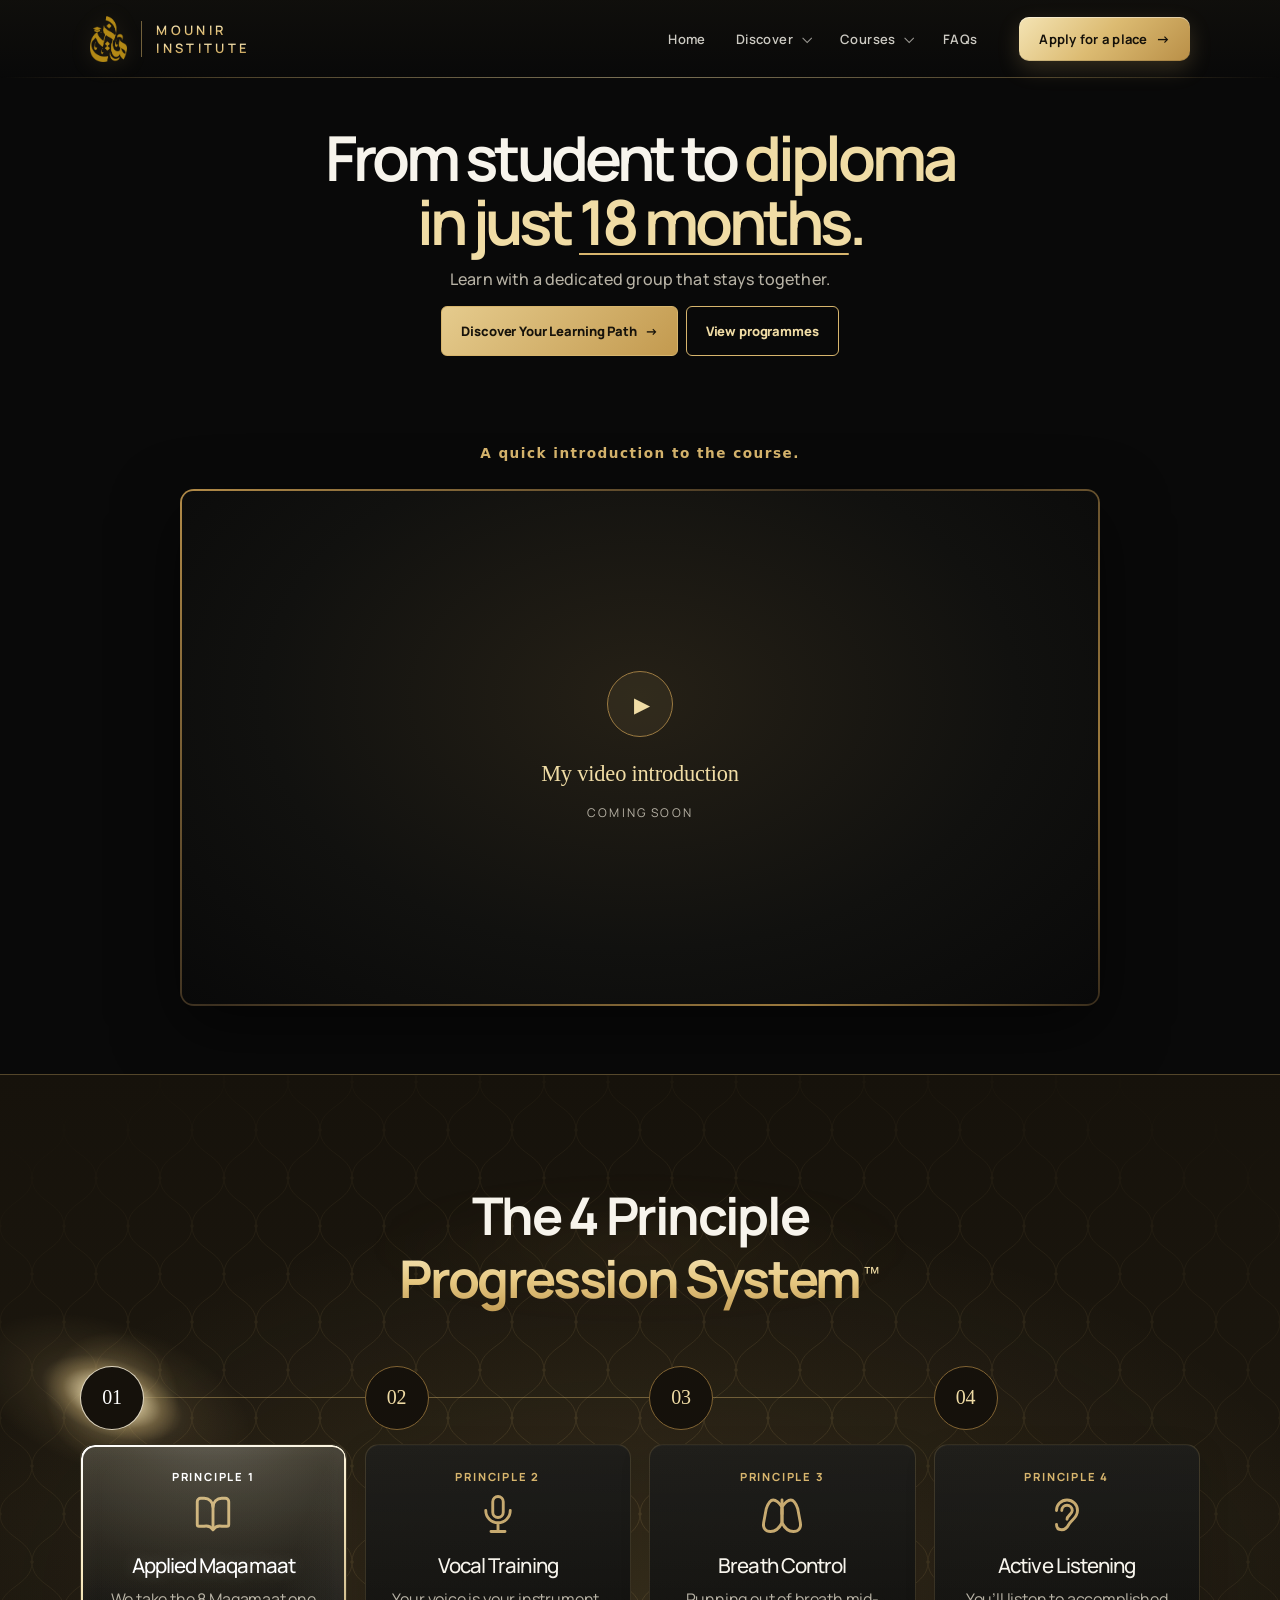
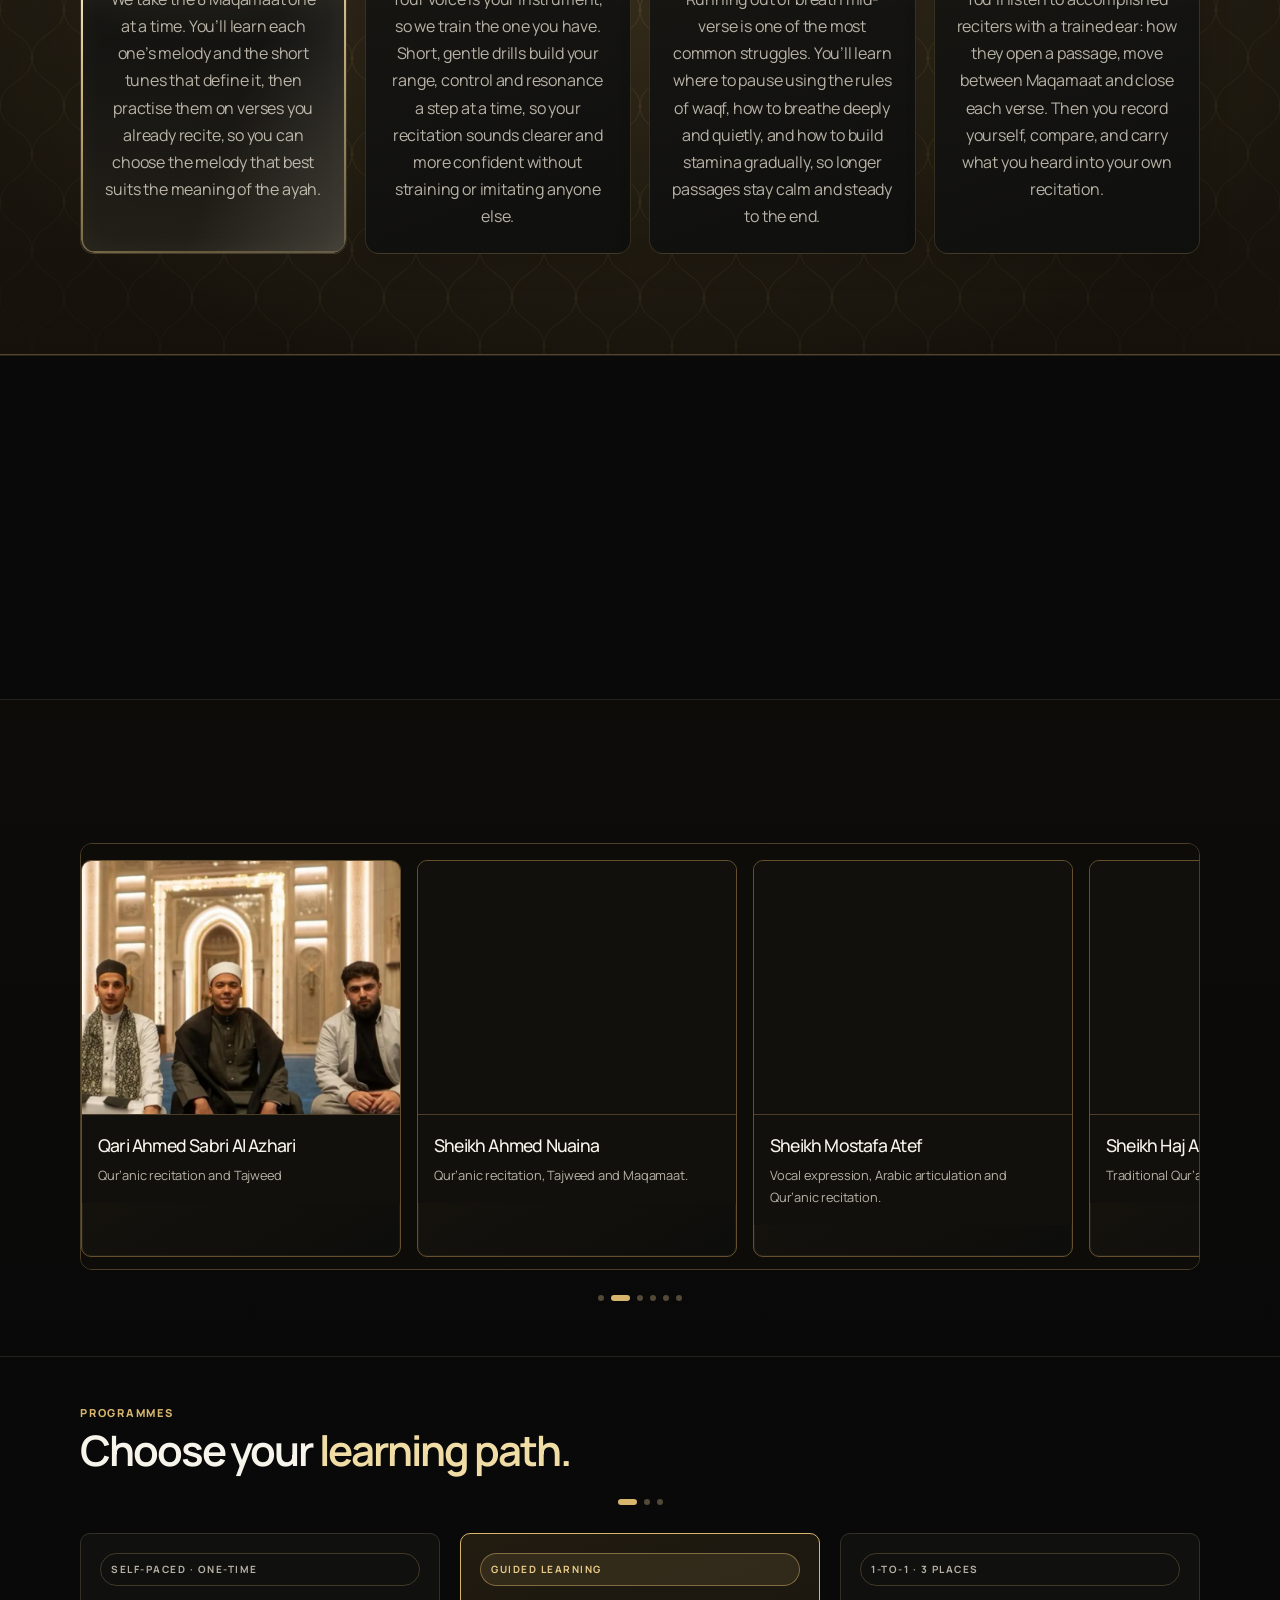
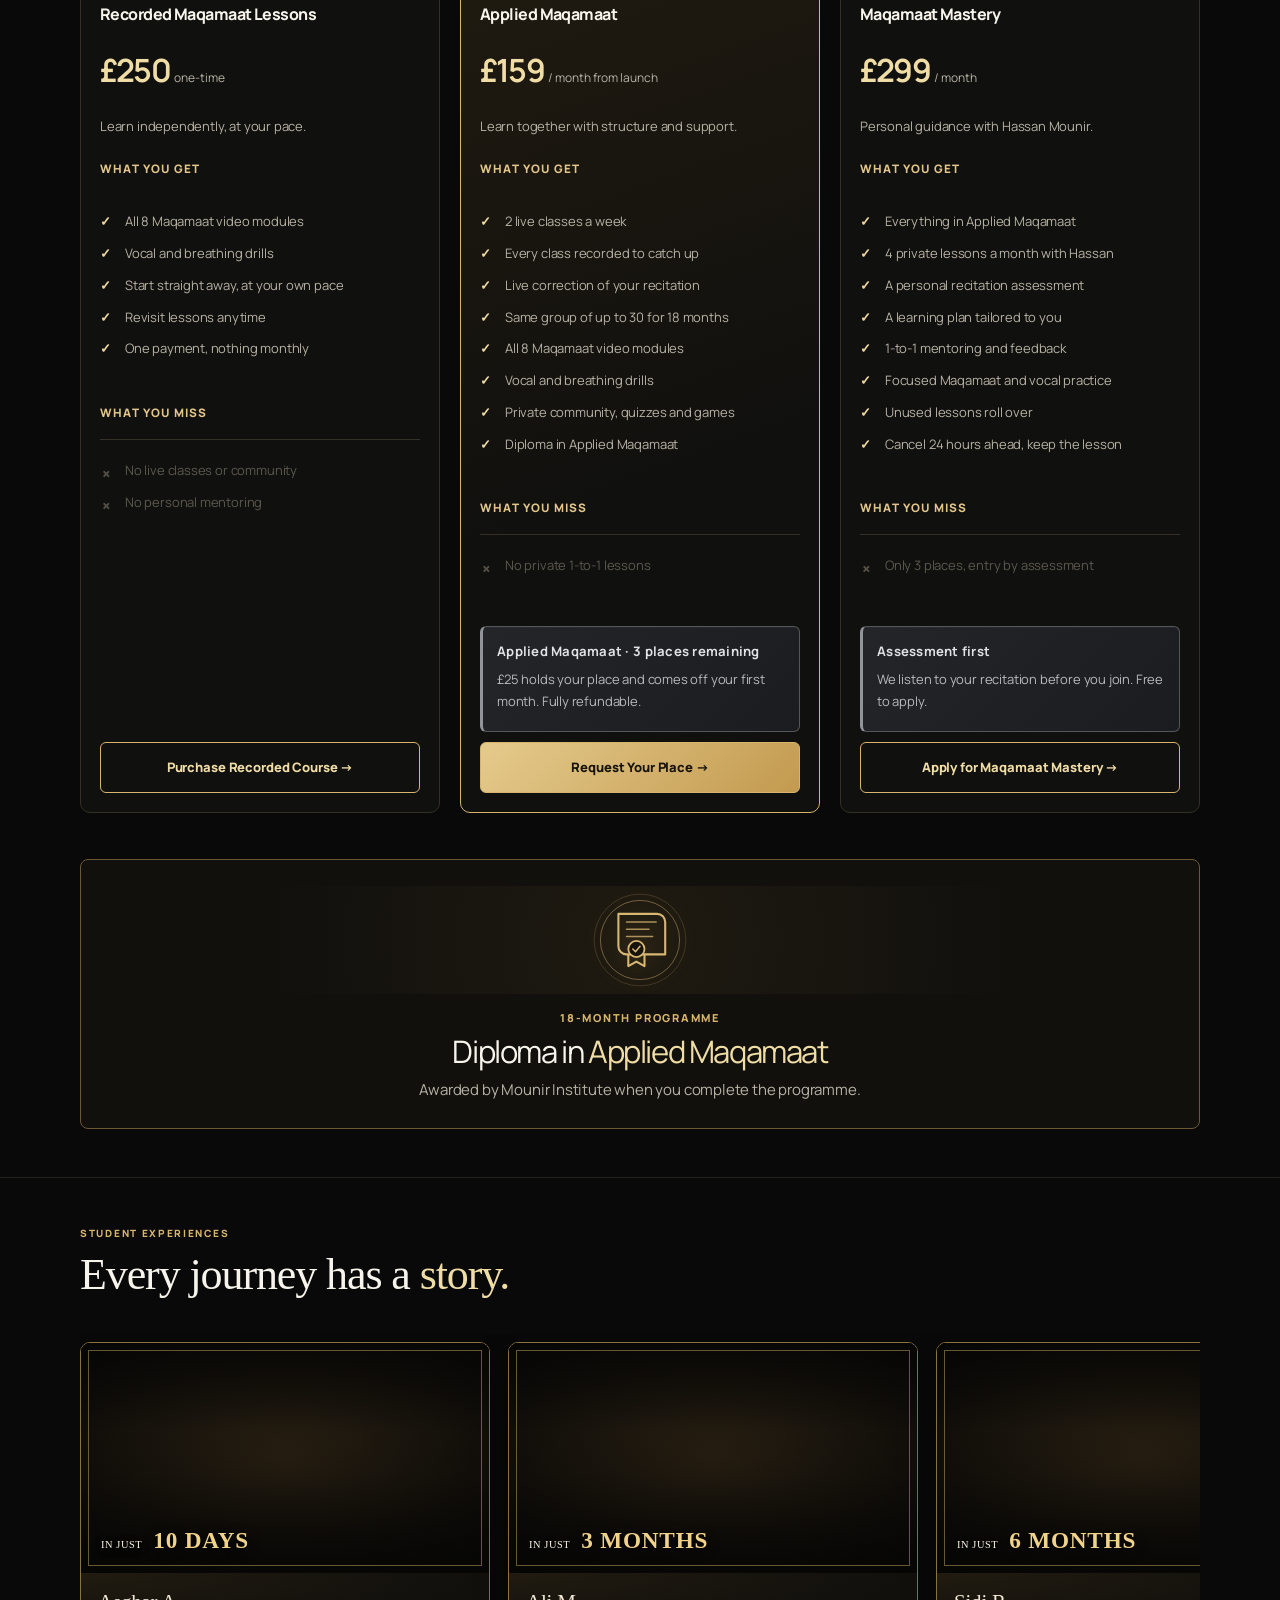
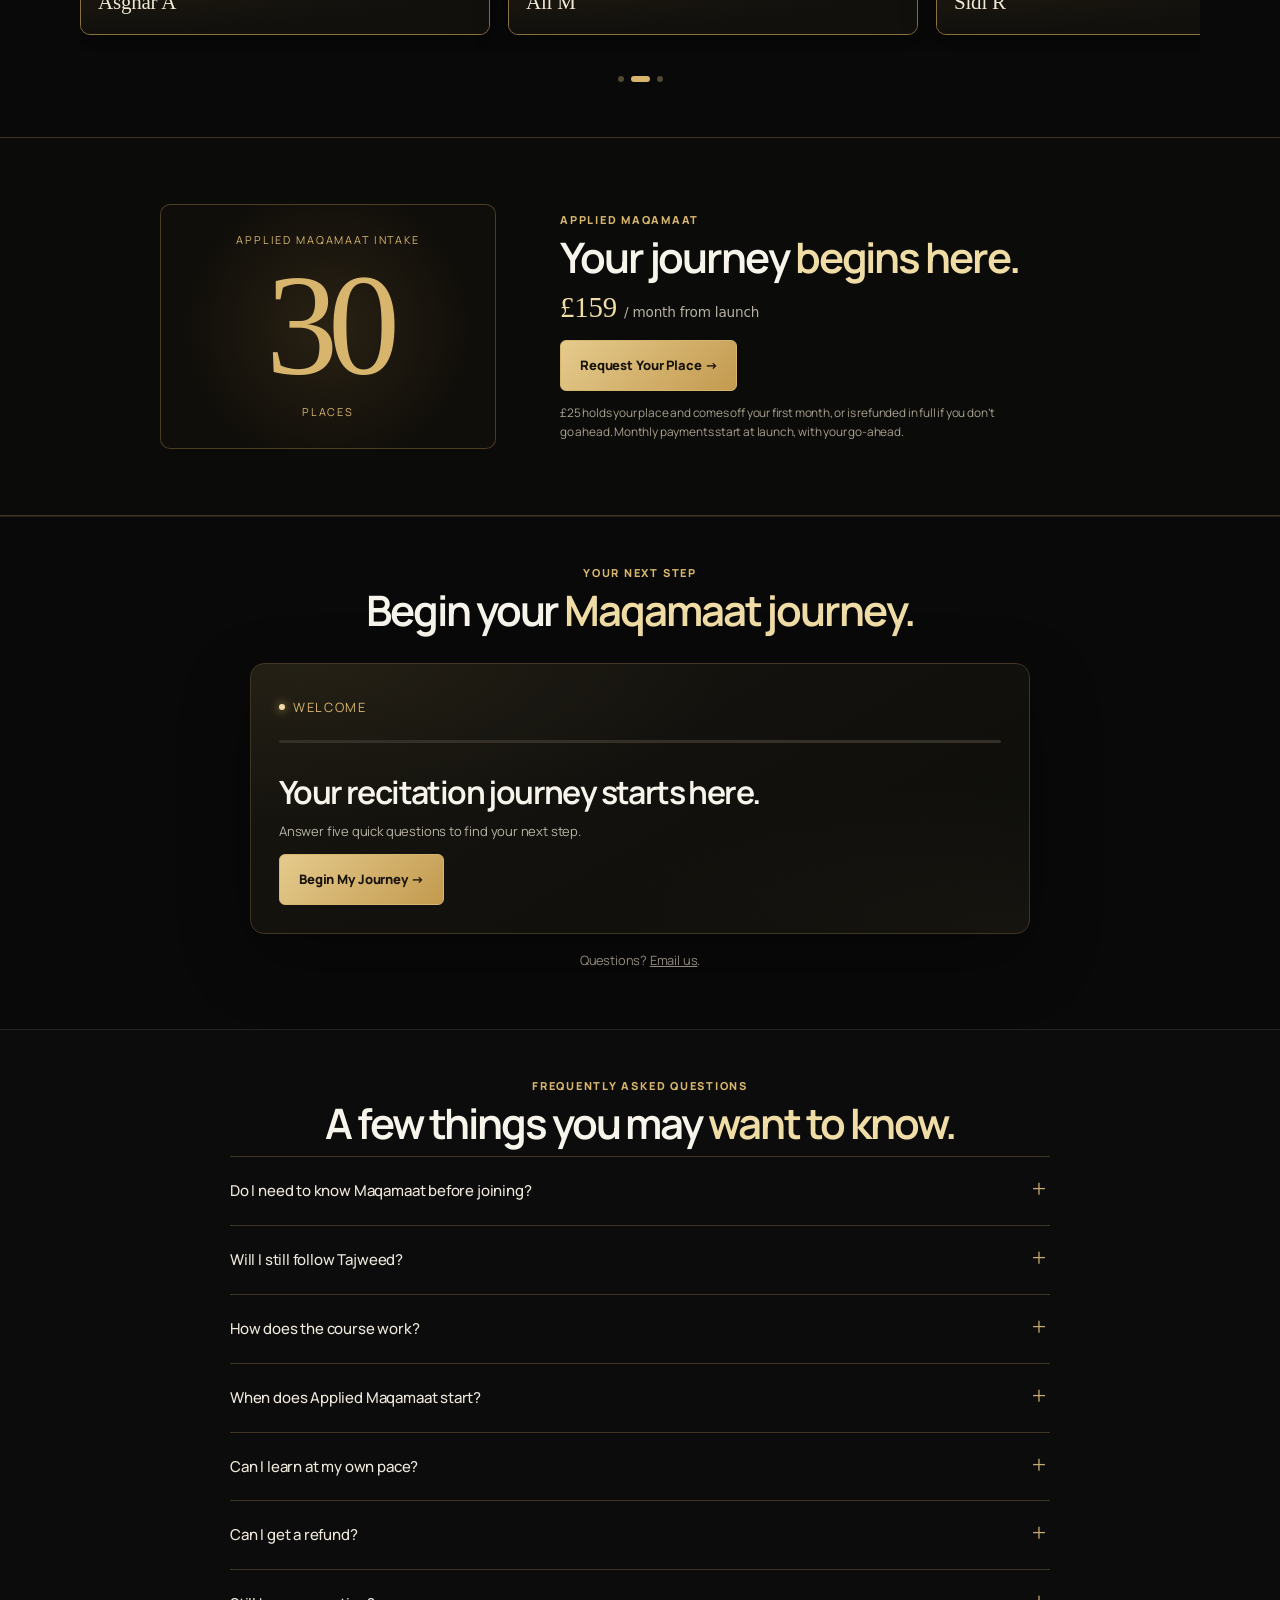
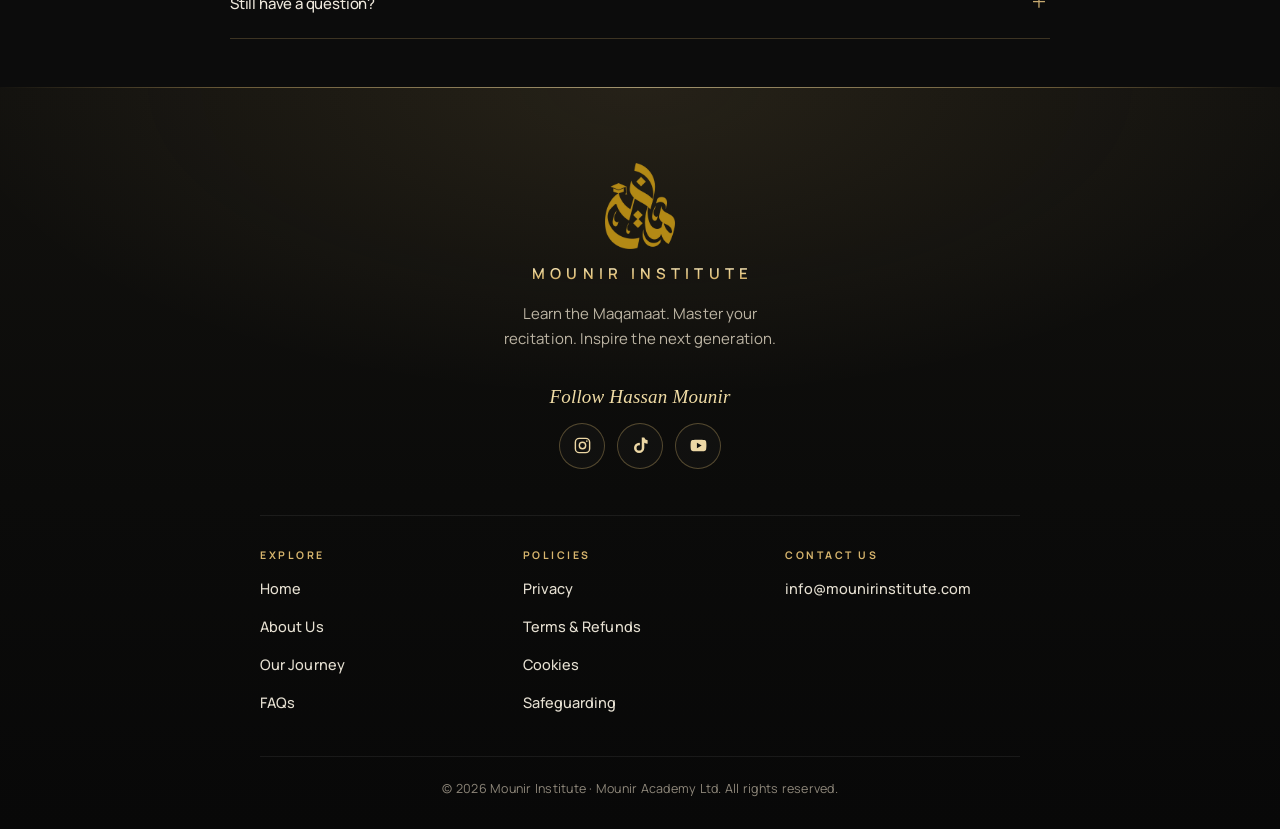
==== index.html @ faf94d74 "Call the £159 plan Applied Maqamaat, not the Maqamaat Intensive" ====
<!doctype html>
<html lang="en">
<head>
<meta charset="utf-8">
<meta name="viewport" content="width=device-width, initial-scale=1">
<link rel="preconnect" href="https://fonts.googleapis.com">
<link rel="preconnect" href="https://fonts.gstatic.com" crossorigin>
<link rel="stylesheet" href="https://fonts.googleapis.com/css2?family=Manrope:wght@400;500;600;700;800&display=swap">
<link rel="stylesheet" href="/assets/site.css?v=20261031e">
<script src="/assets/site.js?v=20261031" defer></script>
<meta name="theme-color" content="#090909">
<meta name="description" content="Learn Qur’an recitation with the Maqamaat: live online classes, vocal and breath training, a Diploma in Applied Maqamaat and 1-to-1 lessons with Hassan Mounir.">
<title>Learn Qur’an Recitation with the Maqamaat | Mounir Institute</title>



<style>
:root{--bg:#090909;--panel:#121210;--panel2:#191814;--gold:#d7b56d;--gold2:#f0dca5;--ink:#f7f4ec;--muted:#b7b2a5;--line:#343027;--max:1120px}
*{box-sizing:border-box}html{scroll-behavior:smooth}body{margin:0;background:var(--bg);color:var(--ink);font-family:Inter,ui-sans-serif,system-ui,-apple-system,BlinkMacSystemFont,"Segoe UI",sans-serif;line-height:1.6}a{color:inherit}button,input{font:inherit}.wrap{width:min(var(--max),calc(100% - 40px));margin:auto}.gold{color:var(--gold2)}.eyebrow{text-transform:uppercase;letter-spacing:.19em;color:var(--gold);font-size:.75rem;font-weight:700}.nav{display:flex;align-items:center;justify-content:space-between;padding:22px 0;border-bottom:1px solid #29261f}.brand{display:flex;align-items:center;gap:12px;text-decoration:none;font-weight:750;letter-spacing:.06em}.brand-logo{height:96px;width:auto;max-width:180px;object-fit:contain;display:block;flex-shrink:0;filter:drop-shadow(0 0 12px #d7b56d22)}.hero-logo{width:min(82%,320px);height:auto;position:relative;z-index:1;animation:logo-float 6s ease-in-out infinite;filter:drop-shadow(0 8px 22px #d7b56d18)}.monogram .full-logo{width:min(80%,300px);height:auto;position:relative;z-index:1;filter:drop-shadow(0 8px 22px #d7b56d18)}.seal{height:42px;width:42px;border:1px solid var(--gold);border-radius:50%;display:grid;place-items:center;color:var(--gold);font-family:Georgia,serif;font-size:1.2rem;box-shadow:inset 0 0 0 3px #090909,inset 0 0 0 4px #65512e}.nav a.cta{font-size:.88rem;padding:10px 16px}.cta{display:inline-flex;align-items:center;justify-content:center;gap:8px;border:1px solid var(--gold);border-radius:5px;padding:14px 22px;background:linear-gradient(135deg,#e5cb8d,#c39a4f);color:#17130b;font-weight:800;text-decoration:none;cursor:pointer;transition:transform .2s,filter .2s}.cta:hover{transform:translateY(-2px);filter:brightness(1.08)}.cta.secondary{background:transparent;color:var(--gold2)}.hero{display:grid;grid-template-columns:1.12fr .88fr;gap:42px;align-items:center;padding:52px 0 48px;min-height:0}.hero h1{font-family:Georgia,"Times New Roman",serif;font-weight:500;letter-spacing:-.035em;font-size:clamp(2.7rem,5vw,4.9rem);line-height:1.06;margin:17px 0 22px}.hero p{color:var(--muted);font-size:1.08rem;max-width:590px}.hero .hero-promise{margin-top:-8px;font-size:1rem;font-weight:650;letter-spacing:.01em}.hero-promise .gold{display:inline-block}.hero-actions{display:flex;flex-wrap:wrap;gap:12px;margin:28px 0}.proof{display:flex;gap:18px;flex-wrap:wrap;color:#d8d0bd;font-size:.84rem;margin-top:28px}.proof span:before{content:"✦";color:var(--gold);margin-right:7px}.hero-art{position:relative;min-height:330px;display:grid;place-items:center;overflow:hidden;border:1px solid #3b3323;border-radius:48% 48% 8px 8px;background:radial-gradient(ellipse at 50% 36%,#38301e 0%,#17150f 40%,#0b0b09 74%)}.hero-art:before,.hero-art:after{content:"";position:absolute;border:1px solid #78613a;border-radius:50%;width:76%;aspect-ratio:1;opacity:.45}.hero-art:after{width:59%;opacity:.32}.ornament{position:relative;z-index:1;text-align:center;padding:30px}.ornament .big{font-family:Georgia,serif;color:var(--gold2);font-size:clamp(4rem,9vw,7rem);line-height:1}.ornament .small{font-size:.74rem;letter-spacing:.24em;text-transform:uppercase;color:var(--gold);margin-top:18px}.section{padding:48px 0;border-top:1px solid #24221d}.section h2{font-family:Georgia,serif;font-size:clamp(2rem,3.5vw,3.2rem);line-height:1.14;font-weight:500;letter-spacing:-.02em;margin:12px 0 16px}.intro{max-width:650px;color:var(--muted)}.features{display:grid;grid-template-columns:repeat(3,1fr);gap:12px;margin-top:22px}.feature{border:1px solid var(--line);background:linear-gradient(145deg,#15140f,#0e0e0c);padding:18px;border-radius:8px}.feature .num{color:var(--gold);font-family:Georgia,serif;font-size:1.8rem}.feature h3{margin:12px 0 7px;font-size:1.06rem}.feature p{color:var(--muted);font-size:.93rem;margin:0}.instructor{display:grid;grid-template-columns:.72fr 1.28fr;gap:30px;align-items:center}.monogram{min-height:250px;border:1px solid #4d4028;border-radius:8px;background:radial-gradient(circle at 50% 30%,#3a2f1c,#14120e 68%);display:grid;place-items:center;text-align:center}.monogram .seal{height:104px;width:104px;font-size:2.4rem}.instructor ul{padding-left:18px;color:var(--muted)}.instructor li{margin:10px 0}.pricing{display:grid;grid-template-columns:repeat(3,1fr);gap:12px;margin-top:22px}.price-card{border:1px solid var(--line);border-radius:8px;padding:20px;background:#10100e;display:flex;flex-direction:column}.price-card.featured{border-color:var(--gold);background:linear-gradient(160deg,#211b10,#10100e 62%)}.price-card h3{font-size:1.08rem;margin:0}.price{font-size:2.3rem;font-family:Georgia,serif;color:var(--gold2);margin:12px 0}.price small{font:400 .85rem system-ui;color:var(--muted)}.price-card p,.price-card li{color:var(--muted);font-size:.92rem}.price-card ul{padding-left:18px;margin-bottom:24px}.price-card .cta{margin-top:auto}.journey{max-width:780px;margin:0 auto;border:1px solid #403522;border-radius:12px;padding:clamp(22px,5vw,48px);background:linear-gradient(150deg,#17150f,#0d0d0b);box-shadow:0 20px 80px #0008}.progress{height:3px;background:#343027;margin:22px 0 30px;border-radius:5px;overflow:hidden}.progress span{display:block;height:100%;background:var(--gold);width:0;transition:width .25s}.step-count{color:var(--gold);font-size:.8rem;letter-spacing:.13em;text-transform:uppercase}.question{font-family:Georgia,serif;font-size:clamp(1.65rem,4vw,2.35rem);line-height:1.2;margin:10px 0 9px}.hint{color:var(--muted);font-size:.93rem;margin-bottom:24px}.options{display:grid;grid-template-columns:repeat(2,minmax(0,1fr));gap:12px}.option{display:flex;align-items:center;gap:12px;text-align:left;min-height:72px;padding:15px;border:1px solid #38342a;background:#11110f;color:var(--ink);border-radius:7px;cursor:pointer;transition:border-color .25s,background .25s,transform .25s,box-shadow .25s}@media(hover:hover) and (pointer:fine){.option:hover{border-color:var(--gold);background:#262014;transform:translateY(-2px);box-shadow:0 7px 20px #0003}}.option[aria-pressed="true"]{border-color:var(--gold);background:#262014;transform:translateY(-2px);box-shadow:0 7px 20px #0003}.option .symbol{height:35px;min-width:35px;border-radius:50%;display:grid;place-items:center;background:#2a2418;color:var(--gold2);font-size:.82rem}.option .label{font-size:.93rem;line-height:1.35}.option[aria-pressed="true"] .label{color:var(--gold2)}.field{display:grid;gap:7px;margin:16px 0}.field label{font-size:.9rem;color:#e6dece}.field input{width:100%;background:#0b0b09;border:1px solid #494131;border-radius:5px;padding:13px 14px;color:white}.field input:focus{outline:2px solid #b99a5a;outline-offset:1px}.form-actions{display:flex;justify-content:space-between;gap:12px;margin-top:26px}.form-actions button:disabled{opacity:.35;cursor:not-allowed}.fineprint{color:#918a7c;font-size:.8rem;margin-top:16px}.success{padding:24px 0}.success h3{font-family:Georgia,serif;font-size:2rem;font-weight:500}.footer{padding:30px 0;color:#8f897c;font-size:.82rem;border-top:1px solid #24221d}.footer-inner{display:flex;justify-content:space-between;gap:20px;flex-wrap:wrap}.footer a{color:var(--gold2)}.mobile-only{display:none}.social-links{display:flex;flex-wrap:wrap;gap:10px;margin-top:22px}.social-links a{display:inline-flex;align-items:center;gap:8px;padding:9px 13px;border:1px solid #4a402d;border-radius:4px;color:var(--gold2);font-size:.84rem;text-decoration:none;transition:background .2s,border-color .2s}.social-links a:hover{background:#211b10;border-color:var(--gold)}.social-links a span{font-weight:800}.social-note{color:#918a7c;font-size:.78rem;margin-top:10px}
.reveal{opacity:0;transform:translateY(28px) scale(.99);transition:opacity .75s ease,transform .75s cubic-bezier(.2,.7,.2,1)}.reveal.is-visible{opacity:1;transform:translateY(0) scale(1)}.reveal-delay-1{transition-delay:.1s}.reveal-delay-2{transition-delay:.2s}.hero-art{animation:gold-breathe 7s ease-in-out infinite;border-radius:48% 48% 12px 12px;isolation:isolate}.hero-art:before{animation:orbit 28s linear infinite}.hero-art:after{animation:orbit 20s linear infinite reverse}.brand-logo{transition:filter .35s,transform .35s}.brand:hover .brand-logo{filter:drop-shadow(0 0 16px #d7b56d66);transform:scale(1.035)}.cta{box-shadow:0 0 0 rgba(215,181,109,0);transition:transform .2s,filter .2s,box-shadow .25s}.cta:hover{box-shadow:0 8px 28px #d7b56d20}
@keyframes gold-breathe{0%,100%{box-shadow:0 0 0 #d7b56d00}50%{box-shadow:0 0 48px #d7b56d14}}@keyframes orbit{from{transform:rotate(0)}to{transform:rotate(360deg)}}@keyframes logo-float{0%,100%{transform:translateY(0)}50%{transform:translateY(-7px)}}
@media(prefers-reduced-motion:reduce){html{scroll-behavior:auto}*,*::before,*::after{animation-duration:.01ms!important;animation-iteration-count:1!important;transition-duration:.01ms!important}.reveal{opacity:1;transform:none}}
@media(prefers-reduced-motion:reduce){.review-track{animation:none;transform:none;flex-wrap:wrap;width:100%;justify-content:center}.review-carousel{mask-image:none}.review-carousel .review-card{width:min(100%,390px)}}
@media(max-width:760px){.review-track{gap:12px;animation-duration:36s}.review-carousel .review-card{width:min(82vw,340px)}.wrap{width:min(100% - 32px,var(--max))}.nav{padding:8px 0;min-height:72px;gap:10px}.brand-logo{height:62px;max-width:120px}.nav a.cta{padding:10px 12px;font-size:.78rem;white-space:nowrap}.brand{font-size:.85rem}.seal{height:36px;width:36px}.hero{grid-template-columns:1fr;gap:24px;padding:34px 0 38px;min-height:0}.hero h1{font-size:clamp(2.55rem,12vw,4rem)}.hero-art{min-height:205px;max-height:230px;width:100%;max-width:440px;margin:0 auto}.features,.pricing,.review-grid,.video-grid{grid-template-columns:1fr}.feature{padding:22px 20px}.features{gap:14px}.section{padding:46px 0}.section h2{margin:12px 0 18px}.intro{line-height:1.75}.instructor{grid-template-columns:1fr;gap:25px}.monogram{min-height:180px}.pricing{gap:16px}.review-grid{gap:12px}.review-card{min-height:180px;padding:21px}.video-grid{gap:12px}.video-slot{min-height:190px}.testimonials-head{display:block}.pricing .price-card{padding:22px 20px;gap:2px}.price-card p{line-height:1.7}.price-card .cta{margin-top:18px}.options{gap:10px}.option{padding:13px 11px;gap:9px;min-height:82px}.option .symbol{min-width:30px;height:30px}.option .label{font-size:.86rem}.journey{padding:25px 17px;border-radius:10px}.question{line-height:1.25}.hint{line-height:1.65}.progress{margin:19px 0 27px}.form-actions{margin-top:28px}.form-actions .cta{padding:12px 15px;min-height:46px}.proof{gap:10px}.proof span{font-size:.78rem}}
@media(max-width:390px){.brand-logo{height:56px;max-width:104px}.nav a.cta{padding:9px 10px;font-size:.74rem}.hero h1{font-size:clamp(2.35rem,11.5vw,3.1rem)}.options{grid-template-columns:1fr}.option{min-height:62px;padding:12px}.hero-actions{gap:10px}.hero-actions .cta{width:100%}.proof{display:grid;grid-template-columns:1fr;gap:7px}.journey{padding:22px 14px}}

.testimonials-head{display:flex;align-items:end;justify-content:space-between;gap:24px;margin-bottom:24px}.stars{color:var(--gold2);letter-spacing:.16em;font-size:1.05rem;line-height:1}.review-grid{display:grid;grid-template-columns:repeat(3,minmax(0,1fr));gap:14px}.review-carousel{overflow:hidden;position:relative;margin-top:20px;padding:5px 0 14px;mask-image:linear-gradient(90deg,transparent,#000 3%,#000 97%,transparent)}.review-track{display:flex;gap:16px;width:max-content;animation:review-slide 44s linear infinite}.review-carousel:hover .review-track{animation-play-state:paused}.review-carousel .review-card{width:clamp(280px,36vw,390px);flex:0 0 auto}.review-carousel .review-card:hover{transform:translateY(-3px)}@keyframes review-slide{from{transform:translateX(0)}to{transform:translateX(-50%)}}.review-card{padding:23px;border:1px solid var(--line);border-radius:9px;background:linear-gradient(145deg,#17150f,#0e0e0c);min-height:205px;display:flex;flex-direction:column;gap:15px;transition:transform .3s,border-color .3s,box-shadow .3s}.review-card:hover{transform:translateY(-5px);border-color:#8b713d;box-shadow:0 16px 34px #0004}.review-label{font-size:.72rem;letter-spacing:.14em;text-transform:uppercase;color:var(--gold)}.review-placeholder{font-family:Georgia,serif;font-size:1.28rem;line-height:1.4;color:#e9e0ce}.review-note{color:var(--muted);font-size:.83rem;margin-top:auto}.video-heading{margin-top:42px!important}.video-grid{display:grid;grid-template-columns:repeat(2,minmax(0,1fr));gap:16px;margin-top:20px}.video-slot{position:relative;display:flex;flex-direction:column;justify-content:space-between;min-height:220px;padding:20px;border:1px solid #51432b;border-radius:9px;overflow:hidden;background:radial-gradient(ellipse at 50% 30%,#302719 0%,#17140e 48%,#0d0d0b 100%);text-decoration:none;transition:transform .3s,border-color .3s}.video-slot:before,.video-slot:after{content:"";position:absolute;pointer-events:none;border:1px solid #8e713e44;border-radius:50%;width:240px;aspect-ratio:1;right:-80px;top:-95px;transition:transform .8s}.video-slot:after{width:175px;right:-47px;top:-60px}.video-slot:hover{transform:translateY(-4px);border-color:var(--gold)}.video-slot:hover:before{transform:rotate(30deg) scale(1.08)}.play-mark{position:relative;z-index:1;width:48px;height:48px;border-radius:50%;display:grid;place-items:center;border:1px solid var(--gold);color:var(--gold2);background:#09090999;font-size:1.05rem}.video-slot strong,.video-slot small{position:relative;z-index:1}.video-slot strong{font-family:Georgia,serif;font-size:1.35rem;font-weight:500}.video-slot small{display:block;color:var(--muted);font-size:.84rem;margin-top:5px}.review-disclaimer{font-size:.78rem;color:#938a78;margin-top:16px;line-height:1.6}

/* Teacher & mentor photo carousel */
.teacher-gallery{overflow:hidden;position:relative;margin-top:25px;padding:5px 0 16px;mask-image:linear-gradient(90deg,transparent,#000 5%,#000 95%,transparent)}
.teacher-track{display:flex;gap:16px;width:max-content;animation:teacher-slide 34s linear infinite}
.teacher-gallery:hover .teacher-track{animation-play-state:paused}
.teacher-card{width:clamp(210px,25vw,285px);flex:0 0 auto;border:1px solid #4a3c25;border-radius:9px;overflow:hidden;background:linear-gradient(150deg,#201a10,#0d0d0b);transition:border-color .25s,transform .25s}
.teacher-card:hover{border-color:var(--gold);transform:translateY(-4px)}
.teacher-photo{height:clamp(230px,28vw,310px);display:grid;place-items:center;text-align:center;padding:18px;position:relative;overflow:hidden;background:radial-gradient(ellipse at 50% 35%,#3c301c,#14120d 70%)}
.teacher-photo:before,.teacher-photo:after{content:"";position:absolute;width:190px;aspect-ratio:1;border:1px solid #d7b56d55;border-radius:50%}
.teacher-photo:after{width:140px;border-color:#d7b56d33}
.photo-placeholder{position:relative;z-index:1;color:var(--gold2);font-family:Georgia,serif;font-size:1.2rem;line-height:1.4}
.photo-placeholder small{display:block;margin-top:8px;font: .76rem/1.5 system-ui,sans-serif;color:var(--muted)}
.teacher-caption{padding:15px 16px 17px}
.teacher-caption strong{font-family:Georgia,serif;font-size:1.1rem;font-weight:500}
.teacher-caption small{display:block;color:var(--muted);font-size:.8rem;margin-top:4px}
.gallery-note{font-size:.8rem;color:#938a78;margin-top:10px;line-height:1.6}
@keyframes teacher-slide{from{transform:translateX(0)}to{transform:translateX(-50%)}}
@media(prefers-reduced-motion:reduce){.teacher-track{animation:none;transform:none;flex-wrap:wrap;width:100%;justify-content:center}.teacher-gallery{mask-image:none}.teacher-card{width:min(100%,280px)}}
@media(max-width:760px){.teacher-track{gap:12px;animation-duration:28s}.teacher-card{width:220px}.teacher-photo{height:240px}}
\n
/* Make the teacher photo spaces unmistakable and easy to find */
.teacher-nav{color:var(--gold2);text-decoration:none;font-size:.88rem;border-bottom:1px solid #7b6338;padding:8px 0;white-space:nowrap}
.teacher-nav:hover{color:#fff;border-color:var(--gold)}
#teachers{scroll-margin-top:18px;background:linear-gradient(180deg,#0d0c09 0%,#090909 100%)}
#teachers .teacher-gallery{border:1px solid #4b3d26;border-radius:12px;padding:16px 0 12px;background:#0d0c09;mask-image:linear-gradient(90deg,transparent,#000 3%,#000 97%,transparent)}
#teachers .teacher-card{border:1px solid #65502e;box-shadow:inset 0 0 0 1px #d7b56d10}
#teachers .teacher-photo{border-bottom:1px solid #4b3d26;background:linear-gradient(135deg,#1d1a12,#0d0d0b);min-height:250px}
#teachers .photo-placeholder{display:flex;flex-direction:column;align-items:center;justify-content:center;width:100%;height:100%;min-height:205px;border:1px dashed #9c7e45;border-radius:7px;padding:14px;color:var(--gold2);font-family:system-ui,sans-serif;font-size:.94rem;font-weight:650;letter-spacing:.01em}
#teachers .photo-placeholder:before{content:"＋";display:grid;place-items:center;width:48px;height:48px;margin-bottom:14px;border:1px solid var(--gold);border-radius:50%;font-size:1.7rem;font-weight:300;color:var(--gold2);background:#d7b56d12}
#teachers .photo-placeholder small{font-weight:400;text-align:center;max-width:170px;line-height:1.5}
#teachers .teacher-caption{background:#11100d}
@media(max-width:760px){.teacher-nav{font-size:.76rem}.nav{gap:8px}.brand-logo{max-width:100px}}
@media(max-width:390px){.teacher-nav{display:none}}


/* Branded, continuously rotating student testimonial carousel */
.testimonial-carousel{position:relative;overflow:hidden;margin-top:24px;padding:8px 0 16px;mask-image:linear-gradient(90deg,transparent,#000 4%,#000 96%,transparent)}
.testimonial-track{display:flex;align-items:stretch;gap:18px;width:max-content;animation:testimonial-marquee 42s linear infinite}
.testimonial-carousel:hover .testimonial-track{animation-play-state:paused}
.video-testimonial-card{width:clamp(280px,38vw,410px);flex:0 0 auto;border:1px solid #8b713d!important;border-radius:12px!important;overflow:hidden;background:linear-gradient(145deg,#19160f,#0b0b09)!important;box-shadow:inset 0 0 0 1px #d7b56d15,0 12px 34px #0005;transition:transform .3s,border-color .3s,box-shadow .3s}
.video-testimonial-card:hover{transform:translateY(-4px);border-color:#f0dca5!important;box-shadow:0 18px 40px #0007,0 0 22px #d7b56d12}
.video-testimonial-card iframe{display:block}
.testimonial-brandbar{display:flex;align-items:center;gap:9px;padding:13px 16px 10px;border-bottom:1px solid #4b3d26;background:linear-gradient(90deg,#211b10,#11100d)}
.testimonial-brandmark{display:grid;place-items:center;width:27px;height:27px;border:1px solid #d7b56d;border-radius:50%;color:#f0dca5;font-family:Georgia,serif;font-size:.72rem;flex-shrink:0}
.testimonial-brandname{font-size:.66rem;letter-spacing:.17em;font-weight:800;color:#f0dca5;white-space:nowrap}
.testimonial-brandline{height:1px;flex:1;background:linear-gradient(90deg,#8b713d,transparent)}
.testimonial-card-caption{padding:13px 16px 17px;background:radial-gradient(ellipse at 0 0,#211b10,#11100d 70%)}
.testimonial-card-caption .eyebrow{font-size:.65rem;letter-spacing:.16em}
.testimonial-card-caption h3{color:#f7f0df}
.testimonial-loop-copy{display:flex;gap:18px}
@keyframes testimonial-marquee{from{transform:translateX(0)}to{transform:translateX(-50%)}}
@media(max-width:760px){.testimonial-track,.testimonial-loop-copy{gap:12px}.testimonial-track{animation-duration:36s}.video-testimonial-card{width:min(80vw,340px)}}
@media(prefers-reduced-motion:reduce){.testimonial-track{animation:none;transform:none;flex-wrap:wrap;width:100%;justify-content:center}.testimonial-loop-copy{display:none}.testimonial-carousel{mask-image:none}.video-testimonial-card{width:min(100%,410px)}}

/* Four-item continuously sliding student video showcase */
.video-carousel{overflow:hidden;position:relative;margin-top:20px;padding:5px 0 14px;mask-image:linear-gradient(90deg,transparent,#000 3%,#000 97%,transparent)}
.video-track{display:flex;gap:16px;width:max-content;animation:video-slide 38s linear infinite}
.video-carousel:hover .video-track{animation-play-state:paused}
.video-carousel .video-slot{width:clamp(260px,42vw,440px);min-height:245px;flex:0 0 auto;cursor:default}
.video-carousel .video-slot:hover{transform:translateY(-3px)}
@keyframes video-slide{from{transform:translateX(0)}to{transform:translateX(-50%)}}
@media(max-width:760px){.video-track{gap:12px;animation-duration:32s}.video-carousel .video-slot{width:min(78vw,340px);min-height:205px}}
@media(prefers-reduced-motion:reduce){.video-track{animation:none;transform:none;flex-wrap:wrap;width:100%;justify-content:center}.video-carousel{mask-image:none}.video-carousel .video-slot{width:min(100%,440px)}}
\n
/* Header cleanup and larger logo; blend dark logo canvas into the page */
.brand-logo{height:112px;max-width:220px;background:transparent;object-fit:contain;filter:drop-shadow(0 0 14px #d7b56d30)}
.hero-logo{width:min(92%,400px);background:transparent;object-fit:contain}
@media(max-width:760px){.brand-logo{height:82px;max-width:155px}.hero-logo{width:min(94%,360px)}}
@media(max-width:390px){.brand-logo{height:72px;max-width:138px}.hero-logo{width:min(96%,330px)}}

.instructor-portrait{position:relative;min-height:470px;align-self:stretch;overflow:hidden;background:#090909 url("/assets/images/hassan-mounir-stage.webp") center 35%/cover no-repeat;-webkit-mask-image:radial-gradient(ellipse 73% 72% at 51% 43%,#000 42%,rgba(0,0,0,.9) 60%,transparent 100%);mask-image:radial-gradient(ellipse 73% 72% at 51% 43%,#000 42%,rgba(0,0,0,.9) 60%,transparent 100%)}.instructor-portrait:after{content:"";position:absolute;inset:0;background:linear-gradient(0deg,#090909 0%,transparent 32%),linear-gradient(90deg,#090909 0%,transparent 20%,transparent 82%,#090909 100%);pointer-events:none}@media(max-width:760px){.instructor-portrait{min-height:360px;background-position:center 32%;-webkit-mask-image:linear-gradient(to bottom,transparent 0%,#000 13%,#000 70%,transparent 100%);mask-image:linear-gradient(to bottom,transparent 0%,#000 13%,#000 70%,transparent 100%)}}
.review-student-name{font-size:1rem;font-weight:750;letter-spacing:.015em;text-transform:none;color:var(--gold2);margin-bottom:14px}.instructor-portrait{background-image:url("/assets/images/hassan-mounir-stage.webp")!important;min-height:500px;isolation:isolate}.instructor-portrait:after{background:linear-gradient(0deg,#090909 0%,transparent 34%),linear-gradient(90deg,#090909 0%,transparent 15%,transparent 88%,#090909 100%)}

/* Portrait: pull back framing and feather all four edges into midnight black. */
.instructor-portrait{background-size:contain!important;background-position:center center!important;background-color:#090909!important;background-repeat:no-repeat!important;-webkit-mask-image:linear-gradient(to bottom,transparent 0%,#000 18%,#000 78%,transparent 100%)!important;mask-image:linear-gradient(to bottom,transparent 0%,#000 18%,#000 78%,transparent 100%)!important}
.instructor-portrait:after{background:linear-gradient(to bottom,#090909 0%,transparent 23%,transparent 72%,#090909 100%),linear-gradient(to right,#090909 0%,transparent 19%,transparent 81%,#090909 100%)!important}
@media(max-width:760px){.instructor-portrait{min-height:400px;background-size:contain!important;background-position:center center!important}}

.review-card .testimonial-student{display:flex!important;order:-10!important;align-items:center;width:100%;padding:0 0 13px;border-bottom:1px solid rgba(215,181,109,.28);margin:0 0 2px}.testimonial-student-name{display:block;font-size:1.05rem;font-weight:750;color:var(--gold2);letter-spacing:.01em;line-height:1.35}.review-card .review-placeholder{order:1;margin:0}

.instructor-media{min-width:0;display:flex;flex-direction:column;align-items:center}.instructor-media .instructor-portrait{width:100%;align-self:auto}.portrait-social{text-align:center;margin-top:-12px;position:relative;z-index:2}.connect-title{font-size:.73rem;font-weight:700;letter-spacing:.2em;text-transform:uppercase;color:var(--gold);margin-bottom:13px}.social-icons{display:flex;justify-content:center;align-items:center;gap:13px}.social-icons a{width:43px;height:43px;border:1px solid #67512e;border-radius:50%;display:inline-flex;align-items:center;justify-content:center;color:var(--gold2);background:rgba(22,19,13,.65);transition:transform .2s,background .2s,border-color .2s}.social-icons a:hover,.social-icons a:focus-visible{transform:translateY(-3px);background:#2b2315;border-color:var(--gold)}.social-icons svg{display:block;width:20px;height:20px}

.testimonial-stars{color:#e8c477;font-size:1.13rem;letter-spacing:.18em;line-height:1;white-space:nowrap;margin-top:-5px;margin-bottom:2px;text-shadow:0 0 12px rgba(215,181,109,.15)}

/* Larger, editorial instructor portrait with soft integration into the page. */
@media(min-width:761px){.instructor{grid-template-columns:minmax(0,1.04fr) minmax(0,.96fr);gap:38px}.instructor-media .instructor-portrait{min-height:590px!important;background-size:112% auto!important;background-position:center center!important}}
@media(max-width:760px){.instructor-media .instructor-portrait{min-height:460px!important;background-size:110% auto!important;background-position:center center!important}}

/* Larger portrait, with soft top and bottom feathering into the page background. */
@media(min-width:761px){.instructor{grid-template-columns:minmax(0,1.16fr) minmax(0,.84fr);gap:32px}.instructor-media .instructor-portrait{min-height:680px!important;background-size:120% auto!important;background-position:center center!important}}
.instructor-media .instructor-portrait{-webkit-mask-image:linear-gradient(to bottom,transparent 0%,rgba(0,0,0,.22) 7%,rgba(0,0,0,.85) 18%,#000 29%,#000 70%,rgba(0,0,0,.82) 82%,rgba(0,0,0,.2) 93%,transparent 100%)!important;mask-image:linear-gradient(to bottom,transparent 0%,rgba(0,0,0,.22) 7%,rgba(0,0,0,.85) 18%,#000 29%,#000 70%,rgba(0,0,0,.82) 82%,rgba(0,0,0,.2) 93%,transparent 100%)!important}
.instructor-media .instructor-portrait:after{background:linear-gradient(to bottom,#090909 0%,rgba(9,9,9,.52) 9%,transparent 28%,transparent 72%,rgba(9,9,9,.52) 91%,#090909 100%),linear-gradient(to right,#090909 0%,transparent 15%,transparent 85%,#090909 100%)!important}
@media(max-width:760px){.instructor-media .instructor-portrait{min-height:530px!important;background-size:118% auto!important;background-position:center center!important}}

/* Elegant architectural portrait frame; retain the real uploaded Hassan photo. */
.instructor{grid-template-columns:minmax(0,.94fr) minmax(0,1.06fr)!important;gap:clamp(28px,5vw,70px)!important}
.instructor-media{width:100%;max-width:480px;justify-self:center}
.portrait-arch{position:relative;width:100%;height:510px;padding:2px;background:linear-gradient(145deg,#e4bf77 0%,#947039 40%,#c49b56 75%,#6b502a 100%);border-radius:49% 49% 3px 3px / 21% 21% 3px 3px;box-shadow:0 22px 55px #0007,0 0 38px #a17c2610;overflow:hidden}
.instructor-media .portrait-arch .instructor-portrait{width:100%!important;height:100%!important;min-height:0!important;background-image:url("/assets/images/hassan-mounir-stage.webp")!important;background-size:cover!important;background-position:52% 37%!important;background-repeat:no-repeat!important;background-color:#090909!important;border-radius:49% 49% 2px 2px / 21% 21% 2px 2px;-webkit-mask-image:none!important;mask-image:none!important}
.instructor-media .portrait-arch .instructor-portrait:after{background:linear-gradient(to bottom,rgba(9,9,9,.12),transparent 22%,transparent 70%,#090909 100%)!important}
.portrait-ornament{display:block;color:var(--gold2);font-size:20px;line-height:1;margin-top:-10px;z-index:3;position:relative;background:#090909;padding:0 14px}
.portrait-social{margin-top:16px!important}.portrait-social .connect-title{font-family:Georgia,serif;font-size:1.22rem;letter-spacing:.035em;text-transform:none;color:var(--gold2)}
@media(max-width:760px){.instructor{grid-template-columns:1fr!important;gap:30px!important}.instructor-media{max-width:400px}.portrait-arch{height:440px}.instructor-media .portrait-arch .instructor-portrait{background-position:52% 37%!important}}

/* Final responsive polish: cohesive VSL spacing and a naturally framed instructor portrait. */
.vsl-section{padding:clamp(18px,3vw,32px) 0 clamp(42px,6vw,68px)!important}
.vsl-heading{padding:0 8px;margin:0 auto clamp(18px,2.5vw,25px)!important}
.vsl-heading h2{font-size:clamp(2rem,4vw,3rem);letter-spacing:-.025em}
.vsl-heading p{max-width:540px;margin:0 auto;line-height:1.7}
.vsl-frame{width:100%;max-width:880px;aspect-ratio:16/9;border-radius:12px;box-shadow:0 18px 48px #0007}
.vsl-inner{border-radius:10px}
@media(max-width:600px){.vsl-section{padding:10px 0 44px!important}.vsl-heading{margin-bottom:16px!important}.vsl-heading p{font-size:.94rem;max-width:330px}.vsl-frame{border-radius:9px}.vsl-inner{border-radius:7px}.vsl-play{width:48px;height:48px}}
/* Let the real portrait fill the arch cleanly, without the inset black bars. */
.instructor-media{max-width:440px}
.portrait-arch{height:clamp(430px,48vw,560px);padding:2px;border-radius:48% 48% 5px 5px / 19% 19% 5px 5px;box-shadow:0 22px 52px #0008,0 0 30px #d7b56d0c}
.instructor-media .portrait-arch .instructor-portrait{background-size:cover!important;background-position:50% 32%!important;background-color:#090909!important;border-radius:inherit;filter:saturate(.96) contrast(1.025)}
.instructor-media .portrait-arch .instructor-portrait:after{background:linear-gradient(to bottom,rgba(9,9,9,.05) 0%,transparent 25%,transparent 70%,rgba(9,9,9,.55) 100%)!important}
@media(max-width:760px){.instructor-media{max-width:370px}.portrait-arch{height:clamp(390px,112vw,470px)}.instructor-media .portrait-arch .instructor-portrait{background-position:50% 30%!important}}
@media(max-width:390px){.instructor-media{max-width:100%}.portrait-arch{height:390px}}


.vsl-section{padding:24px 0 76px;text-align:center}.vsl-heading{max-width:660px;margin:0 auto 24px}.vsl-heading h2{margin:8px 0 10px}.vsl-heading p{color:var(--muted);margin:0}.vsl-frame{aspect-ratio:16/9;max-width:920px;margin:0 auto;padding:2px;border-radius:14px;background:linear-gradient(140deg,#b28b48,#3c3020 42%,#9b793d 80%,#392d1c);box-shadow:0 22px 65px #0008;overflow:hidden}.vsl-inner{height:100%;border-radius:12px;background:radial-gradient(ellipse at 50% 40%,#252016 0%,#11110f 58%,#090909 100%);display:flex;flex-direction:column;align-items:center;justify-content:center;gap:10px;color:var(--gold2)}.vsl-play{display:grid;place-items:center;width:66px;height:66px;border:1px solid #9c7b42;border-radius:50%;font-size:21px;padding-left:4px;background:#d7b56d12;margin-bottom:8px}.vsl-inner strong{font-family:Georgia,serif;font-size:clamp(1rem,2vw,1.4rem);font-weight:500}.vsl-inner span{font-size:.75rem;text-transform:uppercase;letter-spacing:.18em;color:var(--muted)}@media(max-width:600px){.vsl-section{padding:10px 0 48px}.vsl-play{width:48px;height:48px;font-size:16px}.vsl-inner{gap:5px}.vsl-play{margin-bottom:2px}}

/* The Mounir Method: scroll-led learning pathway */
.method-section{padding:clamp(58px,8vw,100px) 0;background:linear-gradient(180deg,#090909 0%,#0d0c0a 48%,#090909 100%);overflow:hidden}
.method-intro{max-width:700px;margin:0 auto 48px;text-align:center}
.method-intro h2{margin:10px 0 14px;font-size:clamp(2rem,4.3vw,3.25rem);line-height:1.12;letter-spacing:-.035em}
.method-intro p{max-width:580px;margin:0 auto;color:var(--muted)}
.method-timeline{position:relative;max-width:920px;margin:0 auto;display:grid;gap:38px;padding:8px 0}
.method-timeline:before{content:"";position:absolute;left:31px;top:35px;bottom:35px;width:2px;background:repeating-linear-gradient(to bottom,rgba(183,145,75,.9) 0 7px,transparent 7px 15px);opacity:.72;mask-image:linear-gradient(to bottom,transparent,black 5%,black 95%,transparent)}
.method-step{position:relative;display:grid;grid-template-columns:64px minmax(0,1fr);gap:20px;align-items:start}
.method-step:after{content:"";position:absolute;left:54px;top:31px;width:30px;height:1px;background:linear-gradient(90deg,#9b793d,rgba(215,181,109,.15));pointer-events:none}
.method-step:nth-child(even) .method-card{margin-left:34px;margin-right:-34px}
.method-step:nth-child(odd) .method-card{margin-right:18px}
.method-step:nth-child(even) .method-step-tag:before{content:"↗";display:inline-block;margin-right:8px;color:var(--gold2);font-size:.85rem}
.method-step:nth-child(odd) .method-step-tag:before{content:"✦";display:inline-block;margin-right:8px;color:var(--gold2);font-size:.72rem}
.method-step:nth-child(even) .method-number{transform:translateX(0)}
.method-number{position:relative;z-index:1;display:grid;place-items:center;width:64px;height:64px;border:1px solid #806333;border-radius:50%;background:#11100d;color:var(--gold2);font:500 1.25rem Georgia,serif;box-shadow:0 0 0 7px #090909}
.method-card{position:relative;padding:25px 28px 26px;border:1px solid rgba(215,181,109,.2);border-radius:14px;background:linear-gradient(125deg,rgba(28,25,19,.92),rgba(16,16,14,.96));transition:border-color .3s,transform .3s,background .3s}
.method-step:hover .method-card{border-color:rgba(215,181,109,.5);transform:translateY(-2px);background:linear-gradient(125deg,rgba(35,30,21,.96),rgba(17,17,15,.98))}
.method-step .method-card{overflow:hidden;isolation:isolate}.method-step .method-card:before{content:"";position:absolute;inset:0;z-index:-1;pointer-events:none;opacity:0;background:radial-gradient(ellipse at 12% 0%,rgba(255,255,255,.2),transparent 48%),linear-gradient(115deg,rgba(255,255,255,.06),rgba(215,181,109,.1),rgba(255,255,255,.03));transition:opacity 1.25s ease}.method-step.is-active .method-card:before{opacity:1;animation:method-majestic-glow 8s ease-in-out infinite alternate}@keyframes method-majestic-glow{0%{filter:brightness(.94)}100%{filter:brightness(1.16)}}.method-step.is-active .method-card{border-color:rgba(255,255,255,.9);background:linear-gradient(125deg,rgba(39,38,34,.98),rgba(18,18,17,.99));box-shadow:0 0 0 1px rgba(255,255,255,.12),0 0 24px rgba(255,255,255,.15),0 0 54px rgba(255,255,255,.07)}
.method-step.is-active .method-card h3{color:#fff;text-shadow:0 0 18px rgba(255,255,255,.24)}
.method-step.is-active .method-number{border-color:#fff;color:#fff;background:#242321;box-shadow:0 0 0 7px #090909,0 0 16px rgba(255,255,255,.45),0 0 32px rgba(255,255,255,.2)}
.method-step.is-active .method-step-tag,.method-step.is-active .method-takeaway{color:#fff}
.method-step.is-active .method-takeaway:before{background:#fff;box-shadow:0 0 10px rgba(255,255,255,.75)}
.method-step .method-card,.method-step .method-number{transition:border-color .35s,box-shadow .35s,background .35s,color .35s,text-shadow .35s,transform .35s}
.method-step-tag{display:block;margin-bottom:7px;color:var(--gold);font-size:.7rem;font-weight:750;letter-spacing:.16em;text-transform:uppercase}
.method-card h3{margin:0 0 8px;font:500 clamp(1.22rem,2.3vw,1.55rem)/1.25 Georgia,serif;color:var(--ink)}
.method-card p{margin:0;color:var(--muted);max-width:680px;font-size:.97rem}
.method-takeaway{display:inline-flex;align-items:center;gap:8px;margin-top:15px;color:#e8d5a6;font-size:.83rem}
.method-takeaway:before{content:"";width:18px;height:1px;background:var(--gold)}
.method-close{max-width:700px;margin:36px auto 0;text-align:center;color:var(--muted);font-size:.9rem}
.method-close strong{color:var(--gold2);font-weight:600}
.js-reveal .method-step{opacity:0;transform:translateY(26px);transition:opacity .7s ease,transform .7s cubic-bezier(.2,.7,.2,1)}
.js-reveal .method-step.is-visible{opacity:1;transform:translateY(0)}
.js-reveal .method-step:nth-child(even){transition-delay:.08s}
@media(max-width:600px){.method-section{padding:54px 0 62px}.method-intro{margin-bottom:32px;text-align:left}.method-intro p{margin-left:0}.method-timeline{gap:25px;padding:4px 0}.method-timeline:before{left:21px;top:27px;bottom:27px}.method-step{grid-template-columns:44px minmax(0,1fr);gap:12px}.method-step:after{left:36px;top:21px;width:16px}.method-step:nth-child(even) .method-card{margin-left:8px;margin-right:0}.method-step:nth-child(odd) .method-card{margin-right:8px}.method-step:nth-child(even) .method-step-tag:before{margin-right:5px}.method-step:nth-child(odd) .method-step-tag:before{margin-right:5px}.method-number{width:44px;height:44px;font-size:1rem;box-shadow:0 0 0 5px #090909}.method-card{padding:19px 17px 20px;border-radius:12px}.method-card p{font-size:.92rem}.method-takeaway{font-size:.78rem;margin-top:12px}}
@media(prefers-reduced-motion:reduce){.js-reveal .method-step{opacity:1;transform:none;transition:none}.method-step:hover .method-card{transform:none}}


/* VSL and three-package comparison page */
.sales-page>h3{font-size:clamp(2rem,4vw,2.8rem);line-height:1.14;margin:12px 0}
.sales-vsl{display:grid;grid-template-columns:1.45fr .8fr;gap:18px;align-items:stretch;margin:24px 0 40px}
.sales-vsl .vsl-placeholder{min-height:270px;border:1px solid #65502e;border-radius:10px;background:radial-gradient(ellipse at 50% 30%,#302719,#11100d);display:flex;flex-direction:column;align-items:center;justify-content:center;text-align:center;padding:24px}
.sales-vsl .vsl-placeholder strong{font-family:Georgia,serif;font-size:1.45rem;font-weight:500;color:var(--gold2)}
.sales-vsl .vsl-placeholder .play-mark{width:56px;height:56px;font-size:1.2rem;margin-bottom:14px}
.vsl-caption{border:1px solid var(--line);border-radius:10px;padding:23px;background:linear-gradient(145deg,#17150f,#0e0e0c);display:flex;flex-direction:column;justify-content:center}
.vsl-caption p{color:var(--muted);margin-bottom:0}
.plans-heading{border-top:1px solid #343027;padding-top:30px}
.plans-heading h3{margin:8px 0;font-family:Georgia,serif;font-size:clamp(1.8rem,3vw,2.5rem);font-weight:500}
.plan-comparison{display:grid;grid-template-columns:repeat(3,minmax(0,1fr));gap:13px;margin-top:22px;align-items:stretch}
.plan-card{display:flex;flex-direction:column;min-width:0;padding:20px;border:1px solid var(--line);border-radius:9px;background:linear-gradient(150deg,#15140f,#0d0d0b)}
.plan-card.featured{border-color:var(--gold);background:linear-gradient(160deg,#251d10,#10100e 65%);box-shadow:0 10px 35px #0003}
.plan-tag{font-size:.7rem;letter-spacing:.12em;text-transform:uppercase;color:var(--gold);margin-bottom:10px}
.plan-card h4{font-family:Georgia,serif;font-weight:500;font-size:1.35rem;line-height:1.2;margin:0}
.plan-price{font-family:Georgia,serif;font-size:2rem;color:var(--gold2);margin:14px 0 8px;line-height:1.2}
.plan-price small{display:block;font:400 .82rem system-ui;color:var(--muted);margin-top:4px}
.plan-summary{font-size:.9rem;color:var(--muted);min-height:66px}
.plan-list{border-top:1px solid #393226;padding-top:16px;margin-top:6px;flex:1}
.plan-list strong{font-size:.79rem;letter-spacing:.05em}
.included-title{color:#e8d7a9}.tradeoff-title{display:block;color:#c9a66a;margin-top:17px}
.plan-list ul{padding-left:18px;margin:9px 0 17px;color:var(--muted);font-size:.85rem}
.plan-list li{margin:7px 0;line-height:1.5}
.plan-list .tradeoffs li::marker{color:#b58e51}
.plan-cta{width:100%;margin-top:18px;padding:12px 12px;text-align:center;font-size:.84rem}
.plan-disclaimer{font-size:.78rem;color:#938a78;line-height:1.6;margin-top:18px}
.results-next{text-align:center;border-top:1px solid #343027;margin-top:28px;padding-top:22px}
.results-next .hint{margin-bottom:14px}
@media(max-width:760px){.sales-vsl{grid-template-columns:1fr;gap:12px;margin-bottom:30px}.sales-vsl .vsl-placeholder{min-height:210px}.vsl-caption{padding:18px}.plan-comparison{grid-template-columns:1fr;gap:14px}.plan-card{padding:21px}.plan-summary{min-height:0}.plan-card.featured{order:-1}.plan-cta{min-height:48px}.plans-heading{padding-top:25px}}

/* Clear, ordered funnel: short VSL unlocks results; results lead to the main sales VSL */
.short-vsl-page>h3{font-size:clamp(2rem,4vw,2.7rem);line-height:1.15;margin:12px 0}
.short-vsl-frame{min-height:260px;margin:24px 0 20px;padding:28px 20px;border:1px solid #65502e;border-radius:10px;background:radial-gradient(ellipse at 50% 30%,#302719,#11100d);display:flex;flex-direction:column;align-items:center;justify-content:center;text-align:center}
.short-vsl-frame strong{font-family:Georgia,serif;font-size:1.4rem;font-weight:500;color:var(--gold2)}
.vsl-confirm{display:flex;align-items:flex-start;gap:11px;color:#e6dece;font-size:.92rem;cursor:pointer;margin:20px 0}
.vsl-confirm input{accent-color:#d7b56d;width:18px;height:18px;flex-shrink:0;margin-top:4px}
#unlock-short-results:disabled{opacity:.4;cursor:not-allowed}
.plan-list .included-list{list-style:none;padding:0;margin:10px 0 18px;color:#e7e1d4}
.plan-list .included-list li{position:relative;padding-left:25px;margin:10px 0;line-height:1.5}
.plan-list .included-list li:before{content:"✓";position:absolute;left:0;top:0;color:#e5c778;font-weight:900;font-size:1rem}
.plan-list .not-included{list-style:none;padding:0;margin:10px 0 17px;color:#777367}
.plan-list .not-included li{position:relative;padding-left:25px;margin:9px 0;line-height:1.5;color:#777367}
.plan-list .not-included li:before{content:"×";position:absolute;left:2px;top:-1px;color:#70695d;font-size:1.15rem;font-weight:700}
.plan-list .tradeoff-title{color:#8f887b}
.plan-list .included-title{color:#e8d7a9}
@media(max-width:760px){.short-vsl-frame{min-height:210px}.vsl-confirm{line-height:1.5}}

/* Main sales VSL: large, centered, and the visual focus of the page */
.sales-page > .eyebrow,
.sales-page > h3,
.sales-page > .hint {text-align:center}
.sales-page > h3 {max-width:820px;margin:12px auto 14px}
.sales-page > .hint {max-width:760px;margin:0 auto}
.sales-vsl {display:flex;flex-direction:column;align-items:center;gap:0;width:100%;margin:34px auto 48px}
.sales-vsl .vsl-placeholder {width:100%;max-width:1000px;min-height:0;aspect-ratio:16/9;padding:clamp(20px,4vw,48px);border:1px solid #80683c;box-shadow:0 18px 65px #0008,0 0 45px #d7b56d0b}
.sales-vsl .vsl-placeholder strong {font-size:clamp(1.4rem,3vw,2rem)}
.sales-vsl .vsl-placeholder .play-mark {width:clamp(58px,7vw,78px);height:clamp(58px,7vw,78px);font-size:1.5rem;margin-bottom:20px}
.sales-vsl .vsl-placeholder .fineprint {max-width:430px}
.vsl-caption {width:100%;max-width:800px;text-align:center;padding:22px 24px 0}
.vsl-caption p {max-width:690px;margin:8px auto 0;color:var(--muted);font-size:1rem;line-height:1.75}
.plans-heading {margin-top:0}
@media(max-width:760px){
 .sales-vsl{margin:25px auto 34px}
 .sales-vsl .vsl-placeholder{aspect-ratio:16/10;min-height:200px;padding:20px 14px}
 .sales-vsl .vsl-placeholder .play-mark{margin-bottom:12px}
 .vsl-caption{padding:18px 8px 0}
}

/* Student-to-teacher vision and clear package comparisons */
.vision-inner{max-width:900px;text-align:center}
.vision-inner h2{font-size:clamp(2.4rem,5vw,4rem);margin-bottom:14px}
.vision-lead{max-width:760px;margin:0 auto;color:var(--muted);font-size:1.08rem}
.vision-steps{display:grid;grid-template-columns:repeat(3,minmax(0,1fr));gap:14px;margin:32px 0 18px;text-align:left}
.vision-steps article{border:1px solid #403522;border-radius:8px;background:linear-gradient(145deg,#17150f,#0e0e0c);padding:20px}
.vision-steps article>span{color:var(--gold);font-family:Georgia,serif;font-size:1.7rem}
.vision-steps h3{margin:8px 0 5px}.vision-steps p{margin:0;color:var(--muted);font-size:.92rem}
.vision-note{font-size:.8rem;color:#918a7c;max-width:700px;margin:18px auto 0}
.plan-benefits{padding-left:19px;color:var(--muted);font-size:.92rem}
.plan-benefits li{margin:7px 0}
.plan-limit{border-top:1px solid var(--line);padding-top:12px;font-size:.86rem!important}
.plan-limit strong{color:#e7d5a9}
@media(max-width:760px){.vision-steps{grid-template-columns:1fr;gap:10px}.vision-steps article{padding:16px}}

/* Clear included/excluded visual language: gold ticks for benefits, quiet faded crosses for exclusions */
.plan-list ul{list-style:none;padding-left:0}
.plan-list li{position:relative;padding-left:25px;margin:9px 0;line-height:1.5}
.plan-list .included-list li::before{content:"✓";position:absolute;left:0;top:0;color:var(--gold2);font-weight:800;font-size:1rem}
.plan-list .not-included li{color:#777367;opacity:.72}
.plan-list .not-included li::before{content:"×";position:absolute;left:2px;top:0;color:#716b5d;font-weight:700;font-size:1.05rem}
.price-card .plan-benefits{list-style:none;padding:0;margin:14px 0 18px}
.price-card .plan-benefits li{position:relative;padding-left:25px;margin:9px 0}
.price-card .plan-benefits li::before{content:"✓";position:absolute;left:0;top:0;color:var(--gold2);font-weight:800}
.price-card .plan-limit{color:#777367;opacity:.9}
.price-card .plan-limit strong{color:#a59b83}


.price-card .excluded-benefits{margin-top:0;border-top:1px solid var(--line);padding-top:10px}
.price-card .excluded-benefits li{color:#777367;opacity:.72}
.price-card .excluded-benefits li::before{content:"×";left:2px;color:#716b5d;font-size:1.05rem}


/* Refined, slow gold illumination across the learning plans */
.plan-card{
 position:relative;
 isolation:isolate;
 overflow:hidden;
 transform:translateY(0);
 transition:transform .65s cubic-bezier(.22,1,.36,1),border-color .8s ease,box-shadow .8s ease;
}
.plan-card::before{
 content:"";
 position:absolute;
 inset:0;
 z-index:-1;
 pointer-events:none;
 background:radial-gradient(ellipse 110% 85% at 12% 0%,rgba(210,164,79,.24),transparent 70%),linear-gradient(145deg,#302516 0%,#1c180f 55%,#12110e 100%);
 opacity:0;
 transition:opacity 1.05s cubic-bezier(.22,1,.36,1);
}
.plan-card.featured::before{
 background:radial-gradient(ellipse 110% 85% at 12% 0%,rgba(233,185,92,.27),transparent 70%),linear-gradient(145deg,#3a2b18 0%,#21190f 55%,#13110d 100%);
}
.plan-card:hover,
.plan-card:focus-within{
 transform:translateY(-6px);
 border-color:var(--gold);
 box-shadow:0 20px 48px #0008,0 0 0 1px #d7b56d30;
}
.plan-card:hover::before,
.plan-card:focus-within::before{opacity:1}
.plan-card.featured:hover,
.plan-card.featured:focus-within{
 box-shadow:0 22px 52px #0009,0 0 0 1px #f0dca550;
}
@media (prefers-reduced-motion:reduce){
 .plan-card,.plan-card::before{transition:none}
 .plan-card:hover,.plan-card:focus-within{transform:none}
}

/* Single-column hero after removing the decorative right-hand logo panel. */
.hero{grid-template-columns:minmax(0,1fr);max-width:850px;margin-left:auto;margin-right:auto;text-align:center}.hero p{margin-left:auto;margin-right:auto}.hero-actions,.proof{justify-content:center}.nav{justify-content:flex-start}

/* Ensure the YouTube VSL fills the player rather than inheriting the placeholder layout. */
.short-vsl-frame:has(#second-vsl-youtube),.short-vsl-frame:has(iframe){display:block;padding:0;overflow:hidden;min-height:0;aspect-ratio:16/9;background:#000}.short-vsl-frame iframe{display:block;width:100%!important;height:100%!important;aspect-ratio:16/9;border:0}
/* Premium gold lock-opening sequence */
.result-lock{margin-top:20px;display:flex;flex-direction:column;align-items:center;gap:7px;text-align:center;border:1px solid #65502e;border-radius:12px;padding:24px 18px;background:linear-gradient(145deg,#211b10,#10100e);color:var(--gold2)}.result-lock-icon{font-size:2rem;transition:transform .5s}.result-lock span{font-size:.83rem;color:var(--muted)}.result-lock.ready{border-color:var(--gold);box-shadow:0 0 30px #d7b56d16}.result-lock.ready .result-lock-icon{transform:scale(1.15)}
.unlock-overlay{position:relative;isolation:isolate;overflow:hidden;min-height:390px;margin:16px 0;padding:42px 18px;display:flex;flex-direction:column;align-items:center;justify-content:center;text-align:center;gap:12px;border:1px solid #826638;border-radius:14px;background:radial-gradient(ellipse at 50% 42%,#322715 0%,#16130e 48%,#0b0b09 100%);box-shadow:inset 0 0 65px #d7b56d08,0 16px 55px #0009;animation:unlock-enter .5s ease both}.unlock-overlay:after{content:"";position:absolute;inset:-50%;z-index:-1;background:conic-gradient(from 0deg,transparent 0 35%,#d7b56d12 48%,transparent 60% 100%);animation:unlock-light 5s linear infinite}.unlock-aura{width:170px;height:170px;position:relative;display:grid;place-items:center;margin-bottom:10px}.unlock-ring{position:absolute;inset:5px;border:1px solid #b18d4d;border-radius:50%;box-shadow:0 0 35px #d7b56d28,inset 0 0 35px #d7b56d0d;animation:unlock-ring-pulse 1.6s ease-in-out infinite}.unlock-ring:after{content:"";position:absolute;inset:11px;border:1px dashed #d7b56d66;border-radius:50%;animation:unlock-light 9s linear infinite}.unlock-lock{width:83px;height:94px;color:#f0dca5;filter:drop-shadow(0 0 12px #d7b56d55);overflow:visible;transition:transform .8s cubic-bezier(.2,.8,.2,1)}.unlock-shackle{transform-origin:29px 47px;transition:transform .75s cubic-bezier(.2,.8,.2,1)}.unlock-overlay.unlocked .unlock-shackle{transform:translateY(-12px) rotate(-23deg)}.unlock-overlay.unlocked .unlock-lock{transform:scale(1.12)}.unlock-overlay.unlocked .unlock-ring{animation:unlock-burst 1.2s ease-out forwards}.unlock-spark{position:absolute;width:5px;height:5px;border-radius:50%;background:#f0dca5;opacity:0;box-shadow:0 0 14px #f0dca5}.unlock-spark-one{top:18px;left:24px}.unlock-spark-two{top:36px;right:14px}.unlock-spark-three{bottom:14px;left:45px}.unlock-overlay.unlocked .unlock-spark{animation:unlock-sparkle 1s ease-out .15s forwards}.unlock-heading{font:normal clamp(1.7rem,4vw,2.3rem) Georgia,serif;color:var(--gold2);letter-spacing:-.02em}.unlock-subtitle{font-size:.88rem;color:var(--muted)}.unlock-progress{width:min(220px,75%);height:2px;background:#5b4929;overflow:hidden;border-radius:4px;margin-top:13px}.unlock-progress span{display:block;height:100%;width:0;background:linear-gradient(90deg,#98723c,#f0dca5);animation:unlock-fill 2.2s ease forwards}.unlock-overlay.departing{animation:unlock-exit .5s ease forwards}.results-revealed{animation:unlock-enter .8s cubic-bezier(.2,.8,.2,1) both}@keyframes unlock-enter{from{opacity:0;transform:translateY(22px) scale(.96)}to{opacity:1;transform:translateY(0) scale(1)}}@keyframes unlock-exit{to{opacity:0;transform:translateY(-14px) scale(1.03);filter:blur(5px)}}@keyframes unlock-fill{to{width:100%}}@keyframes unlock-ring-pulse{50%{box-shadow:0 0 55px #d7b56d50,inset 0 0 40px #d7b56d20}}@keyframes unlock-burst{to{transform:scale(1.35);opacity:0;box-shadow:0 0 75px #d7b56d55}}@keyframes unlock-sparkle{30%{opacity:1;transform:scale(2)}100%{opacity:0;transform:translateY(-28px) scale(.3)}}@keyframes unlock-light{to{transform:rotate(360deg)}}@media(prefers-reduced-motion:reduce){.unlock-overlay,.results-revealed,.unlock-ring,.unlock-ring:after,.unlock-overlay:after,.unlock-progress span,.unlock-spark{animation:none!important}.unlock-lock,.unlock-shackle{transition:none}}

/* Clear eligibility notice on the £299 mentoring offer. */
.assessment-notice{margin:22px 0 10px;padding:13px 14px;border:1px solid #55565a;border-left:3px solid #92949a;border-radius:6px;background:linear-gradient(135deg,#242528,#1b1c1f);color:#d5d6d9;box-shadow:inset 0 1px 0 #ffffff08}.assessment-notice strong{display:block;color:#e1e2e5;font-size:.82rem;letter-spacing:.02em}.assessment-notice p{margin:6px 0 0;color:#b7b9bf;font-size:.8rem;line-height:1.55}
/* One animation only: the existing results lock opens when the VSL ends. */
.result-lock{transition:border-color .45s,box-shadow .45s,background .45s}.result-lock-icon{width:72px;height:82px;display:grid;place-items:center;color:var(--gold2);filter:drop-shadow(0 0 8px #d7b56d44)}.result-lock-icon svg{width:60px;height:70px;overflow:visible}.result-lock-icon .lock-shackle{transform-origin:29px 47px;transition:transform .8s cubic-bezier(.2,.8,.2,1)}.result-lock.ready{background:radial-gradient(ellipse at center,#382b17,#17130d 75%);box-shadow:0 0 38px #d7b56d2b,inset 0 0 30px #d7b56d0d;animation:lock-ready-glow 1.1s ease-out}.result-lock.ready .lock-shackle{transform:translateY(-12px) rotate(-23deg)}.result-lock.ready .result-lock-icon{transform:scale(1.08)}@keyframes lock-ready-glow{0%{box-shadow:0 0 0 #d7b56d00}55%{box-shadow:0 0 48px #d7b56d66}100%{box-shadow:0 0 38px #d7b56d2b}}@media(prefers-reduced-motion:reduce){.result-lock,.result-lock-icon,.result-lock-icon .lock-shackle{transition:none!important}.result-lock.ready{animation:none!important}}

/* Learning path cards: subtle staggered reveal and responsive hover */
#programmes .price-card{transition:transform .38s cubic-bezier(.2,.8,.2,1),border-color .3s,box-shadow .38s,background .3s;will-change:transform;animation:learningCardEnter .7s both}
#programmes .price-card:nth-child(2){animation-delay:.12s}
#programmes .price-card:nth-child(3){animation-delay:.24s}
#programmes .price-card:hover,#programmes .price-card:focus-within{transform:translateY(-9px);border-color:var(--gold);box-shadow:0 20px 45px #0008,0 0 25px #b99a5a22;background:linear-gradient(155deg,#292113,#11100d 70%)}
#programmes .price-card .price{transition:transform .35s,color .35s}
#programmes .price-card:hover .price,#programmes .price-card:focus-within .price{transform:translateY(-2px);color:#f0dca5}
#programmes .price-card .cta{transition:transform .3s,box-shadow .3s}
#programmes .price-card:hover .cta,#programmes .price-card:focus-within .cta{transform:translateY(-2px);box-shadow:0 8px 20px #0006}
@keyframes learningCardEnter{from{opacity:0;transform:translateY(22px)}to{opacity:1;transform:translateY(0)}}
@media(hover:none){#programmes .price-card:hover{transform:none;box-shadow:none}}
@media(prefers-reduced-motion:reduce){#programmes .price-card{animation:none;transition:none;will-change:auto}#programmes .price-card .price,#programmes .price-card .cta{transition:none}#programmes .price-card:hover,#programmes .price-card:focus-within{transform:none}}

/* Lift the entire learning-path card as one surface. */
@media (hover:hover) and (prefers-reduced-motion:no-preference){
#programmes .price-card{position:relative;transform-origin:center bottom;transition:transform .42s cubic-bezier(.2,.8,.2,1),box-shadow .42s,border-color .3s,background .3s}
#programmes .price-card:hover,#programmes .price-card:focus-within{transform:translate3d(0,-14px,0) scale(1.025);z-index:2;box-shadow:0 28px 65px #000a,0 0 32px #b99a5a30}
}
#teachers .teacher-photo{padding:0!important;display:block!important}#teachers .teacher-photo:before,#teachers .teacher-photo:after{display:none!important}#teachers .teacher-photo img{display:block;width:100%;height:100%;min-height:250px;object-fit:cover;object-position:center}#teachers .teacher-card:hover img{transform:scale(1.035)}#teachers .teacher-photo img{transition:transform .35s ease}@media(max-width:760px){#teachers .teacher-photo img{min-height:240px}}

/* Progress-led student testimonial thumbnails */
.testimonial-thumbnail-wrap{position:relative;aspect-ratio:16/9;background:#090806;overflow:hidden}
.testimonial-thumbnail{position:relative;display:flex;flex-direction:column;align-items:center;justify-content:center;gap:0;width:100%;height:100%;padding:18px 14px;border:0;cursor:pointer;overflow:hidden;color:#f6edda;background:radial-gradient(ellipse at 50% 42%,#352817 0%,#17130d 42%,#080807 100%);text-align:center}
.testimonial-thumbnail:before{content:"";position:absolute;inset:9px;border:1px solid #b99a5b;pointer-events:none}
.testimonial-thumbnail:after{content:"";position:absolute;width:185px;height:185px;border:1px solid #d7b56d20;border-radius:50%;box-shadow:0 0 0 18px #d7b56d08,0 0 0 38px #d7b56d05;pointer-events:none}
.thumbnail-topline{position:relative;z-index:1;display:flex;align-items:center;gap:8px;color:#d7b56d;font:800 .58rem/1.2 system-ui,sans-serif;letter-spacing:.19em}
.thumbnail-monogram{display:grid;place-items:center;width:25px;height:25px;border:1px solid #d7b56d;border-radius:50%;font: .72rem Georgia,serif;letter-spacing:0}
.thumbnail-result{position:relative;z-index:1;margin-top:14px;font:500 clamp(.8rem,2vw,1.15rem)/1.1 Georgia,serif;letter-spacing:.17em;color:#f5ead2}
.thumbnail-result strong{display:block;margin-top:5px;color:#e3c47e;font:700 clamp(1.65rem,4vw,2.65rem)/1 Georgia,serif;letter-spacing:.05em;text-shadow:0 2px 18px #d7b56d24}
.thumbnail-subtitle{position:relative;z-index:1;margin-top:9px;color:#c9b98f;font:600 .5rem/1.4 system-ui,sans-serif;letter-spacing:.15em}
.thumbnail-play{position:relative;z-index:1;display:grid;place-items:center;width:36px;height:36px;margin-top:12px;padding-left:3px;border:1px solid #e3c47e;border-radius:50%;background:#d7b56d16;color:#f5dfab;font-size:.8rem;transition:transform .2s,background .2s}
.testimonial-thumbnail:hover .thumbnail-play{transform:scale(1.1);background:#d7b56d30}
.thumbnail-name{position:absolute;bottom:22px;left:18px;z-index:1;color:#f6edda;font:600 .72rem/1 system-ui,sans-serif}
.thumbnail-bottomline{position:absolute;right:18px;bottom:22px;z-index:1;color:#c4a765;font:600 .43rem/1.2 system-ui,sans-serif;letter-spacing:.1em}
.testimonial-thumbnail-wrap iframe{display:block;width:100%;height:100%;border:0}
@media(max-width:420px){.testimonial-thumbnail{padding:12px}.thumbnail-result{margin-top:10px}.thumbnail-result strong{font-size:1.55rem}.thumbnail-subtitle{font-size:.43rem}.thumbnail-play{width:30px;height:30px;margin-top:8px}.thumbnail-name{bottom:18px;left:15px}.thumbnail-bottomline{right:15px;bottom:18px;font-size:.36rem}}
@media(prefers-reduced-motion:reduce){.thumbnail-play{transition:none}}


/* Student face thumbnails with real institute logo */
.testimonial-thumbnail{background-image:linear-gradient(180deg,rgba(5,5,4,.76) 0%,rgba(5,5,4,.2) 38%,rgba(5,5,4,.32) 58%,rgba(5,5,4,.88) 100%),radial-gradient(ellipse at center,#302515,#080807);background-position:center;background-size:cover}
.testimonial-thumbnail.has-face{background-image:linear-gradient(180deg,rgba(5,5,4,.76) 0%,rgba(5,5,4,.22) 38%,rgba(5,5,4,.32) 58%,rgba(5,5,4,.88) 100%),var(--student-face),radial-gradient(ellipse at center,#302515,#080807)}
.thumbnail-topline{min-height:34px}
.thumbnail-logo{display:block;width:clamp(78px,10vw,126px);height:34px;object-fit:contain;filter:drop-shadow(0 1px 5px #000)}
.thumbnail-topline .thumbnail-monogram{display:none}
.thumbnail-topline>span:last-child{display:none}
@media(max-width:420px){.thumbnail-logo{width:78px;height:28px}}


/* Refined thumbnail layout: stronger logo, balanced hierarchy, cleaner edges */
.testimonial-thumbnail{
  padding:clamp(14px,2.5vw,26px) clamp(14px,2vw,24px);
  gap:0;
}
.testimonial-thumbnail:before{inset:8px;border-color:#d7b56d;opacity:.8}
.testimonial-thumbnail:after{width:clamp(150px,24vw,230px);height:auto;aspect-ratio:1}
.thumbnail-topline{
  position:absolute;top:clamp(14px,2.4vw,24px);left:50%;transform:translateX(-50%);
  display:flex;justify-content:center;width:100%;min-height:0;
}
.thumbnail-logo{
  width:clamp(132px,19vw,205px)!important;height:clamp(42px,6vw,62px)!important;
  object-fit:contain;max-width:78%;filter:drop-shadow(0 2px 8px #000c);
}
.thumbnail-result{margin-top:clamp(28px,4vw,44px);font-size:clamp(.8rem,1.7vw,1.08rem);letter-spacing:.14em;text-shadow:0 2px 8px #000}
.thumbnail-result strong{font-size:clamp(1.9rem,4.3vw,3.1rem);line-height:1.04;letter-spacing:.015em;margin-top:6px}
.thumbnail-subtitle{margin-top:8px;font-size:clamp(.46rem,.75vw,.62rem);letter-spacing:.12em;text-shadow:0 1px 6px #000}
.thumbnail-play{width:40px;height:40px;margin-top:12px;background:#090806b8;box-shadow:0 2px 12px #0008}
.thumbnail-name{bottom:clamp(17px,2.3vw,24px);left:clamp(17px,2.3vw,24px);font-size:clamp(.72rem,1.1vw,.88rem);text-shadow:0 1px 8px #000}
.thumbnail-bottomline{bottom:clamp(17px,2.3vw,24px);right:clamp(17px,2.3vw,24px);font-size:clamp(.4rem,.65vw,.52rem);letter-spacing:.09em;text-shadow:0 1px 8px #000}
@media(max-width:420px){
  .thumbnail-topline{top:14px}
  .thumbnail-logo{width:126px!important;height:38px!important}
  .thumbnail-result{margin-top:24px;font-size:.75rem}
  .thumbnail-result strong{font-size:1.75rem}
  .thumbnail-subtitle{font-size:.42rem;margin-top:6px}
  .thumbnail-play{width:32px;height:32px;margin-top:8px}
  .thumbnail-name{bottom:15px;left:15px;font-size:.68rem}
  .thumbnail-bottomline{bottom:15px;right:15px;font-size:.34rem}
}


/* Simplified testimonial thumbnails: logo, student, and one clear result line */
.testimonial-thumbnail{padding:12px!important}
.testimonial-thumbnail:before{inset:6px!important}
.testimonial-thumbnail:after{width:120px!important;box-shadow:0 0 0 12px #d7b56d07,0 0 0 25px #d7b56d04!important}
.thumbnail-topline{top:9px!important}
.thumbnail-logo{width:clamp(82px,11vw,118px)!important;height:clamp(27px,3.5vw,36px)!important;max-width:60%!important}
.thumbnail-result{margin-top:clamp(20px,3vw,30px)!important;font-size:clamp(.68rem,1.1vw,.82rem)!important;letter-spacing:.1em!important;line-height:1.05!important}
.thumbnail-result strong{font-size:clamp(1.35rem,2.7vw,2rem)!important;line-height:1.02!important;letter-spacing:0!important;margin-top:4px!important}
.thumbnail-subtitle,.thumbnail-name,.thumbnail-bottomline{display:none!important}
.thumbnail-play{width:29px!important;height:29px!important;margin-top:7px!important;font-size:.65rem!important}
.testimonial-thumbnail.has-face{background-size:100% 100%,100% 100%,cover!important;background-position:center!important}
@media(max-width:420px){
 .thumbnail-logo{width:80px!important;height:26px!important}
 .thumbnail-result{margin-top:19px!important;font-size:.64rem!important}
 .thumbnail-result strong{font-size:1.28rem!important}
 .thumbnail-play{width:27px!important;height:27px!important;margin-top:6px!important}
}


/* Preserve the students' natural proportions; never stretch their faces */
.testimonial-thumbnail.has-face{
  background-size:100% 100%,contain,cover!important;
  background-position:center,center,center!important;
  background-repeat:no-repeat!important;
}


/* Use the real institute logo in the dark testimonial title bar */
.testimonial-brandbar{background:#080807!important;gap:10px!important}
.testimonial-brand-logo{display:block;width:34px;height:34px;object-fit:contain;flex:0 0 auto;filter:drop-shadow(0 0 5px #d7b56d20)}
.testimonial-brandname{font-size:.66rem;letter-spacing:.14em}
@media(max-width:420px){.testimonial-brand-logo{width:29px;height:29px}.testimonial-brandname{font-size:.61rem;letter-spacing:.11em}}


/* Restore the compact horizontal bar beneath each thumbnail */
.testimonial-brandbar{display:flex!important;flex-direction:row!important;align-items:center!important;justify-content:flex-start!important;gap:10px!important;padding:10px 14px!important;min-height:0!important;background:#080807!important;border-bottom:1px solid #4b3d26!important;text-align:left!important}
.testimonial-brand-logo{display:block!important;width:34px!important;height:34px!important;max-width:none!important;object-fit:contain!important;flex:0 0 auto!important;filter:drop-shadow(0 0 5px #d7b56d20)!important}
.testimonial-brandname{display:block!important;font-size:.66rem!important;letter-spacing:.14em!important;font-weight:800!important;color:#f0dca5!important;white-space:nowrap!important;line-height:1.2!important}
.testimonial-brandline{display:none!important}
@media(max-width:420px){.testimonial-brandbar{min-height:0!important;padding:8px 10px!important;gap:8px!important}.testimonial-brand-logo{width:29px!important;height:29px!important}.testimonial-brandname{font-size:.61rem!important;letter-spacing:.11em!important}}

/* Place the logo inside the thumbnail's vertical side bar */
.testimonial-thumbnail .thumbnail-topline{
 position:absolute!important;left:8px!important;top:50%!important;right:auto!important;
 width:clamp(42px,7vw,66px)!important;transform:translateY(-50%)!important;
 display:flex!important;align-items:center!important;justify-content:center!important;
 min-height:0!important;z-index:3!important;
}
.testimonial-thumbnail .thumbnail-logo{
 width:100%!important;height:clamp(64px,10vw,94px)!important;max-width:none!important;
 object-fit:contain!important;
}
@media(max-width:420px){
 .testimonial-thumbnail .thumbnail-topline{left:5px!important;width:36px!important}
 .testimonial-thumbnail .thumbnail-logo{height:60px!important}
}


/* Premium testimonial layout: centred small logo, name and progress together */
.testimonial-thumbnail{
 position:relative!important;isolation:isolate!important;padding:0!important;
 text-align:left!important;background-color:#090807!important;
}
.testimonial-thumbnail:before{inset:7px!important;border:1px solid rgba(215,181,109,.58)!important;z-index:1!important}
.testimonial-thumbnail:after{display:none!important}
.testimonial-thumbnail .thumbnail-topline,.testimonial-thumbnail .thumbnail-logo{display:none!important}
.testimonial-thumbnail .thumbnail-result{
 position:absolute!important;top:auto!important;right:auto!important;left:20px!important;bottom:19px!important;
 max-width:calc(100% - 40px)!important;margin:0!important;padding:0!important;
 background:none!important;border:0!important;border-radius:0!important;color:#fff8e9!important;
 font:700 .65rem/1.25 system-ui,sans-serif!important;letter-spacing:.15em!important;text-align:left!important;
 text-shadow:0 2px 8px #000!important;z-index:3!important;
}
.testimonial-thumbnail .thumbnail-result strong{
 display:inline!important;margin:0 0 0 8px!important;color:#f0d28a!important;
 font:500 clamp(1.05rem,1.9vw,1.45rem)/1.1 Georgia,serif!important;
 letter-spacing:0!important;text-shadow:0 2px 12px rgba(0,0,0,.95)!important;
}
.testimonial-thumbnail .thumbnail-play{
 position:absolute!important;left:50%!important;top:50%!important;transform:translate(-50%,-50%)!important;
 margin:0!important;width:43px!important;height:43px!important;border:1px solid rgba(240,210,138,.9)!important;
 background:rgba(8,7,5,.62)!important;color:#f6e4b6!important;box-shadow:0 3px 18px rgba(0,0,0,.45)!important;
 z-index:4!important;backdrop-filter:blur(3px);
}
.testimonial-thumbnail:hover .thumbnail-play{transform:translate(-50%,-50%) scale(1.07)!important;background:rgba(215,181,109,.2)!important}
.testimonial-thumbnail .thumbnail-subtitle,.testimonial-thumbnail .thumbnail-bottomline{display:none!important}
.testimonial-brandbar{display:none!important}
@media(max-width:520px){
 .testimonial-thumbnail .thumbnail-topline{top:11px!important;max-width:38%!important}
 .testimonial-thumbnail .thumbnail-logo{width:62px!important;height:22px!important}
 .testimonial-thumbnail .thumbnail-result{left:14px!important;bottom:15px!important;max-width:calc(100% - 28px)!important;font-size:.53rem!important;letter-spacing:.1em!important}
 .testimonial-thumbnail .thumbnail-result strong{font-size:1rem!important;margin-left:5px!important}
 .testimonial-thumbnail .thumbnail-play{width:35px!important;height:35px!important;font-size:.62rem!important}
}

/* Fix VSL frame clipping: keep the inner panel inside the gold border on every side. */
.vsl-frame{position:relative;isolation:isolate;box-sizing:border-box}
.vsl-frame>.vsl-inner{position:absolute;inset:2px;height:auto;min-height:0;width:auto;box-sizing:border-box;border-radius:11px}
@media(max-width:600px){.vsl-frame>.vsl-inner{inset:2px;border-radius:7px}}
</style>
<style>.phone-combo{position:relative!important;overflow:visible!important;background:#0b0b09!important;border:1px solid #494131!important;border-radius:5px!important;box-shadow:none!important}.country-picker{position:relative;flex:0 0 112px;min-width:0;border-right:1px solid #494131}.country-trigger{display:flex;align-items:center;justify-content:space-between;gap:6px;width:100%;height:100%;min-height:44px;padding:8px 9px;background:#0b0b09;border:0;border-radius:5px 0 0 5px;color:#f7f4ec;font:inherit;font-size:.84rem;white-space:nowrap;cursor:pointer}.country-trigger .country-selected{overflow:hidden;text-overflow:ellipsis}.country-trigger .country-arrow{color:#d7b56d;font-size:.7rem;flex-shrink:0}.country-dropdown{position:absolute;z-index:30;top:calc(100% + 5px);left:0;width:min(280px,calc(100vw - 70px));max-height:285px;overflow:hidden;background:#11110f;border:1px solid #65502e;border-radius:6px;box-shadow:0 12px 30px #000b}.country-dropdown[hidden]{display:none}.country-search{display:block;width:100%;background:#0b0b09;border:0;border-bottom:1px solid #494131;border-radius:0;padding:10px 12px;color:#f7f4ec;font:inherit;font-size:.84rem;outline:none}.country-search::placeholder{color:#918a7c}.country-results{max-height:230px;overflow-y:auto}.country-result{display:block;width:100%;padding:9px 12px;text-align:left;background:transparent;border:0;border-bottom:1px solid #29261f;color:#f7f4ec;font:inherit;font-size:.84rem;cursor:pointer}.country-result:last-child{border-bottom:0}.country-result:hover,.country-result:focus{background:#262014;color:#f0dca5;outline:none}.country-empty{padding:12px;color:#b7b2a5;font-size:.82rem}.phone-combo #phone{flex:1;min-width:0;width:0;background:transparent;border:0;border-radius:0;padding:11px 12px;color:#fff;font:inherit;outline:none}.phone-combo:focus-within{border-color:#b99a5a}.details-error{display:block;color:#ff6b6b!important;font-size:.82rem!important;line-height:1.45;margin-top:6px}.details-error[hidden]{display:none!important}.field input[aria-invalid="true"],.phone-combo[aria-invalid="true"]{border-color:#ff5b5b!important;box-shadow:0 0 0 1px #ff5b5b33}@media(max-width:420px){.country-picker{flex-basis:104px}.country-trigger{padding:8px 7px;font-size:.8rem}.phone-combo #phone{padding:11px 8px;font-size:.85rem}}</style>
<style>
/* Four-stop horizontal journey */
.method-section .method-timeline{max-width:1200px;display:grid;grid-template-columns:repeat(4,minmax(0,1fr));gap:18px;padding:12px 0 0;align-items:stretch}
.method-section .method-timeline:before{left:12.5%;right:12.5%;top:43px;bottom:auto;width:auto;height:2px;background:repeating-linear-gradient(90deg,rgba(215,181,109,.9) 0 10px,transparent 10px 18px);mask-image:none}
.method-section .method-step{display:flex;flex-direction:column;align-items:center;gap:20px;min-width:0}
.method-section .method-step:after{display:none}
.method-section .method-number{flex:none;width:64px;height:64px;box-shadow:0 0 0 8px #090909}
.method-section .method-step .method-card{margin:0!important;width:100%;height:100%;box-sizing:border-box;text-align:center;padding:23px 17px 25px}
.method-section .method-step .method-step-tag:before{display:none!important}
.method-section .method-card h3{font-size:clamp(1.12rem,1.6vw,1.4rem);line-height:1.25}
.method-section .method-card p{font-size:.9rem;line-height:1.55}
@media(max-width:760px){.method-section .method-timeline{grid-template-columns:repeat(2,minmax(0,1fr));gap:28px 13px}.method-section .method-timeline:before{display:none}.method-section .method-step{gap:12px}.method-section .method-number{width:48px;height:48px;font-size:1rem;box-shadow:0 0 0 5px #090909}.method-section .method-step .method-card{padding:19px 12px 20px}.method-section .method-card h3{font-size:1.08rem}}
@media(max-width:390px){.method-section .method-timeline{gap:20px 9px}.method-section .method-step .method-card{padding:15px 9px}.method-section .method-card p{font-size:.82rem}}
</style>
<style>
/* Recognisable, restrained line illustrations */
.method-section .method-icon{display:block;width:42px;height:42px;margin:0 auto 18px;color:#c7aa70;border:0;border-radius:0;background:none;box-shadow:none;opacity:1}
.method-section .method-icon svg{display:block;width:42px;height:42px;stroke-width:1.65}
@media(max-width:760px){.method-section .method-icon{width:36px;height:36px;margin-bottom:14px}.method-section .method-icon svg{width:36px;height:36px}}
</style>
<style>.method-tm{font-family:Arial,sans-serif;font-size:.34em;font-weight:500;vertical-align:super;margin-left:3px;letter-spacing:0;color:var(--gold2)}</style>
<style>/* Subtle charcoal separation for the progression system */
.method-section{background:#171717!important;border-top:1px solid rgba(255,255,255,.055);border-bottom:1px solid rgba(255,255,255,.055)}
.method-section .method-number{box-shadow:0 0 0 8px #171717!important;background:#171717!important}
@media(max-width:760px){.method-section .method-number{box-shadow:0 0 0 5px #171717!important}}
</style>
<style>/* Soft transition into and out of the charcoal progression section */
.method-section{background:linear-gradient(to bottom,#090909 0%,#111111 7%,#171717 19%,#171717 81%,#111111 93%,#090909 100%)!important;border-top:0!important;border-bottom:0!important}
</style>
<style>/* Barely perceptible warm halo behind the progression heading */
.method-section .method-intro h2{position:relative;isolation:isolate}
.method-section .method-intro h2:before{content:"";position:absolute;z-index:-1;pointer-events:none;left:50%;top:50%;width:min(100%,540px);height:110px;transform:translate(-50%,-50%);background:radial-gradient(ellipse at center,rgba(201,157,75,.075) 0%,rgba(201,157,75,.025) 42%,transparent 73%);filter:blur(20px)}
</style>
<style>.vsl-heading p{text-align:center;margin-left:auto;margin-right:auto}</style>
<style>/* FAQ: understated accordion beneath the student questionnaire */
.faq-section{padding-top:65px;padding-bottom:90px;background:#0c0c0c}.faq-inner{max-width:820px}.faq-inner>.eyebrow,.faq-inner>h2{text-align:center}.faq-inner>h2{margin:12px 0 32px;font-size:clamp(1.8rem,3.5vw,2.6rem)}.faq-list{border-top:1px solid rgba(215,181,109,.24)}.faq-list details{border-bottom:1px solid rgba(215,181,109,.24)}.faq-list summary{list-style:none;cursor:pointer;padding:21px 34px 21px 0;position:relative;font-weight:500;color:#eee8dc}.faq-list summary::-webkit-details-marker{display:none}.faq-list summary:after{content:"+";position:absolute;right:4px;top:17px;font:300 1.6rem Georgia,serif;color:#c7aa70}.faq-list details[open] summary:after{content:"−"}.faq-list details p{margin:0;padding:0 30px 22px 0;color:var(--muted);line-height:1.65}.faq-list details a{color:var(--gold2)}.faq-list summary:focus-visible{outline:2px solid var(--gold2);outline-offset:3px}
</style>

<style>
/* Questionnaire: warm, responsive motion and tactile answer cards */
#journey-box{position:relative;overflow:hidden;isolation:isolate;transition:border-color .35s,box-shadow .35s}
#journey-box:before{content:"";position:absolute;inset:-1px;pointer-events:none;z-index:-1;background:radial-gradient(ellipse at 8% 0%,#d7b56d12,transparent 42%),radial-gradient(ellipse at 100% 100%,#d7b56d0b,transparent 40%)}
#journey-box:focus-within{border-color:#685532;box-shadow:0 22px 85px #0009,0 0 35px #d7b56d08}
#step-content.step-enter{animation:journey-enter .48s cubic-bezier(.2,.75,.25,1) both}
#step-content .question{animation:question-arrive .55s cubic-bezier(.2,.75,.25,1) both}
#step-content .hint{animation:hint-arrive .55s .06s ease both}
#step-content .option{position:relative;overflow:hidden;animation:option-arrive .48s cubic-bezier(.2,.75,.25,1) both;animation-delay:calc(var(--option-index,0)*65ms);will-change:transform,border-color,box-shadow}
#step-content .option:before{content:"";position:absolute;inset:0;opacity:0;background:linear-gradient(115deg,transparent 15%,#f0dca510 48%,transparent 78%);transform:translateX(-110%);transition:opacity .25s}
#step-content @media(hover:hover) and (pointer:fine){.option:hover:before{opacity:1;animation:option-shimmer .8s ease}}
#step-content .option:after{content:"✓";position:absolute;right:11px;top:10px;width:20px;height:20px;display:grid;place-items:center;border-radius:50%;background:var(--gold2);color:#17130b;font-size:12px;font-weight:900;opacity:0;transform:scale(.55) rotate(-18deg);transition:opacity .2s,transform .25s cubic-bezier(.2,.8,.2,1)}
#step-content .option[aria-pressed="true"]{border-color:var(--gold2);background:linear-gradient(120deg,#302617,#1c1912);box-shadow:0 0 0 1px #d7b56d28,0 8px 25px #0005,inset 0 0 24px #d7b56d08;transform:translateY(-2px)}
#step-content .option[aria-pressed="true"]:after{opacity:1;transform:scale(1) rotate(0)}
#step-content .option[aria-pressed="true"] .symbol{background:var(--gold2);color:#21190c;transform:scale(1.06)}
#step-content .option .symbol{transition:transform .25s,background .25s,color .25s;flex-shrink:0}
#step-content .option:active{transform:scale(.985)}
#progress-bar{position:relative;background:linear-gradient(90deg,#a77c36,#f0dca5,#c49b50);box-shadow:0 0 13px #d7b56d55}
#step-count{display:inline-flex;align-items:center;gap:8px}
#step-count:before{content:"";width:6px;height:6px;border-radius:50%;background:var(--gold2);box-shadow:0 0 10px #d7b56d;animation:status-pulse 2.2s ease-in-out infinite}
#back,#next{transition:transform .2s,filter .2s,opacity .2s,box-shadow .2s}
#next:not(:disabled){box-shadow:0 4px 18px #d7b56d18}
#next:not(:disabled):hover{transform:translateY(-2px);box-shadow:0 8px 26px #d7b56d30}
#next:disabled{filter:saturate(.45)}
@keyframes journey-enter{from{opacity:0;transform:translateY(12px)}to{opacity:1;transform:translateY(0)}}
@keyframes question-arrive{from{opacity:0;transform:translateY(9px)}to{opacity:1;transform:translateY(0)}}
@keyframes hint-arrive{from{opacity:0;transform:translateY(6px)}to{opacity:1;transform:translateY(0)}}
@keyframes option-arrive{from{opacity:0;transform:translateY(12px) scale(.985)}to{opacity:1;transform:translateY(0) scale(1)}}
@keyframes option-shimmer{0%{transform:translateX(-110%)}100%{transform:translateX(110%)}}
@keyframes status-pulse{0%,100%{opacity:.65;box-shadow:0 0 5px #d7b56d66}50%{opacity:1;box-shadow:0 0 13px #d7b56d}}
@media(max-width:600px){#step-content .option{animation-delay:calc(var(--option-index,0)*45ms)}#step-content .option:after{right:8px;top:8px}}
@media(prefers-reduced-motion:reduce){#step-content.step-enter,#step-content .question,#step-content .hint,#step-content .option,#step-count:before{animation:none!important}#step-content .option,#step-content .option:after,#step-content .option .symbol{transition:none!important}}
</style>

<style id="mobile-experience-polish">
/* Mobile-first comfort pass: no squeezed content, clear rhythm, and forgiving tap targets */
html{scroll-padding-top:18px;-webkit-text-size-adjust:100%;text-size-adjust:100%}
body{overflow-x:clip}
img,video,iframe,svg,canvas{max-width:100%}
img{height:auto}
button,a,input,select,textarea{-webkit-tap-highlight-color:transparent}
button,a{touch-action:manipulation}
:where(.wrap,.section,.journey,.price-card,.feature,.review-card,.teacher-card,.video-testimonial-card,.video-slot,.method-step,.diploma-incentive){min-width:0}
:where(p,li,h1,h2,h3,h4,.label,.intro,.hint,.note,.price-card,.feature,.review-card,.teacher-card){overflow-wrap:anywhere}
:where(input,textarea,select){min-width:0;max-width:100%}
:where(button,a,input,select,textarea):focus-visible{outline:2px solid var(--gold2,#f0dca5);outline-offset:3px}
@media(max-width:760px){
  .wrap{width:min(calc(100% - 36px),var(--max,1120px))}
  .section{padding:42px 0}
  .section h2{font-size:clamp(1.85rem,7.2vw,2.55rem);line-height:1.13;text-wrap:balance}
  .intro{font-size:.97rem;line-height:1.7}
  .hero{gap:24px;padding:28px 0 34px}
  .hero h1{font-size:clamp(2.45rem,10.3vw,3.65rem);line-height:1.04;text-wrap:balance;margin:13px 0 16px}
  .hero p{font-size:1rem;line-height:1.7}
  .hero-actions{gap:10px;margin:22px 0}
  .hero-actions .cta{min-height:48px}
  .cta{min-height:46px;line-height:1.25;white-space:normal;text-align:center}
  .proof{line-height:1.5}
  .features,.pricing,.video-grid,.review-grid{grid-template-columns:minmax(0,1fr);gap:14px}
  .feature,.price-card,.review-card{padding:20px;border-radius:10px}
  .price-card h3{line-height:1.35}
  .price{font-size:2.15rem}
  .journey{padding:24px 18px;margin-inline:auto}
  .question{font-size:clamp(1.65rem,7vw,2.1rem);text-wrap:balance}
  .hint{font-size:.94rem;line-height:1.65;margin-bottom:20px}
  .options{gap:11px}
  .option{min-width:0;min-height:72px;padding:14px 13px;border-radius:9px;align-items:center}
  .option .label{font-size:.92rem;line-height:1.45;overflow-wrap:anywhere}
  .option .symbol{flex:0 0 32px;width:32px;height:32px}
  .form-actions{gap:12px;margin-top:24px}
  .form-actions .cta{flex:1;min-width:0;padding:13px 12px}
  .diploma-incentive{grid-template-columns:minmax(0,1fr)!important;gap:15px!important;padding:21px!important}
  .diploma-incentive>div:first-child{justify-self:start}
  .diploma-incentive h3{font-size:clamp(1.35rem,6vw,1.8rem)!important;line-height:1.2}
  .instructor{gap:25px!important}
  .instructor-media{width:100%;max-width:360px;margin-inline:auto}
  .portrait-arch{height:clamp(360px,105vw,440px)}
  .instructor ul{padding-left:20px}
  .instructor li{line-height:1.65;margin:12px 0}
  .method-section{padding:48px 0}
  .method-intro{margin-bottom:30px}
  .method-timeline{gap:22px;padding-left:0}
  .method-step{padding:20px!important}
  .vsl-frame{width:100%;aspect-ratio:16/9}
  .vsl-inner strong{font-size:clamp(.9rem,4vw,1.15rem);text-align:center;padding:0 10px}
  .vsl-inner span{font-size:.65rem;letter-spacing:.12em;text-align:center}
  .teacher-gallery,.testimonial-carousel,.video-carousel,.review-carousel{overflow-x:auto;overscroll-behavior-x:contain;-webkit-overflow-scrolling:touch;scroll-snap-type:x mandatory;scrollbar-width:thin;scrollbar-color:#78613a transparent;mask-image:none!important}
  .teacher-track,.testimonial-track,.video-track,.review-track{animation:none!important;transform:none!important;width:max-content;max-width:none;display:flex;flex-wrap:nowrap;gap:14px;padding:4px 2px 16px}
  .teacher-loop-copy,.testimonial-loop-copy{display:contents}
  .teacher-card,.video-testimonial-card,.video-slot,.review-card{flex:0 0 min(84vw,330px);width:min(84vw,330px);max-width:330px;scroll-snap-align:start}
  .teacher-photo{height:clamp(220px,68vw,270px);object-fit:cover;object-position:center}
  .video-testimonial-card{overflow:hidden}
  .testimonial-thumbnail-wrap{width:100%;aspect-ratio:16/9;overflow:hidden}
  .testimonial-thumbnail{width:100%;height:100%;min-height:0}
  .thumbnail-logo{width:auto;height:auto;max-width:100%;max-height:42px;object-fit:contain}
  .review-carousel .review-card{width:min(84vw,330px);min-height:0}
  .footer-inner{gap:12px;line-height:1.7}
}
@media(max-width:480px){
  .wrap{width:calc(100% - 32px)}
  .nav{align-items:center;gap:8px}
  .brand-logo{max-width:min(34vw,118px);height:auto;max-height:60px;object-fit:contain}
  .nav a.cta{white-space:normal;max-width:45%;line-height:1.25;text-align:center;padding:10px 11px}
  .hero-art{min-height:185px;max-height:215px}
  .hero-actions .cta{width:100%}
  .options{grid-template-columns:minmax(0,1fr)}
  .option{min-height:64px;padding:13px 14px}
  .journey{padding:22px 15px}
  .progress{margin:18px 0 24px}
  .form-actions .cta{font-size:.9rem}
  .section{padding:38px 0}
  .features{gap:12px}
  .feature,.price-card,.review-card{padding:18px}
  .portrait-arch{height:clamp(350px,112vw,410px)}
  .method-timeline:before{left:17px}
  .teacher-card,.video-testimonial-card,.video-slot,.review-card{flex-basis:min(88vw,315px);width:min(88vw,315px)}
  .diploma-incentive .eyebrow{font-size:.68rem;letter-spacing:.14em!important}
}
@media(max-width:360px){
  .wrap{width:calc(100% - 28px)}
  .brand-logo{max-width:90px;max-height:52px}
  .nav a.cta{font-size:.72rem;padding:9px}
  .hero h1{font-size:2.25rem}
  .form-actions{gap:8px}
  .form-actions .cta{padding:12px 8px;font-size:.84rem}
  .teacher-card,.video-testimonial-card,.video-slot,.review-card{flex-basis:88vw;width:88vw}
}
@media(prefers-reduced-motion:reduce){
  .teacher-track,.testimonial-track,.video-track,.review-track{animation:none!important;transform:none!important}
  .teacher-gallery,.testimonial-carousel,.video-carousel,.review-carousel{scroll-behavior:auto}
}
</style>

<style id="mobile-overhaul-oct-2026">
/* Phone-first redesign: lighter copy, full photographs, genuinely moving carousels */
@media(max-width:760px){
  .section{padding:30px 0!important}
  .section h2{margin:7px 0 11px!important;font-size:clamp(1.7rem,7vw,2.2rem)!important}
  .intro{font-size:.9rem!important;line-height:1.55!important;margin:0 0 14px!important}
  .hero{padding:24px 0 28px!important;gap:16px!important}
  .hero p,.hero .hero-promise{font-size:.94rem!important;line-height:1.55!important;margin:8px 0 12px!important}
  .proof{margin-top:16px!important}
  .feature{padding:15px!important}
  .feature .num{font-size:1.4rem!important}
  .feature h3{margin:6px 0!important;font-size:1rem!important}
  .feature p,.price-card p,.price-card li{font-size:.86rem!important;line-height:1.5!important}
  .price-card ul{margin:12px 0 16px!important}
  .price-card{padding:17px!important}
  .instructor{gap:16px!important}
  .instructor ul{margin:10px 0;padding-left:18px}
  .instructor li{margin:7px 0!important;line-height:1.5!important}
  .method-intro,.gallery-note,.review-disclaimer{font-size:.82rem!important;line-height:1.5!important}
  .method-step{padding:15px!important}
  .method-step p{font-size:.87rem!important;line-height:1.5!important}
  .teacher-gallery,.testimonial-carousel,.video-carousel,.review-carousel{
    overflow:hidden!important;touch-action:pan-y!important;scroll-snap-type:none!important;
    scrollbar-width:none!important;mask-image:linear-gradient(90deg,transparent,#000 2%,#000 98%,transparent)!important;
  }
  .teacher-track,.testimonial-track,.video-track,.review-track{
    display:flex!important;flex-wrap:nowrap!important;width:max-content!important;max-width:none!important;
    animation-play-state:running!important;transform:translateX(0);will-change:transform;
    padding:4px 2px 14px!important;
  }
  .teacher-track{animation:teacher-slide 42s linear infinite!important;gap:12px!important}
  .testimonial-track{animation:testimonial-marquee 48s linear infinite!important;gap:12px!important}
  .video-track{animation:video-slide 44s linear infinite!important;gap:12px!important}
  .review-track{animation:review-slide 48s linear infinite!important;gap:12px!important}
  .teacher-gallery:hover .teacher-track,.testimonial-carousel:hover .testimonial-track,
  .video-carousel:hover .video-track,.review-carousel:hover .review-track{animation-play-state:running!important}
  .teacher-loop-copy,.testimonial-loop-copy{display:flex!important;gap:12px!important}
  .teacher-card{flex:0 0 min(76vw,290px)!important;width:min(76vw,290px)!important;max-width:none!important}
  #teachers .teacher-photo{height:auto!important;min-height:0!important;aspect-ratio:4/3!important;background:#100f0c!important}
  #teachers .teacher-photo img{width:100%!important;height:100%!important;min-height:0!important;object-fit:contain!important;object-position:center!important;transform:none!important}
  .video-testimonial-card{flex:0 0 min(82vw,330px)!important;width:min(82vw,330px)!important;max-width:none!important}
  .video-testimonial-card iframe{width:100%!important;aspect-ratio:16/9!important;height:auto!important}
  .testimonial-thumbnail-wrap{aspect-ratio:16/9!important}
  .testimonial-thumbnail{background-size:contain,contain!important}
  .review-carousel .review-card,.video-slot{flex:0 0 min(82vw,330px)!important;width:min(82vw,330px)!important;max-width:none!important}
  .teacher-caption{padding:12px!important}
  .teacher-caption strong{font-size:1rem!important;line-height:1.3!important}
  .teacher-caption small{font-size:.76rem!important;line-height:1.4!important}
  /* Shorten the page visually without removing the key offer or call to action */
  .social-note,.gallery-note{display:none!important}
  .section .intro{max-width:44ch}
  .footer{padding:22px 0!important}
}
@media(max-width:480px){
  .wrap{width:calc(100% - 28px)!important}
  .hero h1{font-size:clamp(2.2rem,10.5vw,3rem)!important}
  .hero-art{min-height:160px!important;max-height:185px!important}
  .section{padding:26px 0!important}
  .features,.pricing{gap:10px!important}
  .diploma-incentive{padding:16px!important}
  .teacher-card{flex-basis:78vw!important;width:78vw!important}
  .video-testimonial-card,.review-carousel .review-card,.video-slot{flex-basis:84vw!important;width:84vw!important}
}
/* If the visitor requests reduced motion, respect that preference. */
@media(prefers-reduced-motion:reduce){
  .teacher-track,.testimonial-track,.video-track,.review-track{animation:none!important;transform:none!important}
  .teacher-gallery,.testimonial-carousel,.video-carousel,.review-carousel{overflow-x:auto!important;touch-action:pan-x!important}
}
</style>

<style id="questionnaire-and-principles-layout-fix">
/* Questionnaire answer badges should never compete with the question or overlap labels */
#step-content .options{grid-template-columns:repeat(2,minmax(0,1fr));align-items:stretch}
#step-content .option{min-width:0;gap:10px;overflow:hidden}
#step-content .option .symbol{
  display:inline-flex!important;align-items:center;justify-content:center;
  flex:0 0 auto!important;width:auto!important;min-width:0!important;
  max-width:72px;height:auto!important;min-height:0!important;
  padding:5px 7px!important;border-radius:5px!important;
  font-size:.58rem!important;line-height:1.1!important;letter-spacing:.04em!important;
  white-space:nowrap!important;overflow:hidden!important;text-overflow:ellipsis!important;
}
#step-content .option .label{min-width:0;overflow-wrap:anywhere;line-height:1.4}
@media(max-width:600px){
  #step-content .options{grid-template-columns:minmax(0,1fr)!important;gap:10px!important}
  #step-content .option{min-height:58px!important;padding:12px 13px!important;gap:10px!important}
  #step-content .option .symbol{max-width:68px;padding:5px 6px!important;font-size:.55rem!important}
  #step-content .option .label{font-size:.9rem!important}
}
/* Keep the four progression principles in a clean, consistent vertical sequence */
.method-timeline{grid-template-columns:minmax(0,1fr)!important;gap:22px!important}
.method-step{grid-template-columns:56px minmax(0,1fr)!important;gap:14px!important;align-items:start!important}
.method-step:nth-child(even) .method-card,
.method-step:nth-child(odd) .method-card{margin-left:0!important;margin-right:0!important}
.method-step:after{left:44px!important;width:16px!important}
.method-timeline:before{left:27px!important}
.method-card{min-width:0;padding:22px!important}
@media(max-width:600px){
  .method-section{padding:38px 0!important}
  .method-intro{margin-bottom:24px!important}
  .method-timeline{gap:17px!important}
  .method-step{grid-template-columns:40px minmax(0,1fr)!important;gap:11px!important}
  .method-timeline:before{left:19px!important;top:24px!important;bottom:24px!important}
  .method-step:after{left:33px!important;top:20px!important;width:12px!important}
  .method-number{width:40px!important;height:40px!important;font-size:.9rem!important}
  .method-card{padding:16px!important}
  .method-card h3{font-size:1.08rem!important;line-height:1.3!important}
  .method-card p{font-size:.88rem!important;line-height:1.55!important}
}
</style>

<style id="centered-progression-copy">
/* Keep the two key messages centred and clearly separated on every screen. */
.hero .hero-promise{max-width:760px;margin:10px auto 0!important;text-align:center!important}
.hero-promise-main,.hero-promise-sub{display:block}
.hero-promise-main{font-size:clamp(1.05rem,2.1vw,1.35rem);line-height:1.3;margin-bottom:7px}
.hero-promise-sub{font-size:1rem;line-height:1.5;color:var(--muted);font-weight:500}
.method-section .method-intro{text-align:center!important;margin-left:auto!important;margin-right:auto!important}
.method-section .method-intro h2,.method-section .method-intro p{text-align:center!important;margin-left:auto!important;margin-right:auto!important}
@media(max-width:600px){
 .hero .hero-promise{max-width:34rem;margin:8px auto 0!important}
 .hero-promise-main{font-size:1.08rem}
 .hero-promise-sub{font-size:.92rem}
 .method-section .method-intro{margin-bottom:24px!important}
 .method-section .method-intro h2{max-width:100%;text-wrap:balance}
 .method-section .method-intro p{max-width:30rem}
}
</style>


<style id="mobile-centered-typography-oct-2026">
@media(max-width:760px){
 main .wrap, main section, .hero, .instructor, .instructor-media, .portrait-social, .price-card, .plan-card, .method-step, .review-card, .testimonial-card, .section-heading, .section-intro {text-align:center!important}
 main .wrap p, main .wrap h1, main .wrap h2, main .wrap h3, main .wrap h4, main .wrap .eyebrow, main .wrap .hint {text-align:center!important}
 main .wrap ul:not(.included-list), main .wrap ol {text-align:center;list-style-position:inside;padding-left:0}
 .instructor-media,.portrait-social{margin-left:auto;margin-right:auto}
 .portrait-social .connect-title{line-height:1.5;letter-spacing:.12em}
 .section-heading:after{margin-left:auto;margin-right:auto}
}
</style>

<style id="offer-card-lift">
/* Consistent lift across the three offers, both on the landing page and in questionnaire results. */
.price-card,.plan-card{transition:transform .28s ease,box-shadow .28s ease,border-color .28s ease!important;position:relative}
@media(hover:hover) and (pointer:fine){
 .price-card:hover,.plan-card:hover,.price-card.reveal.is-visible:hover,.plan-card.reveal.is-visible:hover{transform:translateY(-7px)!important;box-shadow:0 18px 38px #0008,0 0 20px #d7b56d18;z-index:2;border-color:var(--gold)}
}
.price-card:focus-within,.plan-card:focus-within,.price-card.is-selected,.plan-card.is-selected{transform:translateY(-7px)!important;box-shadow:0 18px 38px #0008,0 0 20px #d7b56d18;z-index:2;border-color:var(--gold)}
@media(prefers-reduced-motion:reduce){.price-card,.plan-card{transition:none!important}}
</style>

<meta property="og:type" content="website">
<meta property="og:site_name" content="Mounir Institute">
<meta property="og:url" content="https://www.mounirinstitute.com/">
<meta property="og:title" content="Learn Qur’an Recitation with the Maqamaat | Mounir Institute">
<meta property="og:description" content="Learn Qur’an recitation with the Maqamaat: live online classes, vocal and breath training, a Diploma in Applied Maqamaat and 1-to-1 lessons with Hassan Mounir.">
<meta property="og:image" content="https://www.mounirinstitute.com/assets/og-image.png">
<meta property="og:image:width" content="1200">
<meta property="og:image:height" content="630">
<meta property="og:image:alt" content="Mounir Institute logo">
<meta name="twitter:card" content="summary_large_image"><style id="principles-line-and-follower-type-fix">
/* Remove the dotted timeline connector, including its first-principle overlap. */
.method-section .method-timeline::before,.method-timeline::before,.method-step::after{content:none!important;display:none!important;background:none!important}
/* Refined invitation beneath the portrait. */
.portrait-social .connect-title{font-family:Georgia,'Times New Roman',serif!important;font-size:clamp(1.12rem,2.2vw,1.45rem)!important;font-weight:400!important;font-style:italic;letter-spacing:.015em!important;line-height:1.4!important;text-transform:none!important;color:var(--gold2)!important;margin-bottom:17px!important}
</style>
<style id="transparent-logo-presentation">
/* Let the black in the existing logo asset disappear into the midnight page. */
img[src*="FC8AA526-0245-40EA-8E99-F30B74C9E950.png"],.checkout-brand-logo,.assessment-brand-logo{mix-blend-mode:screen!important;background:transparent!important}
</style>
<style id="site-top-navigation">
.site-topbar{position:relative;z-index:100;background:#0b0a08;border-bottom:1px solid #57452966}.topbar-inner{max-width:1160px;margin:auto;min-height:77px;padding:7px 22px;display:flex;align-items:center;gap:24px}.topbar-logo{display:flex;align-items:center;flex:none}.topbar-logo img{display:block;width:106px;height:62px;object-fit:contain;mix-blend-mode:screen}.topbar-links{display:flex;align-items:center;justify-content:center;gap:clamp(12px,2vw,28px);margin-left:auto}.topbar-links>a,.topbar-dropdown>summary{font-size:13px;font-weight:600;letter-spacing:.015em;text-decoration:none;color:#e6dfcf;cursor:pointer;white-space:nowrap}.topbar-links>a:hover,.topbar-dropdown>summary:hover{color:var(--gold2)}.topbar-dropdown{position:relative}.topbar-dropdown>summary{list-style:none;padding:13px 0}.topbar-dropdown>summary::-webkit-details-marker{display:none}.topbar-dropdown>summary span{color:var(--gold);margin-left:4px}.topbar-menu{position:absolute;top:100%;left:-16px;min-width:190px;padding:8px;background:#17140e;border:1px solid #5a492c;border-radius:8px;box-shadow:0 18px 35px #000a;display:flex;flex-direction:column}.topbar-menu a{display:block;padding:10px 12px;text-decoration:none;font-size:13px;color:#e6dfcf;border-radius:5px}.topbar-menu a:hover{background:#302616;color:var(--gold2)}.topbar-cta{display:inline-flex;align-items:center;gap:8px;text-decoration:none;background:var(--gold);color:#100e08!important;font-weight:750;font-size:12px;padding:10px 15px;border-radius:5px;white-space:nowrap}.topbar-cta:hover{background:var(--gold2)}html{scroll-padding-top:20px}@media(max-width:760px){.topbar-inner{padding:7px 12px;gap:10px;min-height:65px;flex-wrap:wrap}.topbar-logo img{width:78px;height:49px}.topbar-links{order:3;width:100%;justify-content:space-around;gap:8px;margin:0;padding:0 0 5px}.topbar-links>a,.topbar-dropdown>summary{font-size:11px}.topbar-cta{margin-left:auto;padding:8px 10px;font-size:11px}.topbar-menu{left:50%;transform:translateX(-50%);min-width:160px}.topbar-dropdown:last-of-type .topbar-menu{left:auto;right:-30px;transform:none}}@media(prefers-reduced-motion:reduce){.site-topbar *{scroll-behavior:auto}}
</style><style id="larger-branded-header">.topbar-inner{max-width:1250px;min-height:108px;padding:12px 26px;gap:25px}.topbar-logo{gap:12px;text-decoration:none}.topbar-logo img{width:112px;height:82px}.topbar-brand-name{font-family:Georgia,'Times New Roman',serif;color:var(--gold2);font-size:clamp(19px,2vw,25px);letter-spacing:.025em;white-space:nowrap}.topbar-links{gap:clamp(12px,1.8vw,26px)}@media(max-width:760px){.topbar-inner{min-height:85px;padding:9px 13px;gap:8px}.topbar-logo{gap:6px}.topbar-logo img{width:69px;height:60px}.topbar-brand-name{font-size:16px}.topbar-links{gap:7px}}</style><style id="header-logo-size-refinement">.topbar-logo img{width:150px;height:105px}.topbar-brand-name{font-size:17px;letter-spacing:.015em}.topbar-inner{min-height:124px}@media(max-width:760px){.topbar-logo img{width:95px;height:75px}.topbar-brand-name{font-size:13px}.topbar-inner{min-height:94px}}</style><style id="header-logo-type-refinement-2">.topbar-logo img{width:185px;height:125px}.topbar-brand-name{font-family:Inter,ui-sans-serif,system-ui,sans-serif;font-size:20px;font-weight:600;letter-spacing:.065em;text-transform:uppercase;color:var(--gold2)}.topbar-inner{min-height:140px}@media(max-width:760px){.topbar-logo img{width:112px;height:88px}.topbar-brand-name{font-size:14px;letter-spacing:.035em}.topbar-inner{min-height:105px}}</style><style id="header-brand-tight-refinement">.topbar-logo{gap:0!important}.topbar-logo img{width:170px;height:120px;object-fit:contain;object-position:center}.topbar-brand-name{font-family:Georgia,"Times New Roman",serif!important;font-size:21px!important;font-weight:400!important;letter-spacing:.005em!important;text-transform:none!important;color:var(--gold2)!important;margin-left:-17px}@media(max-width:760px){.topbar-logo img{width:104px;height:85px}.topbar-brand-name{font-size:15px!important;margin-left:-11px}}</style><style id="header-elegant-brand-final">.topbar-logo{gap:0!important}.topbar-logo img{width:195px!important;height:135px!important;object-fit:contain!important}.topbar-brand-name{font-family:Georgia,"Times New Roman",serif!important;font-size:clamp(19px,1.8vw,23px)!important;font-weight:400!important;font-style:normal!important;letter-spacing:.025em!important;text-transform:none!important;color:#e7ce92!important;margin-left:-23px!important;white-space:nowrap}.topbar-inner{min-height:148px!important}@media(max-width:760px){.topbar-logo img{width:119px!important;height:96px!important}.topbar-brand-name{font-size:15px!important;letter-spacing:.005em!important;margin-left:-15px!important}.topbar-inner{min-height:111px!important}}</style><style id="header-two-line-wordmark">.topbar-brand-name{display:flex!important;flex-direction:column!important;align-items:flex-start!important;justify-content:center!important;gap:3px!important;font-family:Georgia,"Times New Roman",serif!important;font-size:24px!important;font-weight:400!important;line-height:1.02!important;letter-spacing:.065em!important;text-transform:none!important;margin-left:-19px!important;color:#ead8ae!important}.topbar-brand-name span:last-child{font-size:.68em;letter-spacing:.22em;text-transform:uppercase;color:var(--gold)}@media(max-width:760px){.topbar-brand-name{font-size:17px!important;gap:2px!important;margin-left:-12px!important}}</style><style id="header-brand-divider">.topbar-brand-name{border-left:1px solid rgba(215,181,109,.65);padding-left:19px!important;margin-left:-10px!important;min-height:62px}@media(max-width:760px){.topbar-brand-name{padding-left:11px!important;margin-left:-5px!important;min-height:43px}}</style>
<style id="polished-header-dropdown-motion">
/* Tighter wordmark and a smoother, more deliberate dropdown reveal. */
.site-topbar .topbar-inner{min-height:94px!important;gap:14px!important;padding-top:5px!important;padding-bottom:5px!important}
.site-topbar .topbar-logo{gap:0!important;align-items:center!important}
.site-topbar .topbar-logo img{width:145px!important;height:88px!important;object-fit:contain!important}
.site-topbar .topbar-brand-name{margin-left:-20px!important;padding-left:13px!important;min-height:48px!important;gap:2px!important;font-size:21px!important;line-height:1.02!important}
.site-topbar .topbar-brand-name span:last-child{font-size:.66em!important}
.site-topbar .topbar-dropdown>summary{display:flex;align-items:center;gap:5px;transition:color .2s ease}
.site-topbar .topbar-dropdown>summary span{display:inline-block;transition:transform .28s cubic-bezier(.2,.7,.2,1);font-size:15px}
.site-topbar .topbar-dropdown[open]>summary span{transform:rotate(180deg)}
.site-topbar .topbar-menu{top:calc(100% + 9px);opacity:0;visibility:hidden;pointer-events:none;transform:translateY(-8px) scale(.97);transform-origin:top center;transition:opacity .22s ease,transform .28s cubic-bezier(.2,.7,.2,1),visibility .22s;box-shadow:0 18px 40px #000b,0 0 0 1px #d7b56d0a;min-width:215px;padding:8px;background:linear-gradient(145deg,#201a10,#100f0c);z-index:120}
.site-topbar .topbar-dropdown[open]>.topbar-menu{opacity:1;visibility:visible;pointer-events:auto;transform:translateY(0) scale(1)}
.site-topbar .topbar-menu a{position:relative;overflow:hidden;padding:11px 12px;transition:background .2s ease,color .2s ease,padding-left .2s ease}
.site-topbar .topbar-menu a:before{content:"";position:absolute;left:0;top:20%;height:60%;width:2px;background:var(--gold2);transform:scaleY(0);transition:transform .2s ease}
.site-topbar .topbar-menu a:hover{padding-left:17px;background:linear-gradient(90deg,#3a2b16,#282014);color:var(--gold2)}
.site-topbar .topbar-menu a:hover:before{transform:scaleY(1)}
@media(max-width:760px){
 .site-topbar .topbar-inner{min-height:76px!important;gap:7px!important;padding:5px 12px!important}
 .site-topbar .topbar-logo img{width:88px!important;height:66px!important}
 .site-topbar .topbar-brand-name{font-size:16px!important;margin-left:-12px!important;padding-left:9px!important;min-height:39px!important}
 .site-topbar .topbar-menu{top:calc(100% + 5px);min-width:185px}
}
@media(prefers-reduced-motion:reduce){
 .site-topbar .topbar-menu,.site-topbar .topbar-menu a,.site-topbar .topbar-dropdown>summary span{transition:none!important}
}
</style>


<style id="logo-with-inline-wordmark">
/* Use a square image box for the circular seal, then place the wordmark beside it. */
.site-topbar .topbar-logo{display:flex!important;align-items:center!important;gap:10px!important;flex:none!important;min-width:0!important}
.site-topbar .topbar-logo img{display:block!important;width:112px!important;height:112px!important;max-width:none!important;max-height:none!important;object-fit:contain!important;flex:0 0 112px!important}
.site-topbar .topbar-brand-name{display:block!important;white-space:nowrap!important;flex:none!important;flex-direction:row!important;border:0!important;border-left:1px solid rgba(215,181,109,.65)!important;padding:0 0 0 14px!important;margin:0!important;min-height:0!important;gap:0!important;font-family:Georgia,"Times New Roman",serif!important;font-size:21px!important;font-weight:400!important;line-height:1.1!important;letter-spacing:.025em!important;color:#ead8ae!important}
.site-topbar .topbar-brand-name span{display:inline!important;font:inherit!important;letter-spacing:inherit!important;text-transform:none!important;color:inherit!important}
.site-topbar .topbar-brand-name span+span:before{content:" ";white-space:pre}
.site-topbar .topbar-inner{min-height:96px!important;gap:16px!important}
@media(max-width:760px){
 .site-topbar .topbar-inner{min-height:74px!important;gap:7px!important}
 .site-topbar .topbar-logo{gap:5px!important}
 .site-topbar .topbar-logo img{width:70px!important;height:70px!important;flex-basis:70px!important}
 .site-topbar .topbar-brand-name{font-size:15px!important;padding-left:8px!important;letter-spacing:0!important}
}
@media(max-width:390px){
 .site-topbar .topbar-logo img{width:60px!important;height:60px!important;flex-basis:60px!important}
 .site-topbar .topbar-brand-name{font-size:13px!important;padding-left:7px!important}
}
</style>


<style id="vibe-polish-dropdown-and-card-glow">
/* Vibe-coded polish: soft gold light, layered gradients and fluid dropdown motion. */
.site-topbar .topbar-dropdown{isolation:isolate}
.site-topbar .topbar-dropdown>summary{
  position:relative;padding:12px 13px;border-radius:9px;
  transition:color .22s ease,background .28s ease,box-shadow .28s ease;
}
.site-topbar .topbar-dropdown>summary:hover,
.site-topbar .topbar-dropdown[open]>summary{
  color:#f5dfaa!important;
  background:linear-gradient(120deg,rgba(215,181,109,.13),rgba(215,181,109,.035) 72%,transparent);
  box-shadow:inset 0 0 0 1px rgba(215,181,109,.2),0 0 18px rgba(215,181,109,.07);
}
.site-topbar .topbar-dropdown>summary span{
  color:#d7b56d!important;transform-origin:50% 48%;
}
.site-topbar .topbar-dropdown[open]>summary span{transform:rotate(180deg)}
.site-topbar .topbar-menu{
  overflow:hidden;border:1px solid rgba(215,181,109,.38)!important;
  border-radius:13px!important;
  background:radial-gradient(ellipse at 0% 0%,rgba(215,181,109,.15),transparent 54%),linear-gradient(145deg,rgba(31,26,17,.98),rgba(10,10,9,.99))!important;
  box-shadow:0 22px 48px rgba(0,0,0,.58),0 0 24px rgba(215,181,109,.09),inset 0 1px rgba(255,255,255,.035)!important;
  backdrop-filter:blur(16px);-webkit-backdrop-filter:blur(16px);
  transform:translateY(-10px) scale(.965)!important;
  transform-origin:top center;
  transition:opacity .2s ease,visibility .2s ease,transform .32s cubic-bezier(.16,1,.3,1)!important;
}
.site-topbar .topbar-dropdown[open]>.topbar-menu{transform:translateY(0) scale(1)!important}
.site-topbar .topbar-menu:before{
  content:"";position:absolute;inset:0 0 auto;height:1px;
  background:linear-gradient(90deg,transparent,rgba(245,220,165,.75),transparent);
  pointer-events:none;
}
.site-topbar .topbar-menu a{
  position:relative;isolation:isolate;margin:2px 0;border:1px solid transparent;
  border-radius:8px!important;transition:color .2s ease,transform .24s cubic-bezier(.2,.8,.2,1),background .24s ease,border-color .24s ease,padding-left .24s ease!important;
}
.site-topbar .topbar-menu a:hover{
  transform:translateX(3px);border-color:rgba(215,181,109,.16);
  background:linear-gradient(105deg,rgba(215,181,109,.18),rgba(215,181,109,.045) 75%,transparent)!important;
  box-shadow:inset 0 0 14px rgba(215,181,109,.045),0 0 12px rgba(215,181,109,.04);
}
.site-topbar .topbar-menu a:after{
  content:"";position:absolute;left:12px;right:12px;bottom:4px;height:1px;
  background:linear-gradient(90deg,rgba(215,181,109,.4),transparent);
  transform:scaleX(0);transform-origin:left;transition:transform .25s ease;pointer-events:none;
}
.site-topbar .topbar-menu a:hover:after{transform:scaleX(1)}
/* Gentle premium glow on content cards without overpowering the dark theme. */
.method-card,.programme-card,.testimonial-card,.pricing-card,.journey-card,.path-card,.course-card{
  position:relative;isolation:isolate;
  background-image:linear-gradient(145deg,rgba(215,181,109,.055),rgba(215,181,109,0) 44%)!important;
  border-color:rgba(215,181,109,.18)!important;
  box-shadow:inset 0 1px rgba(255,255,255,.025),0 10px 30px rgba(0,0,0,.16);
  transition:transform .28s cubic-bezier(.2,.8,.2,1),border-color .28s ease,box-shadow .28s ease,background-color .28s ease;
}
.method-card:hover,.programme-card:hover,.testimonial-card:hover,.pricing-card:hover,.journey-card:hover,.path-card:hover,.course-card:hover{
  transform:translateY(-3px);
  border-color:rgba(215,181,109,.4)!important;
  box-shadow:inset 0 1px rgba(255,255,255,.045),0 14px 34px rgba(0,0,0,.24),0 0 22px rgba(215,181,109,.055);
}
@media(max-width:760px){
 .site-topbar .topbar-menu{border-radius:11px!important}
 .site-topbar .topbar-menu a{padding:12px!important}
}
@media(prefers-reduced-motion:reduce){
 .site-topbar .topbar-menu,.site-topbar .topbar-menu a,.site-topbar .topbar-dropdown>summary,.method-card,.programme-card,.testimonial-card,.pricing-card,.journey-card,.path-card,.course-card{transition:none!important}
 .method-card:hover,.programme-card:hover,.testimonial-card:hover,.pricing-card:hover,.journey-card:hover,.path-card:hover,.course-card:hover{transform:none}
}
.choice-guide{max-width:720px;color:var(--muted);line-height:1.7;margin:12px 0 22px}.choice-label{display:inline-block;font-size:10px;letter-spacing:1.5px;font-weight:700;color:var(--muted);border:1px solid rgba(215,181,109,.25);border-radius:99px;padding:7px 10px;margin-bottom:14px}.choice-label-gold{color:#e8cb89;background:rgba(215,181,109,.11);border-color:rgba(215,181,109,.48)}
</style>

<style id="unified-brand-header">.site-topbar .topbar-logo{display:inline-flex!important;align-items:center!important;gap:0!important;text-decoration:none!important;flex-shrink:0}.site-topbar .topbar-logo img{width:104px!important;height:100px!important;object-fit:contain!important;mix-blend-mode:normal!important;margin:0!important}.site-topbar .topbar-brand-name{display:flex!important;flex-direction:column!important;justify-content:center!important;border-left:1px solid #d7b56d!important;padding-left:16px!important;margin-left:9px!important;font-family:Georgia,serif!important;font-size:22px!important;line-height:1.12!important;letter-spacing:.025em!important;text-transform:none!important;color:#e7ce92!important;font-weight:400!important}.site-topbar .topbar-inner{gap:16px!important}@media(max-width:760px){.site-topbar .topbar-logo img{width:65px!important;height:69px!important}.site-topbar .topbar-brand-name{font-size:15px!important;padding-left:9px!important;margin-left:5px!important}.site-topbar .topbar-inner{gap:8px!important}}</style><style id="header-logo-final-layout">.site-topbar .topbar-logo{display:inline-flex!important;align-items:center!important;flex-direction:row!important;gap:0!important}.site-topbar .topbar-logo img{width:112px!important;height:108px!important;object-fit:contain!important;mix-blend-mode:normal!important}.site-topbar .topbar-brand-name{display:flex!important;flex-direction:row!important;align-items:center!important;gap:.25em!important;white-space:nowrap!important;border-left:2px solid #d7b56d!important;min-height:76px!important;padding-left:20px!important;margin-left:13px!important;font-family:Georgia,serif!important;font-size:clamp(18px,1.8vw,23px)!important;line-height:1!important;letter-spacing:.01em!important;text-transform:none!important;color:#e7ce92!important;font-weight:400!important}@media(max-width:760px){.site-topbar .topbar-logo img{width:65px!important;height:68px!important}.site-topbar .topbar-brand-name{min-height:53px!important;padding-left:10px!important;margin-left:7px!important;font-size:clamp(13px,3.5vw,17px)!important}.site-topbar .topbar-inner{gap:7px!important}}</style><style id="elegant-compact-header">.site-topbar{background:#0d0c0a!important;border-bottom:1px solid rgba(215,181,109,.16)!important}.site-topbar .topbar-inner{max-width:1180px!important;min-height:78px!important;padding:7px 22px!important;gap:18px!important;flex-wrap:nowrap!important}.site-topbar .topbar-logo{gap:0!important;min-width:0!important}.site-topbar .topbar-logo img{width:76px!important;height:64px!important;object-fit:contain!important;flex:none!important}.site-topbar .topbar-brand-name{display:flex!important;flex-direction:row!important;align-items:center!important;gap:.23em!important;margin-left:5px!important;padding-left:13px!important;min-height:39px!important;border-left:1px solid rgba(215,181,109,.65)!important;white-space:nowrap!important;font-family:Georgia,'Times New Roman',serif!important;font-size:19px!important;letter-spacing:0!important;line-height:1.1!important}.site-topbar .topbar-links{gap:clamp(12px,1.6vw,22px)!important;margin-left:auto!important}.site-topbar .topbar-cta{padding:10px 13px!important;font-size:12px!important}@media(max-width:760px){.site-topbar .topbar-inner{min-height:0!important;padding:7px 12px 8px!important;gap:6px 9px!important;flex-wrap:wrap!important}.site-topbar .topbar-logo img{width:59px!important;height:53px!important}.site-topbar .topbar-brand-name{font-size:15px!important;min-height:31px!important;padding-left:9px!important;margin-left:3px!important}.site-topbar .topbar-links{order:3!important;width:100%!important;margin:0!important;padding:3px 0 0!important;justify-content:space-around!important;gap:7px!important}.site-topbar .topbar-cta{margin-left:auto!important;padding:8px 10px!important;font-size:11px!important}.site-topbar .topbar-menu{z-index:1100!important}}@media(max-width:360px){.site-topbar .topbar-logo img{width:49px!important;height:48px!important}.site-topbar .topbar-brand-name{font-size:13px!important;padding-left:7px!important}.site-topbar .topbar-cta{font-size:10px!important;padding:7px!important}}</style>
<!-- Refined visual system: consistent typography, tighter rhythm, and restrained motion -->
<style id="refined-premium-design">
@import url('https://fonts.googleapis.com/css2?family=Manrope:wght@400;500;600;700;800&display=swap');
:root{
 --font-ui:'Manrope',-apple-system,BlinkMacSystemFont,'Segoe UI',sans-serif;
 --space-section:clamp(42px,6vw,72px);
 --text-base:15px;
 --text-small:13px;
 --text-title:clamp(28px,3.5vw,42px);
 --text-subtitle:clamp(21px,2.3vw,27px);
 --ease-premium:cubic-bezier(.2,.75,.25,1);
}
html{scroll-behavior:smooth;scroll-padding-top:22px}
body,button,input,textarea,select{font-family:var(--font-ui)!important}
body{font-size:var(--text-base);line-height:1.72;letter-spacing:-.012em;-webkit-font-smoothing:antialiased;text-rendering:optimizeLegibility}
h1,h2,h3,h4,h5,h6,.question,.success h3,.price,.ornament .big,.teacher-caption strong,.review-placeholder,.video-slot strong,.plan-price{
 font-family:var(--font-ui)!important;letter-spacing:-.045em!important;
}
h1,h2,h3,h4,h5,h6{line-height:1.2!important}
p{line-height:1.75}
.wrap{width:min(1120px,calc(100% - 48px))}
.eyebrow{font-size:11px!important;letter-spacing:.16em!important;font-weight:800!important;line-height:1.5}
.section{padding:var(--space-section) 0!important}
.section h2{font-size:var(--text-title)!important;font-weight:650!important;line-height:1.15!important;letter-spacing:-.05em!important;margin:9px 0 13px!important}
.section .intro{font-size:15px;line-height:1.75;max-width:620px}
.hero{gap:clamp(28px,4vw,54px)!important;padding:clamp(36px,5vw,58px) 0!important}
.hero h1{font-size:clamp(38px,5vw,62px)!important;line-height:1.04!important;font-weight:650!important;letter-spacing:-.065em!important;margin:12px 0 18px!important}
.hero p{font-size:15px!important;line-height:1.8!important}
.hero .hero-promise{font-size:14px!important;line-height:1.7!important}
.hero-actions{gap:10px!important;margin:23px 0!important}
.proof{gap:10px 16px!important;font-size:12px!important;margin-top:22px!important}
.cta{font-family:var(--font-ui)!important;font-size:13px!important;font-weight:800!important;letter-spacing:-.01em;border-radius:6px!important;padding:13px 19px!important;transition:transform .28s var(--ease-premium),box-shadow .28s ease,background .28s ease,filter .28s ease!important}
.cta:hover{transform:translateY(-2px)!important;box-shadow:0 10px 26px #d7b56d1c!important}
.features,.pricing{gap:14px!important;margin-top:25px!important}
.feature,.price-card,.review-card,.video-testimonial-card,.teacher-card,.plan-card{border-radius:10px!important;transition:transform .32s var(--ease-premium),border-color .32s ease,box-shadow .32s ease!important}
.feature{padding:22px!important}
.feature h3,.price-card h3{font-size:16px!important;font-weight:750!important;letter-spacing:-.035em!important}
.feature p,.price-card p,.price-card li{font-size:13px!important;line-height:1.75!important}
.feature .num{font-family:var(--font-ui)!important;font-size:23px!important;font-weight:600}
.price-card{padding:24px!important}
.price-card:hover,.feature:hover{transform:translateY(-3px);border-color:#7d673d;box-shadow:0 14px 34px #0003}
.price{font-size:32px!important;font-weight:650!important;letter-spacing:-.055em!important}
.price small{font-family:var(--font-ui)!important;font-size:12px!important;letter-spacing:0!important}
.journey{border-radius:14px!important;padding:clamp(22px,4vw,38px)!important;box-shadow:0 24px 70px #0005!important}
.question{font-size:clamp(24px,3vw,32px)!important;line-height:1.22!important;font-weight:650!important;letter-spacing:-.05em!important}
.hint{font-size:13px!important;line-height:1.75!important}
.option{border-radius:9px!important;gap:11px!important;padding:15px!important;transition:transform .25s var(--ease-premium),border-color .25s ease,background .25s ease,box-shadow .25s ease!important}
.option .label{font-size:13px!important;line-height:1.5!important;font-weight:600}
.option .symbol{width:34px;height:34px;min-width:34px}
.field label{font-size:13px!important;font-weight:700}
.field input{font-size:14px!important;border-radius:7px!important}
.form-actions{gap:10px!important}
.site-topbar{font-family:var(--font-ui)!important}
.site-topbar .topbar-inner{min-height:78px!important;max-width:1160px!important;padding:5px 22px!important;gap:clamp(12px,2vw,24px)!important}
.site-topbar .topbar-logo{gap:12px!important}
.site-topbar .topbar-logo img{width:76px!important;height:68px!important;flex:0 0 76px!important;max-width:76px!important;object-fit:contain!important}
.site-topbar .topbar-brand-name{font-family:var(--font-ui)!important;font-size:17px!important;font-weight:750!important;letter-spacing:-.045em!important;line-height:1.1!important;padding-left:12px!important;min-height:0!important;border-left:1px solid #d7b56d99!important;color:#f0dca5!important}
.site-topbar .topbar-brand-name span{font:inherit!important;letter-spacing:inherit!important}
.site-topbar .topbar-links{gap:clamp(10px,1.6vw,22px)!important}
.site-topbar .topbar-links>a,.site-topbar .topbar-dropdown>summary{font-family:var(--font-ui)!important;font-size:12px!important;font-weight:700!important;letter-spacing:-.01em!important}
.site-topbar .topbar-cta{font-family:var(--font-ui)!important;font-size:12px!important;font-weight:800!important;border-radius:6px!important;padding:11px 15px!important;transition:transform .25s var(--ease-premium),background .25s ease!important}
.site-topbar .topbar-cta:hover{transform:translateY(-2px);background:var(--gold2)!important}
.site-topbar .topbar-menu{border-radius:10px!important;backdrop-filter:blur(14px);-webkit-backdrop-filter:blur(14px)}
.site-topbar .topbar-menu a{font-family:var(--font-ui)!important;font-size:12px!important;font-weight:600!important;border-radius:6px!important}
.site-topbar .topbar-dropdown>summary span{transition:transform .3s var(--ease-premium),color .2s ease!important}
.site-topbar .topbar-dropdown[open]>summary span{transform:rotate(180deg)}
.hero-art{border-radius:44% 44% 10px 10px!important}
.hero-art .ornament .big{font-size:clamp(60px,8vw,88px)!important;font-weight:500!important}
.hero-art .ornament .small{font-family:var(--font-ui)!important;font-size:10px!important;letter-spacing:.2em!important}
.social-links a{font-family:var(--font-ui)!important;font-size:12px!important;border-radius:6px!important;transition:transform .25s var(--ease-premium),background .25s ease,border-color .25s ease!important}
.social-links a:hover{transform:translateY(-2px)}
.footer{font-size:12px!important;line-height:1.7!important}
.footer-inner{gap:12px 24px!important}
.manual-carousel-dots{padding:14px 0 4px!important}
.manual-carousel-dot{transition:width .25s var(--ease-premium),background .25s ease,opacity .25s ease!important}
.polish-reveal{opacity:0;transform:translateY(16px);transition:opacity .7s var(--ease-premium),transform .7s var(--ease-premium)}
.polish-reveal.polish-in{opacity:1;transform:translateY(0)}
@keyframes refined-hero-enter{from{opacity:0;transform:translateY(15px)}to{opacity:1;transform:translateY(0)}}
.hero .eyebrow,.hero h1,.hero p,.hero .hero-actions,.hero .proof{animation:refined-hero-enter .7s var(--ease-premium) both}
.hero h1{animation-delay:.08s}.hero p{animation-delay:.16s}.hero .hero-actions{animation-delay:.23s}.hero .proof{animation-delay:.3s}
@media(max-width:760px){
 :root{--space-section:44px}
 .wrap{width:calc(100% - 32px)}
 .site-topbar .topbar-inner{min-height:65px!important;padding:6px 12px!important;gap:8px!important}
 .site-topbar .topbar-logo{gap:8px!important}
 .site-topbar .topbar-logo img{width:55px!important;height:55px!important;flex-basis:55px!important}
 .site-topbar .topbar-brand-name{font-size:14px!important;padding-left:8px!important;letter-spacing:-.045em!important}
 .site-topbar .topbar-links{gap:8px!important;padding-bottom:5px!important}
 .site-topbar .topbar-links>a,.site-topbar .topbar-dropdown>summary{font-size:11px!important}
 .site-topbar .topbar-cta{font-size:11px!important;padding:9px 11px!important}
 .hero{gap:24px!important;padding:34px 0 40px!important}
 .hero h1{font-size:clamp(36px,10vw,48px)!important}
 .hero-art{min-height:210px!important}
 .features,.pricing{gap:12px!important}
 .feature,.price-card{padding:20px!important}
 .section h2{font-size:clamp(27px,7vw,34px)!important}
 .options{gap:9px!important}
 .option{padding:12px!important}
 .option .label{font-size:12px!important}
 .journey{padding:22px 16px!important}
 .form-actions .cta{padding:12px 14px!important}
}
@media(max-width:390px){
 .site-topbar .topbar-logo img{width:46px!important;height:46px!important;flex-basis:46px!important}
 .site-topbar .topbar-brand-name{font-size:12px!important;padding-left:7px!important}
 .site-topbar .topbar-cta{font-size:10px!important;padding:8px!important}
}
@media(prefers-reduced-motion:reduce){
 html{scroll-behavior:auto!important}
 .polish-reveal{opacity:1!important;transform:none!important;transition:none!important}
 .hero .eyebrow,.hero h1,.hero p,.hero .hero-actions,.hero .proof{animation:none!important}
 .feature,.price-card,.review-card,.video-testimonial-card,.teacher-card,.plan-card,.cta,.social-links a{transition:none!important}
}
</style>
<script id="polished-scroll-motion">
(()=>{const reduce=window.matchMedia('(prefers-reduced-motion: reduce)').matches;if(reduce)return;const items=document.querySelectorAll('.section, .features .feature, .pricing .price-card, .plan-card, .testimonials-head, .video-slot, .journey');items.forEach((el,i)=>{el.classList.add('polish-reveal');if(el.matches('.features .feature,.pricing .price-card,.plan-card'))el.style.transitionDelay=(i%3)*75+'ms'});const observer=new IntersectionObserver(entries=>entries.forEach(entry=>{if(entry.isIntersecting){entry.target.classList.add('polish-in');observer.unobserve(entry.target)}}),{threshold:.08,rootMargin:'0px 0px -25px 0px'});items.forEach(el=>observer.observe(el));})();
</script>

<style id="portrait-frame-refinement">
/* Portrait refinement: elegant double gold frame and restrained breathing glow */
.instructor-media .portrait-arch{position:relative!important;isolation:isolate!important;border:1px solid rgba(222,188,117,.72)!important;box-shadow:0 0 0 5px rgba(12,11,9,.9),0 0 0 6px rgba(222,188,117,.32),0 0 28px rgba(215,181,109,.16)!important;animation:portraitFrameGlow 6s ease-in-out infinite!important;overflow:hidden!important}
.instructor-media .portrait-arch:before{content:"";position:absolute;inset:9px;border:1px solid rgba(238,207,144,.42);border-radius:inherit;pointer-events:none;z-index:4}
.portrait-ornament{display:none!important}
@keyframes portraitFrameGlow{0%,100%{box-shadow:0 0 0 5px rgba(12,11,9,.9),0 0 0 6px rgba(222,188,117,.32),0 0 22px rgba(215,181,109,.12)}50%{box-shadow:0 0 0 5px rgba(12,11,9,.9),0 0 0 6px rgba(238,207,144,.55),0 0 45px rgba(215,181,109,.29)}}
@media(prefers-reduced-motion:reduce){.instructor-media .portrait-arch{animation:none!important}}
</style><style id="ethical-funnel-polish">.personal-guidance{border:1px solid rgba(215,181,109,.35);background:linear-gradient(140deg,#201a10,#10100e);padding:20px;border-radius:10px;margin:16px 0}.personal-guidance h3{font-size:clamp(1.25rem,3vw,1.55rem);margin:8px 0 12px}.plan-card.featured{border:2px solid #d7b56d!important;box-shadow:0 0 32px rgba(215,181,109,.17)!important;transform:translateY(-5px)}@media(max-width:760px){.plan-card.featured{transform:none}}</style><style id="recorded-plan-detail">.plan-subhead{font-size:.73rem;font-weight:800;letter-spacing:.1em;text-transform:uppercase;color:#e2c58b;margin:16px 0 8px}.price-card .excluded-benefits{margin-top:8px}.plan-card .plan-list li{line-height:1.5}</style><style id="interactive-exercise-style">.exercise-panel h4{font:1.35rem Georgia,serif;color:#ead29a;margin:18px 0 8px}.exercise-audio-placeholder{display:flex;flex-direction:column;align-items:center;gap:9px;padding:25px 14px;border:1px dashed #a88b53;border-radius:10px;background:linear-gradient(135deg,#292013,#10100e);color:#e8d3a0;text-align:center}.exercise-audio-placeholder span{font-size:1.5rem}.exercise-audio-placeholder small{color:#b4a68a}.exercise-take{margin:14px 0;padding:13px;border:1px solid #59492f;border-radius:8px}.exercise-take strong{display:block;margin-bottom:9px}.exercise-take audio{width:100%}#exercise-coaching{margin:16px 0;padding:15px;border-left:3px solid #d7b56d;background:#211b12}#exercise-skip{display:block;margin-top:15px}</style><style id="majestic-certificate-design">
.diploma-incentive .majestic-certificate{width:min(100%,300px)!important;height:auto!important;min-height:0!important;aspect-ratio:1.38!important;display:block!important;position:relative!important;margin:4px auto 0!important;padding:8px!important;border:0!important;border-radius:3px!important;background:linear-gradient(135deg,#b58c44,#f4d99a 24%,#866126 52%,#e4bf72 76%,#76521f)!important;box-shadow:0 16px 42px #0009,0 0 34px #d7ad5830!important;transform:rotate(-2deg)!important;overflow:visible!important}
.majestic-certificate:before{content:"";position:absolute;inset:-5px;border:1px solid #b28b49;pointer-events:none}
.majestic-certificate .majestic-certificate-paper{height:100%;width:100%;box-sizing:border-box;position:relative;display:grid;place-items:center;background:radial-gradient(ellipse at 50% 25%,#fff8e8,#e7d7b3 75%,#cbb78d);border:1px solid #85642e;overflow:hidden;color:#503a1e}
.majestic-certificate-paper:before{content:"";position:absolute;inset:7px;border:1px solid #b08a4b;pointer-events:none}
.majestic-certificate-paper:after{content:"";position:absolute;inset:11px;border:1px solid #d1b47d;pointer-events:none}
.majestic-certificate .certificate-arch{display:flex;flex-direction:column;align-items:center;justify-content:center;gap:3px;width:84%;height:90%;position:relative;text-align:center;font-family:Georgia,serif}
.majestic-certificate .certificate-ornament{font-size:22px;color:#97703b;line-height:1}
.majestic-certificate .certificate-institute{font-family:Georgia,serif;font-size:clamp(9px,1.2vw,12px);letter-spacing:.23em;font-weight:700;white-space:nowrap}
.majestic-certificate .certificate-hairline{height:1px;width:52%;background:linear-gradient(90deg,transparent,#9e753c,transparent);margin:4px 0}
.majestic-certificate .certificate-diploma{font:italic 34px/1 Georgia,serif;color:#63431e;letter-spacing:-.04em}
.majestic-certificate .certificate-caption{font:700 8px/1.5 Georgia,serif;letter-spacing:.23em;color:#805b29}
.majestic-certificate .certificate-flourish{font-size:10px;color:#9d753d;margin:4px 0}
.majestic-certificate .certificate-script-line{width:48%;height:1px;background:#baa77f;margin-top:3px}.majestic-certificate .certificate-script-line.shorter{width:32%}
.majestic-certificate .certificate-seal{position:absolute;right:2%;bottom:0;width:37px;height:37px;border-radius:50%;background:radial-gradient(circle at 30% 25%,#f3d48d,#b17a29 70%,#714a17);box-shadow:0 2px 7px #6b481a77;display:grid;place-items:center;border:2px double #f5dfa7;color:#fff0c9;font:bold 12px Georgia,serif;transform:rotate(9deg)}
.majestic-certificate .certificate-corner{position:absolute;width:19px;height:19px;border-color:#9e753c;border-style:solid;z-index:2}.majestic-certificate .certificate-corner.tl{top:15px;left:15px;border-width:1px 0 0 1px}.majestic-certificate .certificate-corner.tr{top:15px;right:15px;border-width:1px 1px 0 0}.majestic-certificate .certificate-corner.bl{bottom:15px;left:15px;border-width:0 0 1px 1px}.majestic-certificate .certificate-corner.br{bottom:15px;right:15px;border-width:0 1px 1px 0}
@media(max-width:480px){.diploma-incentive .majestic-certificate{width:min(100%,265px)!important}.majestic-certificate .certificate-diploma{font-size:30px}}
</style><style id="minimal-diploma-symbol">.diploma-symbol{width:108px;height:108px;display:grid;place-items:center;color:#d8b773;margin:0 auto 2px;background:radial-gradient(circle,#b58b3d16,transparent 70%)}.diploma-symbol svg{display:block;width:100%;height:100%;filter:drop-shadow(0 0 12px #d9ae4230)}@media(max-width:600px){.diploma-symbol{width:94px;height:94px}}</style><style id="exact-homepage-header-brand-2026">
/* Shared homepage wordmark: original gold emblem, slim divider, Mounir / INSTITUTE. */
.site-topbar .topbar-logo{display:flex!important;align-items:center!important;gap:1px!important;text-decoration:none!important}
.site-topbar .topbar-logo img{display:block!important;width:70px!important;height:64px!important;min-width:70px!important;max-width:70px!important;max-height:64px!important;flex:0 0 70px!important;object-fit:contain!important;mix-blend-mode:normal!important;margin:0!important}
.site-topbar .topbar-brand-name{display:flex!important;flex-direction:column!important;align-items:flex-start!important;justify-content:center!important;gap:2px!important;height:auto!important;min-height:51px!important;margin:0!important;padding:0 0 0 12px!important;border:0!important;border-left:1px solid rgba(215,181,109,.65)!important;font-family:Georgia,'Times New Roman',serif!important;color:#e8d3a0!important;font-weight:400!important;letter-spacing:0!important;line-height:1.05!important;text-align:left!important;text-transform:none!important;white-space:nowrap!important}
.site-topbar .topbar-brand-name span{display:block!important;width:auto!important;font-family:Georgia,'Times New Roman',serif!important;color:#e8d3a0!important;text-align:left!important;white-space:nowrap!important;text-transform:none!important}
.site-topbar .topbar-brand-name span:first-child{font-size:23px!important;font-weight:400!important;letter-spacing:0!important;line-height:1.05!important}
.site-topbar .topbar-brand-name span:last-child{font-family:Inter,ui-sans-serif,system-ui,sans-serif!important;font-size:13px!important;font-weight:400!important;letter-spacing:.15em!important;line-height:1.1!important;text-transform:uppercase!important}
.site-topbar .topbar-brand-name span+span:before{content:none!important}
@media(max-width:760px){.site-topbar .topbar-logo{gap:1px!important}.site-topbar .topbar-logo img{width:70px!important;height:64px!important;min-width:70px!important;max-width:70px!important;max-height:64px!important;flex-basis:70px!important}.site-topbar .topbar-brand-name{min-height:48px!important;padding-left:11px!important}.site-topbar .topbar-brand-name span:first-child{font-size:22px!important}.site-topbar .topbar-brand-name span:last-child{font-size:12px!important}}
@media(max-width:390px){.site-topbar .topbar-logo img{width:58px!important;height:56px!important;min-width:58px!important;max-width:58px!important;max-height:56px!important;flex-basis:58px!important}.site-topbar .topbar-brand-name{padding-left:8px!important}.site-topbar .topbar-brand-name span:first-child{font-size:19px!important}.site-topbar .topbar-brand-name span:last-child{font-size:10px!important}}
</style>
<link rel="canonical" href="https://www.mounirinstitute.com/"><link rel="icon" href="/assets/icons/favicon-v3.ico" sizes="48x48"><link rel="icon" type="image/png" sizes="192x192" href="/assets/icons/icon-192-v3.png"><link rel="apple-touch-icon" href="/assets/icons/apple-touch-icon-v3.png"><script type="application/ld+json">{"@context":"https://schema.org","@graph":[{"@type":"WebSite","@id":"https://www.mounirinstitute.com/#website","name":"Mounir Institute","url":"https://www.mounirinstitute.com/","publisher":{"@id":"https://www.mounirinstitute.com/#organization"}},{"@type":"EducationalOrganization","@id":"https://www.mounirinstitute.com/#organization","name":"Mounir Institute","legalName":"Mounir Academy Ltd","url":"https://www.mounirinstitute.com/","logo":"https://www.mounirinstitute.com/assets/icons/logo-512.png","email":"info@mounirinstitute.com","sameAs":["https://www.instagram.com/hassanmounirofficial/","https://www.tiktok.com/@hassanmounirofficial","https://www.youtube.com/@Mounir.institute"]}]}</script><style id="mi-shared-brand-2026">.site-topbar .topbar-logo{display:flex!important;align-items:center!important;gap:12px!important;text-decoration:none!important}.site-topbar .topbar-logo img{display:block!important;width:76px!important;height:68px!important;min-width:76px!important;max-width:76px!important;max-height:68px!important;object-fit:contain!important;mix-blend-mode:normal!important;margin:0!important}.site-topbar .topbar-brand-name{display:flex!important;flex-direction:column!important;align-items:flex-start!important;justify-content:center!important;gap:0!important;margin:0!important;padding:0 0 0 12px!important;border:0!important;border-left:1px solid rgba(215,181,109,.6)!important;white-space:nowrap!important}.site-topbar .topbar-brand-name span{display:block!important;font-family:Inter,ui-sans-serif,system-ui,sans-serif!important;font-size:17px!important;font-weight:500!important;letter-spacing:.045em!important;line-height:1.13!important;text-transform:uppercase!important;color:#e9d7b1!important}.mi-footer .mi-footer-logo{display:block!important;width:clamp(105px,16vw,155px)!important;height:auto!important;max-height:155px!important;object-fit:contain!important;margin:0 auto 18px!important;mix-blend-mode:normal!important}.mi-footer .mi-footer-title{font-family:Inter,ui-sans-serif,system-ui,sans-serif!important;font-size:clamp(19px,3vw,25px)!important;font-weight:600!important;letter-spacing:.14em!important;color:#e8d3a0!important;text-align:center!important;margin:0 0 9px!important}@media(max-width:760px){.site-topbar .topbar-logo img{width:58px!important;height:56px!important;min-width:58px!important;max-width:58px!important;max-height:56px!important}.site-topbar .topbar-brand-name{padding-left:8px!important}.site-topbar .topbar-brand-name span{font-size:14px!important}}@media(max-width:390px){.site-topbar .topbar-logo img{width:48px!important;height:48px!important;min-width:48px!important;max-width:48px!important;max-height:48px!important}.site-topbar .topbar-brand-name{padding-left:6px!important}.site-topbar .topbar-brand-name span{font-size:12px!important}}</style><style id="dropdown-stability-final">.site-topbar,.site-topbar .topbar-inner,.site-topbar .topbar-links,.site-topbar .topbar-dropdown{overflow:visible!important}.site-topbar .topbar-dropdown{position:relative!important;isolation:auto!important}.site-topbar .topbar-dropdown>.topbar-menu{top:100%!important;z-index:9999!important;display:flex!important;opacity:0;visibility:hidden;pointer-events:none;transform:translateY(-7px)!important;transition:opacity .2s ease,transform .24s ease,visibility .2s!important}.site-topbar .topbar-dropdown[open]>.topbar-menu{opacity:1!important;visibility:visible!important;pointer-events:auto!important;transform:translateY(0)!important}.site-topbar .topbar-dropdown>summary{cursor:pointer;list-style:none}.site-topbar .topbar-dropdown>summary::-webkit-details-marker{display:none}.site-topbar .topbar-dropdown[open]>summary span{transform:rotate(180deg)}@media(max-width:760px){.site-topbar .topbar-dropdown>.topbar-menu{left:50%!important;right:auto!important;transform:translate(-50%,-7px)!important}.site-topbar .topbar-dropdown[open]>.topbar-menu{transform:translate(-50%,0)!important}.site-topbar .topbar-dropdown:last-of-type>.topbar-menu{left:auto!important;right:0!important;transform:translateY(-7px)!important}.site-topbar .topbar-dropdown:last-of-type[open]>.topbar-menu{transform:translateY(0)!important}}@media(prefers-reduced-motion:reduce){.site-topbar .topbar-dropdown>.topbar-menu{transition:none!important}}</style><style id="swipe-carousels-2026">
#method .method-timeline,#programmes .pricing{display:flex!important;overflow-x:auto!important;overflow-y:hidden;gap:16px!important;scroll-snap-type:x mandatory;scroll-padding-inline:4px;overscroll-behavior-x:contain;-webkit-overflow-scrolling:touch;padding:8px 4px 22px;scrollbar-width:thin;scrollbar-color:#b99a5b #19160f;align-items:stretch}
#method .method-timeline>.method-step{flex:0 0 clamp(260px,76vw,365px)!important;width:clamp(260px,76vw,365px)!important;min-width:0!important;scroll-snap-align:start;display:flex!important;flex-direction:column!important;transform:none!important}
#method .method-timeline>.method-step .method-card{flex:1}
#programmes .pricing>.price-card{flex:0 0 clamp(275px,82vw,365px)!important;width:clamp(275px,82vw,365px)!important;min-width:0!important;scroll-snap-align:start;transform:none!important}
#method .method-timeline:before,#method .method-timeline:after{display:none!important}
.carousel-hint{font-size:.8rem;color:#d7b56d;letter-spacing:.06em;margin:8px 0 0}
.mi-footer .portrait-social{margin:0 auto 26px;display:flex;flex-direction:column;align-items:center;gap:12px}
.mi-footer .portrait-social .connect-title{color:#e8d3a0;text-align:center}
.mi-footer .portrait-social .social-icons{display:flex;justify-content:center;gap:15px}
.mi-footer .portrait-social .social-icons a{color:#e8d3a0}
@media(min-width:900px){#method .method-timeline>.method-step{flex-basis:calc((100% - 32px)/3)!important;width:calc((100% - 32px)/3)!important}#programmes .pricing>.price-card{flex-basis:calc((100% - 16px)/2)!important;width:calc((100% - 16px)/2)!important}}
</style><style id="carousel-polish-2026">
.hero .hero-duration{text-decoration:underline;text-decoration-color:#d7b56d;text-decoration-thickness:2px;text-underline-offset:.13em}
.hero .hero-promise:empty{display:none}.hero .hero-promise{margin-top:0}
.vsl-section .vsl-small-intro{font-family:Inter,ui-sans-serif,system-ui,sans-serif!important;font-size:clamp(.72rem,1.6vw,.85rem)!important;font-weight:650!important;line-height:1.5!important;letter-spacing:.11em!important;text-transform:none!important;margin:0 0 15px!important}
.carousel-dots{display:flex;align-items:center;justify-content:center;gap:9px;margin:12px auto 4px}
.carousel-dots button{appearance:none;border:1px solid #947b49;background:#4c4130;width:9px;height:9px;padding:0;border-radius:50%;cursor:pointer;transition:background .2s,width .2s}
.carousel-dots button[aria-current="true"]{background:#e8cb8c;width:23px;border-radius:8px}
#programmes .pricing{scroll-padding-inline:0!important;padding-inline:0!important}
#programmes .pricing>.price-card{box-sizing:border-box!important}
@media(max-width:760px){
.hero h1{font-size:clamp(2rem,8.4vw,3rem)!important;line-height:1.12!important}
.section h2,.method-intro h2{font-size:clamp(1.65rem,6.4vw,2.3rem)!important}
#programmes .pricing{gap:12px!important;scroll-snap-type:x mandatory!important}
#programmes .pricing>.price-card{flex:0 0 100%!important;width:100%!important;max-width:100%!important;padding:17px 16px!important;scroll-snap-align:start!important}
#programmes .price-card h3{font-size:1rem!important}
#programmes .price-card .price{font-size:1.9rem!important;margin:7px 0!important}
#programmes .price-card p,#programmes .price-card li{font-size:.83rem!important;line-height:1.48!important}
#programmes .price-card ul{margin:7px 0 12px!important}
#programmes .price-card .assessment-notice{padding:10px!important;margin:8px 0!important}
#programmes .price-card .assessment-notice p{font-size:.78rem!important}
#programmes .price-card .cta{width:100%!important;margin-top:auto!important;font-size:.84rem!important;padding:11px 9px!important;min-height:44px!important}
#method .method-timeline>.method-step{flex:0 0 100%!important;width:100%!important}
#method .method-timeline{gap:12px!important;padding-inline:0!important}
#method .method-card h3{font-size:1.05rem!important}
#method .method-card p{font-size:.87rem!important}
.carousel-hint{font-size:.74rem!important}
}
</style><style id="founding-refinement-final">
.founding-refined{background:#0b0b09;border-block:1px solid rgba(196,158,88,.28);overflow:hidden}
.founding-refined-inner{display:grid;grid-template-columns:minmax(180px,.75fr) minmax(0,1.25fr);align-items:center;gap:clamp(24px,5vw,70px);max-width:960px;padding-block:18px}
.founding-number{min-height:245px;display:flex;flex-direction:column;align-items:center;justify-content:center;gap:5px;border:1px solid rgba(196,158,88,.32);border-radius:10px;background:radial-gradient(circle,#292113,#100e0a 70%);text-align:center;color:#d7b56d}
.founding-number span{font-size:.68rem;letter-spacing:.17em;text-transform:uppercase}
.founding-number strong{font:400 clamp(5.5rem,12vw,9rem)/1 Georgia,serif;letter-spacing:-.07em}
.founding-copy h2{font-size:clamp(1.8rem,3.5vw,2.65rem);margin:8px 0 12px}
.founding-copy>p{font-size:.9rem;line-height:1.55;color:var(--muted);margin:0 0 13px}
.founding-offer{display:flex;flex-direction:column;gap:2px;margin:10px 0 16px}
.founding-offer strong{font:400 1.8rem Georgia,serif;color:var(--gold2)}
.founding-offer small{font:400 .85rem system-ui;color:var(--muted)}
.founding-offer span{font-size:.82rem;color:var(--muted)}
.founding-copy .cta{min-height:44px;padding:11px 18px;font-size:.88rem}
.founding-copy .founding-terms{font-size:.74rem;line-height:1.5;max-width:440px;margin:12px 0 0;color:#a9a18f}
@media(max-width:760px){.founding-refined-inner{grid-template-columns:1fr;gap:18px;padding-block:0}.founding-number{min-height:130px;padding:15px;gap:0}.founding-number strong{font-size:5rem}.founding-number span{font-size:.59rem}.founding-copy{text-align:center}.founding-copy h2{font-size:1.8rem!important}.founding-copy .cta{width:100%;max-width:350px}.founding-copy .founding-terms{margin:12px auto 0}.founding-offer{align-items:center}}
</style><style id="original-pricing-grid-restored">#programmes .pricing{display:grid!important;grid-template-columns:repeat(3,minmax(0,1fr))!important;overflow:visible!important;gap:20px!important;padding:8px 0 24px!important;scroll-snap-type:none!important}#programmes .pricing>.price-card{width:auto!important;min-width:0!important;max-width:none!important;flex:auto!important;transform:none!important} @media(max-width:900px){#programmes .pricing{grid-template-columns:1fr!important;max-width:520px!important;margin-inline:auto!important;gap:22px!important}#programmes .pricing>.price-card{padding:25px 23px!important}#programmes .price-card h3{font-size:1.2rem!important}#programmes .price-card p,#programmes .price-card li{font-size:.91rem!important;line-height:1.6!important}#programmes .price-card .cta{width:100%!important;min-height:48px!important;padding:13px!important;font-size:.9rem!important}}</style><style id="pricing-carousel-restored-2026">#programmes .pricing{display:flex!important;overflow-x:auto!important;overflow-y:hidden!important;gap:20px!important;scroll-snap-type:x mandatory!important;scroll-padding-inline:0!important;-webkit-overflow-scrolling:touch;overscroll-behavior-x:contain;align-items:stretch!important;padding:8px 0 22px!important;max-width:none!important;scrollbar-width:none}#programmes .pricing::-webkit-scrollbar{display:none}#programmes .pricing>.price-card{box-sizing:border-box!important;flex:0 0 calc((100% - 40px)/3)!important;width:calc((100% - 40px)/3)!important;min-width:0!important;max-width:none!important;scroll-snap-align:start!important;display:flex!important;flex-direction:column!important}#programmes .pricing>.price-card>.cta{margin-top:auto!important}#programmes .carousel-dots{display:flex!important}@media(max-width:900px){#programmes .pricing{max-width:none!important;margin:0!important;gap:16px!important}#programmes .pricing>.price-card{flex:0 0 calc((100% - 16px)/2)!important;width:calc((100% - 16px)/2)!important;padding:25px 23px!important}}@media(max-width:650px){#programmes .pricing{gap:12px!important}#programmes .pricing>.price-card{flex:0 0 100%!important;width:100%!important;padding:25px 23px!important}#programmes .price-card p,#programmes .price-card li{font-size:.91rem!important;line-height:1.6!important}#programmes .price-card>.cta{width:100%!important;min-height:48px!important;padding:13px!important;font-size:.9rem!important}}</style><style id="gentle-carousel-motion-2026">#method .method-timeline,#programmes .pricing{scroll-behavior:auto!important}#method .method-step,#method .method-card{animation-duration:2.8s!important;transition-duration:2.8s!important}#method .method-card p{font-size:clamp(.9rem,1.4vw,1rem)!important;line-height:1.7!important}#programmes .pricing>.price-card{box-sizing:border-box!important;min-width:0!important}@media(max-width:650px){#programmes .pricing{width:100%!important;max-width:100%!important;box-sizing:border-box!important;padding-inline:0!important}#programmes .pricing>.price-card{flex:0 0 100%!important;width:100%!important;max-width:100%!important;padding:24px 20px!important}#programmes .price-card .cta{box-sizing:border-box!important;max-width:100%!important;white-space:normal!important}#method .method-timeline>.method-step{flex:0 0 100%!important;width:100%!important}#method .method-card p{font-size:.9rem!important;line-height:1.65!important}}</style><style id="method-no-appearance-animation-2026">#method .method-step,#method .method-step .method-card,#method .method-step .method-card>*{animation:none!important;opacity:1!important;visibility:visible!important;filter:none!important;transform:none!important}#method .method-step.is-visible,#method .method-step.is-active,#method .method-step.is-active .method-card{animation:none!important;opacity:1!important;transform:none!important}#method .method-step .method-card:before,#method .method-step .method-card:after{animation:none!important;transition:none!important}#method .method-step .method-card{transition:border-color .35s ease,background-color .35s ease!important}</style><style id="questionnaire-field-error-position-2026">#journey .details-error{display:block;color:#ff7777!important;font-size:.82rem;font-weight:650;margin:3px 0 7px}#journey .details-error[hidden]{display:none!important}#journey .field:has(.details-error:not([hidden])) input:not([type=hidden]){border-color:#ff7777!important}</style><script>try{if(!matchMedia("(prefers-reduced-motion: reduce)").matches)document.documentElement.classList.add("mi-motion")}catch(e){}</script>
<link rel="stylesheet" href="/assets/motion.css?v=20261101d">
<style id="hidden-means-hidden">html [hidden]{display:none!important}</style>
</head>
<body>
<header class="site-topbar" id="top"><div class="topbar-inner"><a class="topbar-logo" href="index.html#top" aria-label="Mounir Institute home"><img src="/assets/mounir-emblem.webp?v=20261031" alt="Mounir Institute" width="388" height="480" decoding="async"><span class="topbar-brand-name"><span>Mounir</span><span>Institute</span></span></a><nav class="topbar-links" aria-label="Main navigation"><a href="#top">Home</a><details class="topbar-dropdown"><summary>Discover <span aria-hidden="true">⌄</span></summary><div class="topbar-menu"><a href="index.html#approach">Our approach</a><a href="index.html#teachers">Learning journey</a><a href="index.html#testimonials">Student stories</a></div></details><details class="topbar-dropdown"><summary>Courses <span aria-hidden="true">⌄</span></summary><div class="topbar-menu"><a href="index.html#programmes">Explore our programmes</a><a href="index.html#journey">Find your learning path</a><a href="assessment.html">Apply for Maqamaat Mastery</a></div></details><a href="index.html#faq">FAQs</a></nav><a class="topbar-cta" href="#founding-class">Apply for a place <span aria-hidden="true">→</span></a></div></header>


<main>
<section class="wrap hero">
<div>

<h1>From student to <span class="gold">diploma in just <span class="hero-duration">18 months</span>.</span></h1>
<p class="hero-promise"><span class="hero-promise-sub">Learn with a dedicated group that stays together.</span></p>
<div class="hero-actions"><a class="cta" href="#journey">Discover Your Learning Path <span aria-hidden="true">→</span></a><a class="cta secondary" href="#programmes">View programmes</a></div>

</div>

</section>

<section class="vsl-section wrap" id="watch-introduction" aria-labelledby="vsl-title"><div class="vsl-heading"><div class="eyebrow vsl-small-intro" id="vsl-title">A quick introduction to the course.</div></div><div class="vsl-frame" aria-label="Reserved space for the upcoming Mounir Institute video introduction"><div class="vsl-inner"><div class="vsl-play" aria-hidden="true">▶</div><strong>My video introduction</strong><span>Coming soon</span></div></div></section>


<section class="method-section" id="method" aria-labelledby="method-title">
  <div class="wrap">
    <div class="method-intro">
      <h2 id="method-title">The 4 Principle <span class="gold">Progression System</span><sup class="method-tm">™</sup></h2>
    </div>
    <p class="carousel-hint">Swipe through all four →</p><div class="carousel-dots" data-for="method" aria-label="Principle carousel position"></div><div class="method-timeline" aria-label="Four principles of progression">
      <article class="method-step"><div class="method-number" aria-hidden="true">01</div><div class="method-card"><span class="method-step-tag">Principle 1</span><span class="method-icon"><svg viewBox="0 0 24 24" fill="none" stroke="currentColor" stroke-width="1.65" stroke-linecap="round" stroke-linejoin="round" aria-hidden="true"><path d="M12 7v14"/><path d="M3 18V5a2 2 0 0 1 2-2h2a5 5 0 0 1 5 5 5 5 0 0 1 5-5h2a2 2 0 0 1 2 2v13a1 1 0 0 1-1 1h-3a5 5 0 0 0-5 2 5 5 0 0 0-5-2H4a1 1 0 0 1-1-1Z"/></svg></span><h3>Applied Maqamaat</h3><p>We take the 8 Maqamaat one at a time. You’ll learn each one’s melody and the short tunes that define it, then practise them on verses you already recite, so you can choose the melody that best suits the meaning of the ayah.</p></div></article>
      <article class="method-step"><div class="method-number" aria-hidden="true">02</div><div class="method-card"><span class="method-step-tag">Principle 2</span><span class="method-icon"><svg viewBox="0 0 24 24" fill="none" stroke="currentColor" stroke-width="1.65" stroke-linecap="round" stroke-linejoin="round" aria-hidden="true"><rect x="9" y="2" width="6" height="12" rx="3"/><path d="M5 10a7 7 0 0 0 14 0M12 17v5m-4 0h8"/></svg></span><h3>Vocal Training</h3><p>Your voice is your instrument, so we train the one you have. Short, gentle drills build your range, control and resonance a step at a time, so your recitation sounds clearer and more confident without straining or imitating anyone else.</p></div></article>
      <article class="method-step"><div class="method-number" aria-hidden="true">03</div><div class="method-card"><span class="method-step-tag">Principle 3</span><span class="method-icon"><svg viewBox="0 0 24 24" fill="none" stroke="currentColor" stroke-width="1.65" stroke-linecap="round" stroke-linejoin="round" aria-hidden="true"><path d="M12 4v8"/><path d="M12 8c-2-3-4-4-5-4-2 0-3 2-4 5L1.5 17c-.5 3 1 5 4 5 3 0 5-2 6.5-5V9"/><path d="M12 8c2-3 4-4 5-4 2 0 3 2 4 5l1.5 8c.5 3-1 5-4 5-3 0-5-2-6.5-5V9"/></svg></span><h3>Breath Control</h3><p>Running out of breath mid-verse is one of the most common struggles. You’ll learn where to pause using the rules of waqf, how to breathe deeply and quietly, and how to build stamina gradually, so longer passages stay calm and steady to the end.</p></div></article>
      <article class="method-step"><div class="method-number" aria-hidden="true">04</div><div class="method-card"><span class="method-step-tag">Principle 4</span><span class="method-icon"><svg viewBox="0 0 24 24" fill="none" stroke="currentColor" stroke-width="1.65" stroke-linecap="round" stroke-linejoin="round" aria-hidden="true"><path d="M6 10a6 6 0 0 1 12 0c0 4-3 5-5 8-1 2-2 3-4 3-2 0-3-1-3-3"/><path d="M9 10a3 3 0 0 1 6 0c0 2-3 3-3 5"/></svg></span><h3>Active Listening</h3><p>You’ll listen to accomplished reciters with a trained ear: how they open a passage, move between Maqamaat and close each verse. Then you record yourself, compare, and carry what you heard into your own recitation.</p></div></article>
    </div>
    
  </div>
</section>



<section class="section" id="approach"><div class="wrap instructor">
<div class="instructor-media"><div class="portrait-arch"><img class="founder-original-photo" src="/assets/images/hassan-mounir-stage.webp" alt="Hassan Mounir" loading="eager" decoding="async"><div class="instructor-portrait" aria-hidden="true"></div></div></div>
<div><div class="eyebrow">Learn with Hassan Mounir</div><h2>My approach, shaped by <span class="gold">years of learning.</span></h2><p class="intro">I’ve studied with teachers across Morocco, Egypt, Saudi Arabia and Pakistan, and now teach Maqamaat through a clear, practical method.</p><a class="cta secondary" href="#journey">Find your starting point →</a></div>
</div></section>
<section class="section" id="teachers"><div class="wrap"><div class="eyebrow">The teachers behind the journey</div><h2>Learning shaped by <span class="gold">teachers and tradition.</span></h2><div class="teacher-gallery" aria-label="Automatically sliding gallery of photographs from the learning journey"><div class="teacher-track"><article class="teacher-card"><div class="teacher-photo"><img src="assets/images/teacher-ahmed-sabri.webp" alt="Qari Ahmed Sabri Al Azhari" loading="lazy" decoding="async"></div><div class="teacher-caption"><strong>Qari Ahmed Sabri Al Azhari</strong><small>Qur’anic recitation and Tajweed</small></div></article>
<article class="teacher-card"><div class="teacher-photo"><img src="assets/images/teacher-ahmed-nuaina.webp" alt="Sheikh Ahmed Nuaina" loading="lazy" decoding="async"></div><div class="teacher-caption"><strong>Sheikh Ahmed Nuaina</strong><small>Qur’anic recitation, Tajweed and Maqamaat.</small></div></article>
<article class="teacher-card"><div class="teacher-photo"><img src="assets/images/teacher-mostafa-atef.webp" alt="Sheikh Mostafa Atef" loading="lazy" decoding="async"></div><div class="teacher-caption"><strong>Sheikh Mostafa Atef</strong><small>Vocal expression, Arabic articulation and Qur’anic recitation.</small></div></article>
<article class="teacher-card"><div class="teacher-photo"><img src="assets/images/teacher-haj-al-hindawi.webp" alt="Sheikh Haj Al Hindawi Al Azhari" loading="lazy" decoding="async"></div><div class="teacher-caption"><strong>Sheikh Haj Al Hindawi Al Azhari</strong><small>Traditional Qur’anic recitation and Tajweed.</small></div></article>
<article class="teacher-card"><div class="teacher-photo"><img src="assets/images/teacher-moulay-mounir.webp" alt="Sheikh Dr Moulay Mounir Al Qadri Al Boutchich" loading="lazy" decoding="async"></div><div class="teacher-caption"><strong>Sheikh Dr Moulay Mounir Al Qadri Al Boutchich</strong><small>Islamic sciences, Hadith, Fiqh, Sharia and spirituality.</small></div></article>
<article class="teacher-card"><div class="teacher-photo"><img src="assets/images/teacher-jamal-ad-din.webp" alt="Sheikh Jamal Ad din Al Qadiri Al Boutchich" loading="lazy" decoding="async"></div><div class="teacher-caption"><strong>Sheikh Jamal Ad din Al Qadiri Al Boutchich</strong><small>Islamic scholarship, spirituality and the Qadiriyya tradition.</small></div></article><article class="teacher-card" aria-hidden="true"><div class="teacher-photo"><img src="assets/images/teacher-ahmed-sabri.webp" alt="Qari Ahmed Sabri Al Azhari" loading="lazy" decoding="async"></div><div class="teacher-caption"><strong>Qari Ahmed Sabri Al Azhari</strong><small>Qur’anic recitation and Tajweed</small></div></article>
<article class="teacher-card" aria-hidden="true"><div class="teacher-photo"><img src="assets/images/teacher-ahmed-nuaina.webp" alt="Sheikh Ahmed Nuaina" loading="lazy" decoding="async"></div><div class="teacher-caption"><strong>Sheikh Ahmed Nuaina</strong><small>Qur’anic recitation, Tajweed and Maqamaat.</small></div></article>
<article class="teacher-card" aria-hidden="true"><div class="teacher-photo"><img src="assets/images/teacher-mostafa-atef.webp" alt="Sheikh Mostafa Atef" loading="lazy" decoding="async"></div><div class="teacher-caption"><strong>Sheikh Mostafa Atef</strong><small>Vocal expression, Arabic articulation and Qur’anic recitation.</small></div></article>
<article class="teacher-card" aria-hidden="true"><div class="teacher-photo"><img src="assets/images/teacher-haj-al-hindawi.webp" alt="Sheikh Haj Al Hindawi Al Azhari" loading="lazy" decoding="async"></div><div class="teacher-caption"><strong>Sheikh Haj Al Hindawi Al Azhari</strong><small>Traditional Qur’anic recitation and Tajweed.</small></div></article>
<article class="teacher-card" aria-hidden="true"><div class="teacher-photo"><img src="assets/images/teacher-moulay-mounir.webp" alt="Sheikh Dr Moulay Mounir Al Qadri Al Boutchich" loading="lazy" decoding="async"></div><div class="teacher-caption"><strong>Sheikh Dr Moulay Mounir Al Qadri Al Boutchich</strong><small>Islamic sciences, Hadith, Fiqh, Sharia and spirituality.</small></div></article>
<article class="teacher-card" aria-hidden="true"><div class="teacher-photo"><img src="assets/images/teacher-jamal-ad-din.webp" alt="Sheikh Jamal Ad din Al Qadiri Al Boutchich" loading="lazy" decoding="async"></div><div class="teacher-caption"><strong>Sheikh Jamal Ad din Al Qadiri Al Boutchich</strong><small>Islamic scholarship, spirituality and the Qadiriyya tradition.</small></div></article></div></div></div></section>

<section class="section" id="programmes"><div class="wrap">
<div class="eyebrow">Programmes</div><h2>Choose your <span class="gold">learning path.</span></h2>
<div class="carousel-dots" data-for="programmes" aria-label="Programme carousel position"></div><div class="pricing">
<article class="price-card" data-plan="recorded"><div class="choice-label">SELF-PACED · ONE-TIME</div><h3>Recorded Maqamaat Lessons</h3><div class="price">£250 <small>one-time</small></div><p>Learn independently, at your pace.</p><div class="plan-subhead">What you get</div><ul class="plan-benefits"><li>All 8 Maqamaat video modules</li><li>Vocal and breathing drills</li><li>Start straight away, at your own pace</li><li>Revisit lessons anytime</li><li>One payment, nothing monthly</li></ul><div class="plan-subhead">What you miss</div><ul class="plan-benefits excluded-benefits"><li>No live classes or community</li><li>No personal mentoring</li></ul><a class="cta secondary" href="checkout.html?plan=recorded">Purchase Recorded Course →</a></article>
<article class="price-card featured" data-plan="intensive"><div class="choice-label choice-label-gold">GUIDED LEARNING</div><h3>Applied Maqamaat</h3><div class="price">£159 <small>/ month from launch</small></div><p>Learn together with structure and support.</p><div class="plan-subhead">What you get</div><ul class="plan-benefits"><li>2 live classes a week</li><li>Every class recorded to catch up</li><li>Live correction of your recitation</li><li>Same group of up to 30 for 18 months</li><li>All 8 Maqamaat video modules</li><li>Vocal and breathing drills</li><li>Private community, quizzes and games</li><li>Diploma in Applied Maqamaat</li></ul><div class="plan-subhead">What you miss</div><ul class="plan-benefits excluded-benefits"><li>No private 1-to-1 lessons</li></ul><div class="assessment-notice"><strong>Applied Maqamaat · 3 places remaining</strong><p>£25 holds your place and comes off your first month. Fully refundable.</p></div><a class="cta" href="index.html#journey">Request Your Place →</a></article>
<article class="price-card" data-plan="mastery"><div class="choice-label">1-TO-1 · 3 PLACES</div><h3>Maqamaat Mastery</h3><div class="price">£299 <small>/ month</small></div><p>Personal guidance with Hassan Mounir.</p><div class="plan-subhead">What you get</div><ul class="plan-benefits"><li>Everything in Applied Maqamaat</li><li>4 private lessons a month with Hassan</li><li>A personal recitation assessment</li><li>A learning plan tailored to you</li><li>1-to-1 mentoring and feedback</li><li>Focused Maqamaat and vocal practice</li><li>Unused lessons roll over</li><li>Cancel 24 hours ahead, keep the lesson</li></ul><div class="plan-subhead">What you miss</div><ul class="plan-benefits excluded-benefits"><li>Only 3 places, entry by assessment</li></ul><div class="assessment-notice"><strong>Assessment first</strong><p>We listen to your recitation before you join. Free to apply.</p></div><a class="cta secondary" href="assessment.html?programme=vip">Apply for Maqamaat Mastery →</a></article>
</div>
<div class="diploma-incentive" style="margin-top:24px;padding:clamp(22px,3.5vw,34px);border:1px solid #6d5734;border-radius:8px;background:#11100d;display:flex;flex-direction:column;align-items:center;justify-content:center;gap:18px;text-align:center">
<div class="diploma-symbol" role="img" aria-label="Gold diploma scroll symbol"><svg viewBox="0 0 120 120" aria-hidden="true" fill="none" xmlns="http://www.w3.org/2000/svg"><circle cx="60" cy="60" r="51" stroke="currentColor" stroke-opacity=".22"/><circle cx="60" cy="60" r="44" stroke="currentColor" stroke-opacity=".5"/><path d="M36 31h43c5 0 9 4 9 9v36H45c-5 0-9-4-9-9V31Z" stroke="currentColor" stroke-width="2.3" stroke-linejoin="round"/><path d="M45 40h33M45 48h25M45 56h29" stroke="currentColor" stroke-width="1.7" stroke-linecap="round" opacity=".75"/><path d="M47 76v13l9-5 9 5V76" stroke="currentColor" stroke-width="2.3" stroke-linejoin="round"/><circle cx="56" cy="70" r="9" fill="#15120c" stroke="currentColor" stroke-width="2"/><path d="m52 70 3 3 5-6" stroke="currentColor" stroke-width="1.7" stroke-linecap="round" stroke-linejoin="round"/></svg></div><div><div class="eyebrow" style="letter-spacing:2px">18-MONTH PROGRAMME</div><h3 style="font-family:Georgia,serif;font-weight:400;font-size:clamp(23px,2.8vw,31px);margin:6px 0 8px">Diploma in <span class="gold">Applied Maqamaat</span></h3><p style="color:var(--muted);margin:0;max-width:650px">Awarded by Mounir Institute when you complete the programme.</p></div>
</div>
</div></section>

<section class="section" id="testimonials"><div class="wrap">
<div class="testimonials-head"><div><div class="eyebrow">Student experiences</div><h2>Every journey has a <span class="gold">story.</span></h2></div></div>
<div class="testimonial-carousel" aria-label="Student video testimonials">
<div class="testimonial-track">
<article class="video-testimonial-card" style="border:1px solid #51432b;border-radius:10px;overflow:hidden;background:#11100d">
<div class="testimonial-thumbnail-wrap" style="aspect-ratio:16/9"><button class="testimonial-thumbnail" type="button" data-thumb="https://drive.google.com/thumbnail?id=1qoPSoX78FW2nan1N7L94YnThSvvMNp_f&sz=w1200" data-video="https://drive.google.com/file/d/1qoPSoX78FW2nan1N7L94YnThSvvMNp_f/preview" data-title="Asghar A student testimonial" aria-label="Play Asghar A testimonial"><span class="thumbnail-topline"><img class="thumbnail-logo" src="/assets/mounir-emblem.webp?v=20261031" alt="Mounir Institute logo"></span><span class="thumbnail-result">IN JUST <strong>10 DAYS</strong></span><span class="thumbnail-subtitle">A STUDENT'S MAQAMAAT JOURNEY</span><span class="thumbnail-play" aria-hidden="true">▶</span><span class="thumbnail-name">Asghar A</span><span class="thumbnail-bottomline">QUR’AN RECITATION · MAQAMAAT</span></button></div>
<div class="testimonial-card-caption"><h3 style="font-family:Georgia,serif;font-weight:500;font-size:1.25rem;margin:6px 0 0">Asghar A</h3></div>
</article>
<article class="video-testimonial-card" style="border:1px solid #51432b;border-radius:10px;overflow:hidden;background:#11100d">
<div class="testimonial-thumbnail-wrap" style="aspect-ratio:16/9"><button class="testimonial-thumbnail" type="button" data-thumb="https://drive.google.com/thumbnail?id=1_eGRx8q4A9QEEib6zOf7EtXNG2VTYZeQ&sz=w1200" data-video="https://drive.google.com/file/d/1_eGRx8q4A9QEEib6zOf7EtXNG2VTYZeQ/preview" data-title="Ali M student testimonial" aria-label="Play Ali M testimonial"><span class="thumbnail-topline"><img class="thumbnail-logo" src="/assets/mounir-emblem.webp?v=20261031" alt="Mounir Institute logo"></span><span class="thumbnail-result">IN JUST <strong>3 MONTHS</strong></span><span class="thumbnail-subtitle">A STUDENT'S MAQAMAAT JOURNEY</span><span class="thumbnail-play" aria-hidden="true">▶</span><span class="thumbnail-name">Ali M</span><span class="thumbnail-bottomline">QUR’AN RECITATION · MAQAMAAT</span></button></div>
<div class="testimonial-card-caption"><h3 style="font-family:Georgia,serif;font-weight:500;font-size:1.25rem;margin:6px 0 0">Ali M</h3></div>
</article>
<article class="video-testimonial-card" style="border:1px solid #51432b;border-radius:10px;overflow:hidden;background:#11100d">
<div class="testimonial-thumbnail-wrap" style="aspect-ratio:16/9"><button class="testimonial-thumbnail" type="button" data-thumb="https://drive.google.com/thumbnail?id=1kMD_teIFByFgHyJ0RQo7km7tuFsiPwKC&sz=w1200" data-video="https://drive.google.com/file/d/1kMD_teIFByFgHyJ0RQo7km7tuFsiPwKC/preview" data-title="Sidi R student testimonial" aria-label="Play Sidi R testimonial"><span class="thumbnail-topline"><img class="thumbnail-logo" src="/assets/mounir-emblem.webp?v=20261031" alt="Mounir Institute logo"></span><span class="thumbnail-result">IN JUST <strong>6 MONTHS</strong></span><span class="thumbnail-subtitle">A STUDENT'S MAQAMAAT JOURNEY</span><span class="thumbnail-play" aria-hidden="true">▶</span><span class="thumbnail-name">Sidi R</span><span class="thumbnail-bottomline">QUR’AN RECITATION · MAQAMAAT</span></button></div>
<div class="testimonial-card-caption"><h3 style="font-family:Georgia,serif;font-weight:500;font-size:1.25rem;margin:6px 0 0">Sidi R</h3></div>
</article>
<div class="testimonial-loop-copy" aria-hidden="true"><article class="video-testimonial-card" style="border:1px solid #51432b;border-radius:10px;overflow:hidden;background:#11100d">
<div class="testimonial-thumbnail-wrap" style="aspect-ratio:16/9"><button class="testimonial-thumbnail" type="button" data-thumb="https://drive.google.com/thumbnail?id=1qoPSoX78FW2nan1N7L94YnThSvvMNp_f&sz=w1200" data-video="https://drive.google.com/file/d/1qoPSoX78FW2nan1N7L94YnThSvvMNp_f/preview" data-title="Asghar A student testimonial" aria-label="Play Asghar A testimonial"><span class="thumbnail-topline"><img class="thumbnail-logo" src="/assets/mounir-emblem.webp?v=20261031" alt="Mounir Institute logo"></span><span class="thumbnail-result">IN JUST <strong>10 DAYS</strong></span><span class="thumbnail-subtitle">A STUDENT'S MAQAMAAT JOURNEY</span><span class="thumbnail-play" aria-hidden="true">▶</span><span class="thumbnail-name">Asghar A</span><span class="thumbnail-bottomline">QUR’AN RECITATION · MAQAMAAT</span></button></div>
<div class="testimonial-card-caption"><h3 style="font-family:Georgia,serif;font-weight:500;font-size:1.25rem;margin:6px 0 0">Asghar A</h3></div>
</article>
<article class="video-testimonial-card" style="border:1px solid #51432b;border-radius:10px;overflow:hidden;background:#11100d">
<div class="testimonial-thumbnail-wrap" style="aspect-ratio:16/9"><button class="testimonial-thumbnail" type="button" data-thumb="https://drive.google.com/thumbnail?id=1_eGRx8q4A9QEEib6zOf7EtXNG2VTYZeQ&sz=w1200" data-video="https://drive.google.com/file/d/1_eGRx8q4A9QEEib6zOf7EtXNG2VTYZeQ/preview" data-title="Ali M student testimonial" aria-label="Play Ali M testimonial"><span class="thumbnail-topline"><img class="thumbnail-logo" src="/assets/mounir-emblem.webp?v=20261031" alt="Mounir Institute logo"></span><span class="thumbnail-result">IN JUST <strong>3 MONTHS</strong></span><span class="thumbnail-subtitle">A STUDENT'S MAQAMAAT JOURNEY</span><span class="thumbnail-play" aria-hidden="true">▶</span><span class="thumbnail-name">Ali M</span><span class="thumbnail-bottomline">QUR’AN RECITATION · MAQAMAAT</span></button></div>
<div class="testimonial-card-caption"><h3 style="font-family:Georgia,serif;font-weight:500;font-size:1.25rem;margin:6px 0 0">Ali M</h3></div>
</article>
<article class="video-testimonial-card" style="border:1px solid #51432b;border-radius:10px;overflow:hidden;background:#11100d">
<div class="testimonial-thumbnail-wrap" style="aspect-ratio:16/9"><button class="testimonial-thumbnail" type="button" data-thumb="https://drive.google.com/thumbnail?id=1kMD_teIFByFgHyJ0RQo7km7tuFsiPwKC&sz=w1200" data-video="https://drive.google.com/file/d/1kMD_teIFByFgHyJ0RQo7km7tuFsiPwKC/preview" data-title="Sidi R student testimonial" aria-label="Play Sidi R testimonial"><span class="thumbnail-topline"><img class="thumbnail-logo" src="/assets/mounir-emblem.webp?v=20261031" alt="Mounir Institute logo"></span><span class="thumbnail-result">IN JUST <strong>6 MONTHS</strong></span><span class="thumbnail-subtitle">A STUDENT'S MAQAMAAT JOURNEY</span><span class="thumbnail-play" aria-hidden="true">▶</span><span class="thumbnail-name">Sidi R</span><span class="thumbnail-bottomline">QUR’AN RECITATION · MAQAMAAT</span></button></div>
<div class="testimonial-card-caption"><h3 style="font-family:Georgia,serif;font-weight:500;font-size:1.25rem;margin:6px 0 0">Sidi R</h3></div>
</article></div>
</div>
</div>

</div></section>
<section class="section founding-refined" id="founding-class" data-places-left="3"><div class="wrap founding-refined-inner"><div class="founding-number"><span>Applied Maqamaat intake</span><strong>30</strong><span>PLACES</span></div><div class="founding-copy"><div class="eyebrow">Applied Maqamaat</div><h2>Your journey <span class="gold">begins here.</span></h2><div class="founding-offer"><strong>£159 <small>/ month from launch</small></strong></div><a class="cta" href="index.html#journey">Request Your Place →</a><p class="founding-terms">£25 holds your place and comes off your first month, or is refunded in full if you don’t go ahead. Monthly payments start at launch, with your go-ahead.</p></div></div></section>
<section class="section" id="journey"><div class="wrap">
<div style="text-align:center;margin-bottom:28px"><div class="eyebrow">Your next step</div><h2>Begin your <span class="gold">Maqamaat journey.</span></h2></div>
<div class="journey" id="journey-box" aria-live="polite">
<div class="step-count" id="step-count">Welcome</div><div class="progress"><span id="progress-bar"></span></div>
<div id="step-content"><h3 class="question">Your recitation journey starts here.</h3><p class="hint">Answer five quick questions to find your next step.</p><button class="cta" id="begin">Begin My Journey →</button></div>
<div class="form-actions" id="nav-actions" hidden><button class="cta secondary" id="back" type="button">← Back</button><button class="cta" id="next" type="button" disabled>Continue →</button></div>
</div>
<p class="fineprint" style="text-align:center">Questions? <a href="mailto:info@mounirinstitute.com">Email us</a>.</p>
</div></section>
<section class="section faq-section" id="faq" aria-labelledby="faq-title"><div class="wrap faq-inner"><div class="eyebrow">Frequently asked questions</div><h2 id="faq-title">A few things you may <span class="gold">want to know.</span></h2><div class="faq-list">
<details><summary>Do I need to know Maqamaat before joining?</summary><p>No. You can start from the fundamentals or build on what you already know.</p></details>
<details><summary>Will I still follow Tajweed?</summary><p>Yes. Maqamaat is taught within Qur’an recitation, and Tajweed stays essential.</p></details>
<details><summary>How does the course work?</summary><p>It’s online and lasts 18 months, with the same group of up to 30. There are two live classes a week, and every class is recorded so you can catch up.</p></details>
<details><summary>When does Applied Maqamaat start?</summary><p>The launch date will be announced soon. Until then only the £25 that holds your place is charged; monthly payments start at launch, with your go-ahead.</p></details>
<details><summary>Can I learn at my own pace?</summary><p>Yes, with the Recorded Maqamaat Lessons. Applied Maqamaat and Maqamaat Mastery add live classes and personal feedback.</p></details>
<details><summary>Can I get a refund?</summary><p>The £25 that holds your place comes off your first month, or is refunded in full if you’re not offered a place or decide not to go ahead. Course payments aren’t refundable once your access has started, except where consumer law gives you a right to cancel. See <a href="terms.html">Terms &amp; Refunds</a>.</p></details>
<details><summary>Still have a question?</summary><p>Email <a href="mailto:info@mounirinstitute.com">info@mounirinstitute.com</a>.</p></details>
</div></div></section>
</main>
<style id="premium-footer-style">
.footer.mi-footer{font-family:Inter,ui-sans-serif,system-ui,-apple-system,BlinkMacSystemFont,"Segoe UI",sans-serif;background:radial-gradient(ellipse at 50% 0%,#424242 0%,#292929 43%,#151515 100%);color:#eee;border-top:1px solid rgba(213,181,109,.35);padding:65px 20px 24px;text-align:center}
.mi-footer .mi-footer-logo{display:block;width:clamp(105px,16vw,155px);height:auto;max-height:155px;object-fit:contain;margin:0 auto 18px}
.mi-footer .mi-footer-title{font-size:clamp(19px,3vw,25px);letter-spacing:.14em;color:#e8d3a0;margin:0 0 9px}
.mi-footer .mi-footer-tag{color:#c6c3bb;font-size:13px;margin:0 auto 25px;line-height:1.7}
.mi-footer .mi-footer-socials{display:flex;align-items:center;justify-content:center;gap:13px;margin:0 auto 28px}
.mi-footer .mi-footer-socials a{width:43px;height:43px;display:grid;place-items:center;border:1px solid #766a52;border-radius:50%;color:#e7d3a3;transition:background .2s,transform .2s,border-color .2s}
.mi-footer .mi-footer-socials a:hover{background:#bda16a;color:#161616;transform:translateY(-3px);border-color:#bda16a}
.mi-footer .mi-footer-socials svg{width:19px;height:19px;fill:currentColor}
.mi-footer .mi-footer-nav{display:flex;justify-content:center;flex-wrap:wrap;gap:12px 27px;margin:0 auto 27px}
.mi-footer .mi-footer-nav a,.mi-footer .mi-footer-bottom a{color:#e2dfd7;text-decoration:none;font-size:13px}
.mi-footer a:hover{color:#e8c47b}
.mi-footer .mi-footer-contact{display:inline-block;color:#dfc58b;text-decoration:none;font-size:14px;margin-bottom:35px}
.mi-footer .mi-footer-bottom{border-top:1px solid rgba(255,255,255,.13);padding-top:20px;display:flex;align-items:center;justify-content:space-between;gap:12px;flex-wrap:wrap;color:#aaa;font-size:12px;max-width:1100px;margin:auto}
@media(max-width:600px){.footer.mi-footer{padding:48px 18px 22px}.mi-footer .mi-footer-bottom{justify-content:center;text-align:center}.mi-footer .mi-footer-nav{gap:13px 20px}}
</style>
<footer class="footer mi-footer mi-foot" id="contact"><div class="mf-inner">
<a class="mf-brand" href="index.html#top" aria-label="Mounir Institute home"><img src="/assets/mounir-emblem.webp?v=20261031" alt="" width="388" height="480" loading="lazy" decoding="async"><span class="mf-name">Mounir Institute</span></a>
<p class="mf-tagline">Learn the Maqamaat. Master your recitation. Inspire the next generation.</p>
<div class="mf-follow"><span class="mf-follow-label">Follow Hassan Mounir</span><nav class="mf-social" aria-label="Follow Hassan Mounir"><a href="https://www.instagram.com/hassanmounirofficial/" target="_blank" rel="noopener noreferrer" aria-label="Instagram"><svg class="mf-stroke" viewBox="0 0 24 24" fill="none" stroke="currentColor" stroke-width="1.8" aria-hidden="true"><rect x="3" y="3" width="18" height="18" rx="5"/><circle cx="12" cy="12" r="4"/><circle cx="17.5" cy="6.5" r="1" fill="currentColor" stroke="none"/></svg></a><a href="https://www.tiktok.com/@hassanmounirofficial" target="_blank" rel="noopener noreferrer" aria-label="TikTok"><svg class="mf-fill" viewBox="0 0 24 24" fill="currentColor" aria-hidden="true"><path d="M16.7 2h-3.1v13.1a3.3 3.3 0 1 1-3.3-3.3c.3 0 .6 0 .9.1V8.7a7 7 0 0 0-.9-.1 6.5 6.5 0 1 0 6.5 6.5V8.5a8.2 8.2 0 0 0 4.2 1.2V5.4A5 5 0 0 1 16.7 2Z"/></svg></a><a href="https://www.youtube.com/@Mounir.institute" target="_blank" rel="noopener noreferrer" aria-label="YouTube"><svg class="mf-fill" viewBox="0 0 24 24" fill="currentColor" aria-hidden="true"><path d="M21.6 7.1a2.7 2.7 0 0 0-1.9-1.9C18 4.7 12 4.7 12 4.7s-6 0-7.7.5a2.7 2.7 0 0 0-1.9 1.9C2 8.8 2 12 2 12s0 3.2.4 4.9a2.7 2.7 0 0 0 1.9 1.9c1.7.5 7.7.5 7.7.5s6 0 7.7-.5a2.7 2.7 0 0 0 1.9-1.9c.4-1.7.4-4.9.4-4.9s0-3.2-.4-4.9ZM10 15.5v-7l6 3.5-6 3.5Z"/></svg></a></nav></div>
<nav class="mf-links" aria-label="Footer navigation"><div class="mf-col"><span class="mf-col-title">Explore</span><a href="index.html#top">Home</a><a href="index.html#approach">About Us</a><a href="index.html#teachers">Our Journey</a><a href="index.html#faq">FAQs</a></div><div class="mf-col"><span class="mf-col-title">Policies</span><a href="privacy.html">Privacy</a><a href="terms.html">Terms &amp; Refunds</a><a href="cookies.html">Cookies</a><a href="safeguarding.html">Safeguarding</a></div><div class="mf-col mf-contact"><span class="mf-col-title">Contact Us</span><a href="mailto:info@mounirinstitute.com">info@mounirinstitute.com</a></div></nav>
<div class="mf-bottom">© <span id="year">2026</span> Mounir Institute · Mounir Academy Ltd. All rights reserved.</div>
</div></footer>
<script>
(function(){
const motionOK=!window.matchMedia('(prefers-reduced-motion: reduce)').matches;
const revealTargets=document.querySelectorAll('.hero > div, .section .wrap > *, .feature, .price-card, .instructor > *, .journey');
revealTargets.forEach((el,i)=>{el.classList.add('reveal');if(i%3===1)el.classList.add('reveal-delay-1');if(i%3===2)el.classList.add('reveal-delay-2')});
if('IntersectionObserver' in window && motionOK){
 const revealObserver=new IntersectionObserver(entries=>entries.forEach(entry=>{if(entry.isIntersecting){entry.target.classList.add('is-visible');revealObserver.unobserve(entry.target)}}),{threshold:.12,rootMargin:'0px 0px -35px 0px'});
 revealTargets.forEach(el=>revealObserver.observe(el));
}else{revealTargets.forEach(el=>el.classList.add('is-visible'))}

const answers={region:"",age:"",goal:"",format:"",start:"",name:"",email:"",phone:""};
const steps=[
{key:"region",title:"Where are you joining us from?",hint:"Choose the region that best fits.",options:[["UK, Europe, USA & Australia","01"],["Asia & Africa","02"],["Middle East","03"],["Other","04"]]},
{key:"age",title:"Which age group are you in?",hint:"This helps us keep the learning path appropriate.",options:[["12–17","12+"],["18–29","18+"],["30 and above","30+"]]},
{key:"goal",title:"What would you most like to improve?",hint:"Choose the goal that matters most to you right now.",options:[["Learn Maqamaat from the beginning","01"],["Apply Maqamaat in my recitation","02"],["Improve vocal control and breathing","03"],["Develop a more expressive recitation","04"]]},
{key:"format",title:"What kind of learning support interests you?",hint:"You can change your mind later.",options:[["Recorded lessons at my own pace","VIDEO"],["Live lessons in Applied Maqamaat","MONTHLY"],["1-to-1 mentoring","1:1"],["I’m not sure yet","?"]]},
{key:"start",title:"If you found the right learning path, when would you be ready to begin?",hint:"Choose what genuinely reflects your plans.",options:[["Tomorrow, I’m ready to start","01"],["Within the next week","02"],["Within the next month","03"],["Just exploring for now","04"]]}
];
let index=-1;const content=document.getElementById("step-content"),count=document.getElementById("step-count"),bar=document.getElementById("progress-bar"),nav=document.getElementById("nav-actions"),next=document.getElementById("next"),back=document.getElementById("back");
document.getElementById("year").textContent=new Date().getFullYear();
function render(){
 const s=steps[index];count.textContent="Question "+(index+1)+" of "+steps.length;bar.style.width=((index+1)/(steps.length+1)*100)+"%";nav.hidden=false;next.hidden=false;
 content.classList.remove("step-enter");content.innerHTML='<h3 class="question">'+s.title+'</h3><p class="hint">'+s.hint+'</p><div class="options" role="group" aria-label="'+s.title+'">'+s.options.map((o,i)=>'<button type="button" class="option" style="--option-index:'+i+'" aria-pressed="'+(answers[s.key]===o[0]?'true':'false')+'" data-value="'+i+'"><span class="symbol">'+o[1]+'</span><span class="label">'+o[0]+'</span></button>').join('')+'</div>';void content.offsetWidth;content.classList.add("step-enter");
 content.querySelectorAll(".option").forEach((b,i)=>b.addEventListener("click",()=>{answers[s.key]=s.options[i][0];content.querySelectorAll(".option").forEach(x=>x.setAttribute("aria-pressed","false"));b.setAttribute("aria-pressed","true");next.disabled=false;}));
 next.textContent=index===steps.length-1?"Continue to your details →":"Continue →";next.disabled=!answers[s.key];back.disabled=index===0;
}
// Turns what someone types into an international WhatsApp number: drops a typed +code or 00code, and the
// leading 0 of a national number (kept for Italy, where it is part of the number).
function whatsappNumber(code,raw){
  const typed=String(raw||"").trim(),cc=String(code||"").replace(/\D/g,"");
  let d=typed.replace(/\D/g,"");
  if(/^(\+|00)/.test(typed)){if(typed.startsWith("00"))d=d.slice(2);if(cc&&d.startsWith(cc))d=d.slice(cc.length);}
  if(code!=="+39")d=d.replace(/^0+/,"");
  const full=(code||"")+d;
  return {digits:d,full:full,valid:!!code&&/^\+[1-9]\d{7,14}$/.test(full)&&d.length>=5};
}
function details(){
  count.textContent="Your details";bar.style.width="100%";nav.hidden=false;next.hidden=false;next.disabled=true;next.textContent="Next Step →";
  const countryOptions=[["GB","United Kingdom","+44"],["US","United States","+1"],["CA","Canada","+1"],["AU","Australia","+61"],["NZ","New Zealand","+64"],["IE","Ireland","+353"],["FR","France","+33"],["DE","Germany","+49"],["ES","Spain","+34"],["IT","Italy","+39"],["NL","Netherlands","+31"],["BE","Belgium","+32"],["PT","Portugal","+351"],["CH","Switzerland","+41"],["SE","Sweden","+46"],["NO","Norway","+47"],["DK","Denmark","+45"],["PL","Poland","+48"],["GR","Greece","+30"],["TR","Türkiye","+90"],["MA","Morocco","+212"],["DZ","Algeria","+213"],["TN","Tunisia","+216"],["EG","Egypt","+20"],["SA","Saudi Arabia","+966"],["AE","United Arab Emirates","+971"],["QA","Qatar","+974"],["KW","Kuwait","+965"],["OM","Oman","+968"],["JO","Jordan","+962"],["LB","Lebanon","+961"],["IQ","Iraq","+964"],["PK","Pakistan","+92"],["IN","India","+91"],["BD","Bangladesh","+880"],["ID","Indonesia","+62"],["MY","Malaysia","+60"],["SG","Singapore","+65"],["PH","Philippines","+63"],["TH","Thailand","+66"],["CN","China","+86"],["JP","Japan","+81"],["KR","South Korea","+82"],["NG","Nigeria","+234"],["GH","Ghana","+233"],["KE","Kenya","+254"],["ZA","South Africa","+27"],["ET","Ethiopia","+251"],["SO","Somalia","+252"],["SD","Sudan","+249"],["UG","Uganda","+256"],["TZ","Tanzania","+255"],["BR","Brazil","+55"],["MX","Mexico","+52"],["AR","Argentina","+54"],["CL","Chile","+56"],["CO","Colombia","+57"],["PE","Peru","+51"],["RU","Russia","+7"],["UA","Ukraine","+380"],["IL","Israel","+972"],["PS","Palestine","+970"],["AF","Afghanistan","+93"],["LK","Sri Lanka","+94"],["NP","Nepal","+977"],["VN","Vietnam","+84"],["HK","Hong Kong","+852"],["TW","Taiwan","+886"],["JM","Jamaica","+1"],["TT","Trinidad and Tobago","+1"],["FJ","Fiji","+679"],["CY","Cyprus","+357"],["IS","Iceland","+354"],["LU","Luxembourg","+352"],["MT","Malta","+356"],["RO","Romania","+40"],["HU","Hungary","+36"],["CZ","Czechia","+420"],["SK","Slovakia","+421"],["HR","Croatia","+385"],["RS","Serbia","+381"],["BG","Bulgaria","+359"],["SI","Slovenia","+386"],["LT","Lithuania","+370"],["LV","Latvia","+371"],["EE","Estonia","+372"],["GE","Georgia","+995"],["AM","Armenia","+374"],["AZ","Azerbaijan","+994"]];
content.innerHTML='<h3 class="question">Where can we send your results?</h3><p class="hint">Add your details below to receive your personalised Maqamaat learning path.</p><div class="field"><label for="full-name">Your name</label><input id="full-name" autocomplete="name" placeholder="Enter your name" aria-describedby="name-error" required><span id="name-error" class="details-error" role="alert" hidden>Please enter your name.</span></div><div class="field"><label for="email">Email address</label><input id="email" type="email" autocomplete="email" placeholder="you@example.com" aria-describedby="email-error" required><span id="email-error" class="details-error" role="alert" hidden>Please enter a valid email address, like name@example.com.</span></div><div class="field"><label for="phone">WhatsApp number *</label><div class="phone-combo" style="display:flex;align-items:stretch;width:100%"><div class="country-picker"><button type="button" id="country-trigger" class="country-trigger" aria-haspopup="listbox" aria-expanded="false"><span id="country-selected" class="country-selected">🇲🇦 +212</span><span class="country-arrow">▼</span></button><input id="country-code" type="hidden" value="+212"><div id="country-dropdown" class="country-dropdown" hidden><input id="country-search" class="country-search" type="search" aria-label="Search country or calling code" placeholder="Search country or code" autocomplete="off"><div id="country-results" class="country-results" role="listbox"></div></div></div><input id="phone" type="tel" inputmode="tel" autocomplete="tel-national" placeholder="Your number" aria-describedby="phone-help" required style="flex:1;min-width:0;width:0;background:transparent;border:0;border-radius:0;padding:11px 12px;color:#fff;font:inherit;outline:none"></div><span id="phone-help" class="fineprint">Choose your country code in the same bar, then enter your number.</span><span id="phone-error" class="details-error" role="alert" hidden>Please enter a valid WhatsApp number, including the correct country code.</span></div><p class="fineprint">Your details help us personalise your results and understand your learning goals.</p>';
  ["name","email","phone"].forEach(kind=>{const field=content.querySelector("#"+(kind==="name"?"full-name":kind));const err=content.querySelector("#"+kind+"-error");if(field&&err){const label=field.closest(".field")?.querySelector("label");if(label)label.insertAdjacentElement("afterend",err);}});
  const name=content.querySelector("#full-name"),email=content.querySelector("#email"),country=content.querySelector("#country-code"),countryTrigger=content.querySelector("#country-trigger"),countrySelected=content.querySelector("#country-selected"),countryDropdown=content.querySelector("#country-dropdown"),countrySearch=content.querySelector("#country-search"),countryResults=content.querySelector("#country-results"),phone=content.querySelector("#phone"),phoneError=content.querySelector("#phone-error"),nameError=content.querySelector("#name-error"),emailError=content.querySelector("#email-error"),phoneCombo=content.querySelector(".phone-combo");
  function flag(code){return String.fromCodePoint(...code.split("").map(x=>127397+x.charCodeAt(0)))}
  function chooseCountry(c){country.value=c[2];countrySelected.textContent=flag(c[0])+" "+c[2];countryDropdown.hidden=true;countryTrigger.setAttribute("aria-expanded","false");countrySearch.value="";check()}
  function showCountryResults(){
    const q=countrySearch.value.trim().toLowerCase();
    const matches=countryOptions.filter(c=>(c[1]+" "+c[2]+" "+c[0]).toLowerCase().includes(q));
    countryResults.innerHTML=matches.length?matches.map(c=>'<button type="button" class="country-result" role="option" data-code="'+c[0]+'" data-dial="'+c[2]+'">'+flag(c[0])+' &nbsp; '+c[1]+' <span style="color:#d7b56d">('+c[2]+')</span></button>').join(''):'<div class="country-empty">No country found. Try a country name or calling code.</div>';
    countryResults.querySelectorAll(".country-result").forEach(b=>b.addEventListener("click",()=>{const c=countryOptions.find(x=>x[0]===b.dataset.code&&x[2]===b.dataset.dial);if(c)chooseCountry(c);phone.focus()}));
  }
  const locale=(navigator.language||"").split("-");const localeCountry=locale.length>1?locale[locale.length-1].toUpperCase():"MA";const initialCountry=countryOptions.find(c=>c[0]===localeCountry)||countryOptions.find(c=>c[0]==="MA");chooseCountry(initialCountry);
  // Coming back to this step (for example with Back from the results) keeps what was already entered.
  if(answers.name)name.value=answers.name;if(answers.email)email.value=answers.email;
  if(answers.phone&&/^\+\d+$/.test(answers.phone)){const saved=countryOptions.filter(c=>answers.phone.startsWith(c[2])).sort((a,b)=>b[2].length-a[2].length)[0];if(saved){chooseCountry(saved);phone.value=answers.phone.slice(saved[2].length);}}
  if(answers.name||answers.email||answers.phone)check();
  countryTrigger.addEventListener("click",()=>{const opening=countryDropdown.hidden;countryDropdown.hidden=!opening;countryTrigger.setAttribute("aria-expanded",String(opening));if(opening){countrySearch.value="";showCountryResults();setTimeout(()=>countrySearch.focus(),0)}});
  countrySearch.addEventListener("input",showCountryResults);
  countrySearch.addEventListener("keydown",e=>{if(e.key==="Escape"){countryDropdown.hidden=true;countryTrigger.setAttribute("aria-expanded","false");countryTrigger.focus()}else if(e.key==="Enter"&&!countryDropdown.hidden){e.preventDefault();const first=countryResults.querySelector(".country-result");if(first)first.click()}});
  document.addEventListener("click",e=>{const picker=content.querySelector(".country-picker");if(picker&&!picker.contains(e.target)){countryDropdown.hidden=true;countryTrigger.setAttribute("aria-expanded","false")}});
  function check(){const validPhone=whatsappNumber(country.value,phone.value).valid;nameError.hidden=!(name.dataset.touched&&!name.value.trim());emailError.textContent="Please enter a valid email address.";phoneError.textContent="Please enter a valid WhatsApp number.";emailError.hidden=!(email.dataset.touched&&(!email.value.trim()||!email.validity.valid));phoneError.hidden=!(phone.dataset.touched&&!validPhone);next.disabled=!(name.value.trim()&&email.validity.valid&&email.value.trim()&&validPhone);}
  name.addEventListener("input",()=>{name.dataset.touched="true";check()});email.addEventListener("input",()=>{email.dataset.touched="true";emailError.textContent="Please enter a valid email address.";check()});phone.addEventListener("input",()=>{phone.dataset.touched="true";phoneError.textContent="Please enter a valid WhatsApp number.";check()});name.addEventListener("blur",()=>{name.dataset.touched="true";check()});email.addEventListener("blur",()=>{email.dataset.touched="true";check()});phone.addEventListener("blur",()=>{phone.dataset.touched="true";check()});country.addEventListener("change",()=>{check()});name.focus();next.textContent="Next Step →";
}
function emailDraftLink(){
 const subject=encodeURIComponent("Mounir Institute: Applied Maqamaat Place Request");
 const body=encodeURIComponent("Assalamu alaikum Mounir Institute,\n\nI'd like to request one of the first 30 Applied Maqamaat places. Here are my questionnaire answers:\n\nName: "+answers.name+"\nEmail: "+answers.email+"\nWhatsApp number (international format): "+answers.phone+"\nRegion: "+answers.region+"\nAge group: "+answers.age+"\nMain goal: "+answers.goal+"\nPreferred format: "+answers.format+"\nReady to start: "+answers.start+"\nLead priority: "+(answers.start.startsWith("Tomorrow")?"HIGH: ready tomorrow":"NURTURE: later timeframe")+"\n\nI understand the programme is £159/month at launch, no payment is taken now, and a place is only confirmed when Mounir Institute contacts me with enrolment details. Please consider my request in the order received.\n");
 return "mailto:info@mounirinstitute.com?subject="+subject+"&body="+body;
}
let funnelStage="";
let verifiedDetails=false;
function hasVerifiedDetails(){return verifiedDetails&&!!answers.name&&/^[^\s@]+@[^\s@]+\.[^\s@]+$/.test(answers.email||"")&&/^\+[1-9]\d{7,14}$/.test(answers.phone||"");}
function done(){
 answers.name=content.querySelector("#full-name").value.trim();answers.email=content.querySelector("#email").value.trim();answers.phone=content.querySelector("#phone").value.replace(/[\s().-]/g,"");
 count.textContent="Watch the video";bar.style.width="100%";nav.hidden=true;
 content.innerHTML='<div class="success"><div class="eyebrow">Step 2 · Before your results</div><h3>Watch the second video to unlock your results.</h3><p class="hint">This short video will help you understand your next step with Maqamaat. The video link is a placeholder for now.</p><div class="vsl-placeholder" style="margin:22px 0;padding:30px 18px;border:1px dashed #9c7e45;border-radius:9px;background:radial-gradient(ellipse at 50% 30%,#302719,#11100d);text-align:center"><div class="play-mark" style="margin:0 auto 14px">▶</div><strong style="display:block;font-family:Georgia,serif;font-size:1.3rem;font-weight:500;color:var(--gold2)">Second VSL placeholder</strong><p class="fineprint">Your video will be embedded here once its link is added.</p></div><label style="display:flex;align-items:flex-start;gap:10px;color:#e6dece;font-size:.9rem;cursor:pointer;margin:20px 0"><input id="vsl-watched" type="checkbox" style="accent-color:#d7b56d;margin-top:5px;width:18px;height:18px;flex-shrink:0"><span>I’ve watched the full second video and I’m ready to see my results.</span></label><button class="cta" id="unlock-results" type="button" disabled>Unlock my results →</button><p class="fineprint">The video itself is a placeholder at the moment. This confirmation step is ready for the real VSL to be connected.</p></div>';
 const watched=content.querySelector("#vsl-watched"),unlock=content.querySelector("#unlock-results");
 watched.addEventListener("change",()=>{unlock.disabled=!watched.checked});
 unlock.addEventListener("click",showResults);
}
// YouTube's IFrame Player API reports when the second VSL reaches its end.
const SECOND_VSL_ID = "6PjrNBr5ZKI";
let shortVslCompleted = false;
let secondVslPlayer = null;
let youtubeApiPromise;
function loadYouTubePlayerApi(){
 if(window.YT && window.YT.Player)return Promise.resolve();
 if(!youtubeApiPromise){youtubeApiPromise=new Promise((resolve,reject)=>{
  const previous=window.onYouTubeIframeAPIReady;
  window.onYouTubeIframeAPIReady=()=>{if(typeof previous==="function")previous();resolve();};
  const script=document.createElement("script");script.src="https://www.youtube.com/iframe_api";script.onerror=()=>reject(new Error("Unable to load YouTube player"));document.head.append(script);
 });}
 return youtubeApiPromise;
}
function completeSecondVsl(){
 if(funnelStage!=="short-vsl" || shortVslCompleted)return;
 shortVslCompleted=true;
 const lock=content.querySelector("#result-lock");
 if(lock){lock.classList.add("ready");lock.querySelector("#result-lock-title").textContent="Your results are ready";lock.querySelector("#result-lock-note").textContent="Select the button below to reveal your learning path.";}
 next.disabled=false;next.textContent="Unlock my results →";
}
function showShortVsl(){
 funnelStage="short-vsl";shortVslCompleted=false;count.textContent="Watch the short video";bar.style.width="100%";nav.hidden=false;back.hidden=true;next.textContent="🔒 Results locked";next.disabled=true;
 content.innerHTML='<div class="success short-vsl-page"><div class="eyebrow">Your personalised results are ready</div><h3>One final step to unlock your results.</h3><p class="hint">Watch the second introduction below. When it reaches the end, your results will unlock.</p><div class="short-vsl-frame" id="short-vsl-player"><div id="second-vsl-youtube" style="width:100%;height:100%;min-height:220px"></div></div><div class="result-lock" id="result-lock" role="status" aria-live="polite"><div class="result-lock-icon" aria-hidden="true"><svg viewBox="0 0 100 112" fill="none"><path class="lock-shackle" d="M29 47V32a21 21 0 0 1 42 0v15" stroke="currentColor" stroke-width="5" stroke-linecap="round"/><rect x="18" y="45" width="64" height="55" rx="10" stroke="currentColor" stroke-width="4" fill="#18140d"/><circle cx="50" cy="69" r="5" fill="currentColor"/><path d="M50 74v10" stroke="currentColor" stroke-width="4" stroke-linecap="round"/></svg></div><strong id="result-lock-title">Your results are locked</strong><span id="result-lock-note">Finish the video to unlock your personalised learning path.</span></div></div>';
 loadYouTubePlayerApi().then(()=>{
  if(funnelStage!=="short-vsl" || !content.querySelector("#second-vsl-youtube"))return;
  secondVslPlayer=new window.YT.Player("second-vsl-youtube",{videoId:SECOND_VSL_ID,width:"100%",height:"100%",playerVars:{playsinline:1,rel:0},events:{onStateChange:event=>{if(event.data===window.YT.PlayerState.ENDED)completeSecondVsl();},onError:()=>{const note=content.querySelector("#result-lock-note");if(note)note.textContent="Video unavailable. Please try refreshing the page or contact us.";}}});
 }).catch(()=>{const note=content.querySelector("#result-lock-note");if(note)note.textContent="The video could not load. Please refresh and try again.";});
}
function animateResultsUnlock(){
 if(!shortVslCompleted)return;
 funnelStage="";back.hidden=false;showResults();
}
function showResults(){
 if(!hasVerifiedDetails()){infoStep=true;details();return;}
 try{localStorage.setItem("mounir_questionnaire_answers",JSON.stringify(answers));}catch(e){}
 funnelStage="results";count.textContent="Your results";bar.style.width="100%";nav.hidden=false;back.hidden=false;next.hidden=true;next.disabled=true;
 const goal=answers.goal||"Learn Maqamaat from the beginning";
 const format=answers.format||"I’m not sure yet";
 const goalAdvice={
  "Learn Maqamaat from the beginning":"Start with the fundamentals, then practise applying each Maqam in Qur’an recitation.",
  "Apply Maqamaat in my recitation":"Focus on taking what you learn and applying it directly to your recitation.",
  "Improve vocal control and breathing":"Build steadier breath support and vocal control through regular, focused drills.",
  "Develop a more expressive recitation":"Develop tone and expression through listening, guided practice and careful application."
 }[goal]||"Build your skills through structured lessons and regular practice.";
 const path={
  "Recorded lessons at my own pace":{title:"Recorded Maqamaat Course",price:"£250 one-time",detail:"Best if you want to learn flexibly in your own time. Includes all 8 Maqamaat, vocal drills and breathing techniques."},
  "Live lessons in Applied Maqamaat":{title:"Applied Maqamaat",price:"£159/month",detail:"Best if you want an ongoing structure to keep learning, practising and progressing month by month."},
  "1-to-1 mentoring":{title:"Maqamaat Mastery (1-to-1 with Hassan Mounir)",price:"£299/month",detail:"Subject to an initial recitation assessment. We will determine whether you are ready for 1-to-1 mentoring with Qari Hassan Mounir; otherwise, we may recommend the £159/month structured classes."},
  "I’m not sure yet":{title:"Start with the right fit",price:"Explore your options",detail:"You don’t need to decide everything now. Explore the approach and choose the learning route that feels right for you."}
 }[format]||{title:"Start with the right fit",price:"Explore your options",detail:"Explore the approach and choose the learning route that feels right for you."};
 const readiness=goal==="Learn Maqamaat from the beginning"?"Begin with the foundations":"Develop through guided practice";
 const ageNote=answers.age==="12–17"?"We recommend clear foundations and age-appropriate guidance.":answers.age==="30 and above"?"Build your skills at a pace that fits your commitments.":"A clear learning sequence and regular practice can help you build confidence.";
 const regionNote="Learn online from your location.";
 count.textContent="Your results";
 next.hidden=true;
 content.innerHTML='<div class="success results-panel"><div class="eyebrow">Your learning path</div><h3>'+readiness+'</h3><div class="personal-guidance"><div class="eyebrow">Your main goal</div><h3>'+goal+'</h3><p class="hint">'+goalAdvice+'</p><p class="fineprint">'+ageNote+'</p></div></div>';
 content.querySelector(".success").insertAdjacentHTML("beforeend",'<div class="results-next"><h3>Secure your Applied Maqamaat place</h3><p class="hint">£25 holds your place and comes off your first month, or is refunded in full if you’re not offered a place or change your mind. £159 a month starts at launch, with your go-ahead.</p><div style="position:absolute;left:-9999px" aria-hidden="true"><label>Website<input id="application-website" tabindex="-1" autocomplete="off"></label></div><button class="cta" type="button" id="submit-founding">Secure My Place</button><p class="fineprint" id="application-status" role="status" aria-live="polite"></p></div>');
 const submit=content.querySelector("#submit-founding"),status=content.querySelector("#application-status");
 submit.addEventListener("click",async()=>{
  submit.disabled=true;submit.textContent="Preparing your reservation…";status.textContent="Saving your details before secure checkout…";
  try{
   const response=await fetch("/api/founding-application",{method:"POST",headers:{"Content-Type":"application/json"},body:JSON.stringify({...answers,presale_interest:true,website:content.querySelector("#application-website").value})});
   const result=await response.json();if(!response.ok)throw new Error(result.error||"We could not save your details.");
   try{sessionStorage.setItem("mounir_checkout_email",answers.email);localStorage.setItem("mounir_checkout_email",answers.email);}catch(e){}
   status.textContent="Your details were saved. Opening secure checkout…";
   window.location.href="checkout.html?plan=founding_presale";
  }catch(error){status.textContent=error.message;submit.disabled=false;submit.textContent="Try again →";}
 });
}
function showVsl(){
 // Keep the learning-options sales page in the source, but skip it in the live journey.
 details();return;
 if(!hasVerifiedDetails()){infoStep=true;details();return;}
 count.textContent="Explore your options";bar.style.width="100%";nav.hidden=true;
 const mailBase="mailto:info@mounirinstitute.com?subject=";
 const mailFor=(plan)=>mailBase+encodeURIComponent("Mounir Institute: "+plan+" enquiry")+"&body="+encodeURIComponent("Assalamu alaikum Mounir Institute,\n\nI'd like to enquire about: "+plan+".\n\nName: "+(answers.name||"") +"\nEmail: "+(answers.email||"")+"\nWhatsApp: "+(answers.phone||"")+"\nMain goal: "+(answers.goal||"")+"\nPreferred format: "+(answers.format||"")+"\nReady to start: "+(answers.start||"")+"\n");
 content.innerHTML='<div class="success sales-page"><h3>From student to teacher.</h3><div class="sales-vsl"><div class="vsl-placeholder"><div class="play-mark">▶</div><strong>Your main VSL will appear here</strong><p class="fineprint">Main sales video placeholder: add your full VSL link to embed it here.</p></div><div class="vsl-caption"><span class="eyebrow">Learn. Master. Teach.</span><p>Discover a learning journey designed to build your understanding of Maqamaat, and encourage you to pass on knowledge responsibly as you continue to grow.</p></div></div><div class="plans-heading"><div class="eyebrow">Choose your learning path</div><h3>Three ways to learn</h3><p class="hint">Compare video-only access, interactive monthly learning, and the full monthly experience with 1-to-1 learning from Qari Hassan Mounir.</p></div><div class="plan-comparison"><article class="plan-card"><div class="plan-tag">SELF-PACED · ONE-TIME</div><h4>Recorded Maqamaat Lessons</h4><div class="plan-price">£250 <small>one-time payment</small></div><p class="plan-summary">A complete recorded foundation with no recurring subscription. Ideal if you are confident learning independently.</p><div class="plan-list"><strong class="included-title">Advantages</strong><ul class="included-list"><li>Recorded lessons for all 8 Maqamaat</li><li>Vocal drills and breathing techniques</li><li>Learn and revisit lessons on your own schedule</li><li>Pay once rather than monthly</li></ul><strong class="tradeoff-title">Trade-offs</strong><ul class="not-included"><li>No two live online lessons each week</li><li>No private student community</li><li>No daily quizzes and games</li><li>No individual feedback or 1-to-1 mentoring</li><li>You set your own pace and stay accountable for practice</li></ul></div><a class="cta plan-cta" id="choose-recorded">Choose this plan →</a></article><article class="plan-card featured"><div class="plan-tag">RECOMMENDED · GUIDED PROGRESS</div><h4>Applied Maqamaat</h4><div class="plan-price">£159 <small>/ month</small></div><p class="plan-summary">Learn with the same dedicated group for 18 months. Complete the programme to earn your Diploma in Applied Maqamaat.</p><div class="plan-list"><strong class="included-title">Everything included</strong><ul class="included-list"><li>All 8 Maqamaat video modules</li><li>2 live classes every week, each one recorded</li><li>Private student community</li><li>Daily quizzes and games</li></ul><strong class="tradeoff-title">Not included</strong><ul class="not-included"><li>Private 1-to-1 lessons with Hassan Mounir</li></ul><div class="assessment-notice"><strong>Applied Maqamaat intake · 3 places remaining</strong><p>£25 holds your place and comes off your first month if you start. Refunded in full if you are not offered a place or decide not to go ahead. Monthly payments begin only at launch with your separate authorisation. Enrolment closes once full.</p></div></div><a class="cta plan-cta" id="choose-monthly">Choose this plan →</a></article><article class="plan-card"><div class="plan-tag">PERSONALISED · ASSESSMENT REQUIRED</div><h4>Maqamaat Mastery</h4><div class="plan-price">£299 <small>/ month</small></div><p class="plan-summary">Personal guidance with Hassan Mounir.</p><div class="plan-list"><strong class="included-title">All benefits of the £159/month package, plus</strong><ul class="included-list"><li>All 8 Maqamaat video modules</li><li>2 live classes every week, each one recorded</li><li>Private student community</li><li>Daily quizzes and games</li><li>4 private 1-to-1 lessons per month with Qari Hassan Mounir, subject to assessment and approval</li></ul><div class="assessment-notice"><strong>Recitation assessment required</strong><p>We review your recitation before approving Maqamaat Mastery. If it is not yet the right fit, we may recommend Applied Maqamaat. No payment is required to apply.</p></div></div><a class="cta plan-cta" id="choose-mentoring">Enquire about assessment →</a></article></div><p class="plan-disclaimer">Checkout is securely handled by Stripe. Payment availability depends on the connected checkout service.</p><div class="results-next"><p class="hint">Finished exploring your learning options?</p><button class="cta secondary" id="return-home" type="button">Return to home →</button></div></div>';
 content.querySelector("#choose-recorded").href="checkout.html?plan=recorded";
 content.querySelector("#choose-monthly").href="checkout.html?plan=monthly";
 [content.querySelector("#choose-recorded"),content.querySelector("#choose-monthly")].forEach(link=>link.addEventListener("click",()=>{try{const email=(answers.email||"").trim();sessionStorage.setItem("mounir_checkout_email",email);localStorage.setItem("mounir_checkout_email",email);}catch(e){}}));
 content.querySelector("#choose-mentoring").href="assessment.html";
 content.querySelector("#return-home").addEventListener("click",()=>{window.location.href=window.location.pathname;});
}
document.getElementById("begin").addEventListener("click",()=>{index=0;steps.forEach(step=>answers[step.key]="");render()});
back.addEventListener("click",()=>{funnelStage="";next.hidden=false;back.hidden=false;if(infoStep){infoStep=false;index=steps.length-1;render()}else if(index>0){index--;render()}else{index=-1;nav.hidden=true;count.textContent="Welcome";bar.style.width="0";content.innerHTML='<h3 class="question">Your recitation journey starts here.</h3><p class="hint">Answer five quick questions to find your next step.</p><button class="cta" id="begin">Begin My Journey →</button>';document.getElementById("begin").addEventListener("click",()=>{index=0;render()})}});
let infoStep=false;
next.addEventListener("click",async()=>{if(funnelStage==="short-vsl"){animateResultsUnlock();return;}if(funnelStage==="results"){funnelStage="";showVsl();return;}if(index<steps.length-1){index++;render()}else if(!infoStep){infoStep=true;details()}else{const name=content.querySelector("#full-name"),email=content.querySelector("#email"),country=content.querySelector("#country-code"),phone=content.querySelector("#phone");if(!name||!email||!country||!phone||!name.value.trim()||!email.validity.valid||!email.value.trim())return;const number=whatsappNumber(country.value,phone.value);if(!number.valid)return;answers.name=name.value.trim();answers.email=email.value.trim();answers.phone=number.full;verifiedDetails=true;showResults()}});

})();
</script>

<script>
(function(){
  const section=document.querySelector('#method');
  if(!section)return;
  const steps=Array.from(section.querySelectorAll('.method-step'));
  if(!steps.length)return;
  const reducedMotion=window.matchMedia('(prefers-reduced-motion: reduce)');
  if(reducedMotion.matches){steps[0].classList.add('is-active');return;}
  document.documentElement.classList.add('js-reveal');
  const revealObserver=new IntersectionObserver(entries=>{
    entries.forEach(entry=>{if(entry.isIntersecting)entry.target.classList.add('is-visible');});
  },{threshold:.12,rootMargin:'0px 0px -35px 0px'});
  steps.forEach(step=>revealObserver.observe(step));
  let active=0,drag=null,swiped=0;
  const timeline=section.querySelector('.method-timeline');
  // Phones set the four cards out in a row with the edge of the next one showing (motion.css), and slide the row
  // along to the principle in front.
  const phone=()=>getComputedStyle(steps[0]).display==='contents';
  const cardOf=i=>steps[i].querySelector('.method-card');
  const place=dx=>{if(!timeline)return;timeline.style.setProperty('--mi-at',active);timeline.style.setProperty('--mi-end',active===steps.length-1?1:0);timeline.style.setProperty('--mi-dx',(dx||0)+'px');};
  function showStep(index){
    active=index;
    steps.forEach((step,i)=>step.classList.toggle('is-active',i===active));
    place(0);
  }
  // Move the glow to the next principle that is fully in view, so it never lights a card scrolled off the carousel.
  // It travels back and forth (1, 2, 3, 4, 3, 2...) so it always glides to a neighbouring card.
  let direction=1;
  function nextStep(){
    if(drag&&drag.axis==='x')return;
    const track=section.querySelector('.method-timeline');
    const box=track?track.getBoundingClientRect():null;
    const inView=box?steps.filter(step=>{const r=step.getBoundingClientRect();return r.width>0&&r.left>=box.left-8&&r.right<=box.right+8&&r.top>=box.top-8&&r.bottom<=box.bottom+8;}):[];
    const pool=inView.length?inView:steps;
    const at=pool.indexOf(steps[active]);
    if(at<0){showStep(steps.indexOf(pool[0]));return;}
    if(pool.length<2)return;
    if(at+direction>=pool.length||at+direction<0)direction=-direction;
    showStep(steps.indexOf(pool[at+direction]));
  }
  showStep(0);
  // Phones show one principle at a time, so the light lingers long enough to read each one.
  const wait=()=>window.matchMedia('(max-width: 760px)').matches?8000:2300;
  // Tap a number, or on a phone swipe across the cards or tap the one showing at the side, to choose a principle.
  // The automatic glide then pauses for 15 seconds.
  function choose(index){
    showStep(Math.min(steps.length-1,Math.max(0,index)));
    window.clearInterval(section._glowTimer);section._glowTimer=null;
    window.clearTimeout(section._glowResume);
    section._glowResume=window.setTimeout(()=>{if(!section._glowTimer&&!document.hidden)section._glowTimer=window.setInterval(nextStep,wait());},15000);
  }
  steps.forEach((step,i)=>{
    const n=step.querySelector('.method-number');if(n)n.addEventListener('click',()=>choose(i));
    const card=cardOf(i);if(card)card.addEventListener('click',()=>{if(phone()&&i!==active&&Date.now()-swiped>400)choose(i);});
  });
  if(timeline){
    // On a phone the row follows a sideways swipe. Once a swipe is clearly sideways the page stops scrolling, so it
    // no longer drifts down; past a fifth of the card's width (or a quick flick) it moves to the next principle.
    timeline.addEventListener('touchstart',e=>{
      drag=phone()&&e.touches.length===1?{x:e.touches[0].clientX,y:e.touches[0].clientY,t:Date.now(),dx:0,axis:''}:null;
    },{passive:true});
    timeline.addEventListener('touchmove',e=>{
      if(!drag)return;
      const dx=e.touches[0].clientX-drag.x,dy=e.touches[0].clientY-drag.y;
      if(!drag.axis){if(Math.abs(dx)<6&&Math.abs(dy)<6)return;drag.axis=Math.abs(dx)>Math.abs(dy)?'x':'y';}
      if(drag.axis!=='x')return;
      if(e.cancelable)e.preventDefault();
      const end=(dx>0&&active===0)||(dx<0&&active===steps.length-1);
      drag.dx=end?dx*.25:dx;
      timeline.classList.add('mi-dragging');place(drag.dx);
    },{passive:false});
    const release=()=>{
      if(!drag)return;
      const d=drag;drag=null;
      if(d.axis!=='x')return;
      timeline.classList.remove('mi-dragging');swiped=Date.now();
      const w=cardOf(active).offsetWidth||320,next=active+(d.dx<0?1:-1);
      const far=Math.abs(d.dx)>w*.2||(Math.abs(d.dx)>30&&Math.abs(d.dx)/Math.max(1,Date.now()-d.t)>.4);
      if(far&&next>=0&&next<steps.length)choose(next);else place(0);
    };
    timeline.addEventListener('touchend',release,{passive:true});
    timeline.addEventListener('touchcancel',release,{passive:true});
  }
  const visibility=new IntersectionObserver(entries=>{
    if(entries[0].isIntersecting){
      if(!section._glowTimer)section._glowTimer=window.setInterval(nextStep,wait());
    }else{
      window.clearInterval(section._glowTimer);
      section._glowTimer=null;
    }
  },{threshold:.1});
  visibility.observe(section);
  document.addEventListener('visibilitychange',()=>{
    if(document.hidden){window.clearInterval(section._glowTimer);section._glowTimer=null;}
    else if(section.getBoundingClientRect().bottom>0&&section.getBoundingClientRect().top<innerHeight&&!section._glowTimer){
      section._glowTimer=window.setInterval(nextStep,wait());
    }
  });
})();
</script>


<!-- The older testimonial player script was removed on 28 October 2026: stable-video-modal-and-infinite-swipe-carousel below opens the videos. -->


<style id="carousel-interaction-and-photo-fit-fix">
/* Reliable native horizontal scrolling on touch screens and desktop. */
.teacher-gallery,.testimonial-carousel,.video-carousel,.review-carousel{
  display:block!important;overflow-x:auto!important;overflow-y:hidden!important;
  width:100%!important;max-width:100%!important;
  touch-action:pan-x pan-y!important;-webkit-overflow-scrolling:touch!important;
  overscroll-behavior-x:contain!important;scrollbar-width:none!important;
  cursor:grab!important;mask-image:none!important;
  scroll-behavior:auto!important;
}
.teacher-gallery::-webkit-scrollbar,.testimonial-carousel::-webkit-scrollbar,
.video-carousel::-webkit-scrollbar,.review-carousel::-webkit-scrollbar{display:none!important}
.teacher-gallery:active,.testimonial-carousel:active,.video-carousel:active,.review-carousel:active{cursor:grabbing!important}
.teacher-track,.testimonial-track,.video-track,.review-track{
  display:flex!important;flex-flow:row nowrap!important;align-items:stretch!important;
  width:max-content!important;max-width:none!important;min-width:max-content!important;
  justify-content:flex-start!important;transform:none!important;animation:none!important;
  will-change:scroll-position!important;
}
.teacher-card{flex:0 0 clamp(245px,30vw,320px)!important;width:clamp(245px,30vw,320px)!important;max-width:none!important}
.teacher-photo{
  position:relative!important;display:block!important;width:100%!important;
  height:auto!important;aspect-ratio:4/3!important;min-height:0!important;
  padding:0!important;overflow:hidden!important;background:#11100d!important;
}
.teacher-photo:before,.teacher-photo:after{display:none!important}
.teacher-photo img{
  display:block!important;width:100%!important;height:100%!important;
  min-height:0!important;aspect-ratio:4/3!important;object-fit:cover!important;
  object-position:center!important;transform:none!important;background:transparent!important;
}
.video-testimonial-card,.video-carousel .video-slot,.review-carousel .review-card{
  flex:0 0 clamp(270px,38vw,410px)!important;width:clamp(270px,38vw,410px)!important;
  max-width:none!important;min-width:0!important;
}
.testimonial-thumbnail-wrap{
  width:100%!important;aspect-ratio:16/9!important;height:auto!important;
  overflow:hidden!important;background:#11100d!important;
}
.testimonial-thumbnail{
  display:block!important;width:100%!important;height:100%!important;
  aspect-ratio:16/9!important;background-size:cover!important;
  background-position:center!important;background-repeat:no-repeat!important;
}
.video-testimonial-card iframe,.video-carousel .video-slot iframe{
  display:block!important;width:100%!important;aspect-ratio:16/9!important;
  height:auto!important;max-width:100%!important;object-fit:contain!important;
}
@media(max-width:600px){
  .teacher-card{flex-basis:78vw!important;width:78vw!important}
  .video-testimonial-card,.video-carousel .video-slot,.review-carousel .review-card{
    flex-basis:84vw!important;width:84vw!important
  }
  .teacher-photo,.teacher-photo img{aspect-ratio:4/3!important}
}
@media(prefers-reduced-motion:reduce){
  .teacher-track,.testimonial-track,.video-track,.review-track{animation:none!important;transform:none!important}
}
</style>



<style id="manual-snap-carousel-style">
/* Manual, Instagram-style snap carousels — no autoplay. */
.teacher-gallery,.testimonial-carousel{
  display:block!important;position:relative!important;overflow-x:auto!important;overflow-y:hidden!important;
  width:100%!important;max-width:100%!important;scroll-snap-type:x mandatory!important;
  scroll-behavior:smooth!important;-webkit-overflow-scrolling:touch!important;
  overscroll-behavior-x:contain!important;touch-action:pan-x pan-y!important;
  scrollbar-width:none!important;mask-image:none!important;cursor:grab!important;
}
.teacher-gallery::-webkit-scrollbar,.testimonial-carousel::-webkit-scrollbar{display:none!important}
.teacher-gallery.is-dragging,.testimonial-carousel.is-dragging{cursor:grabbing!important;scroll-behavior:auto!important;user-select:none!important}
.teacher-track,.testimonial-track{
  display:flex!important;flex-flow:row nowrap!important;align-items:stretch!important;
  width:max-content!important;min-width:max-content!important;max-width:none!important;
  justify-content:flex-start!important;transform:none!important;animation:none!important;
  will-change:auto!important;
}
.teacher-track{gap:16px!important}
.testimonial-track{gap:18px!important}
.teacher-card{flex:0 0 clamp(245px,30vw,320px)!important;width:clamp(245px,30vw,320px)!important;max-width:none!important}
.video-testimonial-card{flex:0 0 clamp(270px,38vw,410px)!important;width:clamp(270px,38vw,410px)!important;max-width:none!important}
.manual-carousel-dots{display:flex;justify-content:center;align-items:center;gap:8px;padding:12px 0 2px;width:100%}
.manual-carousel-dot{appearance:none;-webkit-appearance:none;border:0;padding:0;width:7px;height:7px;min-width:7px;border-radius:999px;background:#78694d;opacity:.7;cursor:pointer;transition:width .2s ease,background .2s ease,opacity .2s ease}
.manual-carousel-dot[aria-current="true"]{width:21px;background:#d7b56d;opacity:1}
.manual-carousel-dot:focus-visible{outline:2px solid #f0dca5;outline-offset:4px}
.teacher-photo{height:auto!important;aspect-ratio:4/3!important;min-height:0!important;padding:0!important;display:block!important;overflow:hidden!important}
.teacher-photo:before,.teacher-photo:after{display:none!important}
.teacher-photo img{display:block!important;width:100%!important;height:100%!important;aspect-ratio:4/3!important;object-fit:cover!important;object-position:center!important;min-height:0!important}
.testimonial-thumbnail-wrap{width:100%!important;height:auto!important;aspect-ratio:16/9!important;overflow:hidden!important}
.testimonial-thumbnail{width:100%!important;height:100%!important;aspect-ratio:16/9!important;background-size:cover!important;background-position:center!important}
.testimonial-thumbnail-wrap iframe{display:block;width:100%;height:100%;aspect-ratio:16/9;border:0}
@media(max-width:600px){
 .teacher-card{flex-basis:78vw!important;width:78vw!important}
 .video-testimonial-card{flex-basis:84vw!important;width:84vw!important}
 .teacher-track{gap:12px!important}.testimonial-track{gap:12px!important}
}
@media(prefers-reduced-motion:reduce){
 .teacher-gallery,.testimonial-carousel{scroll-behavior:auto!important}
 .manual-carousel-dot{transition:none}
}
</style>

<style id="uniform-teacher-photo-crop">
/* Uniform 5:4 photo canvases with adjusted positioning for Nuaina and Hindawi. */
#teachers .teacher-photo{
  width:100%!important;
  height:auto!important;
  aspect-ratio:5/4!important;
  min-height:0!important;
  padding:0!important;
  display:block!important;
  overflow:hidden!important;
  background:#11100d!important;
}
#teachers .teacher-photo img{
  display:block!important;
  width:100%!important;
  height:100%!important;
  min-height:0!important;
  max-height:none!important;
  aspect-ratio:5/4!important;
  object-fit:cover!important;
  object-position:center 35%!important;
  transform:none!important;
}
/* Sheikh Ahmed Nuaina and Sheikh Haj Al Hindawi Al Azhari: shift the portraits upward in the frame. */
#teachers .teacher-card:nth-child(2) .teacher-photo img,
#teachers .teacher-card:nth-child(4) .teacher-photo img{
  object-position:center 25%!important;
}
#teachers .teacher-card:hover img{transform:none!important}
</style>




<style id="compact-one-size-refinement">
/* Bring the layout together and keep the wordmark on one consistent size. */
:root{--space-section:clamp(30px,4vw,48px)!important}
.section{padding:var(--space-section) 0!important}
.section h2{margin:5px 0 9px!important}
.section .intro{margin-top:5px!important}
p{margin-top:8px;margin-bottom:10px;line-height:1.62!important}
.hero{gap:clamp(18px,2.8vw,34px)!important;padding:clamp(24px,3.4vw,40px) 0!important}
.hero h1{margin:8px 0 12px!important}
.hero-actions{margin:15px 0!important;gap:8px!important}
.proof{margin-top:14px!important;gap:8px 12px!important}
.features,.pricing{gap:11px!important;margin-top:17px!important}
.feature,.price-card{padding:19px!important}
.feature h3,.price-card h3{margin:5px 0 7px!important}
.feature p,.price-card p{margin:5px 0!important}
.journey{padding:clamp(18px,3vw,28px)!important}
.question{margin:0 0 8px!important}
.hint{margin:5px 0 12px!important}
.options{gap:8px!important}
.option{padding:12px!important}
.site-topbar .topbar-inner{min-height:68px!important;padding:4px 16px!important;gap:12px!important}
.site-topbar .topbar-logo{gap:9px!important;white-space:nowrap!important}
.site-topbar .topbar-logo img{width:68px!important;height:60px!important;flex:0 0 68px!important}
.site-topbar .topbar-brand-name{font-size:16px!important;font-weight:750!important;line-height:1!important;letter-spacing:-.04em!important;padding-left:10px!important;white-space:nowrap!important}
.site-topbar .topbar-brand-name span{font-size:inherit!important;font-weight:inherit!important;line-height:inherit!important;letter-spacing:inherit!important}
.site-topbar .topbar-links{gap:clamp(8px,1.2vw,16px)!important}
.site-topbar .topbar-links>a,.site-topbar .topbar-dropdown>summary{font-size:11px!important}
.footer-inner{gap:8px 16px!important}
@media(max-width:760px){
 :root{--space-section:32px!important}
 .section{padding:32px 0!important}
 .hero{gap:18px!important;padding:22px 0 28px!important}
 .site-topbar .topbar-inner{min-height:58px!important;padding:4px 10px!important;gap:7px!important}
 .site-topbar .topbar-logo{gap:6px!important}
 .site-topbar .topbar-logo img{width:47px!important;height:47px!important;flex-basis:47px!important}
 .site-topbar .topbar-brand-name{font-size:13px!important;padding-left:7px!important;letter-spacing:-.04em!important}
 .site-topbar .topbar-links{gap:6px!important}
 .site-topbar .topbar-links>a,.site-topbar .topbar-dropdown>summary{font-size:10px!important}
 .site-topbar .topbar-cta{font-size:10px!important;padding:7px 9px!important}
 .feature,.price-card{padding:16px!important}
 .journey{padding:18px 13px!important}
}
@media(prefers-reduced-motion:reduce){
 .polish-reveal,.hero .eyebrow,.hero h1,.hero p,.hero .hero-actions,.hero .proof{animation:none!important;transition:none!important}
}
</style>


<style id="stacked-brand-and-centred-logo-refinement">
/* Elegant two-line wordmark with the emblem visually centred beside it. */
.site-topbar .topbar-logo{
  display:flex!important;
  align-items:center!important;
  justify-content:flex-start!important;
  gap:8px!important;
}
.site-topbar .topbar-logo img{
  display:block!important;
  object-fit:contain!important;
  object-position:center center!important;
  align-self:center!important;
}
.site-topbar .topbar-brand-name{
  display:flex!important;
  flex-direction:column!important;
  align-items:flex-start!important;
  justify-content:center!important;
  gap:1px!important;
  margin-left:0!important;
  padding-left:0!important;
  white-space:normal!important;
  line-height:1!important;
  letter-spacing:.025em!important;
}
.site-topbar .topbar-brand-name span{
  display:block!important;
  white-space:nowrap!important;
  line-height:1.02!important;
}
.site-topbar .topbar-brand-name span:first-child{
  font-size:clamp(19px,1.8vw,23px)!important;
  font-weight:600!important;
}
.site-topbar .topbar-brand-name span:last-child{
  font-size:clamp(13px,1.25vw,16px)!important;
  font-weight:400!important;
  letter-spacing:.17em!important;
  text-transform:uppercase!important;
}
@media(max-width:760px){
  .site-topbar .topbar-logo{gap:5px!important}
  .site-topbar .topbar-logo img{
    width:66px!important;height:58px!important;flex-basis:66px!important;
  }
  .site-topbar .topbar-brand-name span:first-child{font-size:16px!important}
  .site-topbar .topbar-brand-name span:last-child{font-size:11px!important;letter-spacing:.14em!important}
}
</style>


<style id="header-divider-breathing-room">
/* Give the emblem breathing room before the divider and keep the stacked wordmark balanced. */
.site-topbar .topbar-logo{gap:13px!important}
.site-topbar .topbar-brand-name{
  padding-left:15px!important;
  margin-left:0!important;
  min-height:62px!important;
}
@media(max-width:760px){
  .site-topbar .topbar-logo{gap:9px!important}
  .site-topbar .topbar-brand-name{padding-left:11px!important;min-height:52px!important}
}
</style>



<style id="closer-divider-centred-wordmark">
/* Bring the gold divider nearer to the emblem and centre the two-line wordmark. */
.site-topbar .topbar-logo{gap:5px!important}
.site-topbar .topbar-brand-name{
  align-items:center!important;
  justify-content:center!important;
  text-align:center!important;
  padding-left:8px!important;
  margin-left:0!important;
  gap:2px!important;
}
.site-topbar .topbar-brand-name span{width:100%!important;text-align:center!important}
@media(max-width:760px){
  .site-topbar .topbar-logo{gap:3px!important}
  .site-topbar .topbar-brand-name{padding-left:6px!important;gap:2px!important}
}
</style>



<style id="consistent-mounir-institute-wordmark">
/* Match the header wordmark to the MOUNIR INSTITUTE footer branding. */
.site-topbar .topbar-brand-name{
  font-family:inherit!important;
  font-size:clamp(11px,1.05vw,14px)!important;
  font-weight:600!important;
  letter-spacing:.14em!important;
  line-height:1.35!important;
  text-transform:uppercase!important;
  color:#e8d3a0!important;
  text-align:center!important;
  align-items:center!important;
  justify-content:center!important;
  gap:2px!important;
  padding-left:8px!important;
  margin-left:0!important;
}
.site-topbar .topbar-brand-name span{
  display:block!important;
  width:100%!important;
  font:inherit!important;
  letter-spacing:inherit!important;
  text-transform:uppercase!important;
  line-height:inherit!important;
  color:inherit!important;
  text-align:center!important;
}
@media(max-width:760px){
  .site-topbar .topbar-brand-name{font-size:10px!important;letter-spacing:.10em!important;padding-left:6px!important}
}
</style>



<style id="centre-header-wordmark-final">
.site-topbar .topbar-brand-name{
  align-self:center!important;
  display:flex!important;
  flex-direction:column!important;
  align-items:center!important;
  justify-content:center!important;
  text-align:center!important;
  height:52px!important;
  min-height:52px!important;
  padding-top:0!important;
  padding-bottom:0!important;
  line-height:1.35!important;
}
.site-topbar .topbar-brand-name span{
  display:block!important;
  width:100%!important;
  text-align:center!important;
}
@media(max-width:760px){
  .site-topbar .topbar-brand-name{height:42px!important;min-height:42px!important}
}
</style>


<style id="header-logo-larger-wordmark-stacked">
/* Larger emblem, smaller refined wordmark, centred on two separate lines. */
.site-topbar .topbar-logo{
  display:flex!important;
  align-items:center!important;
  justify-content:flex-start!important;
  gap:8px!important;
}
.site-topbar .topbar-logo img{
  width:78px!important;
  height:70px!important;
  flex:0 0 78px!important;
  object-fit:contain!important;
  object-position:center!important;
}
.site-topbar .topbar-brand-name{
  display:flex!important;
  flex-direction:column!important;
  align-items:center!important;
  justify-content:center!important;
  text-align:center!important;
  gap:2px!important;
  width:auto!important;
  min-width:0!important;
  height:52px!important;
  min-height:52px!important;
  padding:0!important;
  margin:0!important;
  font-size:11px!important;
  font-weight:600!important;
  line-height:1.2!important;
  letter-spacing:.13em!important;
  text-transform:uppercase!important;
  color:#e8d3a0!important;
}
.site-topbar .topbar-brand-name span{
  display:block!important;
  width:100%!important;
  text-align:center!important;
  white-space:nowrap!important;
  font:inherit!important;
  font-size:inherit!important;
  font-weight:inherit!important;
  line-height:inherit!important;
  letter-spacing:inherit!important;
  text-transform:uppercase!important;
  color:inherit!important;
}
@media(max-width:760px){
  .site-topbar .topbar-logo{gap:5px!important}
  .site-topbar .topbar-logo img{
    width:70px!important;
    height:64px!important;
    flex-basis:70px!important;
  }
  .site-topbar .topbar-brand-name{
    height:44px!important;
    min-height:44px!important;
    font-size:10px!important;
    letter-spacing:.10em!important;
    gap:2px!important;
  }
}
</style>



<style id="centred-illustrated-diploma">
.diploma-incentive{
  grid-template-columns:minmax(0,1fr)!important;
  justify-items:center!important;
  text-align:center!important;
  gap:18px!important;
}
.diploma-certificate-illustration{
  width:154px;height:112px;box-sizing:border-box;padding:7px;
  border:1px solid #c8a65d;background:#17140e;
  box-shadow:0 7px 22px rgba(0,0,0,.24);
  display:flex;align-items:center;justify-content:center;
  margin:0 auto;
}
.diploma-certificate-inner{
  position:relative;width:100%;height:100%;box-sizing:border-box;
  border:1px solid #6d5734;display:flex;flex-direction:column;
  align-items:center;justify-content:center;gap:4px;padding:7px;
}
.diploma-certificate-name{
  color:#e0c47e;font-family:Georgia,serif;font-size:10px;
  line-height:1.35;letter-spacing:1.5px;text-align:center;font-weight:600;
}
.diploma-certificate-rule{display:block;width:70px;height:1px;background:#b99a5b;margin:1px 0}
.diploma-certificate-title{color:#e8d3a0;font-family:Georgia,serif;font-size:8px;letter-spacing:2px}
.diploma-certificate-lines{display:block;width:56px;height:2px;background:#8d7448}
.diploma-certificate-lines.short{width:39px;opacity:.8}
.diploma-certificate-seal{
  position:absolute;right:7px;bottom:6px;width:20px;height:20px;
  border:1px solid #d7b56d;border-radius:50%;color:#e0c47e;
  font:7px Georgia,serif;display:flex;align-items:center;justify-content:center;
}
.diploma-incentive>div:not(.diploma-certificate-illustration){width:100%;text-align:center}
.diploma-incentive>div:not(.diploma-certificate-illustration) p{margin-left:auto!important;margin-right:auto!important}
@media(max-width:760px){
 .diploma-certificate-illustration{width:145px;height:106px}
 .diploma-incentive{gap:16px!important}
}
</style>


<style id="diploma-centred-certificate-original-style">
.diploma-incentive{
  display:flex!important;
  flex-direction:column!important;
  align-items:center!important;
  justify-content:center!important;
  text-align:center!important;
  gap:18px!important;
}
.diploma-incentive>.diploma-certificate-illustration{
  flex:0 0 auto!important;
  align-self:center!important;
  margin:0 auto!important;
}
.diploma-incentive>div:not(.diploma-certificate-illustration){
  width:100%!important;
  text-align:center!important;
}
.diploma-incentive>div:not(.diploma-certificate-illustration) p{
  margin-left:auto!important;margin-right:auto!important;
}
</style>


<style id="portrait-native-aspect-ratio">
/* Match the frame to the photograph's intrinsic dimensions, on all screen sizes. */
.instructor-media .portrait-arch{width:min(100%,480px)!important;height:auto!important;aspect-ratio:var(--hassan-photo-ratio, 4 / 5)!important;min-height:0!important;border-radius:8px!important;overflow:hidden!important;background:transparent!important;clip-path:none!important}
.instructor-media .portrait-arch .instructor-portrait{position:absolute!important;inset:0!important;width:100%!important;height:100%!important;min-height:0!important;background-image:url("/assets/images/hassan-mounir-stage.webp")!important;background-size:100% 100%!important;background-position:center!important;background-repeat:no-repeat!important;background-color:transparent!important;border-radius:inherit!important;mask-image:none!important;-webkit-mask-image:none!important}
.instructor-media .portrait-arch .instructor-portrait:after{content:none!important;display:none!important}
@media(max-width:760px){.instructor-media .portrait-arch{width:min(100%,440px)!important;height:auto!important;aspect-ratio:var(--hassan-photo-ratio, 4 / 5)!important}}
</style>
<script>
(function(){const photo=new Image();photo.onload=function(){if(photo.naturalWidth&&photo.naturalHeight)document.documentElement.style.setProperty('--hassan-photo-ratio',photo.naturalWidth+' / '+photo.naturalHeight)};photo.src='/assets/images/hassan-mounir-stage.webp';})();
</script>
<style id="calm-instagram-carousel-and-video-player">
/* Quiet, native swipe carousels: no auto-animation, zoom effects, or scroll-jacking. */
.teacher-gallery,.testimonial-carousel{
 display:block!important;position:relative!important;width:100%!important;max-width:100%!important;
 overflow-x:auto!important;overflow-y:hidden!important;scroll-snap-type:x mandatory!important;
 scroll-behavior:auto!important;-webkit-overflow-scrolling:touch!important;overscroll-behavior-x:contain!important;
 touch-action:pan-x pan-y!important;scrollbar-width:none!important;mask-image:none!important;cursor:grab!important;
}
.teacher-gallery::-webkit-scrollbar,.testimonial-carousel::-webkit-scrollbar{display:none!important}
.teacher-gallery.is-dragging,.testimonial-carousel.is-dragging{cursor:grabbing!important;user-select:none!important}
.teacher-track,.testimonial-track{
 display:flex!important;flex-flow:row nowrap!important;align-items:stretch!important;justify-content:flex-start!important;
 width:max-content!important;min-width:max-content!important;max-width:none!important;transform:none!important;
 animation:none!important;transition:none!important;will-change:auto!important;
}
.teacher-track{gap:16px!important}.testimonial-track{gap:18px!important}
.teacher-card{scroll-snap-align:start!important;scroll-snap-stop:always!important;flex:0 0 clamp(245px,30vw,320px)!important;width:clamp(245px,30vw,320px)!important}
.video-testimonial-card{scroll-snap-align:start!important;scroll-snap-stop:always!important;flex:0 0 clamp(270px,38vw,410px)!important;width:clamp(270px,38vw,410px)!important}
.teacher-card:hover,.video-testimonial-card:hover{transform:none!important;box-shadow:inherit!important}
.loop-clone{pointer-events:auto!important}
.carousel-dots{display:flex;justify-content:center;align-items:center;gap:7px;width:100%;padding:13px 0 3px}
.carousel-dots button{appearance:none;border:0;padding:0;width:6px;height:6px;min-width:6px;border-radius:99px;background:#796b50;opacity:.65;cursor:pointer}
.carousel-dots button[aria-current="true"]{width:19px;background:#d7b56d;opacity:1}
.carousel-dots button:focus-visible{outline:2px solid #f0dca5;outline-offset:4px}
.student-video-dialog{border:1px solid #b99a5b;border-radius:10px;background:#11100d;color:#f7f4ec;padding:0;width:min(94vw,900px);max-width:900px;max-height:90dvh;box-shadow:0 16px 60px #0009;overflow:hidden}
.student-video-dialog::backdrop{background:rgba(0,0,0,.82)}
.student-video-dialog-head{display:flex;justify-content:space-between;align-items:center;padding:11px 15px;border-bottom:1px solid #5d4c2e;color:#f0dca5}
.student-video-dialog-head button{border:1px solid #7d6943;border-radius:5px;background:#1c1811;color:#f7f4ec;font-size:18px;cursor:pointer;padding:4px 11px}
.student-video-dialog-body{width:100%;aspect-ratio:16/9;background:#050505}
.student-video-dialog-body iframe{display:block!important;width:100%!important;height:100%!important;border:0!important;aspect-ratio:auto!important;max-width:none!important}
@media(max-width:600px){.teacher-card{flex-basis:78vw!important;width:78vw!important}.video-testimonial-card{flex-basis:84vw!important;width:84vw!important}}
@media(prefers-reduced-motion:reduce){.teacher-gallery,.testimonial-carousel{scroll-behavior:auto!important}}
</style>
<script id="stable-video-modal-and-infinite-swipe-carousel">
(function(){
 const dialog=document.createElement('dialog');
 dialog.className='student-video-dialog';
 dialog.setAttribute('aria-label','Student testimonial video');
 dialog.innerHTML='<div class="student-video-dialog-head"><strong>Student experience</strong><button type="button" aria-label="Close video">✕</button></div><div class="student-video-dialog-body"></div>';
 document.body.append(dialog);
 const player=dialog.querySelector('.student-video-dialog-body');
 function stopVideo(){player.replaceChildren();}
 function closeVideo(){if(dialog.open)dialog.close();stopVideo();}
 dialog.querySelector('button').addEventListener('click',closeVideo);
 dialog.addEventListener('click',e=>{if(e.target===dialog)closeVideo()});
 dialog.addEventListener('close',stopVideo);
 document.addEventListener('click',e=>{
  const button=e.target.closest('.testimonial-thumbnail[data-video]');if(!button)return;
  const frame=document.createElement('iframe');
  frame.src=button.dataset.video;frame.title=button.dataset.title||'Student testimonial';
  frame.allow='autoplay; encrypted-media; picture-in-picture';frame.allowFullscreen=true;
  frame.referrerPolicy='strict-origin-when-cross-origin';
  player.replaceChildren(frame);
  if(!dialog.open)dialog.showModal();
 });
 document.querySelectorAll('.testimonial-thumbnail[data-thumb]').forEach(button=>{
  button.style.setProperty('--student-face','url("'+button.dataset.thumb+'")');
  const image=new Image();image.onload=()=>button.classList.add('has-face');image.src=button.dataset.thumb;
 });
 const configs=[
  {viewport:'.teacher-gallery',track:'.teacher-track',card:'.teacher-card',label:'Learning journey photos'},
  {viewport:'.testimonial-carousel',track:'.testimonial-track',card:'.video-testimonial-card',label:'Student video testimonials'}
 ];
 function init(){
  configs.forEach(cfg=>{
   const view=document.querySelector(cfg.viewport),track=view&&view.querySelector(cfg.track);
   if(!view||!track||view.dataset.instagramCarousel==='ready')return;
   view.dataset.instagramCarousel='ready';
   track.querySelectorAll('.testimonial-loop-copy,[aria-hidden="true"]').forEach(el=>el.remove());
   const originals=Array.from(track.querySelectorAll(':scope > '+cfg.card));
   if(!originals.length)return;
   const cloneGroup=()=>{const frag=document.createDocumentFragment();originals.forEach(card=>{const c=card.cloneNode(true);c.classList.add('loop-clone');c.setAttribute('aria-hidden','true');c.querySelectorAll('iframe').forEach(f=>f.remove());frag.append(c)});return frag};
   track.prepend(cloneGroup());track.append(cloneGroup());
   const dots=document.createElement('div');dots.className='carousel-dots';dots.setAttribute('role','group');dots.setAttribute('aria-label',cfg.label+' navigation');
   const dotButtons=originals.map((card,i)=>{const b=document.createElement('button');b.type='button';b.setAttribute('aria-label','Show '+cfg.label+' '+(i+1));b.setAttribute('aria-current',i===0?'true':'false');b.addEventListener('click',()=>{view.scrollLeft=originals[i].offsetLeft;});dots.append(b);return b});
   view.insertAdjacentElement('afterend',dots);view.tabIndex=0;view.setAttribute('aria-label',cfg.label+'. Swipe to browse; the carousel loops.');
   let segment=0,settleTimer=0,adjusting=false;
   function measure(){segment=originals[0].offsetLeft-track.firstElementChild.offsetLeft;}
   function activeDot(){
    const center=view.scrollLeft+view.clientWidth/2;let nearest=0,dist=Infinity;
    originals.forEach((card,i)=>{const d=Math.abs(card.offsetLeft+card.offsetWidth/2-center);if(d<dist){dist=d;nearest=i}});
    dotButtons.forEach((b,i)=>b.setAttribute('aria-current',i===nearest?'true':'false'));
   }
   function normalize(){
    if(adjusting||!segment)return;
    let x=view.scrollLeft,changed=false;
    while(x<segment-2){x+=segment;changed=true}
    while(x>=2*segment-2){x-=segment;changed=true}
    if(changed){adjusting=true;view.scrollLeft=x;adjusting=false}
    activeDot();
   }
   function onScroll(){clearTimeout(settleTimer);activeDot();settleTimer=setTimeout(normalize,100)}
   view.addEventListener('scroll',onScroll,{passive:true});
   requestAnimationFrame(()=>{measure();view.scrollLeft=segment;activeDot()});
   window.addEventListener('resize',()=>{const old=segment;measure();if(old&&segment)view.scrollLeft=view.scrollLeft+(segment-old);activeDot()},{passive:true});
   let down=false,startX=0,startScroll=0,moved=false;
   view.addEventListener('pointerdown',e=>{if(e.pointerType!=='mouse'||e.button!==0||e.target.closest('button,a'))return;down=true;moved=false;startX=e.clientX;startScroll=view.scrollLeft});
   window.addEventListener('pointermove',e=>{if(!down)return;const dx=e.clientX-startX;if(Math.abs(dx)>6)moved=true;if(moved)view.scrollLeft=startScroll-dx});
   window.addEventListener('pointerup',()=>{down=false;if(moved)setTimeout(()=>{moved=false},0)});
   view.addEventListener('keydown',e=>{if(e.key==='ArrowRight'||e.key==='ArrowLeft'){e.preventDefault();const card=originals[0];view.scrollBy({left:(e.key==='ArrowRight'?1:-1)*(card.getBoundingClientRect().width+18),behavior:'auto'});setTimeout(normalize,120)}});
  });
 }
 if(document.readyState==='loading')document.addEventListener('DOMContentLoaded',init);else init();
})();
</script><style id="founder-landscape-photo-frame-final">
/* Display the actual existing photo at its intrinsic ratio: no empty bars, no head cropping. */
#approach .instructor-media .portrait-arch{display:block!important;position:relative!important;width:min(100%,620px)!important;max-width:620px!important;height:auto!important;min-height:0!important;aspect-ratio:auto!important;border-radius:8px!important;overflow:hidden!important;clip-path:none!important;padding:0!important;margin-inline:auto!important;background:transparent!important}
#approach .instructor-media .portrait-arch .founder-original-photo{display:block!important;position:relative!important;z-index:1!important;width:100%!important;height:auto!important;max-width:100%!important;object-fit:contain!important;object-position:center!important;border-radius:6px!important}
#approach .instructor-media .portrait-arch .instructor-portrait{display:none!important}
#approach .instructor-media .portrait-arch:before{inset:7px!important;z-index:4!important}
</style>
<style id="screenshot-identical-brand-final">
/* Compact unified premium header on every page. */
.site-topbar .topbar-logo{display:flex!important;align-items:center!important;gap:5px!important;flex:none!important;text-decoration:none!important}
.site-topbar .topbar-logo img{display:block!important;width:57px!important;height:57px!important;min-width:57px!important;max-width:57px!important;max-height:57px!important;flex:0 0 57px!important;object-fit:contain!important;margin:0!important}
.site-topbar .topbar-brand-name{display:flex!important;flex-direction:column!important;justify-content:center!important;align-items:flex-start!important;gap:0!important;min-height:38px!important;width:auto!important;margin:0!important;padding:0 0 0 8px!important;border:0!important;border-left:1px solid rgba(215,181,109,.35)!important;white-space:nowrap!important;text-align:left!important}
.site-topbar .topbar-brand-name span{display:block!important;color:#e9d7b1!important;text-align:left!important;text-shadow:0 0 8px rgba(216,179,99,.16)!important}
.site-topbar .topbar-brand-name span:first-child{font-family:Inter,ui-sans-serif,system-ui,-apple-system,BlinkMacSystemFont,"Segoe UI",sans-serif!important;font-size:20px!important;font-weight:500!important;letter-spacing:-.035em!important;line-height:1.08!important;text-transform:none!important}
.site-topbar .topbar-brand-name span:last-child{font-family:"Trebuchet MS",Arial,sans-serif!important;font-size:11px!important;font-weight:400!important;letter-spacing:.085em!important;line-height:1.15!important;text-transform:uppercase!important}
.site-topbar .topbar-brand-name span+span:before{content:none!important}
@media(max-width:760px){.site-topbar .topbar-logo{gap:4px!important}.site-topbar .topbar-logo img{width:48px!important;height:48px!important;min-width:48px!important;max-width:48px!important;max-height:48px!important;flex-basis:48px!important}.site-topbar .topbar-brand-name{padding-left:7px!important;min-height:33px!important}.site-topbar .topbar-brand-name span:first-child{font-size:16px!important}.site-topbar .topbar-brand-name span:last-child{font-size:9px!important}}
@media(max-width:390px){.site-topbar .topbar-logo img{width:42px!important;height:42px!important;min-width:42px!important;max-width:42px!important;max-height:42px!important;flex-basis:42px!important}.site-topbar .topbar-brand-name span:first-child{font-size:14px!important}.site-topbar .topbar-brand-name span:last-child{font-size:8px!important}}
</style>
<style id="founder-frame-native-size-final">
#approach .instructor-media .portrait-arch{box-sizing:border-box!important;display:block!important;position:relative!important;width:min(100%,620px)!important;max-width:620px!important;height:fit-content!important;min-height:0!important;max-height:none!important;aspect-ratio:auto!important;overflow:hidden!important;padding:0!important;margin-inline:auto!important;background:transparent!important;border-radius:8px!important}
#approach .instructor-media .portrait-arch img.founder-original-photo{box-sizing:border-box!important;display:block!important;position:relative!important;inset:auto!important;width:100%!important;height:auto!important;max-width:100%!important;max-height:none!important;object-fit:contain!important;object-position:center!important;z-index:2!important}
#approach .instructor-media .portrait-arch .instructor-portrait{display:none!important}
</style>
<style id="unified-premium-header-v2">
/* Shared identity, blended navigation, accessible animated dropdowns. */
.site-topbar{position:relative!important;z-index:1000!important;background:linear-gradient(180deg,rgba(9,9,9,.97),rgba(9,9,9,.91))!important;border-bottom:1px solid rgba(215,181,109,.12)!important;box-shadow:0 8px 25px rgba(0,0,0,.13)!important;overflow:visible!important}
.site-topbar .topbar-inner,.site-topbar .topbar-links{overflow:visible!important}
.site-topbar .topbar-logo{display:flex!important;align-items:center!important;gap:5px!important}
.site-topbar .topbar-logo img{width:57px!important;height:57px!important;min-width:57px!important;max-width:57px!important;max-height:57px!important;flex:0 0 57px!important;object-fit:contain!important}
.site-topbar .topbar-brand-name{display:flex!important;flex-direction:column!important;align-items:flex-start!important;gap:0!important;min-height:38px!important;padding:0 0 0 8px!important;border-left:1px solid rgba(215,181,109,.32)!important;text-align:left!important}
.site-topbar .topbar-brand-name span:first-child{font-family:Inter,ui-sans-serif,system-ui,-apple-system,"Segoe UI",sans-serif!important;font-size:20px!important;font-weight:750!important;letter-spacing:-.035em!important;line-height:1.08!important;text-transform:uppercase!important;color:#dbb66b!important;text-shadow:0 0 11px rgba(215,181,109,.2)!important}
.site-topbar .topbar-brand-name span:last-child{font-family:Inter,ui-sans-serif,system-ui,-apple-system,"Segoe UI",sans-serif!important;font-size:10px!important;font-weight:350!important;letter-spacing:.18em!important;line-height:1.3!important;text-transform:uppercase!important;color:#d7c9a9!important;text-shadow:none!important}
.site-topbar .topbar-dropdown{position:relative!important;z-index:1001!important}
.site-topbar .topbar-dropdown>summary{display:flex!important;align-items:center!important;gap:4px!important;cursor:pointer!important;user-select:none!important}
.site-topbar .topbar-dropdown>summary span{display:inline-block!important;transition:transform .24s ease,color .24s ease!important}
.site-topbar .topbar-dropdown[open]>summary span{transform:rotate(180deg)!important}
.site-topbar .topbar-menu{position:absolute!important;top:calc(100% + 2px)!important;left:0!important;right:auto!important;min-width:215px!important;display:block!important;z-index:1200!important;padding:7px!important;border:1px solid rgba(215,181,109,.24)!important;border-radius:10px!important;background:rgba(16,15,13,.98)!important;box-shadow:0 18px 45px rgba(0,0,0,.42),0 0 16px rgba(215,181,109,.07)!important;opacity:0!important;visibility:hidden!important;pointer-events:none!important;transform:translateY(-7px) scale(.985)!important;transform-origin:top left!important;transition:opacity .22s ease,transform .25s cubic-bezier(.2,.8,.2,1),visibility .22s!important}
.site-topbar .topbar-dropdown[open]>.topbar-menu{opacity:1!important;visibility:visible!important;pointer-events:auto!important;transform:translateY(0) scale(1)!important}
.site-topbar .topbar-menu a{display:block!important;border-radius:6px!important;transition:background .18s ease,color .18s ease,transform .18s ease!important}
.site-topbar .topbar-menu a:hover,.site-topbar .topbar-menu a:focus-visible{background:rgba(215,181,109,.11)!important;color:#f0d59c!important;transform:translateX(2px)!important}
@media(max-width:760px){.site-topbar .topbar-logo img{width:48px!important;height:48px!important;min-width:48px!important;max-width:48px!important;max-height:48px!important;flex-basis:48px!important}.site-topbar .topbar-brand-name{min-height:33px!important;padding-left:7px!important}.site-topbar .topbar-brand-name span:first-child{font-size:16px!important}.site-topbar .topbar-brand-name span:last-child{font-size:9px!important}.site-topbar .topbar-dropdown .topbar-menu{left:auto!important;right:0!important;min-width:min(215px,80vw)!important;transform-origin:top right!important}}
@media(max-width:390px){.site-topbar .topbar-logo img{width:42px!important;height:42px!important;min-width:42px!important;max-width:42px!important;max-height:42px!important;flex-basis:42px!important}.site-topbar .topbar-brand-name span:first-child{font-size:14px!important}.site-topbar .topbar-brand-name span:last-child{font-size:8px!important}}
@media(prefers-reduced-motion:reduce){.site-topbar .topbar-menu,.site-topbar .topbar-menu a,.site-topbar .topbar-dropdown>summary span{transition:none!important}}
</style>

<style id="unified-brand-polish-v3">
/* Final shared logo geometry and understated two-tone gold wordmark. */
.site-topbar .topbar-logo{display:flex!important;align-items:center!important;gap:5px!important;flex:0 0 auto!important}
.site-topbar .topbar-logo img{display:block!important;box-sizing:border-box!important;width:56px!important;height:56px!important;min-width:56px!important;max-width:56px!important;min-height:56px!important;max-height:56px!important;flex:0 0 56px!important;object-fit:contain!important;object-position:center!important;margin:0!important;padding:0!important}
.site-topbar .topbar-brand-name{display:flex!important;flex-direction:column!important;align-items:flex-start!important;justify-content:center!important;gap:1px!important;padding:0 0 0 8px!important;margin:0!important;min-height:37px!important;border-left:1px solid rgba(215,181,109,.32)!important}
.site-topbar .topbar-brand-name span:first-child{font-family:Inter,ui-sans-serif,system-ui,-apple-system,"Segoe UI",sans-serif!important;font-size:20px!important;font-weight:750!important;letter-spacing:-.035em!important;line-height:1.08!important;text-transform:uppercase!important;color:#d6a951!important;animation:brandGoldGlow 5s ease-in-out infinite!important}
.site-topbar .topbar-brand-name span:last-child{font-family:Inter,ui-sans-serif,system-ui,-apple-system,"Segoe UI",sans-serif!important;font-size:9px!important;font-weight:300!important;letter-spacing:.19em!important;line-height:1.3!important;text-transform:uppercase!important;color:#efd9a8!important;text-shadow:0 0 5px rgba(239,217,168,.12)!important}
@keyframes brandGoldGlow{0%,100%{text-shadow:0 0 4px rgba(214,169,81,.10),0 0 10px rgba(214,169,81,.08)}50%{text-shadow:0 0 7px rgba(234,193,110,.35),0 0 16px rgba(214,169,81,.18)}}
@media(max-width:760px){.site-topbar .topbar-logo img{width:48px!important;height:48px!important;min-width:48px!important;max-width:48px!important;min-height:48px!important;max-height:48px!important;flex-basis:48px!important}.site-topbar .topbar-brand-name{min-height:32px!important;padding-left:7px!important}.site-topbar .topbar-brand-name span:first-child{font-size:16px!important}.site-topbar .topbar-brand-name span:last-child{font-size:8px!important}}
@media(max-width:390px){.site-topbar .topbar-logo img{width:42px!important;height:42px!important;min-width:42px!important;max-width:42px!important;min-height:42px!important;max-height:42px!important;flex-basis:42px!important}.site-topbar .topbar-brand-name span:first-child{font-size:14px!important}.site-topbar .topbar-brand-name span:last-child{font-size:7px!important}}
@media(prefers-reduced-motion:reduce){.site-topbar .topbar-brand-name span:first-child{animation:none!important}}
</style>
<style id="story-inspired-header-final">
/* Echo the testimonial headline's refined Georgia and champagne-gold palette. */
.site-topbar .topbar-logo{gap:6px!important}
.site-topbar .topbar-logo img{display:block!important;box-sizing:border-box!important;width:72px!important;height:72px!important;min-width:72px!important;max-width:72px!important;min-height:72px!important;max-height:72px!important;flex:0 0 72px!important;object-fit:contain!important;object-position:center!important;margin:0!important;padding:0!important}
.site-topbar .topbar-brand-name{padding-left:9px!important;min-height:43px!important;gap:0!important}
.site-topbar .topbar-brand-name span:first-child{font-family:Georgia,"Times New Roman",serif!important;font-size:24px!important;font-weight:400!important;letter-spacing:-.035em!important;line-height:1.05!important;text-transform:uppercase!important;color:#d7b56d!important;animation:brandGoldGlow 5s ease-in-out infinite!important}
.site-topbar .topbar-brand-name span:last-child{font-family:Georgia,"Times New Roman",serif!important;font-size:11px!important;font-weight:400!important;letter-spacing:.16em!important;line-height:1.25!important;text-transform:uppercase!important;color:#eee0c2!important;text-shadow:none!important}
@media(max-width:760px){.site-topbar .topbar-logo img{width:59px!important;height:59px!important;min-width:59px!important;max-width:59px!important;min-height:59px!important;max-height:59px!important;flex-basis:59px!important}.site-topbar .topbar-brand-name{min-height:36px!important;padding-left:7px!important}.site-topbar .topbar-brand-name span:first-child{font-size:20px!important}.site-topbar .topbar-brand-name span:last-child{font-size:9px!important}}
@media(max-width:390px){.site-topbar .topbar-logo img{width:51px!important;height:51px!important;min-width:51px!important;max-width:51px!important;min-height:51px!important;max-height:51px!important;flex-basis:51px!important}.site-topbar .topbar-brand-name span:first-child{font-size:17px!important}.site-topbar .topbar-brand-name span:last-child{font-size:8px!important}}
@media(prefers-reduced-motion:reduce){.site-topbar .topbar-brand-name span:first-child{animation:none!important}}
</style>
<style id="four-principles-centered-copy">#method .method-card p{text-align:center!important;margin-left:auto!important;margin-right:auto!important;text-wrap:balance!important}</style>
<style id="dropdown-interaction-polish-v4">
.site-topbar .topbar-dropdown>summary span{font-size:0!important;display:inline-flex!important;align-items:center!important;justify-content:center!important;width:13px!important;height:13px!important;margin-left:5px!important;transform:none!important;transition:none!important}
.site-topbar .topbar-dropdown>summary span::after{content:""!important;display:block!important;width:5px!important;height:5px!important;border-right:1.5px solid currentColor!important;border-bottom:1.5px solid currentColor!important;transform:translateY(-2px) rotate(45deg)!important;transition:transform .2s ease,color .2s ease!important}
.site-topbar .topbar-dropdown[open]>summary span{transform:none!important}
.site-topbar .topbar-dropdown[open]>summary span::after{transform:translateY(1px) rotate(225deg)!important}
.site-topbar .topbar-dropdown>.topbar-menu{top:100%!important;margin-top:0!important}
.site-topbar .topbar-dropdown>.topbar-menu::before{content:""!important;position:absolute!important;left:0!important;right:0!important;top:-8px!important;height:8px!important}
</style>

<style id="testimonial-type-spacing-refinement">
#testimonials .testimonials-head{margin-bottom:clamp(22px,3vw,34px)!important}
#testimonials .testimonials-head h2{font-family:Georgia,"Times New Roman",serif!important;font-size:clamp(30px,4vw,44px)!important;font-weight:400!important;letter-spacing:-.025em!important;line-height:1.16!important;margin:8px 0 0!important}
#testimonials .testimonials-head .eyebrow{font-size:10px!important;letter-spacing:.17em!important;line-height:1.5!important;text-transform:uppercase!important}
#testimonials .testimonial-card-caption{padding:15px 17px 18px!important;display:flex!important;flex-direction:column!important;gap:5px!important}
#testimonials .testimonial-card-caption .eyebrow{font-family:Inter,Arial,sans-serif!important;font-size:9px!important;letter-spacing:.16em!important;line-height:1.5!important;text-transform:uppercase!important;color:#c7ad79!important;margin:0!important}
#testimonials .testimonial-card-caption h3{font-family:Georgia,"Times New Roman",serif!important;font-size:clamp(18px,1.7vw,21px)!important;font-weight:400!important;letter-spacing:-.01em!important;line-height:1.35!important;margin:0!important;color:#f0e7d5!important}
#testimonials .testimonial-card-caption h3 span{font-family:Inter,Arial,sans-serif!important;font-size:11px!important;font-weight:400!important;letter-spacing:.025em!important;line-height:1.5!important;color:#d7b56d!important}
#testimonials .thumbnail-result{font-family:Georgia,"Times New Roman",serif!important;font-weight:400!important;letter-spacing:.055em!important;line-height:1.15!important}
#testimonials .thumbnail-result strong{font-weight:600!important;letter-spacing:.035em!important}
#testimonials .thumbnail-subtitle{font-family:Inter,Arial,sans-serif!important;font-size:9px!important;font-weight:400!important;letter-spacing:.17em!important;line-height:1.5!important}
#testimonials .thumbnail-name{font-family:Georgia,"Times New Roman",serif!important;font-weight:400!important;letter-spacing:.015em!important;line-height:1.15!important}
#testimonials .thumbnail-bottomline{font-family:Inter,Arial,sans-serif!important;font-size:8px!important;font-weight:400!important;letter-spacing:.14em!important;line-height:1.5!important}
@media(max-width:600px){#testimonials .testimonial-card-caption{padding:12px 13px 15px!important;gap:4px!important}#testimonials .testimonial-card-caption h3{font-size:18px!important}#testimonials .testimonial-card-caption h3 span{font-size:10px!important}#testimonials .thumbnail-subtitle{font-size:8px!important;letter-spacing:.12em!important}#testimonials .thumbnail-bottomline{font-size:7px!important;letter-spacing:.1em!important}}
</style>
<!-- The header dropdowns now run from assets/site.js. --><script id="carousel-dot-controls-2026">
(()=>{function init(id,selector){const track=document.querySelector(selector),dots=document.querySelector('.carousel-dots[data-for="'+id+'"]');if(!track||!dots)return;const cards=[...track.children].filter(el=>el.matches('article'));cards.forEach((card,i)=>{const btn=document.createElement('button');btn.type='button';btn.setAttribute('aria-label','Show '+(id==='method'?'principle ':'programme ')+(i+1));btn.addEventListener('click',()=>track.scrollTo({left:card.offsetLeft-cards[0].offsetLeft,behavior:matchMedia('(prefers-reduced-motion: reduce)').matches?'auto':'smooth'}));dots.append(btn)});const update=()=>{let closest=0,d=Infinity;cards.forEach((c,i)=>{const dist=Math.abs(c.getBoundingClientRect().left-track.getBoundingClientRect().left);if(dist<d){d=dist;closest=i}});[...dots.children].forEach((b,i)=>b.setAttribute('aria-current',String(i===closest)))};track.addEventListener('scroll',update,{passive:true});window.addEventListener('resize',update);update()}init('method','#method .method-timeline');init('programmes','#programmes .pricing')})();
</script><script id="slow-autoplay-carousels-2026">(()=>{const reduced=matchMedia('(prefers-reduced-motion: reduce)');if(reduced.matches)return;function setup(selector,wait){const track=document.querySelector(selector);if(!track)return;const cards=[...track.children].filter(c=>c.matches('article'));if(cards.length<2)return;let index=0,timer=null,frame=null,paused=false;const duration=selector.includes('method')?1750:2200;const ease=t=>t<.5?4*t*t*t:1-Math.pow(-2*t+2,3)/2;function glide(target){cancelAnimationFrame(frame);const from=track.scrollLeft,to=cards[target].offsetLeft-cards[0].offsetLeft,start=performance.now();function tick(now){const t=Math.min(1,(now-start)/duration);track.scrollLeft=from+(to-from)*ease(t);if(t<1)frame=requestAnimationFrame(tick)}frame=requestAnimationFrame(tick)}function schedule(){clearTimeout(timer);if(paused||document.hidden)return;timer=setTimeout(()=>{index=(index+1)%cards.length;glide(index);schedule()},wait)}function stop(){paused=true;clearTimeout(timer);cancelAnimationFrame(frame)}function resume(){paused=false;let closest=0,dist=Infinity;cards.forEach((c,i)=>{const d=Math.abs(c.offsetLeft-cards[0].offsetLeft-track.scrollLeft);if(d<dist){dist=d;closest=i}});index=closest;schedule()}track.addEventListener('pointerdown',stop,{passive:true});track.addEventListener('touchstart',stop,{passive:true});track.addEventListener('focusin',stop);track.addEventListener('mouseenter',stop);track.addEventListener('mouseleave',resume);track.addEventListener('focusout',e=>{if(!track.contains(e.relatedTarget))resume()});track.addEventListener('pointerup',()=>{clearTimeout(timer);timer=setTimeout(resume,14000)},{passive:true});track.addEventListener('touchend',()=>{clearTimeout(timer);timer=setTimeout(resume,14000)},{passive:true});document.addEventListener('visibilitychange',()=>document.hidden?stop():resume());schedule()}setup('#method .method-timeline',14500);setup('#programmes .pricing',11500)})();</script><script src="/assets/motion.js?v=20261031" defer></script>
<script src="/assets/live-viewers.js?v=20261101c" defer></script>
</body>


</html>
<style id="refined-header-spacing">
.site-topbar .topbar-logo{gap:2px!important}
.site-topbar .topbar-logo img{margin:0!important}
.site-topbar .topbar-brand-name{border-left:1px solid rgba(215,181,109,.45)!important;padding-left:7px!important;margin-left:1px!important}
@media(max-width:760px){
 .site-topbar .topbar-logo{gap:1px!important}
 .site-topbar .topbar-brand-name{padding-left:5px!important;margin-left:0!important}
 .diploma-certificate-illustration{width:min(100%,340px)!important}
}
</style>

<!-- Trigger fresh Git-connected deployment for the latest saved site changes. -->


<style id="portrait-frame-fill-fix">
/* Fill Hassan's portrait frame edge-to-edge: no contain letterboxing or dark empty bands. */
.instructor-media .portrait-arch{
  overflow:hidden!important;
  background:#090909!important;
}
.instructor-media .portrait-arch .instructor-portrait{
  width:100%!important;height:100%!important;min-height:0!important;
  background-image:url("/assets/images/hassan-mounir-stage.webp")!important;
  background-size:cover!important;background-position:center 32%!important;
  background-repeat:no-repeat!important;background-color:transparent!important;
  border-radius:inherit!important;
  -webkit-mask-image:none!important;mask-image:none!important;
}
.instructor-media .portrait-arch .instructor-portrait:after{
  content:none!important;display:none!important;background:none!important;
}
@media(max-width:760px){
  .instructor-media .portrait-arch{height:clamp(390px,112vw,470px)!important}
  .instructor-media .portrait-arch .instructor-portrait{
    background-size:cover!important;background-position:center 30%!important;
  }
}
</style>


<style id="canonical-header-consistency">
/* One canonical header style across every section/page, matching the landing-page header. */
.site-topbar{
  font-family:var(--font-ui,Inter,ui-sans-serif,system-ui,-apple-system,BlinkMacSystemFont,"Segoe UI",sans-serif)!important;
  background:#0b0a08!important;border-bottom:1px solid #57452966!important;
}
.site-topbar .topbar-inner{
  width:100%!important;max-width:1160px!important;min-height:78px!important;
  margin:0 auto!important;padding:5px 22px!important;
  display:flex!important;align-items:center!important;gap:clamp(12px,2vw,24px)!important;
}
.site-topbar .topbar-logo{
  display:flex!important;align-items:center!important;gap:12px!important;
  flex:none!important;min-width:0!important;text-decoration:none!important;
}
.site-topbar .topbar-logo img{
  display:block!important;width:76px!important;height:68px!important;
  min-width:76px!important;max-width:76px!important;max-height:68px!important;
  flex:0 0 76px!important;object-fit:contain!important;object-position:center!important;
  margin:0!important;mix-blend-mode:normal!important;
}
.site-topbar .topbar-brand-name{
  display:flex!important;flex-direction:column!important;align-items:flex-start!important;
  justify-content:center!important;gap:2px!important;
  height:auto!important;min-height:0!important;width:auto!important;min-width:0!important;
  margin:0!important;padding:0 0 0 12px!important;
  border:0!important;border-left:1px solid rgba(215,181,109,.6)!important;
  color:#e8d3a0!important;font-family:var(--font-ui,Inter,ui-sans-serif,system-ui,sans-serif)!important;
  font-size:17px!important;font-weight:750!important;letter-spacing:-.045em!important;
  line-height:1.1!important;text-align:left!important;text-transform:none!important;white-space:nowrap!important;
}
.site-topbar .topbar-brand-name span{
  display:block!important;width:auto!important;font:inherit!important;
  font-size:inherit!important;font-weight:inherit!important;letter-spacing:inherit!important;
  line-height:inherit!important;text-align:left!important;text-transform:none!important;color:inherit!important;
}
.site-topbar .topbar-brand-name span+span:before{content:none!important}
.site-topbar .topbar-links{
  display:flex!important;align-items:center!important;justify-content:center!important;
  gap:clamp(10px,1.6vw,22px)!important;margin-left:auto!important;
}
.site-topbar .topbar-links>a,
.site-topbar .topbar-dropdown>summary{
  font-family:var(--font-ui,Inter,ui-sans-serif,system-ui,sans-serif)!important;
  font-size:12px!important;font-weight:700!important;letter-spacing:-.01em!important;
  line-height:1.35!important;color:#e9e0ce!important;text-decoration:none!important;
}
.site-topbar .topbar-cta{
  font-family:var(--font-ui,Inter,ui-sans-serif,system-ui,sans-serif)!important;
  font-size:12px!important;font-weight:800!important;border-radius:6px!important;padding:11px 15px!important;
}
.site-topbar .topbar-menu{font-family:var(--font-ui,Inter,ui-sans-serif,system-ui,sans-serif)!important;border-radius:10px!important}
.site-topbar .topbar-menu a{font-family:inherit!important;font-size:12px!important;font-weight:600!important}
@media(max-width:760px){
 .site-topbar .topbar-inner{min-height:65px!important;padding:6px 12px!important;gap:8px!important}
 .site-topbar .topbar-logo{gap:8px!important}
 .site-topbar .topbar-logo img{width:55px!important;height:55px!important;min-width:55px!important;max-width:55px!important;max-height:55px!important;flex-basis:55px!important}
 .site-topbar .topbar-brand-name{font-size:13px!important;letter-spacing:-.035em!important;padding-left:8px!important;gap:1px!important}
 .site-topbar .topbar-links{gap:6px!important}
 .site-topbar .topbar-links>a,.site-topbar .topbar-dropdown>summary{font-size:10px!important;font-weight:700!important}
 .site-topbar .topbar-cta{font-size:10px!important;padding:7px 9px!important}
}
@media(max-width:390px){
 .site-topbar .topbar-inner{padding-left:9px!important;padding-right:9px!important;gap:6px!important}
 .site-topbar .topbar-logo img{width:48px!important;height:48px!important;min-width:48px!important;max-width:48px!important;max-height:48px!important;flex-basis:48px!important}
 .site-topbar .topbar-brand-name{font-size:11px!important;padding-left:6px!important}
 .site-topbar .topbar-links{gap:5px!important}
 .site-topbar .topbar-links>a,.site-topbar .topbar-dropdown>summary{font-size:9px!important}
}
</style>


<style id="elegant-compact-diploma">
/* Keep the diploma illustration understated and centred, with a small white institute mark. */
.diploma-incentive{padding:clamp(18px,2.4vw,26px)!important;gap:14px!important}
.diploma-certificate-illustration{
  width:132px!important;height:96px!important;max-width:132px!important;
  flex:0 0 auto!important;padding:5px!important;
  border:1px solid #c8a65d!important;background:#f7f5ef!important;
  box-shadow:0 5px 16px rgba(0,0,0,.2)!important;
}
.diploma-certificate-inner{
  width:100%!important;height:100%!important;padding:5px!important;
  border:1px solid #b9a77d!important;background:#f7f5ef!important;
}
.diploma-certificate-name{color:#30291e!important;font-size:8px!important;letter-spacing:1.2px!important}
.diploma-certificate-rule{width:52px!important;background:#b99a5b!important}
.diploma-certificate-title{color:#79613a!important;font-size:7px!important;letter-spacing:1.4px!important}
.diploma-certificate-lines{width:42px!important;height:1px!important;background:#b6a783!important}
.diploma-certificate-lines.short{width:29px!important}
.diploma-certificate-seal{width:15px!important;height:15px!important;right:5px!important;bottom:4px!important;border-color:#b99a5b!important;color:#8b6e3c!important;font-size:6px!important}
.diploma-corner-logo{
  position:absolute!important;top:4px!important;right:4px!important;
  width:14px!important;height:14px!important;object-fit:contain!important;
  filter:brightness(0) invert(1)!important;opacity:.96!important;
}
@media(max-width:760px){
  .diploma-certificate-illustration{width:124px!important;height:90px!important;max-width:124px!important}
  .diploma-incentive{padding:17px!important;gap:13px!important}
}
</style>
<style id="rectangular-hassan-portrait">
/* Wide landscape frame that follows the photograph without cutting it off. */
.instructor-media .portrait-arch{width:100%!important;max-width:650px!important;height:auto!important;aspect-ratio:3/2!important;border-radius:8px!important;clip-path:none!important;overflow:hidden!important;border:1px solid rgba(215,181,109,.55)!important;box-shadow:0 0 24px rgba(215,181,109,.09)!important}
.instructor-media .portrait-arch:before{border-radius:7px!important}
.instructor-media .portrait-arch .instructor-portrait{width:100%!important;height:100%!important;min-height:0!important;border-radius:7px!important;clip-path:none!important;background-size:contain!important;background-repeat:no-repeat!important;background-position:center center!important;-webkit-mask-image:none!important;mask-image:none!important}
.instructor-media .portrait-arch .instructor-portrait:after{display:none!important}
@media(max-width:760px){.instructor-media .portrait-arch{width:100%!important;max-width:650px!important;aspect-ratio:3/2!important;height:auto!important;margin-inline:auto!important}}
</style>
<style id="founder-photo-16x9-final">
/* Explicit 16:9 crop of the actual img, overriding older portrait treatments. */
#approach .instructor-media .portrait-arch{box-sizing:border-box!important;display:block!important;position:relative!important;width:100%!important;max-width:650px!important;height:auto!important;min-height:0!important;max-height:none!important;aspect-ratio:16 / 9!important;padding:3px!important;margin-inline:auto!important;overflow:hidden!important;border-radius:8px!important;border:1px solid rgba(221,183,108,.7)!important;background:#090909!important;box-shadow:0 0 0 1px rgba(221,183,108,.17),0 15px 36px rgba(0,0,0,.36)!important}
#approach .instructor-media .portrait-arch img.founder-original-photo{box-sizing:border-box!important;display:block!important;position:absolute!important;inset:3px!important;width:calc(100% - 6px)!important;height:calc(100% - 6px)!important;max-width:none!important;max-height:none!important;object-fit:cover!important;object-position:center 44%!important;transform:scale(1.07)!important;transform-origin:center center!important;border-radius:5px!important;z-index:2!important}
#approach .instructor-media .portrait-arch .instructor-portrait{display:none!important}
#approach .instructor-media .portrait-arch:before{content:none!important;display:none!important}
</style>
<style id="wordmark-equal-caps-final">
/* One consistent equal-size uppercase wordmark across all three headers. */
.site-topbar .topbar-brand-name{gap:0!important;align-items:flex-start!important}
.site-topbar .topbar-brand-name span:first-child,.site-topbar .topbar-brand-name span:last-child{font-family:Inter,ui-sans-serif,system-ui,-apple-system,BlinkMacSystemFont,"Segoe UI",sans-serif!important;font-size:17px!important;font-weight:500!important;letter-spacing:.045em!important;line-height:1.13!important;text-transform:uppercase!important;color:#e9d7b1!important;text-shadow:0 0 8px rgba(216,179,99,.16)!important}
@media(max-width:760px){.site-topbar .topbar-brand-name span:first-child,.site-topbar .topbar-brand-name span:last-child{font-size:14px!important}}
@media(max-width:390px){.site-topbar .topbar-brand-name span:first-child,.site-topbar .topbar-brand-name span:last-child{font-size:12px!important}}
</style>
<style id="canonical-header-consistency">
/* One canonical header style across every section/page, matching the landing-page header. */
.site-topbar{
  font-family:var(--font-ui,Inter,ui-sans-serif,system-ui,-apple-system,BlinkMacSystemFont,"Segoe UI",sans-serif)!important;
  background:#0b0a08!important;border-bottom:1px solid #57452966!important;
}
.site-topbar .topbar-inner{
  width:100%!important;max-width:1160px!important;min-height:78px!important;
  margin:0 auto!important;padding:5px 22px!important;
  display:flex!important;align-items:center!important;gap:clamp(12px,2vw,24px)!important;
}
.site-topbar .topbar-logo{
  display:flex!important;align-items:center!important;gap:12px!important;
  flex:none!important;min-width:0!important;text-decoration:none!important;
}
.site-topbar .topbar-logo img{
  display:block!important;width:76px!important;height:68px!important;
  min-width:76px!important;max-width:76px!important;max-height:68px!important;
  flex:0 0 76px!important;object-fit:contain!important;object-position:center!important;
  margin:0!important;mix-blend-mode:normal!important;
}
.site-topbar .topbar-brand-name{
  display:flex!important;flex-direction:column!important;align-items:flex-start!important;
  justify-content:center!important;gap:2px!important;
  height:auto!important;min-height:0!important;width:auto!important;min-width:0!important;
  margin:0!important;padding:0 0 0 12px!important;
  border:0!important;border-left:1px solid rgba(215,181,109,.6)!important;
  color:#e8d3a0!important;font-family:var(--font-ui,Inter,ui-sans-serif,system-ui,sans-serif)!important;
  font-size:17px!important;font-weight:750!important;letter-spacing:-.045em!important;
  line-height:1.1!important;text-align:left!important;text-transform:none!important;white-space:nowrap!important;
}
.site-topbar .topbar-brand-name span{
  display:block!important;width:auto!important;font:inherit!important;
  font-size:inherit!important;font-weight:inherit!important;letter-spacing:inherit!important;
  line-height:inherit!important;text-align:left!important;text-transform:none!important;color:inherit!important;
}
.site-topbar .topbar-brand-name span+span:before{content:none!important}
.site-topbar .topbar-links{
  display:flex!important;align-items:center!important;justify-content:center!important;
  gap:clamp(10px,1.6vw,22px)!important;margin-left:auto!important;
}
.site-topbar .topbar-links>a,
.site-topbar .topbar-dropdown>summary{
  font-family:var(--font-ui,Inter,ui-sans-serif,system-ui,sans-serif)!important;
  font-size:12px!important;font-weight:700!important;letter-spacing:-.01em!important;
  line-height:1.35!important;color:#e9e0ce!important;text-decoration:none!important;
}
.site-topbar .topbar-cta{
  font-family:var(--font-ui,Inter,ui-sans-serif,system-ui,sans-serif)!important;
  font-size:12px!important;font-weight:800!important;border-radius:6px!important;padding:11px 15px!important;
}
.site-topbar .topbar-menu{font-family:var(--font-ui,Inter,ui-sans-serif,system-ui,sans-serif)!important;border-radius:10px!important}
.site-topbar .topbar-menu a{font-family:inherit!important;font-size:12px!important;font-weight:600!important}
@media(max-width:760px){
 .site-topbar .topbar-inner{min-height:65px!important;padding:6px 12px!important;gap:8px!important}
 .site-topbar .topbar-logo{gap:8px!important}
 .site-topbar .topbar-logo img{width:55px!important;height:55px!important;min-width:55px!important;max-width:55px!important;max-height:55px!important;flex-basis:55px!important}
 .site-topbar .topbar-brand-name{font-size:13px!important;letter-spacing:-.035em!important;padding-left:8px!important;gap:1px!important}
 .site-topbar .topbar-links{gap:6px!important}
 .site-topbar .topbar-links>a,.site-topbar .topbar-dropdown>summary{font-size:10px!important;font-weight:700!important}
 .site-topbar .topbar-cta{font-size:10px!important;padding:7px 9px!important}
}
@media(max-width:390px){
 .site-topbar .topbar-inner{padding-left:9px!important;padding-right:9px!important;gap:6px!important}
 .site-topbar .topbar-logo img{width:48px!important;height:48px!important;min-width:48px!important;max-width:48px!important;max-height:48px!important;flex-basis:48px!important}
 .site-topbar .topbar-brand-name{font-size:11px!important;padding-left:6px!important}
 .site-topbar .topbar-links{gap:5px!important}
 .site-topbar .topbar-links>a,.site-topbar .topbar-dropdown>summary{font-size:9px!important}
}
</style>
<style id="wordmark-equal-caps-final">
/* One consistent equal-size uppercase wordmark across all three headers. */
.site-topbar .topbar-brand-name{gap:0!important;align-items:flex-start!important}
.site-topbar .topbar-brand-name span:first-child,.site-topbar .topbar-brand-name span:last-child{font-family:Inter,ui-sans-serif,system-ui,-apple-system,BlinkMacSystemFont,"Segoe UI",sans-serif!important;font-size:17px!important;font-weight:500!important;letter-spacing:.045em!important;line-height:1.13!important;text-transform:uppercase!important;color:#e9d7b1!important;text-shadow:0 0 8px rgba(216,179,99,.16)!important}
@media(max-width:760px){.site-topbar .topbar-brand-name span:first-child,.site-topbar .topbar-brand-name span:last-child{font-size:14px!important}}
@media(max-width:390px){.site-topbar .topbar-brand-name span:first-child,.site-topbar .topbar-brand-name span:last-child{font-size:12px!important}}
</style>
<style id="premium-footer-style">
.footer.mi-footer{background:radial-gradient(ellipse at 50% 0%,#424242 0%,#292929 43%,#151515 100%);color:#eee;border-top:1px solid rgba(213,181,109,.35);padding:65px 20px 24px;text-align:center}
.mi-footer .mi-footer-logo{display:block;width:clamp(105px,16vw,155px);height:auto;max-height:155px;object-fit:contain;margin:0 auto 18px}
.mi-footer .mi-footer-title{font-size:clamp(19px,3vw,25px);letter-spacing:.14em;color:#e8d3a0;margin:0 0 9px}
.mi-footer .mi-footer-tag{color:#c6c3bb;font-size:13px;margin:0 auto 25px;line-height:1.7}
.mi-footer .mi-footer-socials{display:flex;align-items:center;justify-content:center;gap:13px;margin:0 auto 28px}
.mi-footer .mi-footer-socials a{width:43px;height:43px;display:grid;place-items:center;border:1px solid #766a52;border-radius:50%;color:#e7d3a3;transition:background .2s,transform .2s,border-color .2s}
.mi-footer .mi-footer-socials a:hover{background:#bda16a;color:#161616;transform:translateY(-3px);border-color:#bda16a}
.mi-footer .mi-footer-socials svg{width:19px;height:19px;fill:currentColor}
.mi-footer .mi-footer-nav{display:flex;justify-content:center;flex-wrap:wrap;gap:12px 27px;margin:0 auto 27px}
.mi-footer .mi-footer-nav a,.mi-footer .mi-footer-bottom a{color:#e2dfd7;text-decoration:none;font-size:13px}
.mi-footer a:hover{color:#e8c47b}
.mi-footer .mi-footer-contact{display:inline-block;color:#dfc58b;text-decoration:none;font-size:14px;margin-bottom:35px}
.mi-footer .mi-footer-bottom{border-top:1px solid rgba(255,255,255,.13);padding-top:20px;display:flex;align-items:center;justify-content:space-between;gap:12px;flex-wrap:wrap;color:#aaa;font-size:12px;max-width:1100px;margin:auto}
@media(max-width:600px){.footer.mi-footer{padding:48px 18px 22px}.mi-footer .mi-footer-bottom{justify-content:center;text-align:center}.mi-footer .mi-footer-nav{gap:13px 20px}}
</style>

<style id="iphone-carousel-peek-and-fit-2026">
@media(max-width:760px){
#method .method-timeline,#programmes .pricing{box-sizing:border-box!important;width:100%!important;max-width:100%!important;overflow-x:auto!important;overflow-y:hidden!important;display:flex!important;gap:12px!important;scroll-snap-type:x mandatory!important;scroll-padding-left:0!important;padding:5px 0 14px!important;align-items:stretch!important;scrollbar-width:none!important}
#method .method-timeline::-webkit-scrollbar,#programmes .pricing::-webkit-scrollbar{display:none!important}
#method .method-timeline>.method-step{box-sizing:border-box!important;flex:0 0 87%!important;width:87%!important;min-width:0!important;max-width:87%!important;scroll-snap-align:start!important;margin:0!important;transform:none!important;display:block!important}
#method .method-step .method-card{height:100%!important;margin:0!important;padding:21px 18px!important;transform:none!important;transition:border-color .7s ease,background .7s ease!important}
#method .method-step .method-number,#method .method-step:after,#method .method-timeline:before{display:none!important}
#method .method-step.is-active .method-card:before{animation:none!important;opacity:.23!important;transition:opacity 1.3s ease!important}
#method .method-step.is-active .method-card{box-shadow:none!important;border-color:rgba(215,181,109,.43)!important;transform:none!important}
#programmes .pricing>.price-card{box-sizing:border-box!important;flex:0 0 87%!important;width:87%!important;min-width:0!important;max-width:87%!important;scroll-snap-align:start!important;align-self:stretch!important;margin:0!important;padding:15px 15px 16px!important;gap:0!important;transform:none!important}
#programmes .price-card .choice-label{font-size:9px!important;margin-bottom:7px!important}
#programmes .price-card h3{font-size:17px!important;line-height:1.2!important;margin:0 0 5px!important}
#programmes .price-card .price{font-size:27px!important;line-height:1.1!important;margin:5px 0!important}
#programmes .price-card .price small{font-size:11px!important}
#programmes .price-card>p{font-size:12px!important;line-height:1.35!important;margin:5px 0 9px!important}
#programmes .price-card .plan-subhead{font-size:10px!important;margin:7px 0 3px!important;line-height:1.2!important}
#programmes .price-card .plan-benefits{margin:0 0 4px!important;padding-left:17px!important}
#programmes .price-card .plan-benefits li{font-size:11.5px!important;line-height:1.34!important;margin:2px 0!important}
#programmes .price-card .assessment-notice{padding:7px 9px!important;margin:6px 0!important}
#programmes .price-card .assessment-notice strong{font-size:10px!important}
#programmes .price-card .assessment-notice p{font-size:10px!important;line-height:1.3!important;margin:3px 0!important}
#programmes .price-card .cta{box-sizing:border-box!important;display:flex!important;align-items:center!important;justify-content:center!important;width:100%!important;min-height:39px!important;padding:9px 8px!important;font-size:11.5px!important;line-height:1.25!important;margin-top:auto!important;white-space:normal!important}
#programmes .price-card:hover,#programmes .price-card:focus-within{transform:none!important}
}
@media(prefers-reduced-motion:reduce){#method .method-step .method-card,#method .method-step .method-card:before{animation:none!important;transition:none!important}}
</style>
---- assets/site.css ----
/* Mounir Institute shared page styles (29 October 2026). Linked from every public page.
   One header, one footer and a phone-first finish for the whole site, so every page looks and behaves the same.
   The pages carry many older inline style blocks with !important, so the header rules start with
   "html body #top.site-topbar" and the footer rules with "html body footer.mi-foot": the id outranks them all. */

:root {
  --mi-sans: "Manrope", -apple-system, BlinkMacSystemFont, "Segoe UI", Roboto, sans-serif;
  --mi-serif: Georgia, "Times New Roman", serif;
  --mi-gold: #d7b56d;
  --mi-gold-light: #f0dca5;
  --mi-cream: #f7f4ec;
  --mi-gold-text: linear-gradient(180deg, #f8ebc4 0%, #e7c983 52%, #c19a52 100%);
  --mi-gold-fill: linear-gradient(135deg, #f4e4b4 0%, #dcbb72 48%, #b98f47 100%);
  --mi-hairline: linear-gradient(90deg, transparent, rgba(215, 181, 109, .42) 18%, rgba(240, 220, 165, .62) 50%, rgba(215, 181, 109, .42) 82%, transparent);
  --mi-ease: cubic-bezier(.2, .8, .2, 1);
}

/* ---------- Finish across the whole site ---------- */
html { -webkit-text-size-adjust: 100%; text-size-adjust: 100%; }
html body {
  font-family: var(--mi-sans) !important;
  -webkit-font-smoothing: antialiased; -moz-osx-font-smoothing: grayscale; text-rendering: optimizeLegibility;
  -webkit-tap-highlight-color: transparent;
}
html body :is(h1, h2, h3) { text-wrap: balance; }
html body :is(p, li) { text-wrap: pretty; }
html body ::selection { background: rgba(215, 181, 109, .32); color: #fff; }
html body :is(a, button, summary, input, select, textarea, [tabindex]):focus-visible { outline: 2px solid #e6c97f !important; outline-offset: 3px !important; }
html body :is(a, button, summary) { touch-action: manipulation; }

/* ---------- Header ---------- */
html body #top.site-topbar {
  position: relative !important; z-index: 1000 !important; display: block !important;
  margin: 0 !important; padding: 0 !important; border: 0 !important; box-shadow: none !important;
  background: linear-gradient(180deg, rgba(16, 15, 12, .98) 0%, rgba(9, 9, 9, .96) 100%) !important;
  font-family: var(--mi-sans) !important; height: auto !important; min-height: 0 !important; transform: none !important;
}
html body #top.site-topbar::before { content: none !important; }
html body #top.site-topbar::after {
  content: "" !important; display: block !important; position: absolute !important; left: 0 !important; right: 0 !important; bottom: 0 !important; top: auto !important;
  height: 1px !important; background: var(--mi-hairline) !important; opacity: .8 !important; pointer-events: none !important; border: 0 !important;
}
html body #top.site-topbar .topbar-inner {
  display: flex !important; align-items: center !important; justify-content: flex-start !important; gap: 22px !important;
  width: 100% !important; max-width: 1180px !important; min-height: 78px !important; margin: 0 auto !important;
  padding: 12px clamp(20px, 4vw, 40px) !important; position: static !important; flex-wrap: nowrap !important;
  background: none !important; border: 0 !important; box-shadow: none !important;
}

/* Logo: the cropped emblem, a gold hairline and a letter-spaced two-line wordmark in gold */
html body #top.site-topbar .topbar-logo {
  display: flex !important; align-items: center !important; gap: 14px !important; margin: 0 !important; padding: 0 !important;
  text-decoration: none !important; flex: 0 0 auto !important; min-width: 0 !important; border: 0 !important; background: none !important;
}
html body #top.site-topbar .topbar-logo img {
  display: block !important; flex: 0 0 auto !important; width: auto !important; height: 46px !important; min-width: 0 !important; min-height: 0 !important; max-width: none !important; max-height: none !important;
  margin: 0 !important; padding: 0 !important; object-fit: contain !important; mix-blend-mode: normal !important;
  filter: drop-shadow(0 2px 10px rgba(215, 181, 109, .18)) !important; transform: none !important;
}
html body #top.site-topbar .topbar-brand-name {
  display: flex !important; flex-direction: column !important; align-items: flex-start !important; justify-content: center !important; gap: 3px !important;
  margin: 0 !important; padding: 2px 0 2px 14px !important; border: 0 !important; border-left: 1px solid rgba(215, 181, 109, .5) !important;
  white-space: nowrap !important; background: none !important;
}
html body #top.site-topbar .topbar-brand-name span {
  display: block !important; margin: 0 !important; padding: 0 !important;
  font-family: var(--mi-sans) !important; font-size: 13px !important; font-weight: 600 !important; line-height: 1.15 !important;
  letter-spacing: .26em !important; text-transform: uppercase !important;
  background: var(--mi-gold-text) !important; -webkit-background-clip: text !important; background-clip: text !important;
  color: transparent !important; -webkit-text-fill-color: transparent !important; text-shadow: none !important;
}

/* Navigation */
html body #top.site-topbar .topbar-links {
  display: flex !important; align-items: center !important; justify-content: flex-end !important; gap: 2px !important;
  margin: 0 0 0 auto !important; padding: 0 !important; border: 0 !important; background: none !important;
  position: static !important; flex: 0 1 auto !important; width: auto !important; overflow: visible !important;
}
html body #top.site-topbar .topbar-links > a,
html body #top.site-topbar .topbar-dropdown > summary {
  position: relative !important; display: inline-flex !important; align-items: center !important; justify-content: center !important; gap: 8px !important;
  height: 42px !important; min-height: 0 !important; margin: 0 !important; padding: 0 14px !important; border: 0 !important; border-radius: 999px !important;
  font-family: var(--mi-sans) !important; font-size: 13px !important; font-weight: 600 !important; line-height: 1 !important; letter-spacing: .03em !important;
  text-transform: none !important; text-decoration: none !important; white-space: nowrap !important;
  color: rgba(247, 244, 236, .82) !important; background: transparent !important; box-shadow: none !important;
  cursor: pointer !important; list-style: none !important; user-select: none !important; -webkit-user-select: none !important;
  transition: color .25s ease, background-color .25s ease !important;
}
html body #top.site-topbar .topbar-links > a::before, html body #top.site-topbar .topbar-links > a::after,
html body #top.site-topbar .topbar-dropdown > summary::before { content: none !important; display: none !important; }
html body #top.site-topbar .topbar-dropdown > summary::-webkit-details-marker { display: none !important; }
html body #top.site-topbar .topbar-dropdown > summary::marker { content: "" !important; }
html body #top.site-topbar .topbar-links > a:hover,
html body #top.site-topbar .topbar-dropdown > summary:hover,
html body #top.site-topbar .topbar-dropdown[open] > summary { color: var(--mi-gold-light) !important; background: rgba(215, 181, 109, .09) !important; }
/* A drawn chevron replaces the text one, and turns over when its menu opens */
html body #top.site-topbar .topbar-dropdown > summary > span[aria-hidden] {
  position: relative !important; display: inline-block !important; width: 9px !important; height: 9px !important; margin: 0 !important; padding: 0 !important;
  font-size: 0 !important; line-height: 0 !important; color: inherit !important; transform: none !important; border: 0 !important; background: none !important;
}
html body #top.site-topbar .topbar-dropdown > summary > span[aria-hidden]::before {
  content: "" !important; position: absolute !important; left: 1.5px !important; top: 0 !important; width: 6px !important; height: 6px !important;
  border-right: 1.5px solid currentColor !important; border-bottom: 1.5px solid currentColor !important; opacity: .75 !important;
  transform: rotate(45deg) !important; transform-origin: 60% 60% !important; transition: transform .35s var(--mi-ease), top .35s var(--mi-ease) !important;
}
html body #top.site-topbar .topbar-dropdown[open] > summary > span[aria-hidden]::before { transform: rotate(-135deg) !important; top: 3px !important; opacity: 1 !important; }
html body #top.site-topbar .topbar-dropdown > summary::after { content: none !important; }
/* Older page styles drew a second chevron on the same span; only the one above is kept. */
html body #top.site-topbar .topbar-dropdown > summary > span[aria-hidden]::after { content: none !important; display: none !important; }

/* Dropdown panel (desktop: a floating card under its button) */
@keyframes mi-menu-in { from { opacity: 0; transform: translate(-50%, -6px) scale(.98); } to { opacity: 1; transform: translate(-50%, 0) scale(1); } }
@keyframes mi-sheet-in { from { opacity: 0; transform: translateY(-8px); } to { opacity: 1; transform: translateY(0); } }
html body #top.site-topbar .topbar-dropdown { position: relative !important; display: block !important; margin: 0 !important; padding: 0 !important; border: 0 !important; background: none !important; }
html body #top.site-topbar .topbar-dropdown .topbar-menu {
  position: absolute !important; top: calc(100% + 12px) !important; left: 50% !important; right: auto !important; bottom: auto !important;
  transform: translateX(-50%) !important; width: max-content !important; min-width: 250px !important; max-width: calc(100vw - 32px) !important;
  display: flex !important; flex-direction: column !important; gap: 2px !important; margin: 0 !important; padding: 8px !important;
  background: linear-gradient(180deg, rgba(26, 24, 19, .97), rgba(14, 13, 11, .98)) !important;
  border: 1px solid rgba(215, 181, 109, .26) !important; border-radius: 16px !important;
  box-shadow: 0 26px 60px rgba(0, 0, 0, .6), 0 2px 0 rgba(255, 255, 255, .03) inset !important;
  -webkit-backdrop-filter: blur(18px) saturate(140%) !important; backdrop-filter: blur(18px) saturate(140%) !important;
  opacity: 1 !important; visibility: visible !important; pointer-events: auto !important; z-index: 1001 !important;
}
@media (prefers-reduced-motion: no-preference) {
  html body #top.site-topbar .topbar-dropdown[open] .topbar-menu { animation: mi-menu-in .28s var(--mi-ease) both !important; }
}
/* An invisible bridge so the mouse can travel from the button to the panel */
html body #top.site-topbar .topbar-dropdown .topbar-menu::before { content: "" !important; position: absolute !important; left: 0 !important; right: 0 !important; top: -14px !important; height: 14px !important; background: none !important; border: 0 !important; }
html body #top.site-topbar .topbar-menu .mi-menu-title { display: none !important; }
html body #top.site-topbar .topbar-dropdown .topbar-menu a {
  display: flex !important; align-items: center !important; justify-content: space-between !important; gap: 18px !important;
  min-height: 46px !important; margin: 0 !important; padding: 0 14px !important; border: 0 !important; border-radius: 10px !important;
  font-family: var(--mi-sans) !important; font-size: 14px !important; font-weight: 500 !important; line-height: 1.3 !important; letter-spacing: .01em !important;
  text-transform: none !important; text-decoration: none !important; white-space: nowrap !important; text-align: left !important;
  color: #ece6d8 !important; background: transparent !important; transition: background-color .2s ease, color .2s ease !important;
}
html body #top.site-topbar .topbar-dropdown .topbar-menu a::before { content: none !important; }
html body #top.site-topbar .topbar-dropdown .topbar-menu a::after {
  content: "\2192" !important; display: inline-block !important; position: static !important; width: auto !important; height: auto !important; background: none !important; border: 0 !important;
  font-size: 14px !important; color: var(--mi-gold) !important; opacity: 0 !important; transform: translateX(-6px) !important;
  transition: opacity .2s ease, transform .25s var(--mi-ease) !important;
}
html body #top.site-topbar .topbar-dropdown .topbar-menu a:hover,
html body #top.site-topbar .topbar-dropdown .topbar-menu a:focus-visible { background: rgba(215, 181, 109, .1) !important; color: var(--mi-gold-light) !important; }
html body #top.site-topbar .topbar-dropdown .topbar-menu a:hover::after,
html body #top.site-topbar .topbar-dropdown .topbar-menu a:focus-visible::after { opacity: 1 !important; transform: none !important; }

/* Call to action */
html body #top.site-topbar .topbar-cta {
  display: inline-flex !important; align-items: center !important; justify-content: center !important; gap: 8px !important; flex: 0 0 auto !important;
  height: 44px !important; min-height: 0 !important; margin: 0 0 0 6px !important; padding: 0 20px !important; border: 0 !important; border-radius: 10px !important;
  font-family: var(--mi-sans) !important; font-size: 13px !important; font-weight: 700 !important; line-height: 1 !important; letter-spacing: .02em !important;
  text-transform: none !important; text-decoration: none !important; white-space: nowrap !important;
  color: #15110a !important; background: var(--mi-gold-fill) !important;
  box-shadow: 0 8px 22px rgba(215, 181, 109, .2), inset 0 1px 0 rgba(255, 255, 255, .45), inset 0 -1px 0 rgba(0, 0, 0, .12) !important;
  transition: transform .25s var(--mi-ease), box-shadow .25s ease !important;
}
html body #top.site-topbar .topbar-cta:hover { transform: translateY(-1px) !important; box-shadow: 0 12px 28px rgba(215, 181, 109, .28), inset 0 1px 0 rgba(255, 255, 255, .5) !important; }
html body #top.site-topbar .topbar-cta > span { display: inline-block !important; font-size: 14px !important; transition: transform .25s var(--mi-ease) !important; }
html body #top.site-topbar .topbar-cta:hover > span { transform: translateX(3px) !important; }

/* Mid widths: a little tighter so everything fits on one line */
@media (max-width: 1040px) and (min-width: 761px) {
  html body #top.site-topbar .topbar-inner { gap: 14px !important; }
  html body #top.site-topbar .topbar-links > a, html body #top.site-topbar .topbar-dropdown > summary { padding: 0 10px !important; font-size: 12.5px !important; }
  html body #top.site-topbar .topbar-brand-name span { font-size: 12px !important; letter-spacing: .22em !important; }
  html body #top.site-topbar .topbar-cta { padding: 0 16px !important; }
}

/* Phones: logo and button on the first row, a full-width menu bar on the second, and each dropdown
   opening as a full-width sheet under the header with large rows that are easy to tap. */
@media (max-width: 760px) {
  html body #top.site-topbar .topbar-inner {
    display: grid !important; grid-template-columns: minmax(0, 1fr) auto !important; grid-template-areas: "logo cta" "nav nav" !important;
    align-items: center !important; gap: 0 !important; min-height: 0 !important; padding: 12px 16px 0 !important;
  }
  html body #top.site-topbar .topbar-logo { grid-area: logo !important; gap: 11px !important; }
  html body #top.site-topbar .topbar-logo img { height: 38px !important; }
  html body #top.site-topbar .topbar-brand-name { padding-left: 11px !important; gap: 2px !important; }
  html body #top.site-topbar .topbar-brand-name span { font-size: 11px !important; letter-spacing: .24em !important; }
  html body #top.site-topbar .topbar-cta { grid-area: cta !important; height: 40px !important; padding: 0 15px !important; margin: 0 !important; font-size: 12.5px !important; border-radius: 10px !important; gap: 6px !important; }
  html body #top.site-topbar .topbar-links {
    grid-area: nav !important; display: flex !important; justify-content: space-between !important; gap: 0 !important;
    margin: 12px -16px 0 !important; padding: 0 10px !important; width: auto !important; border-top: 1px solid rgba(255, 255, 255, .06) !important;
  }
  html body #top.site-topbar .topbar-links > a,
  html body #top.site-topbar .topbar-dropdown > summary {
    width: auto !important; height: 48px !important; padding: 0 10px !important; border-radius: 0 !important; gap: 6px !important;
    font-size: 11.5px !important; font-weight: 700 !important; letter-spacing: .11em !important; text-transform: uppercase !important;
    background: transparent !important; color: rgba(247, 244, 236, .84) !important;
  }
  html body #top.site-topbar .topbar-links > a:hover, html body #top.site-topbar .topbar-dropdown > summary:hover { background: transparent !important; }
  html body #top.site-topbar .topbar-dropdown[open] > summary { background: transparent !important; color: var(--mi-gold-light) !important; }
  /* A short gold line marks the open menu's button */
  html body #top.site-topbar .topbar-dropdown > summary::after {
    content: "" !important; position: absolute !important; left: 22% !important; right: 22% !important; bottom: 0 !important; height: 2px !important;
    border-radius: 2px !important; background: var(--mi-gold-fill) !important; transform: scaleX(0) !important; transition: transform .3s var(--mi-ease) !important;
  }
  html body #top.site-topbar .topbar-dropdown[open] > summary::after { transform: scaleX(1) !important; }
  html body #top.site-topbar .topbar-dropdown > summary > span[aria-hidden] { width: 8px !important; height: 8px !important; }
  html body #top.site-topbar .topbar-dropdown > summary > span[aria-hidden]::before { width: 5px !important; height: 5px !important; }
  html body #top.site-topbar .topbar-dropdown { position: static !important; }
  html body #top.site-topbar .topbar-dropdown .topbar-menu {
    top: calc(100% + 8px) !important; left: 12px !important; right: 12px !important; transform: none !important;
    width: auto !important; min-width: 0 !important; max-width: none !important; padding: 8px 8px 10px !important; border-radius: 20px !important;
    box-shadow: 0 30px 70px rgba(0, 0, 0, .7), 0 0 0 1px rgba(255, 255, 255, .02) inset !important;
  }
  @media (prefers-reduced-motion: no-preference) {
    html body #top.site-topbar .topbar-dropdown[open] .topbar-menu { animation: mi-sheet-in .3s var(--mi-ease) both !important; }
  }
  html body #top.site-topbar .topbar-dropdown .topbar-menu::before { content: none !important; }
  html body #top.site-topbar .topbar-menu .mi-menu-title {
    display: block !important; padding: 12px 14px 8px !important;
    font: 700 10.5px/1 var(--mi-sans) !important; letter-spacing: .22em !important; text-transform: uppercase !important; color: var(--mi-gold) !important;
  }
  html body #top.site-topbar .topbar-dropdown .topbar-menu a {
    min-height: 56px !important; padding: 0 14px !important; border-radius: 12px !important; white-space: normal !important;
    font-size: 16px !important; font-weight: 600 !important; letter-spacing: 0 !important; color: #f4efe3 !important;
    border-top: 1px solid rgba(255, 255, 255, .06) !important;
  }
  html body #top.site-topbar .topbar-dropdown .topbar-menu .mi-menu-title + a { border-top-color: transparent !important; }
  html body #top.site-topbar .topbar-dropdown .topbar-menu a::after { opacity: .9 !important; transform: none !important; font-size: 16px !important; }
  html body #top.site-topbar .topbar-dropdown .topbar-menu a:active { background: rgba(215, 181, 109, .12) !important; }
}
@media (max-width: 370px) {
  html body #top.site-topbar .topbar-inner { padding: 10px 12px 0 !important; }
  html body #top.site-topbar .topbar-links { margin: 10px -12px 0 !important; padding: 0 2px !important; }
  html body #top.site-topbar .topbar-logo img { height: 34px !important; }
  html body #top.site-topbar .topbar-brand-name span { font-size: 10px !important; letter-spacing: .2em !important; }
  html body #top.site-topbar .topbar-cta { padding: 0 12px !important; font-size: 12px !important; }
  html body #top.site-topbar .topbar-links > a, html body #top.site-topbar .topbar-dropdown > summary { font-size: 10.5px !important; letter-spacing: .08em !important; }
}

/* The dimmed backdrop behind an open menu on phones (added by assets/site.js) */
.mi-scrim {
  position: fixed; inset: 0; z-index: 999; pointer-events: none; opacity: 0;
  background: rgba(4, 4, 3, .58); -webkit-backdrop-filter: blur(3px); backdrop-filter: blur(3px);
  transition: opacity .3s ease;
}
html.mi-menu-open .mi-scrim { opacity: 1; pointer-events: auto; }

/* ---------- Footer ---------- */
html body footer.mi-foot {
  position: relative !important; display: block !important; overflow: hidden !important;
  margin: 0 !important; padding: 76px 24px 30px !important; border: 0 !important; box-shadow: none !important;
  background: radial-gradient(90% 70% at 50% 0%, rgba(215, 181, 109, .1) 0%, rgba(215, 181, 109, 0) 60%), linear-gradient(180deg, #12110e 0%, #0b0b0a 55%, #080808 100%) !important;
  text-align: center !important; color: #c9c2b3 !important; font-family: var(--mi-sans) !important; font-size: 14px !important; line-height: 1.6 !important;
}
html body footer.mi-foot::before {
  content: "" !important; position: absolute !important; top: 0 !important; left: 0 !important; right: 0 !important; height: 1px !important; background: var(--mi-hairline) !important;
}
html body footer.mi-foot .mf-inner { max-width: 980px !important; margin: 0 auto !important; padding: 0 !important; }
html body footer.mi-foot a { margin: 0 !important; text-decoration: none !important; }
html body footer.mi-foot .mf-brand { display: inline-flex !important; flex-direction: column !important; align-items: center !important; gap: 16px !important; color: inherit !important; }
html body footer.mi-foot .mf-brand img {
  display: block !important; width: auto !important; height: 86px !important; max-width: none !important; margin: 0 !important;
  filter: none !important;
}
html body footer.mi-foot .mf-name {
  display: block !important; margin: 0 -.34em 0 0 !important;
  font: 600 15px/1.2 var(--mi-sans) !important; letter-spacing: .34em !important; text-transform: uppercase !important;
  background: var(--mi-gold-text) !important; -webkit-background-clip: text !important; background-clip: text !important;
  color: transparent !important; -webkit-text-fill-color: transparent !important;
}
html body footer.mi-foot .mf-tagline { max-width: 34ch !important; margin: 18px auto 0 !important; padding: 0 !important; font: 400 15px/1.7 var(--mi-sans) !important; color: #bdb5a4 !important; letter-spacing: .005em !important; }
html body footer.mi-foot .mf-guarantee {
  display: inline-flex !important; align-items: center !important; gap: 9px !important; margin: 18px auto 0 !important; padding: 8px 16px !important;
  border: 1px solid rgba(215, 181, 109, .26) !important; border-radius: 999px !important; background: rgba(215, 181, 109, .05) !important;
  font: 500 12.5px/1.4 var(--mi-sans) !important; color: #e6d6ae !important; letter-spacing: .01em !important;
}
html body footer.mi-foot .mf-guarantee::before { content: "" !important; width: 6px !important; height: 6px !important; border-radius: 50% !important; background: var(--mi-gold) !important; box-shadow: 0 0 10px rgba(215, 181, 109, .7) !important; flex: none !important; }
html body footer.mi-foot .mf-follow { display: flex !important; flex-direction: column !important; align-items: center !important; gap: 14px !important; margin: 34px auto 0 !important; }
html body footer.mi-foot .mf-follow-label { display: block !important; font: italic 400 19px/1.2 var(--mi-serif) !important; color: var(--mi-gold-light) !important; letter-spacing: .01em !important; }
html body footer.mi-foot .mf-social { display: flex !important; justify-content: center !important; gap: 12px !important; margin: 0 !important; padding: 0 !important; }
html body footer.mi-foot .mf-social a {
  display: grid !important; place-items: center !important; width: 46px !important; height: 46px !important; padding: 0 !important; border-radius: 50% !important;
  border: 1px solid rgba(215, 181, 109, .34) !important; background: rgba(255, 255, 255, .025) !important; color: #ecd7a4 !important;
  transition: background-color .25s ease, color .25s ease, border-color .25s ease, transform .25s var(--mi-ease) !important;
}
html body footer.mi-foot .mf-social a:hover { background: var(--mi-gold) !important; border-color: var(--mi-gold) !important; color: #141109 !important; transform: translateY(-2px) !important; }
html body footer.mi-foot .mf-social svg { display: block !important; width: 19px !important; height: 19px !important; }
html body footer.mi-foot .mf-social svg.mf-stroke { fill: none !important; stroke: currentColor !important; }
html body footer.mi-foot .mf-social svg.mf-fill { fill: currentColor !important; stroke: none !important; }
html body footer.mi-foot .mf-links {
  display: grid !important; grid-template-columns: repeat(3, minmax(0, 1fr)) !important; gap: 28px !important;
  max-width: 760px !important; margin: 46px auto 0 !important; padding: 34px 0 0 !important; border: 0 !important; border-top: 1px solid rgba(255, 255, 255, .07) !important;
  text-align: left !important;
}
html body footer.mi-foot .mf-col { display: flex !important; flex-direction: column !important; align-items: flex-start !important; gap: 0 !important; min-width: 0 !important; }
html body footer.mi-foot .mf-col-title { display: block !important; margin: 0 0 10px !important; font: 700 10.5px/1 var(--mi-sans) !important; letter-spacing: .24em !important; text-transform: uppercase !important; color: var(--mi-gold) !important; }
html body footer.mi-foot .mf-col a {
  display: inline-flex !important; align-items: center !important; min-height: 38px !important; padding: 0 !important; max-width: 100% !important;
  font: 500 14.5px/1.35 var(--mi-sans) !important; color: #e6e0d2 !important; letter-spacing: .005em !important; overflow-wrap: anywhere !important;
  transition: color .2s ease !important;
}
html body footer.mi-foot .mf-col a:hover { color: var(--mi-gold-light) !important; }
html body footer.mi-foot .mf-bottom {
  display: block !important; max-width: 760px !important; margin: 34px auto 0 !important; padding: 22px 0 0 !important; border-top: 1px solid rgba(255, 255, 255, .07) !important;
  font: 400 12.5px/1.6 var(--mi-sans) !important; color: #8e877a !important; letter-spacing: .02em !important;
}
@media (max-width: 760px) {
  html body footer.mi-foot { padding: 60px 20px calc(26px + env(safe-area-inset-bottom, 0px)) !important; }
  html body footer.mi-foot .mf-brand img { height: 74px !important; }
  html body footer.mi-foot .mf-name { font-size: 14px !important; letter-spacing: .3em !important; margin-right: -.3em !important; }
  html body footer.mi-foot .mf-tagline { font-size: 14.5px !important; }
  html body footer.mi-foot .mf-guarantee { display: block !important; max-width: 30ch !important; padding: 0 !important; border: 0 !important; background: none !important; font-size: 13px !important; text-wrap: balance !important; }
  html body footer.mi-foot .mf-guarantee::before { display: inline-block !important; vertical-align: middle !important; margin: -2px 9px 0 0 !important; }
  html body footer.mi-foot .mf-links { grid-template-columns: repeat(2, minmax(0, 1fr)) !important; gap: 26px 18px !important; margin-top: 40px !important; padding-top: 30px !important; max-width: 420px !important; }
  html body footer.mi-foot .mf-col.mf-contact { grid-column: 1 / -1 !important; }
  html body footer.mi-foot .mf-col a { min-height: 44px !important; font-size: 15px !important; }
  html body footer.mi-foot .mf-bottom { max-width: 420px !important; text-align: left !important; text-wrap: balance !important; }
}

/* ---------- Phones: comfortable sizes everywhere ---------- */
@media (max-width: 760px) {
  /* 16px stops iPhones zooming the page when a field is tapped */
  html body input:not([type="checkbox"]):not([type="radio"]):not([type="range"]):not([type="file"]),
  html body select, html body textarea { font-size: 16px !important; }
}

/* ---------- Phones: page-by-page polish ----------
   The section id is written twice (#programmes#programmes) on purpose: it outranks the page's older inline rules. */
@media (max-width: 760px) {
  /* Small labels stay readable: no text under about 10px */
  html body .eyebrow { font-size: 11px !important; }
  html body #watch-introduction#watch-introduction .vsl-inner > span { font-size: 11px !important; }
  html body #founding-class#founding-class .founding-number > span { font-size: 10.5px !important; }

  /* Programmes: readable labels and notes */
  html body #programmes#programmes .choice-label { font-size: 10.5px !important; }
  html body #programmes#programmes .plan-subhead { font-size: 11px !important; }
  html body #programmes#programmes .price small { font-size: 12px !important; }
  html body #programmes#programmes .assessment-notice :is(strong, p) { font-size: 12px !important; line-height: 1.4 !important; }

  /* Student stories */
  html body #testimonials#testimonials .thumbnail-result { font-size: 10px !important; }
  html body #testimonials#testimonials .thumbnail-subtitle { font-size: 9px !important; }
  html body #testimonials#testimonials .thumbnail-bottomline { font-size: 8px !important; }
  html body #testimonials#testimonials .thumbnail-name { font-size: 12.5px !important; }
  html body #testimonials#testimonials .testimonial-card-caption .eyebrow { font-size: 10.5px !important; }
  html body #testimonials#testimonials .testimonial-card-caption h3 > span { font-size: 12px !important; }

  /* FAQs read from the left, like a list */
  html body #faq#faq .faq-list summary, html body #faq#faq .faq-list details > p { text-align: left !important; }

  /* Carousel dots keep their look but get a finger-sized touch area */
  html body .carousel-dots button { position: relative !important; }
  html body .carousel-dots button::after { content: "" !important; position: absolute !important; inset: -17px -5px !important; }

  /* Assessment: Continue is the main action, full width on its own row */
  html body #form-actions#form-actions { display: grid !important; grid-template-columns: 1fr 1fr !important; gap: 10px !important; }
  html body #form-actions#form-actions > * { width: 100% !important; min-width: 0 !important; margin: 0 !important; min-height: 48px !important; }
  html body #form-actions#form-actions #next-btn { grid-column: 1 / -1 !important; grid-row: 1 !important; min-height: 54px !important; font-size: 15px !important; }

  /* Policy pages: a little air between the label and the card, and more room for the text */
  html body main > .eyebrow + .panel { margin-top: 14px !important; }
  html body main > .eyebrow + .panel { padding: 24px 20px !important; }
}

/* Homepage plans on phones (31 October 2026): the section heading and a whole plan card fit on one screen,
   even with Safari's toolbars showing (about 660px of a 390 x 844 iPhone), so nobody scrolls to reach a button.
   The "Choose the way you want to learn" line repeats the heading, so phones skip it. */
@media (max-width: 760px) {
  html body #programmes { padding-top: 14px !important; padding-bottom: 20px !important; }
  html body #programmes .wrap > .eyebrow { margin-bottom: 4px !important; }
  html body #programmes .wrap > h2 { margin: 0 0 4px !important; }
  html body #programmes .choice-guide { display: none !important; }
  html body #programmes .carousel-dots { margin: 6px 0 6px !important; }
  html body #programmes .pricing { padding-bottom: 6px !important; }
  html body #programmes .pricing > .price-card { padding: 13px 14px 14px !important; }
  html body #programmes .price-card .choice-label { padding: 4px 10px !important; margin-bottom: 7px !important; line-height: 1.3 !important; }
  html body #programmes .price-card > p { margin: 3px 0 6px !important; }
  html body #programmes .price-card .plan-subhead { margin: 5px 0 3px !important; }
  html body #programmes .price-card .plan-benefits li { margin: 1px 0 !important; }
  html body #programmes .price-card .assessment-notice { padding: 6px 9px !important; margin: 6px 0 8px !important; }
  html body #programmes .price-card .assessment-notice p { margin: 2px 0 0 !important; }
  /* The crossed-out items already read as "not included", so phones drop their "What you miss" heading */
  html body #programmes .price-card .plan-benefits + .plan-subhead { display: none !important; }
  html body #programmes .price-card .excluded-benefits { margin-top: 3px !important; }
}
/* The plans fill one phone screen (with assets/site.js, 31 October 2026): the cards reach from under the heading to
   just above the bottom of the screen, following Safari's toolbars as they show and hide (dvh), and each card's
   contents spread out to fill it, so the button is always on screen without scrolling. On short screens the cards
   keep their natural height. */
@media (max-width: 760px) {
  html body #programmes .pricing { box-sizing: border-box; min-height: calc(100vh - var(--mi-plans-top, 120px) - 10px); min-height: calc(100dvh - var(--mi-plans-top, 120px) - 10px); }
  html body #programmes .pricing > .price-card { display: flex !important; flex-direction: column !important; }
  html body #programmes .price-card .plan-benefits { align-self: center; width: fit-content; max-width: 100%; text-align: left !important; }
  html body #programmes .price-card .plan-benefits:not(.excluded-benefits) { display: flex !important; flex-direction: column; gap: clamp(2px, calc((100dvh - 620px) / 10), 20px); }
  html body #programmes .price-card .plan-benefits li { margin: 0 !important; font-size: clamp(11.5px, 1.6dvh, 13.5px) !important; }
  /* The rest of the height is shared above "What you get" and above "What you miss". */
  html body #programmes .price-card > p + .plan-subhead, html body #programmes .price-card > .excluded-benefits { margin-top: auto !important; }
  html body #programmes#programmes .pricing > .price-card > .cta { margin-top: 10px !important; }
}

/* Live viewers line on each homepage plan (assets/live-viewers.js sets its top, height and right so it sits inside
   the right end of the label pill; it only appears when 2 or more people have that plan on screen). */
html body #programmes .price-card > .mi-live { position: absolute !important; top: 0; right: 20px; margin: 0 !important; padding: 0 !important; display: flex !important; align-items: center; gap: 6px; font-size: 11px !important; line-height: 1 !important; font-weight: 600; letter-spacing: .2px; color: rgba(247, 244, 236, .74) !important; white-space: nowrap; pointer-events: none; }
html body #programmes .price-card > .mi-live[hidden] { display: none !important; }
html body #programmes .price-card.mi-live-on > .choice-label { text-align: left !important; }
html body #programmes .price-card > .mi-live .mi-live-dot { flex: none; width: 7px; height: 7px; border-radius: 50%; background: #4fbf8a; animation: miLivePulse 2s ease-out infinite; }
@keyframes miLivePulse { 0% { box-shadow: 0 0 0 0 rgba(79, 191, 138, .5); } 70% { box-shadow: 0 0 0 6px rgba(79, 191, 138, 0); } 100% { box-shadow: 0 0 0 0 rgba(79, 191, 138, 0); } }
@media (prefers-reduced-motion: reduce) { html body #programmes .price-card > .mi-live .mi-live-dot { animation: none; } }

/* Places pop-up (assets/live-viewers.js): bottom left on wide screens, at the top on phones so it never covers a
   plan's button. */
html body .mi-places-pop { position: fixed; left: 24px; bottom: 24px; z-index: 60; width: min(340px, calc(100vw - 32px)); box-sizing: border-box; display: flex; flex-direction: column; gap: 5px; padding: 15px 40px 15px 16px; border: 1px solid rgba(215, 181, 109, .5); border-radius: 10px; background: rgba(20, 18, 13, .97); box-shadow: 0 18px 50px rgba(0, 0, 0, .55), 0 0 0 1px rgba(0, 0, 0, .4); color: #f7f4ec; font-family: Manrope, system-ui, sans-serif; text-align: left; opacity: 0; transform: translateY(14px); transition: opacity .35s ease, transform .4s cubic-bezier(.2, .8, .2, 1); }
html body .mi-places-pop.in { opacity: 1; transform: none; }
html body .mi-places-pop[hidden] { display: none !important; }
html body .mi-places-pop .mi-pop-eyebrow { font-size: 10px; font-weight: 700; letter-spacing: 1.4px; text-transform: uppercase; color: #d7b56d; }
html body .mi-places-pop .mi-pop-places { font-size: 17px; line-height: 1.25; font-weight: 800; color: #f7f4ec; }
html body .mi-places-pop .mi-pop-live { display: flex; align-items: center; gap: 7px; font-size: 12.5px; font-weight: 600; color: rgba(247, 244, 236, .78); }
html body .mi-places-pop .mi-pop-live[hidden] { display: none !important; }
html body .mi-places-pop .mi-live-dot { flex: none; width: 7px; height: 7px; border-radius: 50%; background: #4fbf8a; animation: miLivePulse 2s ease-out infinite; }
html body .mi-places-pop .mi-pop-cta { margin-top: 4px; font-size: 13px; font-weight: 700; color: #d7b56d; text-decoration: none; }
html body .mi-places-pop .mi-pop-cta:hover { text-decoration: underline; }
html body .mi-places-pop .mi-pop-close { position: absolute; top: 6px; right: 6px; width: 30px; height: 30px; padding: 0; border: 0; border-radius: 50%; background: transparent; color: rgba(247, 244, 236, .6); font-size: 20px; line-height: 1; cursor: pointer; }
html body .mi-places-pop .mi-pop-close:hover { color: #f7f4ec; background: rgba(247, 244, 236, .08); }
@media (max-width: 760px) {
  html body .mi-places-pop { left: 12px; right: 12px; top: 10px; bottom: auto; width: auto; padding: 11px 40px 11px 14px; gap: 3px; transform: translateY(-14px); }
  html body .mi-places-pop .mi-pop-places { font-size: 15.5px; }
  html body .mi-places-pop .mi-pop-cta { display: none; }
}
@media (prefers-reduced-motion: reduce) { html body .mi-places-pop { transition: opacity .2s; transform: none; } html body .mi-places-pop .mi-live-dot { animation: none; } }
---- assets/motion.css ----
/* Mounir Institute motion layer (28 October 2026, trimmed the same day at the owners' request).
   It keeps three things: the button glows, a soft gold light that follows the mouse, and a smoother,
   an orb of light flowing across the four principles. html.mi-motion is only set when the visitor has not
   asked for reduced motion, and html.mi-fine only for a mouse or trackpad.
   Selectors start with "html" because many of the page's own style blocks sit in <body> and use !important. */

@keyframes mi-shine { 0%, 60% { transform: translateX(-135%); } 80%, 100% { transform: translateX(135%); } }
@keyframes mi-pulse {
  0% { box-shadow: 0 0 0 0 rgba(215, 181, 109, .45); }
  70%, 100% { box-shadow: 0 0 0 16px rgba(215, 181, 109, 0); }
}
@keyframes mi-sheen { from { background-position: 0 0, 115% 0; } to { background-position: 0 0, -15% 0; } }
@keyframes mi-halo { 0%, 100% { transform: scale(1); opacity: .75; } 50% { transform: scale(1.08); opacity: 1; } }

/* ---------- Button glows: a light sweeps across, and the main hero button pulses ---------- */
html.mi-motion .cta, html.mi-motion .topbar-cta { position: relative; overflow: hidden; isolation: isolate; }
html.mi-motion .cta::after, html.mi-motion .topbar-cta::after {
  content: ""; position: absolute; inset: -1px; z-index: -1; pointer-events: none;
  background: linear-gradient(110deg, transparent 30%, rgba(255, 250, 232, .5) 47%, rgba(255, 255, 255, .8) 50%, rgba(255, 250, 232, .5) 53%, transparent 70%);
  transform: translateX(-135%);
  animation: mi-shine 6s cubic-bezier(.6, 0, .2, 1) 2s infinite;
}
html.mi-motion .cta.secondary::after { background: linear-gradient(110deg, transparent 35%, rgba(240, 220, 165, .2) 50%, transparent 65%); }
html.mi-motion .hero .cta:not(.secondary) { animation: mi-pulse 2.8s ease-out 1.5s infinite; }

/* ---------- A soft gold light that follows the mouse ---------- */
.mi-aura {
  position: fixed; left: 0; top: 0; width: 560px; height: 560px; margin: -280px 0 0 -280px;
  border-radius: 50%; pointer-events: none; z-index: 900; opacity: 0; transition: opacity .6s;
  background: radial-gradient(circle, rgba(240, 220, 165, .085) 0%, rgba(215, 181, 109, .035) 36%, transparent 66%);
  mix-blend-mode: screen; will-change: transform;
}
.mi-aura.on { opacity: 1; }

/* ---------- The four principles: the gradient that marks the lit card (29 October 2026) ----------
   The same warm white-to-gold fill and edge are used by the gliding light on wider screens and by the
   lit card in the phone carousel, so the lit principle clearly stands out from the other three. */
:root {
  --mi-lit-fill:
    radial-gradient(130% 78% at 50% -12%, rgba(255, 249, 232, .27) 0%, rgba(244, 226, 176, .15) 30%, rgba(215, 181, 109, .06) 56%, rgba(215, 181, 109, 0) 78%),
    linear-gradient(180deg, rgba(240, 220, 165, .07) 0%, rgba(215, 181, 109, 0) 48%, rgba(215, 181, 109, .09) 100%);
  --mi-lit-edge: linear-gradient(165deg, #ffffff 0%, #f7e7b9 28%, rgba(222, 190, 120, .8) 60%, rgba(215, 181, 109, .22) 100%);
}
/* Every card gets a little depth, so the lit one reads as light falling on it */
html #method .method-step .method-card {
  background: linear-gradient(180deg, rgba(255, 255, 255, .035) 0%, rgba(255, 255, 255, 0) 42%), linear-gradient(160deg, #181713 0%, #0f0f0e 100%) !important;
}
/* The section title's gold words in the same gold gradient as the header and footer wordmarks */
html #method #method-title .gold {
  background: linear-gradient(180deg, #f8ebc4 0%, #e7c983 52%, #c19a52 100%); -webkit-background-clip: text; background-clip: text;
  color: transparent !important; -webkit-text-fill-color: transparent;
}

/* ---------- The four principles: the white glow flows from card to card ----------
   The page's script moves .is-active along the visible cards. Here each change cross-fades slowly
   instead of snapping (in under a second), a soft sheen drifts across the lit card, and its number's halo breathes. */
html.mi-motion #method .method-step .method-card {
  transition: border-color .8s cubic-bezier(.45, 0, .2, 1), box-shadow .8s cubic-bezier(.45, 0, .2, 1), background-color .8s ease !important;
}
html.mi-motion #method .method-step .method-card::before {
  background:
    radial-gradient(70% 90% at 50% 0%, rgba(255, 255, 255, .14), transparent 70%),
    linear-gradient(110deg, transparent 25%, rgba(255, 255, 255, .07) 44%, rgba(255, 248, 228, .13) 50%, rgba(215, 181, 109, .07) 56%, transparent 75%) !important;
  background-size: 100% 100%, 260% 100% !important;
  background-repeat: no-repeat !important;
  transition: opacity .8s cubic-bezier(.45, 0, .2, 1) !important;
}
html.mi-motion #method .method-step.is-active .method-card::before { animation: mi-sheen 7s ease-in-out infinite alternate !important; }
html.mi-motion #method .method-card h3, html.mi-motion #method .method-step-tag { transition: color .7s ease, text-shadow .7s ease !important; }
html.mi-motion #method .method-number { transition: border-color .8s ease, color .8s ease, background-color .8s ease !important; }
html.mi-motion #method .method-number::after {
  content: ""; position: absolute; inset: -1px; border-radius: 50%; pointer-events: none;
  box-shadow: 0 0 16px rgba(255, 255, 255, .42), 0 0 34px rgba(255, 255, 255, .16);
  opacity: 0; transition: opacity .8s cubic-bezier(.45, 0, .2, 1);
}
html.mi-motion #method .method-step.is-active .method-number::after { opacity: 1; animation: mi-halo 3.4s ease-in-out infinite; }

/* On wider screens all four principles sit in view (two by two, then one row from 1100px), so a single light
   can glide from card to card. Phones get their own layout for the same light, further down. */
@media (min-width: 761px) {
  html #method .method-timeline {
    display: grid !important; grid-template-columns: repeat(2, minmax(0, 1fr)) !important; gap: 26px 18px !important;
    overflow: visible !important; position: relative !important; scroll-snap-type: none !important; padding: 8px 0 0 !important;
  }
  html #method .method-timeline > .method-step { flex: none !important; width: auto !important; max-width: none !important; min-width: 0 !important; }
  html #method .carousel-hint, html #method .carousel-dots { display: none !important; }
}
@media (min-width: 1100px) {
  html #method .method-timeline { grid-template-columns: repeat(4, minmax(0, 1fr)) !important; }
}

/* ---------- The four principles: an orb of light flows between the numbers (31 October 2026) ----------
   motion.js adds a hairline through the numbers, an orb that glides from number to number with a softer glow
   trailing a little behind it, and a lit layer in each card that fades in as the orb arrives. The orb sits behind
   the number circles, so a resting orb shows as light around the lit number. Phones (from 1 November 2026) put the
   numbers in a row above a row of cards, set out further down. */
@keyframes mi-orb-breathe { 0%, 100% { transform: scale(1); opacity: .8; } 50% { transform: scale(1.14); opacity: 1; } }
@keyframes mi-lit-sheen { from { background-position: 115% 0; } to { background-position: -15% 0; } }
.mi-orb, .mi-orb-trail, .mi-orb-line, .mi-lit { display: none; pointer-events: none; }
.mi-orb, .mi-orb-trail, .mi-orb-line { position: absolute; left: 0; top: 0; z-index: 0; width: 0; height: 0; opacity: 0; will-change: transform; }
.mi-orb-line {
  height: 1px; margin-top: -.5px;
  background: linear-gradient(90deg, rgba(215, 181, 109, 0), rgba(215, 181, 109, .42) 10%, rgba(215, 181, 109, .42) 90%, rgba(215, 181, 109, 0));
}
.mi-orb-core {
  position: absolute; left: -48px; top: -48px; width: 96px; height: 96px; border-radius: 50%; mix-blend-mode: screen;
  background: radial-gradient(circle, #fff 0%, rgba(255, 249, 230, .94) 13%, rgba(247, 228, 176, .6) 29%, rgba(215, 181, 109, .24) 49%, rgba(215, 181, 109, 0) 70%);
  transform: rotate(var(--mi-orb-angle, 0deg)) scale(1, 1);
  transition: transform .34s cubic-bezier(.4, 0, .2, 1);
}
.mi-orb-core::after {
  content: ""; position: absolute; inset: -46px; border-radius: 50%;
  background: radial-gradient(circle, rgba(255, 236, 190, .2) 0%, rgba(215, 181, 109, .08) 42%, rgba(215, 181, 109, 0) 70%);
  animation: mi-orb-breathe 3.2s ease-in-out infinite;
}
.mi-orb.moving .mi-orb-core { transform: rotate(var(--mi-orb-angle, 0deg)) scale(1.55, .8); }
.mi-orb-trail::before {
  content: ""; position: absolute; left: -70px; top: -70px; width: 140px; height: 140px; border-radius: 50%; mix-blend-mode: screen;
  background: radial-gradient(circle, rgba(255, 240, 200, .34) 0%, rgba(230, 200, 130, .14) 38%, rgba(215, 181, 109, 0) 68%);
}
.mi-orb.on, .mi-orb-trail.on, .mi-orb-line.on { opacity: 1; transition: opacity .8s ease; }
.mi-orb.ready { transition: transform .7s cubic-bezier(.45, .05, .25, 1), opacity .8s ease; }
.mi-orb-trail.ready { transition: transform 1.05s cubic-bezier(.45, .05, .25, 1), opacity .8s ease; }
/* The card's light: the warm white-to-gold fill, its bright edge and a slow sheen */
.mi-lit {
  position: absolute; inset: 0; z-index: 0; border-radius: inherit; opacity: 0; mix-blend-mode: screen; overflow: hidden;
  background: var(--mi-lit-fill);
  box-shadow: 0 0 36px rgba(255, 236, 190, .16), 0 0 90px rgba(215, 181, 109, .1), inset 0 0 30px rgba(255, 244, 214, .05);
  transition: opacity .55s cubic-bezier(.45, 0, .2, 1);
}
.mi-lit::before {
  content: ""; position: absolute; inset: 0; border-radius: inherit; padding: 1.5px;
  background: var(--mi-lit-edge);
  -webkit-mask: linear-gradient(#000 0 0) content-box, linear-gradient(#000 0 0); -webkit-mask-composite: xor; mask-composite: exclude;
}
.mi-lit::after {
  content: ""; position: absolute; inset: 0; background-repeat: no-repeat; background-size: 260% 100%;
  background-image: linear-gradient(110deg, transparent 30%, rgba(255, 248, 228, .15) 50%, transparent 70%);
  animation: mi-lit-sheen 7s ease-in-out infinite alternate;
}
html.mi-motion #method.mi-gliding .mi-orb, html.mi-motion #method.mi-gliding .mi-orb-trail,
html.mi-motion #method.mi-gliding .mi-orb-line, html.mi-motion #method.mi-gliding .mi-lit { display: block; }
html.mi-motion #method.mi-gliding .method-number { position: relative !important; z-index: 1 !important; }
html.mi-motion #method.mi-gliding .method-card { position: relative !important; }
/* The card lights a moment after the orb sets off, so it brightens as the orb arrives. (The page forces every
   direct child of a card to full opacity, so these rules have to be this specific.) */
html.mi-motion #method.mi-gliding .method-step .method-card > .mi-lit { opacity: 0 !important; }
html.mi-motion #method.mi-gliding .method-step.is-active .method-card > .mi-lit { opacity: 1 !important; transition: opacity .75s cubic-bezier(.45, 0, .2, 1) .38s; }
html.mi-motion #method.mi-gliding .method-step.is-active .method-number { border-color: rgba(255, 246, 222, .85) !important; color: #fff !important; transition-delay: .38s !important; }
/* The orb and the card's light replace each card's own white edge, sheen and number halo. */
html.mi-motion #method.mi-gliding .method-step.is-active .method-card { border-color: rgba(215, 181, 109, .2) !important; box-shadow: none !important; }
html.mi-motion #method.mi-gliding .method-step.is-active .method-card::before { opacity: 0 !important; animation: none !important; }
html.mi-motion #method.mi-gliding .method-step.is-active .method-number::after { opacity: 0 !important; animation: none !important; }

/* ---------- The four principles: a warm panel with a faint lattice, framed in gold (31 October 2026) ----------
   So the section stands out from the black sections around it. The pattern is an ogee lattice (1 November 2026: it replaced
   eight-point stars, which the owner felt could be mistaken for another symbol); it fades out towards the edges. */
html #method.method-section {
  position: relative !important; isolation: isolate;
  background:
    radial-gradient(75% 60% at 50% 60%, rgba(215, 181, 109, .15) 0%, rgba(215, 181, 109, .05) 45%, rgba(215, 181, 109, 0) 75%),
    linear-gradient(180deg, #16120b 0%, #1d180f 50%, #16120b 100%) !important;
  border-top: 1px solid rgba(215, 181, 109, .32) !important; border-bottom: 1px solid rgba(215, 181, 109, .32) !important;
}
html #method.method-section::before {
  content: ""; position: absolute; inset: 0; z-index: -1; pointer-events: none; opacity: .16;
  background: url("data:image/svg+xml,%3Csvg xmlns='http://www.w3.org/2000/svg' width='64' height='96' viewBox='0 0 64 96'%3E%3Cpath d='M0 0C0 24 32 24 32 48S0 72 0 96M64 0C64 24 32 24 32 48S64 72 64 96' fill='none' stroke='%23d7b56d' stroke-width='1'/%3E%3Cg fill='%23d7b56d'%3E%3Ccircle cx='32' cy='48' r='1.8'/%3E%3Ccircle r='1.8'/%3E%3Ccircle cx='64' r='1.8'/%3E%3Ccircle cy='96' r='1.8'/%3E%3Ccircle cx='64' cy='96' r='1.8'/%3E%3C/g%3E%3C/svg%3E") center / 64px 96px repeat;
  -webkit-mask-image: radial-gradient(85% 75% at 50% 55%, #000 0%, rgba(0, 0, 0, .5) 55%, transparent 88%);
  mask-image: radial-gradient(85% 75% at 50% 55%, #000 0%, rgba(0, 0, 0, .5) 55%, transparent 88%);
}
/* The number circles: a dark warm fill on the new panel, without the old ring that matched the grey background */
html #method .method-number { background: #15110b !important; box-shadow: none !important; }

/* Phones without the orb (visitors who ask for reduced motion): the carousel's lit card wears the gradient itself
   (the page's own phone styles had faded it to 23%). */
@media (max-width: 760px) {
  html:not(.mi-motion) #method .method-step .method-card { position: relative !important; }
  html:not(.mi-motion) #method .method-step .method-card::after {
    content: "" !important; display: block !important; position: absolute !important; inset: 0 !important; z-index: 1 !important;
    border-radius: inherit !important; padding: 1.5px !important; pointer-events: none !important;
    background: var(--mi-lit-edge) !important;
    -webkit-mask: linear-gradient(#000 0 0) content-box, linear-gradient(#000 0 0) !important; -webkit-mask-composite: xor !important; mask-composite: exclude !important;
    opacity: 0 !important; transition: opacity .7s ease !important; animation: none !important;
  }
  html:not(.mi-motion) #method .method-step.is-active .method-card {
    background: var(--mi-lit-fill), linear-gradient(160deg, #1d1b16 0%, #0f0e0c 100%) !important;
    border-color: transparent !important;
    box-shadow: 0 0 18px rgba(255, 236, 190, .12), 0 10px 22px -6px rgba(215, 181, 109, .14) !important;
  }
  html:not(.mi-motion) #method .method-step.is-active .method-card::after { opacity: 1 !important; }
  html:not(.mi-motion) #method .method-step.is-active .method-card::before { opacity: .55 !important; }
  html:not(.mi-motion) #method .method-step.is-active .method-card h3 { color: #fff !important; text-shadow: 0 0 18px rgba(255, 240, 205, .28) !important; }

/* Phones (1 November 2026): the same orb as on wider screens. The four numbers sit in a row with the orb flowing
   along them, and the principles sit side by side below, one in front with the edge of the next showing at the side
   of the screen (people could not tell they swipe), and the row slides along as the orb reaches each number.
   The page's script lingers longer on each principle here so there is time to read it, and a tap on a number or on
   the card showing at the side, or a swipe across the cards, moves to another. Visitors who ask for reduced motion
   keep the swipeable carousel. */
@media (max-width: 760px) {
  html.mi-motion #method .method-timeline {
    display: grid !important; grid-template-columns: repeat(4, minmax(0, 1fr)) !important; grid-template-rows: auto auto !important;
    gap: 18px 0 !important; overflow: visible !important; scroll-snap-type: none !important; position: relative !important; padding: 6px 0 0 !important;
    /* Reaches the screen's edges so the next card shows right up to the edge (the page clips the rest). */
    margin-inline: calc(50% - 50vw) !important; padding-inline: calc(50vw - 50%) !important; width: auto !important; max-width: none !important;
    --mi-peek: 48px; --mi-at: 0; --mi-end: 0; --mi-dx: 0px;
  }
  html.mi-motion #method .method-timeline::before, html.mi-motion #method .method-timeline::after { display: none !important; }
  html.mi-motion #method .method-timeline > .method-step { display: contents !important; }
  html.mi-motion #method .method-step .method-number {
    display: grid !important; place-items: center !important; grid-row: 1; justify-self: center; width: 46px !important; height: 46px !important;
    margin: 0 !important; border-radius: 50% !important; font-size: 16px !important; cursor: pointer; -webkit-tap-highlight-color: transparent;
  }
  html.mi-motion #method .method-step:nth-of-type(1) .method-number { grid-column: 1; }
  html.mi-motion #method .method-step:nth-of-type(2) .method-number { grid-column: 2; }
  html.mi-motion #method .method-step:nth-of-type(3) .method-number { grid-column: 3; }
  html.mi-motion #method .method-step:nth-of-type(4) .method-number { grid-column: 4; }
  /* The cards share one grid cell and each is moved along by its place in the row (--mi-i) less the principle in
     front (--mi-at), so the front card lines up with the text above and 46px of the next one shows at the screen's
     edge. The gap between cards is the screen's side margin plus 2px, so no sliver of the card before shows on the
     left. The last card lines up with the right edge instead (--mi-end), so 46px of the one before it shows on the
     left. --mi-dx is the finger's travel during a swipe. */
  html.mi-motion #method .method-step .method-card {
    grid-row: 2; grid-column: 1 / -1; justify-self: start; width: calc(100% - var(--mi-peek)) !important; max-width: none !important; margin: 0 !important;
    --mi-i: 0; opacity: .6 !important; cursor: pointer; -webkit-tap-highlight-color: transparent;
    transform: translateX(calc((var(--mi-i) - var(--mi-at)) * (100% + (100vw - 100% - var(--mi-peek)) / 2 + 2px) + var(--mi-end) * var(--mi-peek) + var(--mi-dx))) !important;
    transition: transform .55s cubic-bezier(.25, .8, .3, 1), opacity .45s ease !important;
  }
  html.mi-motion #method .method-step:nth-of-type(2) .method-card { --mi-i: 1; }
  html.mi-motion #method .method-step:nth-of-type(3) .method-card { --mi-i: 2; }
  html.mi-motion #method .method-step:nth-of-type(4) .method-card { --mi-i: 3; }
  html.mi-motion #method .method-step.is-active .method-card { opacity: 1 !important; cursor: auto; }
  html.mi-motion #method .method-timeline.mi-dragging .method-card { transition: opacity .45s ease !important; }
  html.mi-motion #method .carousel-hint, html.mi-motion #method .carousel-dots { display: none !important; }
  /* Sideways swipes belong to the cards (the page's script moves them), so the page only scrolls up and down here. */
  html.mi-motion #method .method-timeline { touch-action: pan-y pinch-zoom; }
}
}
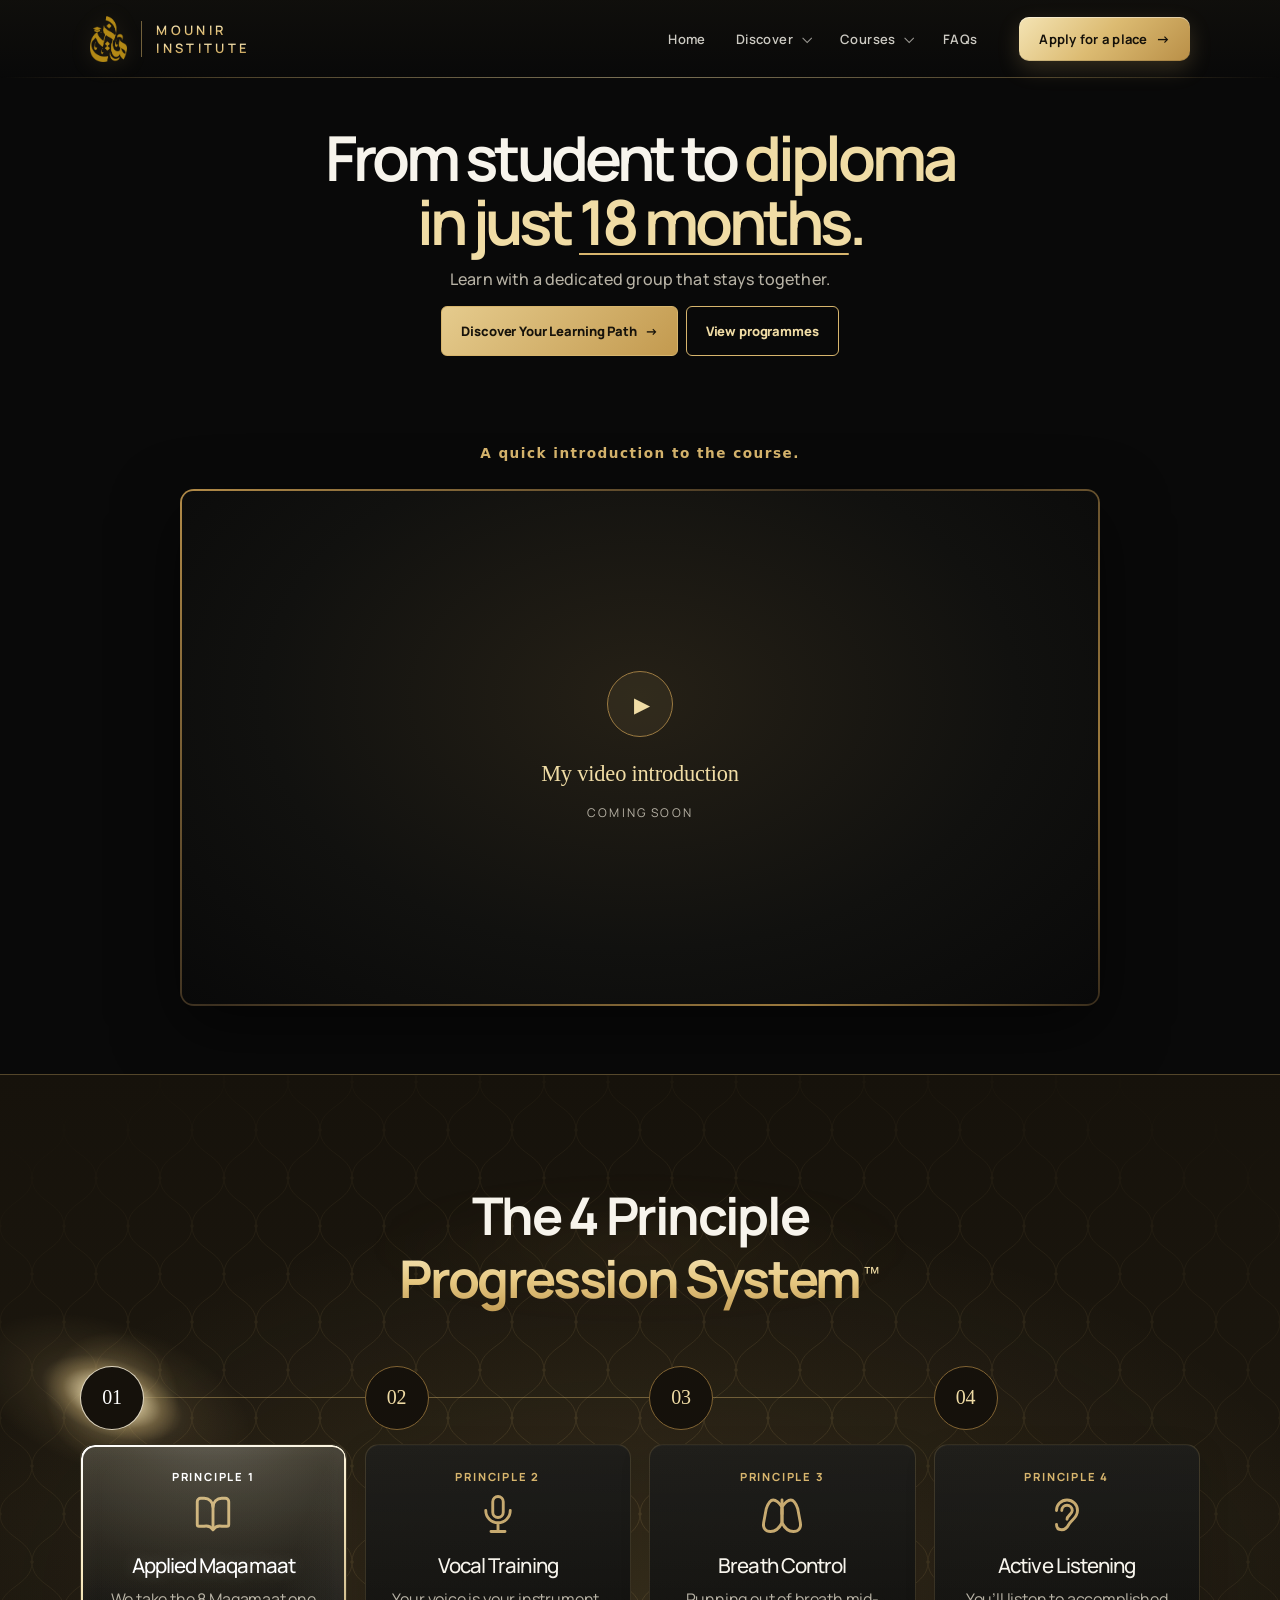
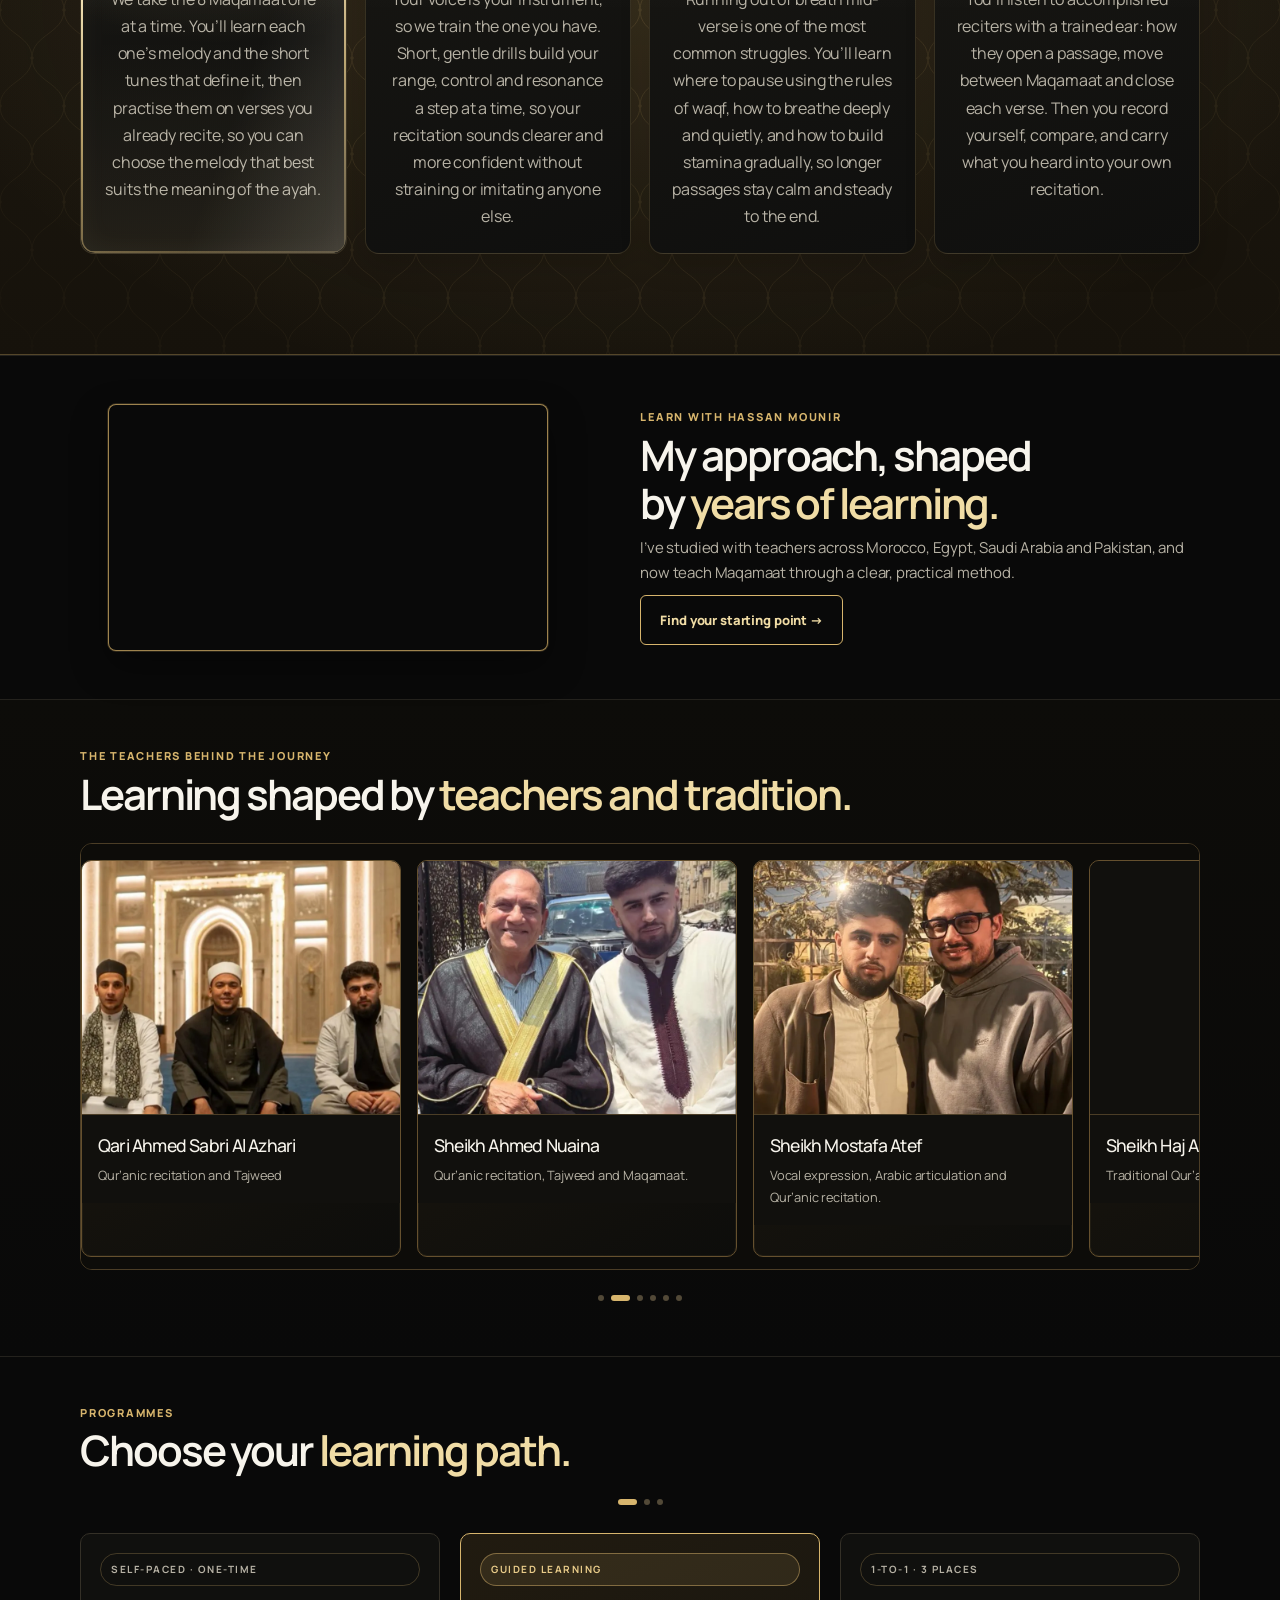
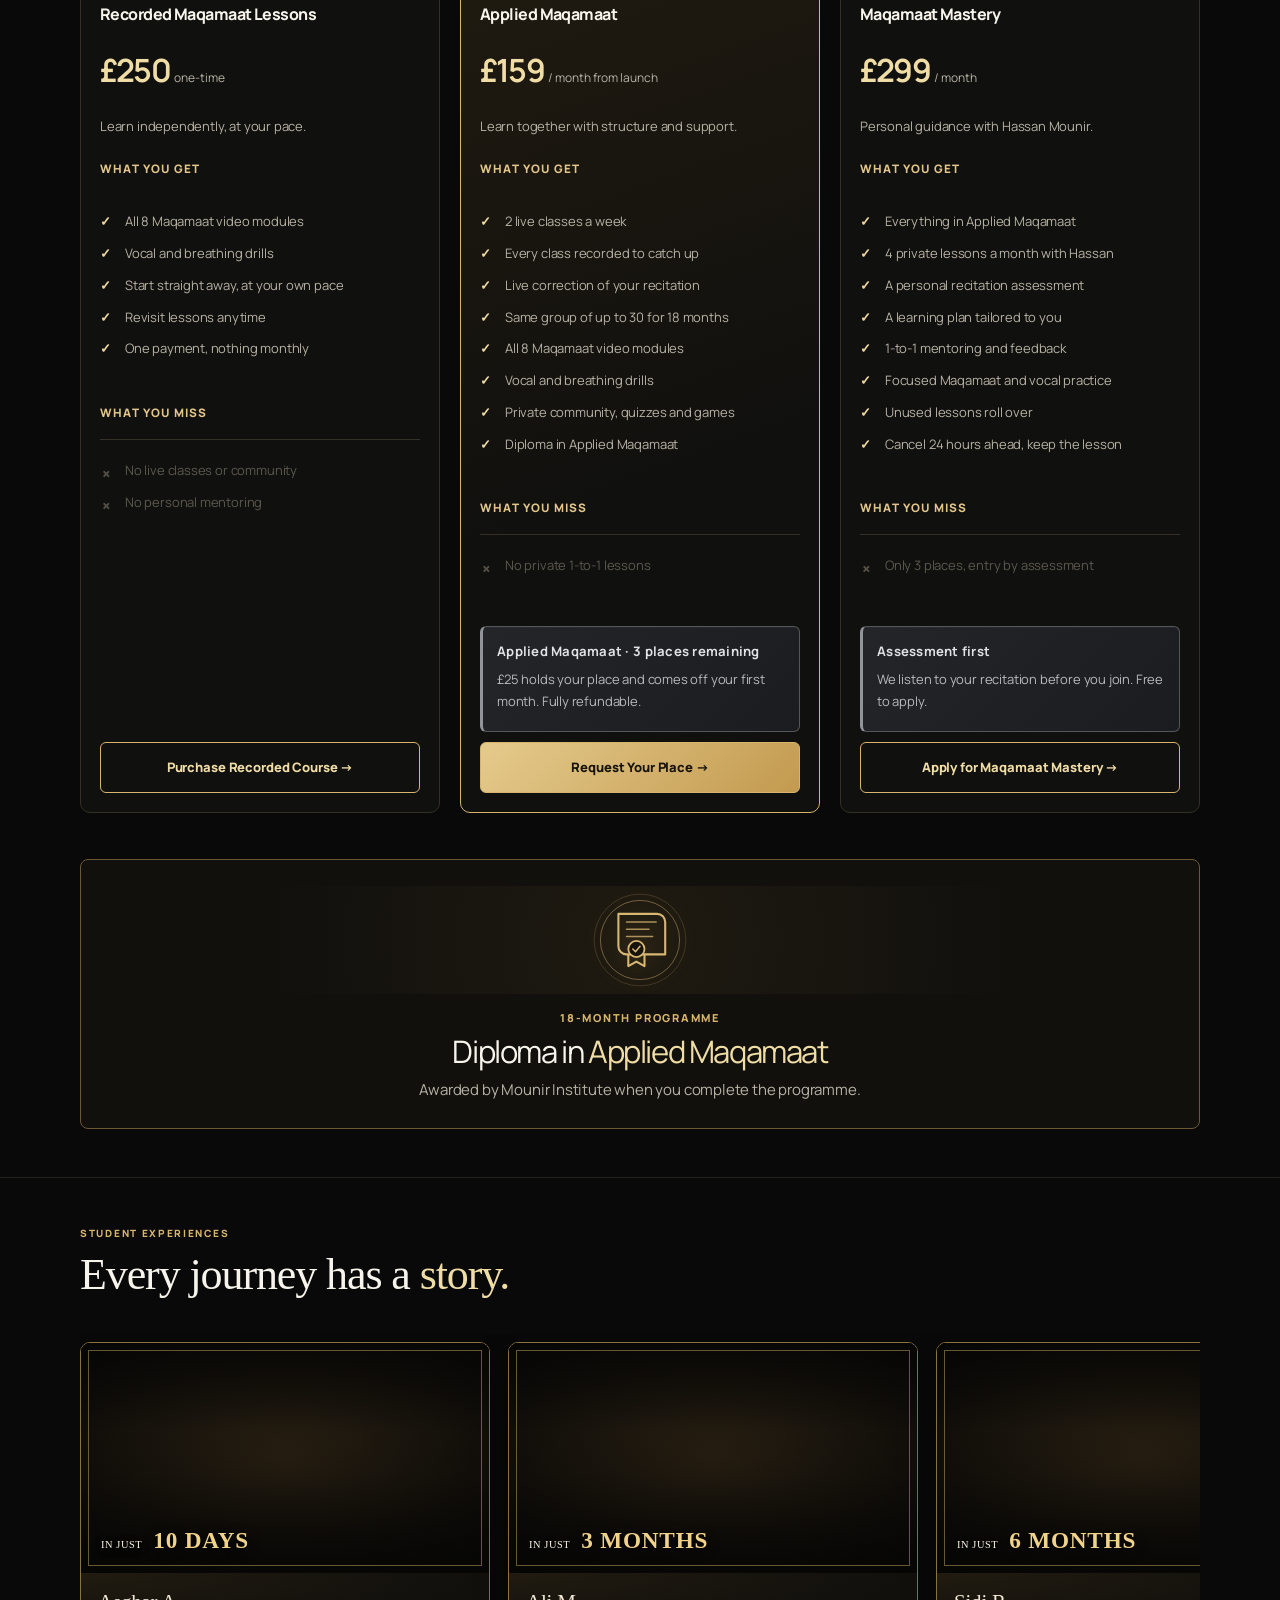
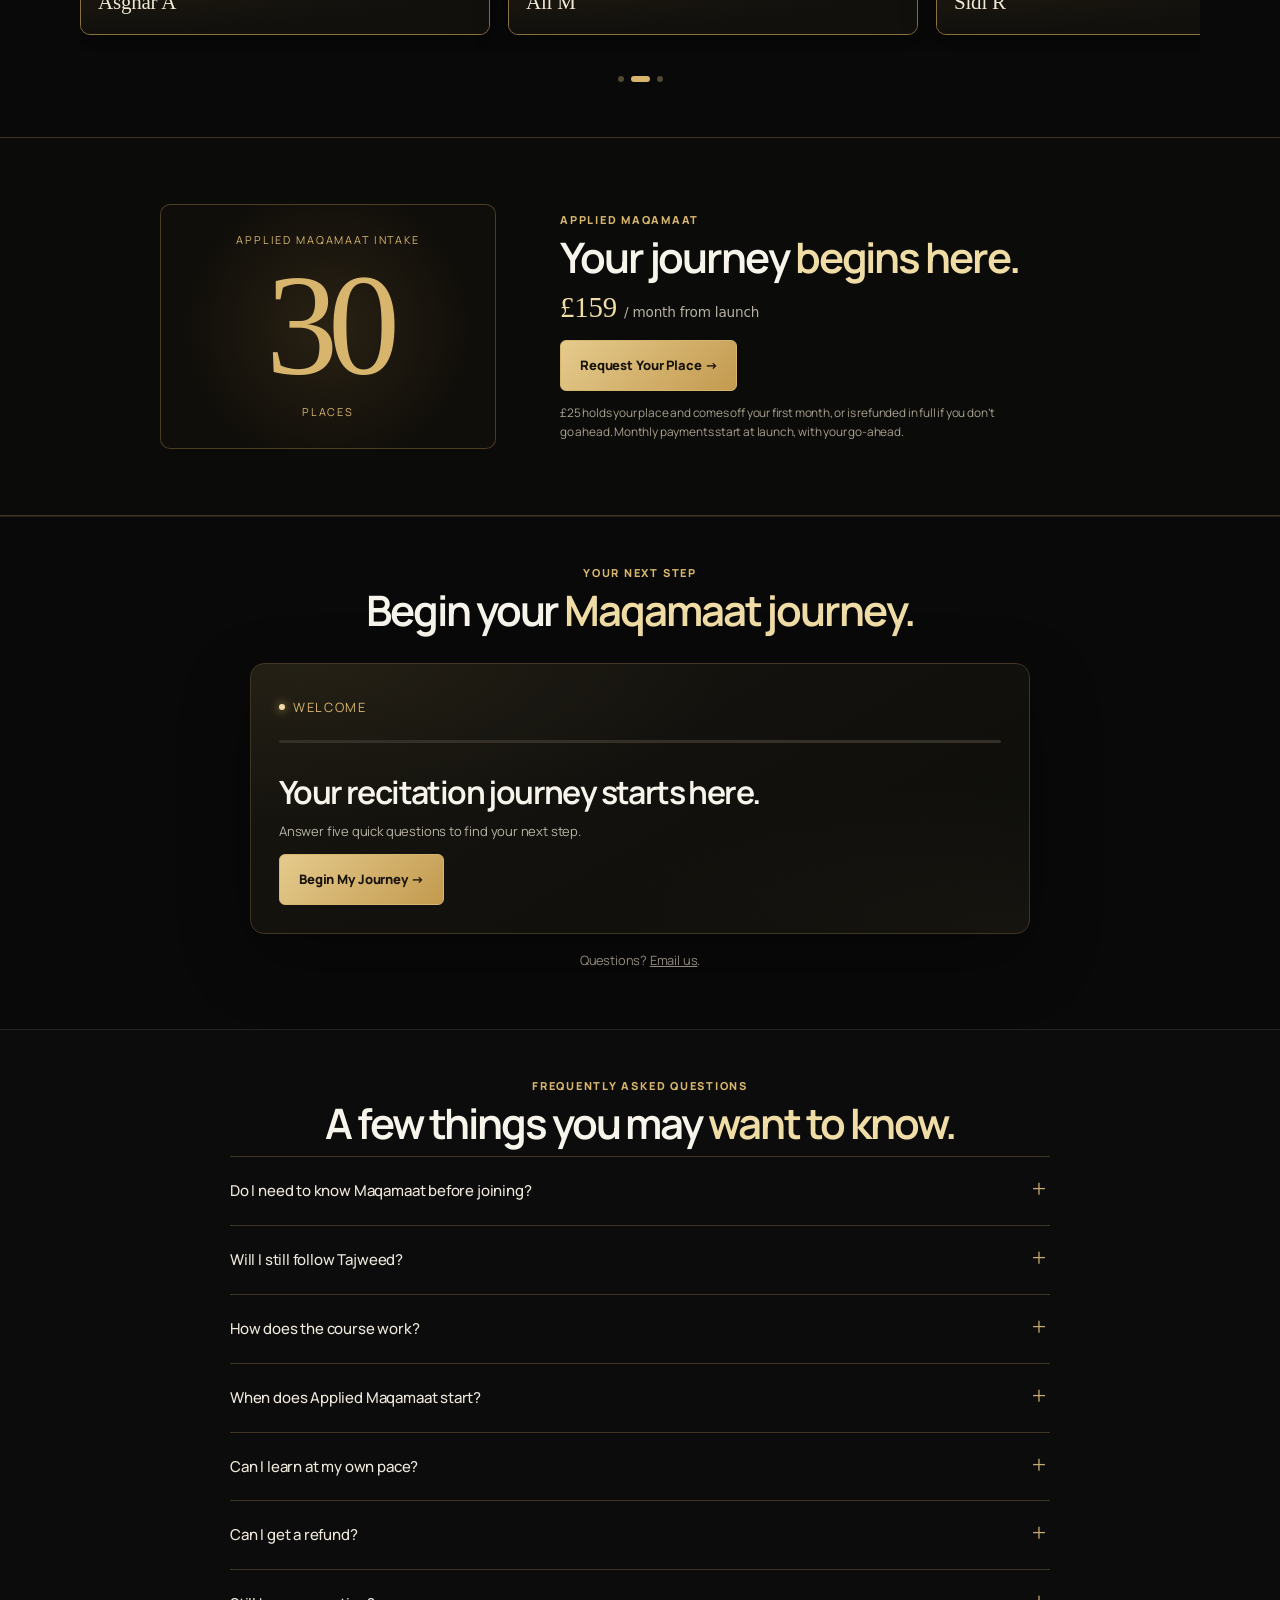
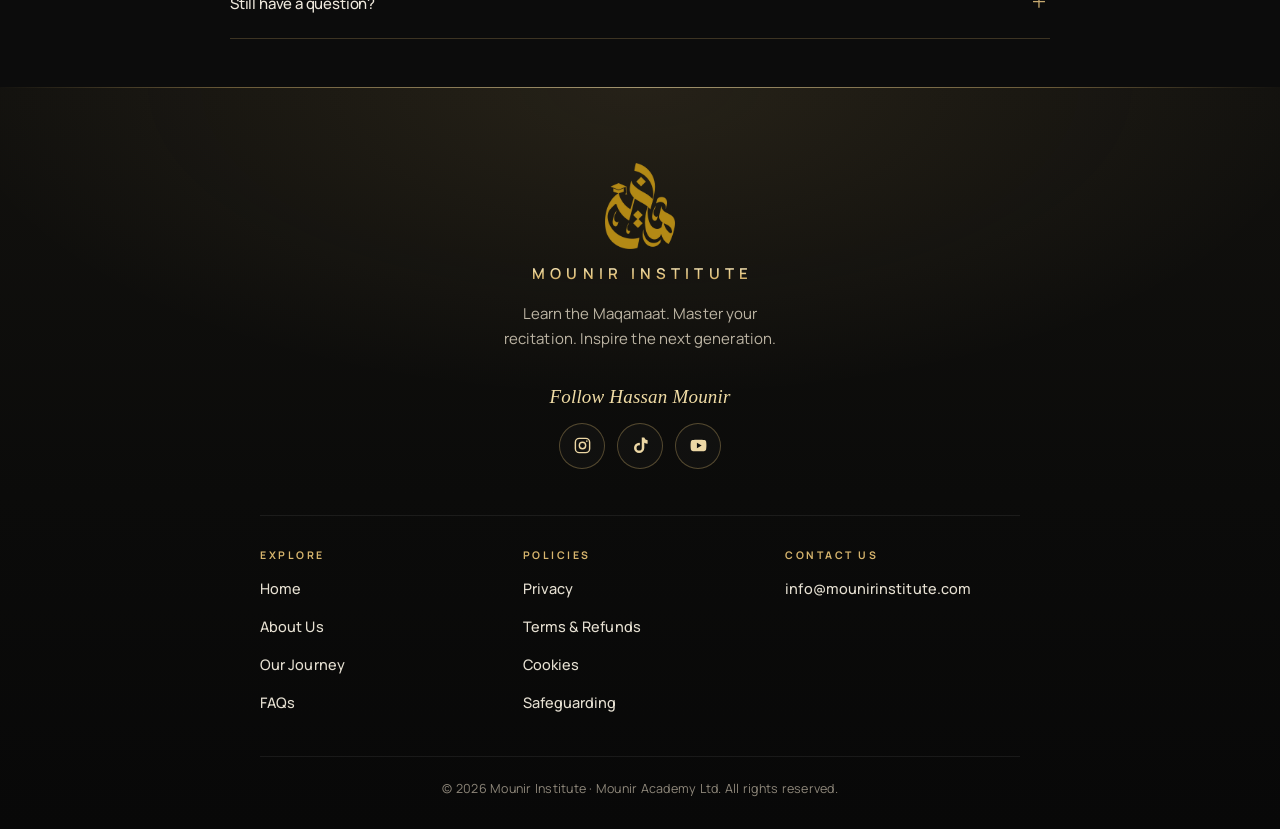
==== commit f5cffdb5: "Ask for a 30 to 90 second recitation and keep the viewer line clear of the plan labels The questionn" ====
--- a/index.html
+++ b/index.html
@@ -1338,6 +1338,33 @@
 <nav class="mf-links" aria-label="Footer navigation"><div class="mf-col"><span class="mf-col-title">Explore</span><a href="index.html#top">Home</a><a href="index.html#approach">About Us</a><a href="index.html#teachers">Our Journey</a><a href="index.html#faq">FAQs</a></div><div class="mf-col"><span class="mf-col-title">Policies</span><a href="privacy.html">Privacy</a><a href="terms.html">Terms &amp; Refunds</a><a href="cookies.html">Cookies</a><a href="safeguarding.html">Safeguarding</a></div><div class="mf-col mf-contact"><span class="mf-col-title">Contact Us</span><a href="mailto:info@mounirinstitute.com">info@mounirinstitute.com</a></div></nav>
 <div class="mf-bottom">© <span id="year">2026</span> Mounir Institute · Mounir Academy Ltd. All rights reserved.</div>
 </div></footer>
+<style id="recitation-recorder-2026">
+/* The recitation in the questionnaire's details step (1 November 2026). data-state on #recite shows one part at a time. */
+#recite .recite-hint{margin:0;color:#cfc6b4;font-size:.9rem;line-height:1.5}
+#recite .recite-hint strong{color:#f1d9a0;font-weight:600}
+#recite .recite-start,#recite .recite-live,#recite .recite-done{display:none}
+#recite[data-state="empty"] .recite-start{display:flex}
+#recite[data-state="recording"] .recite-live{display:flex}
+#recite[data-state="done"] .recite-done{display:block}
+#recite .recite-start{gap:10px;flex-wrap:wrap}
+#recite .recite-btn{appearance:none;display:inline-flex;align-items:center;justify-content:center;gap:9px;flex:1 1 150px;min-height:46px;margin:0;padding:10px 16px;border:1px solid rgba(215,181,109,.55);border-radius:7px;background:#15110b;color:#f1d9a0;font:inherit;font-size:14px!important;font-weight:700;cursor:pointer;-webkit-tap-highlight-color:transparent}
+#recite .recite-btn:hover{border-color:#d7b56d}
+#recite .recite-record{background:linear-gradient(135deg,#e2c47f,#b98f44);border-color:transparent;color:#15110b}
+#recite .recite-file{position:absolute;width:1px;height:1px;padding:0;border:0;opacity:0;pointer-events:none}
+#recite .recite-file:focus-visible+label{outline:2px solid #d7b56d;outline-offset:2px}
+#recite .recite-dot{flex:none;width:10px;height:10px;border-radius:50%;background:#c0392b}
+#recite .recite-record .recite-dot{background:#7d1a10}
+#recite .recite-live{align-items:center;gap:10px 12px;flex-wrap:wrap;padding:10px 12px;border:1px solid #494131;border-radius:7px;background:#0b0b09}
+#recite .recite-clock{color:#fff;font-weight:700;font-variant-numeric:tabular-nums}
+#recite .recite-note{flex:1 1 120px;color:#a99f8c;font-size:.82rem}
+#recite .recite-live .recite-btn{flex:0 0 auto;min-height:40px;padding:7px 16px}
+#recite .recite-done audio{display:block;width:100%;height:44px}
+#recite .recite-row{display:flex;align-items:center;justify-content:space-between;gap:10px;margin-top:6px;color:#cfc6b4;font-size:.85rem}
+#recite .recite-link{appearance:none;padding:6px 0;border:0;background:none;color:#d7b56d;font:inherit;text-decoration:underline;cursor:pointer}
+#recite .fineprint{margin-top:2px}
+@media (prefers-reduced-motion:no-preference){#recite .recite-live .recite-dot{animation:recite-pulse 1.2s ease-in-out infinite}}
+@keyframes recite-pulse{50%{opacity:.3}}
+</style>
 <script>
 (function(){
 const motionOK=!window.matchMedia('(prefers-reduced-motion: reduce)').matches;
@@ -1359,6 +1386,7 @@
 let index=-1;const content=document.getElementById("step-content"),count=document.getElementById("step-count"),bar=document.getElementById("progress-bar"),nav=document.getElementById("nav-actions"),next=document.getElementById("next"),back=document.getElementById("back");
 document.getElementById("year").textContent=new Date().getFullYear();
 function render(){
+ stopRecitation();
  const s=steps[index];count.textContent="Question "+(index+1)+" of "+steps.length;bar.style.width=((index+1)/(steps.length+1)*100)+"%";nav.hidden=false;next.hidden=false;
  content.classList.remove("step-enter");content.innerHTML='<h3 class="question">'+s.title+'</h3><p class="hint">'+s.hint+'</p><div class="options" role="group" aria-label="'+s.title+'">'+s.options.map((o,i)=>'<button type="button" class="option" style="--option-index:'+i+'" aria-pressed="'+(answers[s.key]===o[0]?'true':'false')+'" data-value="'+i+'"><span class="symbol">'+o[1]+'</span><span class="label">'+o[0]+'</span></button>').join('')+'</div>';void content.offsetWidth;content.classList.add("step-enter");
  content.querySelectorAll(".option").forEach((b,i)=>b.addEventListener("click",()=>{answers[s.key]=s.options[i][0];content.querySelectorAll(".option").forEach(x=>x.setAttribute("aria-pressed","false"));b.setAttribute("aria-pressed","true");next.disabled=false;}));
@@ -1377,7 +1405,7 @@
 function details(){
   count.textContent="Your details";bar.style.width="100%";nav.hidden=false;next.hidden=false;next.disabled=true;next.textContent="Next Step →";
   const countryOptions=[["GB","United Kingdom","+44"],["US","United States","+1"],["CA","Canada","+1"],["AU","Australia","+61"],["NZ","New Zealand","+64"],["IE","Ireland","+353"],["FR","France","+33"],["DE","Germany","+49"],["ES","Spain","+34"],["IT","Italy","+39"],["NL","Netherlands","+31"],["BE","Belgium","+32"],["PT","Portugal","+351"],["CH","Switzerland","+41"],["SE","Sweden","+46"],["NO","Norway","+47"],["DK","Denmark","+45"],["PL","Poland","+48"],["GR","Greece","+30"],["TR","Türkiye","+90"],["MA","Morocco","+212"],["DZ","Algeria","+213"],["TN","Tunisia","+216"],["EG","Egypt","+20"],["SA","Saudi Arabia","+966"],["AE","United Arab Emirates","+971"],["QA","Qatar","+974"],["KW","Kuwait","+965"],["OM","Oman","+968"],["JO","Jordan","+962"],["LB","Lebanon","+961"],["IQ","Iraq","+964"],["PK","Pakistan","+92"],["IN","India","+91"],["BD","Bangladesh","+880"],["ID","Indonesia","+62"],["MY","Malaysia","+60"],["SG","Singapore","+65"],["PH","Philippines","+63"],["TH","Thailand","+66"],["CN","China","+86"],["JP","Japan","+81"],["KR","South Korea","+82"],["NG","Nigeria","+234"],["GH","Ghana","+233"],["KE","Kenya","+254"],["ZA","South Africa","+27"],["ET","Ethiopia","+251"],["SO","Somalia","+252"],["SD","Sudan","+249"],["UG","Uganda","+256"],["TZ","Tanzania","+255"],["BR","Brazil","+55"],["MX","Mexico","+52"],["AR","Argentina","+54"],["CL","Chile","+56"],["CO","Colombia","+57"],["PE","Peru","+51"],["RU","Russia","+7"],["UA","Ukraine","+380"],["IL","Israel","+972"],["PS","Palestine","+970"],["AF","Afghanistan","+93"],["LK","Sri Lanka","+94"],["NP","Nepal","+977"],["VN","Vietnam","+84"],["HK","Hong Kong","+852"],["TW","Taiwan","+886"],["JM","Jamaica","+1"],["TT","Trinidad and Tobago","+1"],["FJ","Fiji","+679"],["CY","Cyprus","+357"],["IS","Iceland","+354"],["LU","Luxembourg","+352"],["MT","Malta","+356"],["RO","Romania","+40"],["HU","Hungary","+36"],["CZ","Czechia","+420"],["SK","Slovakia","+421"],["HR","Croatia","+385"],["RS","Serbia","+381"],["BG","Bulgaria","+359"],["SI","Slovenia","+386"],["LT","Lithuania","+370"],["LV","Latvia","+371"],["EE","Estonia","+372"],["GE","Georgia","+995"],["AM","Armenia","+374"],["AZ","Azerbaijan","+994"]];
-content.innerHTML='<h3 class="question">Where can we send your results?</h3><p class="hint">Add your details below to receive your personalised Maqamaat learning path.</p><div class="field"><label for="full-name">Your name</label><input id="full-name" autocomplete="name" placeholder="Enter your name" aria-describedby="name-error" required><span id="name-error" class="details-error" role="alert" hidden>Please enter your name.</span></div><div class="field"><label for="email">Email address</label><input id="email" type="email" autocomplete="email" placeholder="you@example.com" aria-describedby="email-error" required><span id="email-error" class="details-error" role="alert" hidden>Please enter a valid email address, like name@example.com.</span></div><div class="field"><label for="phone">WhatsApp number *</label><div class="phone-combo" style="display:flex;align-items:stretch;width:100%"><div class="country-picker"><button type="button" id="country-trigger" class="country-trigger" aria-haspopup="listbox" aria-expanded="false"><span id="country-selected" class="country-selected">🇲🇦 +212</span><span class="country-arrow">▼</span></button><input id="country-code" type="hidden" value="+212"><div id="country-dropdown" class="country-dropdown" hidden><input id="country-search" class="country-search" type="search" aria-label="Search country or calling code" placeholder="Search country or code" autocomplete="off"><div id="country-results" class="country-results" role="listbox"></div></div></div><input id="phone" type="tel" inputmode="tel" autocomplete="tel-national" placeholder="Your number" aria-describedby="phone-help" required style="flex:1;min-width:0;width:0;background:transparent;border:0;border-radius:0;padding:11px 12px;color:#fff;font:inherit;outline:none"></div><span id="phone-help" class="fineprint">Choose your country code in the same bar, then enter your number.</span><span id="phone-error" class="details-error" role="alert" hidden>Please enter a valid WhatsApp number, including the correct country code.</span></div><p class="fineprint">Your details help us personalise your results and understand your learning goals.</p>';
+content.innerHTML='<h3 class="question">Where can we send your results?</h3><p class="hint">Add your details below to receive your personalised Maqamaat learning path.</p><div class="field"><label for="full-name">Your name</label><input id="full-name" autocomplete="name" placeholder="Enter your name" aria-describedby="name-error" required><span id="name-error" class="details-error" role="alert" hidden>Please enter your name.</span></div><div class="field"><label for="email">Email address</label><input id="email" type="email" autocomplete="email" placeholder="you@example.com" aria-describedby="email-error" required><span id="email-error" class="details-error" role="alert" hidden>Please enter a valid email address, like name@example.com.</span></div><div class="field"><label for="phone">WhatsApp number *</label><div class="phone-combo" style="display:flex;align-items:stretch;width:100%"><div class="country-picker"><button type="button" id="country-trigger" class="country-trigger" aria-haspopup="listbox" aria-expanded="false"><span id="country-selected" class="country-selected">🇲🇦 +212</span><span class="country-arrow">▼</span></button><input id="country-code" type="hidden" value="+212"><div id="country-dropdown" class="country-dropdown" hidden><input id="country-search" class="country-search" type="search" aria-label="Search country or calling code" placeholder="Search country or code" autocomplete="off"><div id="country-results" class="country-results" role="listbox"></div></div></div><input id="phone" type="tel" inputmode="tel" autocomplete="tel-national" placeholder="Your number" aria-describedby="phone-help" required style="flex:1;min-width:0;width:0;background:transparent;border:0;border-radius:0;padding:11px 12px;color:#fff;font:inherit;outline:none"></div><span id="phone-help" class="fineprint">Choose your country code in the same bar, then enter your number.</span><span id="phone-error" class="details-error" role="alert" hidden>Please enter a valid WhatsApp number, including the correct country code.</span></div><div class="field" id="recite" data-state="empty" role="group" aria-labelledby="recite-label"><label id="recite-label">Your recitation *</label><p class="recite-hint">Record or upload <strong>30 to 90 seconds</strong> of your recitation, so our teachers can hear where you are now.</p><div class="recite-start"><button type="button" class="recite-btn recite-record" id="recite-record"><span class="recite-dot" aria-hidden="true"></span>Record now</button><input id="recite-file" class="recite-file" type="file" accept="audio/*,.m4a,.mp3,.wav,.aac,.ogg,.opus,.webm,.caf"><label class="recite-btn" for="recite-file">Upload a recording</label></div><div class="recite-live" role="status" aria-live="polite"><span class="recite-dot" aria-hidden="true"></span><span class="recite-clock" id="recite-clock">0:00 / 1:30</span><span class="recite-note" id="recite-note"></span><button type="button" class="recite-btn" id="recite-stop">Stop</button></div><div class="recite-done"><audio id="recite-player" controls preload="metadata" aria-label="Your recitation"></audio><div class="recite-row"><span id="recite-summary"></span><button type="button" class="recite-link" id="recite-redo">Remove and try again</button></div></div><span id="recite-error" class="details-error" role="alert" hidden></span><span class="fineprint">Only our teachers listen to it, to place you in the right group. It is sent when you secure your place.</span></div><p class="fineprint">Your details help us personalise your results and understand your learning goals.</p>';
   ["name","email","phone"].forEach(kind=>{const field=content.querySelector("#"+(kind==="name"?"full-name":kind));const err=content.querySelector("#"+kind+"-error");if(field&&err){const label=field.closest(".field")?.querySelector("label");if(label)label.insertAdjacentElement("afterend",err);}});
   const name=content.querySelector("#full-name"),email=content.querySelector("#email"),country=content.querySelector("#country-code"),countryTrigger=content.querySelector("#country-trigger"),countrySelected=content.querySelector("#country-selected"),countryDropdown=content.querySelector("#country-dropdown"),countrySearch=content.querySelector("#country-search"),countryResults=content.querySelector("#country-results"),phone=content.querySelector("#phone"),phoneError=content.querySelector("#phone-error"),nameError=content.querySelector("#name-error"),emailError=content.querySelector("#email-error"),phoneCombo=content.querySelector(".phone-combo");
   function flag(code){return String.fromCodePoint(...code.split("").map(x=>127397+x.charCodeAt(0)))}
@@ -1397,8 +1425,72 @@
   countrySearch.addEventListener("input",showCountryResults);
   countrySearch.addEventListener("keydown",e=>{if(e.key==="Escape"){countryDropdown.hidden=true;countryTrigger.setAttribute("aria-expanded","false");countryTrigger.focus()}else if(e.key==="Enter"&&!countryDropdown.hidden){e.preventDefault();const first=countryResults.querySelector(".country-result");if(first)first.click()}});
   document.addEventListener("click",e=>{const picker=content.querySelector(".country-picker");if(picker&&!picker.contains(e.target)){countryDropdown.hidden=true;countryTrigger.setAttribute("aria-expanded","false")}});
-  function check(){const validPhone=whatsappNumber(country.value,phone.value).valid;nameError.hidden=!(name.dataset.touched&&!name.value.trim());emailError.textContent="Please enter a valid email address.";phoneError.textContent="Please enter a valid WhatsApp number.";emailError.hidden=!(email.dataset.touched&&(!email.value.trim()||!email.validity.valid));phoneError.hidden=!(phone.dataset.touched&&!validPhone);next.disabled=!(name.value.trim()&&email.validity.valid&&email.value.trim()&&validPhone);}
+  function check(){const validPhone=whatsappNumber(country.value,phone.value).valid;nameError.hidden=!(name.dataset.touched&&!name.value.trim());emailError.textContent="Please enter a valid email address.";phoneError.textContent="Please enter a valid WhatsApp number.";emailError.hidden=!(email.dataset.touched&&(!email.value.trim()||!email.validity.valid));phoneError.hidden=!(phone.dataset.touched&&!validPhone);next.disabled=!(name.value.trim()&&email.validity.valid&&email.value.trim()&&validPhone&&recitation);}
+  reciteSetup(check);
   name.addEventListener("input",()=>{name.dataset.touched="true";check()});email.addEventListener("input",()=>{email.dataset.touched="true";emailError.textContent="Please enter a valid email address.";check()});phone.addEventListener("input",()=>{phone.dataset.touched="true";phoneError.textContent="Please enter a valid WhatsApp number.";check()});name.addEventListener("blur",()=>{name.dataset.touched="true";check()});email.addEventListener("blur",()=>{email.dataset.touched="true";check()});phone.addEventListener("blur",()=>{phone.dataset.touched="true";check()});country.addEventListener("change",()=>{check()});name.focus();next.textContent="Next Step →";
+}
+// The recitation (Hassan, 1 November 2026): 30 to 90 seconds, recorded here or uploaded, is needed before the results.
+// It stays in this page until Secure My Place, which saves the application and then sends the audio to the owners'
+// private Supabase Storage (api/recitation-upload.js). Nothing is uploaded if they never secure a place.
+const RECITE_MIN=30,RECITE_MAX=90,RECITE_BYTES=20*1024*1024;
+let recitation=null,recitationStop=null;
+function stopRecitation(){if(recitationStop)recitationStop();}
+const reciteClock=s=>Math.floor(s/60)+":"+String(Math.floor(s%60)).padStart(2,"0");
+const reciteTypes={m4a:"audio/mp4",mp4:"audio/mp4",mp3:"audio/mpeg",wav:"audio/wav",aac:"audio/aac",ogg:"audio/ogg",opus:"audio/ogg",webm:"audio/webm",caf:"audio/x-caf"};
+function reciteSetup(check){
+  const box=content.querySelector("#recite"),record=box.querySelector("#recite-record"),file=box.querySelector("#recite-file"),clock=box.querySelector("#recite-clock"),note=box.querySelector("#recite-note"),stop=box.querySelector("#recite-stop"),player=box.querySelector("#recite-player"),summary=box.querySelector("#recite-summary"),redo=box.querySelector("#recite-redo"),error=box.querySelector("#recite-error");
+  let recorder=null;
+  const fail=message=>{error.textContent=message||"";error.hidden=!message;};
+  const show=()=>{
+    box.dataset.state=recitation?"done":"empty";
+    if(recitation){player.src=URL.createObjectURL(recitation.blob);summary.textContent=(recitation.source==="recorded"?"Recorded":"Uploaded")+(recitation.seconds?" · "+reciteClock(recitation.seconds):" · "+recitation.name);}
+    check();
+  };
+  const keep=(blob,type,seconds,source,name)=>{recitation={blob:blob,type:type,seconds:seconds,source:source,name:name||""};fail("");show();};
+  record.addEventListener("click",async()=>{
+    fail("");
+    if(!navigator.mediaDevices||!navigator.mediaDevices.getUserMedia||!window.MediaRecorder){fail("This browser can’t record here. Please upload a recording instead.");return;}
+    let stream;
+    try{stream=await navigator.mediaDevices.getUserMedia({audio:true});}catch(e){fail("We couldn’t use your microphone. Allow it in your browser’s settings, or upload a recording instead.");return;}
+    const type=["audio/webm;codecs=opus","audio/mp4","audio/webm","audio/ogg;codecs=opus"].find(t=>MediaRecorder.isTypeSupported(t))||"";
+    const chunks=[],started=Date.now();let cancelled=false,tick=0;
+    recorder=type?new MediaRecorder(stream,{mimeType:type}):new MediaRecorder(stream);
+    recorder.ondataavailable=e=>{if(e.data&&e.data.size)chunks.push(e.data);};
+    recorder.onstop=()=>{
+      clearInterval(tick);stream.getTracks().forEach(t=>t.stop());recitationStop=null;
+      if(cancelled)return;
+      const seconds=Math.min((Date.now()-started)/1000,RECITE_MAX),kind=(recorder.mimeType||type||"audio/webm").split(";")[0];
+      if(seconds<RECITE_MIN){box.dataset.state="empty";fail("That was "+reciteClock(seconds)+". Please record at least 30 seconds.");return;}
+      keep(new Blob(chunks,{type:kind}),kind,seconds,"recorded");
+    };
+    recitationStop=()=>{cancelled=true;clearInterval(tick);if(recorder.state!=="inactive")recorder.stop();stream.getTracks().forEach(t=>t.stop());recitationStop=null;};
+    recorder.start(1000);box.dataset.state="recording";
+    const update=()=>{
+      const s=(Date.now()-started)/1000;
+      clock.textContent=reciteClock(Math.min(s,RECITE_MAX))+" / 1:30";
+      note.textContent=s<RECITE_MIN?"Keep going, at least 0:30":"You can stop when you’re ready";
+      if(s>=RECITE_MAX&&recorder.state==="recording")recorder.stop();
+    };
+    update();tick=setInterval(update,250);
+  });
+  stop.addEventListener("click",()=>{if(recorder&&recorder.state==="recording")recorder.stop();});
+  file.addEventListener("change",()=>{
+    const f=file.files[0];file.value="";if(!f)return;fail("");
+    const ext=(f.name.split(".").pop()||"").toLowerCase(),kind=/^audio\//.test(f.type)?f.type.split(";")[0]:reciteTypes[ext];
+    if(!kind){fail("Please choose an audio file, such as a voice memo.");return;}
+    if(f.size>RECITE_BYTES){fail("That file is over 20 MB. Please choose a smaller recording.");return;}
+    // Reads the length from the file itself; a file whose length can’t be read is accepted as it is.
+    const probe=new Audio(),url=URL.createObjectURL(f);let settled=false;
+    const finish=seconds=>{
+      if(settled)return;settled=true;URL.revokeObjectURL(url);
+      const known=isFinite(seconds)&&seconds>0;
+      if(known&&(seconds<RECITE_MIN-.5||seconds>RECITE_MAX+.5)){fail("That recording is "+reciteClock(seconds)+". Please choose one between 30 and 90 seconds.");return;}
+      keep(f,kind,known?seconds:0,"uploaded",f.name);
+    };
+    probe.preload="metadata";probe.onloadedmetadata=()=>finish(probe.duration);probe.onerror=()=>finish(NaN);setTimeout(()=>finish(NaN),5000);probe.src=url;
+  });
+  redo.addEventListener("click",()=>{recitation=null;player.removeAttribute("src");player.load();show();record.focus();});
+  show();
 }
 function emailDraftLink(){
  const subject=encodeURIComponent("Mounir Institute: Applied Maqamaat Place Request");
@@ -1406,8 +1498,8 @@
  return "mailto:info@mounirinstitute.com?subject="+subject+"&body="+body;
 }
 let funnelStage="";
-let verifiedDetails=false;
-function hasVerifiedDetails(){return verifiedDetails&&!!answers.name&&/^[^\s@]+@[^\s@]+\.[^\s@]+$/.test(answers.email||"")&&/^\+[1-9]\d{7,14}$/.test(answers.phone||"");}
+let verifiedDetails=false,applicationId="";
+function hasVerifiedDetails(){return verifiedDetails&&!!recitation&&!!answers.name&&/^[^\s@]+@[^\s@]+\.[^\s@]+$/.test(answers.email||"")&&/^\+[1-9]\d{7,14}$/.test(answers.phone||"");}
 function done(){
  answers.name=content.querySelector("#full-name").value.trim();answers.email=content.querySelector("#email").value.trim();answers.phone=content.querySelector("#phone").value.replace(/[\s().-]/g,"");
  count.textContent="Watch the video";bar.style.width="100%";nav.hidden=true;
@@ -1450,6 +1542,7 @@
  funnelStage="";back.hidden=false;showResults();
 }
 function showResults(){
+ stopRecitation();
  if(!hasVerifiedDetails()){infoStep=true;details();return;}
  try{localStorage.setItem("mounir_questionnaire_answers",JSON.stringify(answers));}catch(e){}
  funnelStage="results";count.textContent="Your results";bar.style.width="100%";nav.hidden=false;back.hidden=false;next.hidden=true;next.disabled=true;
@@ -1476,13 +1569,39 @@
  content.querySelector(".success").insertAdjacentHTML("beforeend",'<div class="results-next"><h3>Secure your Applied Maqamaat place</h3><p class="hint">£25 holds your place and comes off your first month, or is refunded in full if you’re not offered a place or change your mind. £159 a month starts at launch, with your go-ahead.</p><div style="position:absolute;left:-9999px" aria-hidden="true"><label>Website<input id="application-website" tabindex="-1" autocomplete="off"></label></div><button class="cta" type="button" id="submit-founding">Secure My Place</button><p class="fineprint" id="application-status" role="status" aria-live="polite"></p></div>');
  const submit=content.querySelector("#submit-founding"),status=content.querySelector("#application-status");
  submit.addEventListener("click",async()=>{
-  submit.disabled=true;submit.textContent="Preparing your reservation…";status.textContent="Saving your details before secure checkout…";
-  try{
-   const response=await fetch("/api/founding-application",{method:"POST",headers:{"Content-Type":"application/json"},body:JSON.stringify({...answers,presale_interest:true,website:content.querySelector("#application-website").value})});
-   const result=await response.json();if(!response.ok)throw new Error(result.error||"We could not save your details.");
+  submit.disabled=true;submit.textContent="Preparing your reservation…";
+  const checkout=()=>{
    try{sessionStorage.setItem("mounir_checkout_email",answers.email);localStorage.setItem("mounir_checkout_email",answers.email);}catch(e){}
    status.textContent="Your details were saved. Opening secure checkout…";
    window.location.href="checkout.html?plan=founding_presale";
+  };
+  try{
+   if(!applicationId){
+    status.textContent="Saving your details before secure checkout…";
+    const response=await fetch("/api/founding-application",{method:"POST",headers:{"Content-Type":"application/json"},body:JSON.stringify({...answers,presale_interest:true,website:content.querySelector("#application-website").value})});
+    const result=await response.json();if(!response.ok)throw new Error(result.error||"We could not save your details.");
+    applicationId=result.id||"";
+   }
+   if(recitation&&applicationId){
+    status.textContent="Sending your recitation…";
+    try{
+     const ask=await fetch("/api/recitation-upload",{method:"POST",headers:{"Content-Type":"application/json"},body:JSON.stringify({application_id:applicationId,email:answers.email,type:recitation.type,size:recitation.blob.size})});
+     const slot=await ask.json().catch(()=>({}));
+     // Recordings not set up on the server (503): carry on, so nobody is stuck before checkout.
+     if(ask.status!==503){
+      if(!ask.ok||!slot.upload_url)throw new Error(slot.error||"");
+      const sent=await fetch(slot.upload_url,{method:"PUT",headers:{"Content-Type":recitation.type},body:recitation.blob});
+      // 409 means this recording already arrived on an earlier try.
+      if(!sent.ok&&sent.status!==409&&!/already exists/i.test(await sent.text().catch(()=>"")))throw new Error("");
+     }
+    }catch(e){
+     status.innerHTML="";status.append(e.message||"Your recitation didn’t send. Please try again.",document.createElement("br"));
+     const skip=document.createElement("button");skip.type="button";skip.className="recite-skip";skip.textContent="Continue to checkout without it";skip.style.cssText="appearance:none;margin-top:6px;padding:4px 0;border:0;background:none;color:#d7b56d;font:inherit;text-decoration:underline;cursor:pointer";
+     skip.addEventListener("click",checkout);status.append(skip);
+     submit.disabled=false;submit.textContent="Try again →";return;
+    }
+   }
+   checkout();
   }catch(error){status.textContent=error.message;submit.disabled=false;submit.textContent="Try again →";}
  });
 }
@@ -1503,7 +1622,7 @@
 document.getElementById("begin").addEventListener("click",()=>{index=0;steps.forEach(step=>answers[step.key]="");render()});
 back.addEventListener("click",()=>{funnelStage="";next.hidden=false;back.hidden=false;if(infoStep){infoStep=false;index=steps.length-1;render()}else if(index>0){index--;render()}else{index=-1;nav.hidden=true;count.textContent="Welcome";bar.style.width="0";content.innerHTML='<h3 class="question">Your recitation journey starts here.</h3><p class="hint">Answer five quick questions to find your next step.</p><button class="cta" id="begin">Begin My Journey →</button>';document.getElementById("begin").addEventListener("click",()=>{index=0;render()})}});
 let infoStep=false;
-next.addEventListener("click",async()=>{if(funnelStage==="short-vsl"){animateResultsUnlock();return;}if(funnelStage==="results"){funnelStage="";showVsl();return;}if(index<steps.length-1){index++;render()}else if(!infoStep){infoStep=true;details()}else{const name=content.querySelector("#full-name"),email=content.querySelector("#email"),country=content.querySelector("#country-code"),phone=content.querySelector("#phone");if(!name||!email||!country||!phone||!name.value.trim()||!email.validity.valid||!email.value.trim())return;const number=whatsappNumber(country.value,phone.value);if(!number.valid)return;answers.name=name.value.trim();answers.email=email.value.trim();answers.phone=number.full;verifiedDetails=true;showResults()}});
+next.addEventListener("click",async()=>{if(funnelStage==="short-vsl"){animateResultsUnlock();return;}if(funnelStage==="results"){funnelStage="";showVsl();return;}if(index<steps.length-1){index++;render()}else if(!infoStep){infoStep=true;details()}else{const name=content.querySelector("#full-name"),email=content.querySelector("#email"),country=content.querySelector("#country-code"),phone=content.querySelector("#phone");if(!name||!email||!country||!phone||!name.value.trim()||!email.validity.valid||!email.value.trim())return;const number=whatsappNumber(country.value,phone.value);if(!number.valid||!recitation)return;answers.name=name.value.trim();answers.email=email.value.trim();answers.phone=number.full;verifiedDetails=true;applicationId="";showResults()}});
 
 })();
 </script>
@@ -2289,7 +2408,7 @@
 <!-- The header dropdowns now run from assets/site.js. --><script id="carousel-dot-controls-2026">
 (()=>{function init(id,selector){const track=document.querySelector(selector),dots=document.querySelector('.carousel-dots[data-for="'+id+'"]');if(!track||!dots)return;const cards=[...track.children].filter(el=>el.matches('article'));cards.forEach((card,i)=>{const btn=document.createElement('button');btn.type='button';btn.setAttribute('aria-label','Show '+(id==='method'?'principle ':'programme ')+(i+1));btn.addEventListener('click',()=>track.scrollTo({left:card.offsetLeft-cards[0].offsetLeft,behavior:matchMedia('(prefers-reduced-motion: reduce)').matches?'auto':'smooth'}));dots.append(btn)});const update=()=>{let closest=0,d=Infinity;cards.forEach((c,i)=>{const dist=Math.abs(c.getBoundingClientRect().left-track.getBoundingClientRect().left);if(dist<d){d=dist;closest=i}});[...dots.children].forEach((b,i)=>b.setAttribute('aria-current',String(i===closest)))};track.addEventListener('scroll',update,{passive:true});window.addEventListener('resize',update);update()}init('method','#method .method-timeline');init('programmes','#programmes .pricing')})();
 </script><script id="slow-autoplay-carousels-2026">(()=>{const reduced=matchMedia('(prefers-reduced-motion: reduce)');if(reduced.matches)return;function setup(selector,wait){const track=document.querySelector(selector);if(!track)return;const cards=[...track.children].filter(c=>c.matches('article'));if(cards.length<2)return;let index=0,timer=null,frame=null,paused=false;const duration=selector.includes('method')?1750:2200;const ease=t=>t<.5?4*t*t*t:1-Math.pow(-2*t+2,3)/2;function glide(target){cancelAnimationFrame(frame);const from=track.scrollLeft,to=cards[target].offsetLeft-cards[0].offsetLeft,start=performance.now();function tick(now){const t=Math.min(1,(now-start)/duration);track.scrollLeft=from+(to-from)*ease(t);if(t<1)frame=requestAnimationFrame(tick)}frame=requestAnimationFrame(tick)}function schedule(){clearTimeout(timer);if(paused||document.hidden)return;timer=setTimeout(()=>{index=(index+1)%cards.length;glide(index);schedule()},wait)}function stop(){paused=true;clearTimeout(timer);cancelAnimationFrame(frame)}function resume(){paused=false;let closest=0,dist=Infinity;cards.forEach((c,i)=>{const d=Math.abs(c.offsetLeft-cards[0].offsetLeft-track.scrollLeft);if(d<dist){dist=d;closest=i}});index=closest;schedule()}track.addEventListener('pointerdown',stop,{passive:true});track.addEventListener('touchstart',stop,{passive:true});track.addEventListener('focusin',stop);track.addEventListener('mouseenter',stop);track.addEventListener('mouseleave',resume);track.addEventListener('focusout',e=>{if(!track.contains(e.relatedTarget))resume()});track.addEventListener('pointerup',()=>{clearTimeout(timer);timer=setTimeout(resume,14000)},{passive:true});track.addEventListener('touchend',()=>{clearTimeout(timer);timer=setTimeout(resume,14000)},{passive:true});document.addEventListener('visibilitychange',()=>document.hidden?stop():resume());schedule()}setup('#method .method-timeline',14500);setup('#programmes .pricing',11500)})();</script><script src="/assets/motion.js?v=20261031" defer></script>
-<script src="/assets/live-viewers.js?v=20261101c" defer></script>
+<script src="/assets/live-viewers.js?v=20261101d" defer></script>
 </body>
 
 
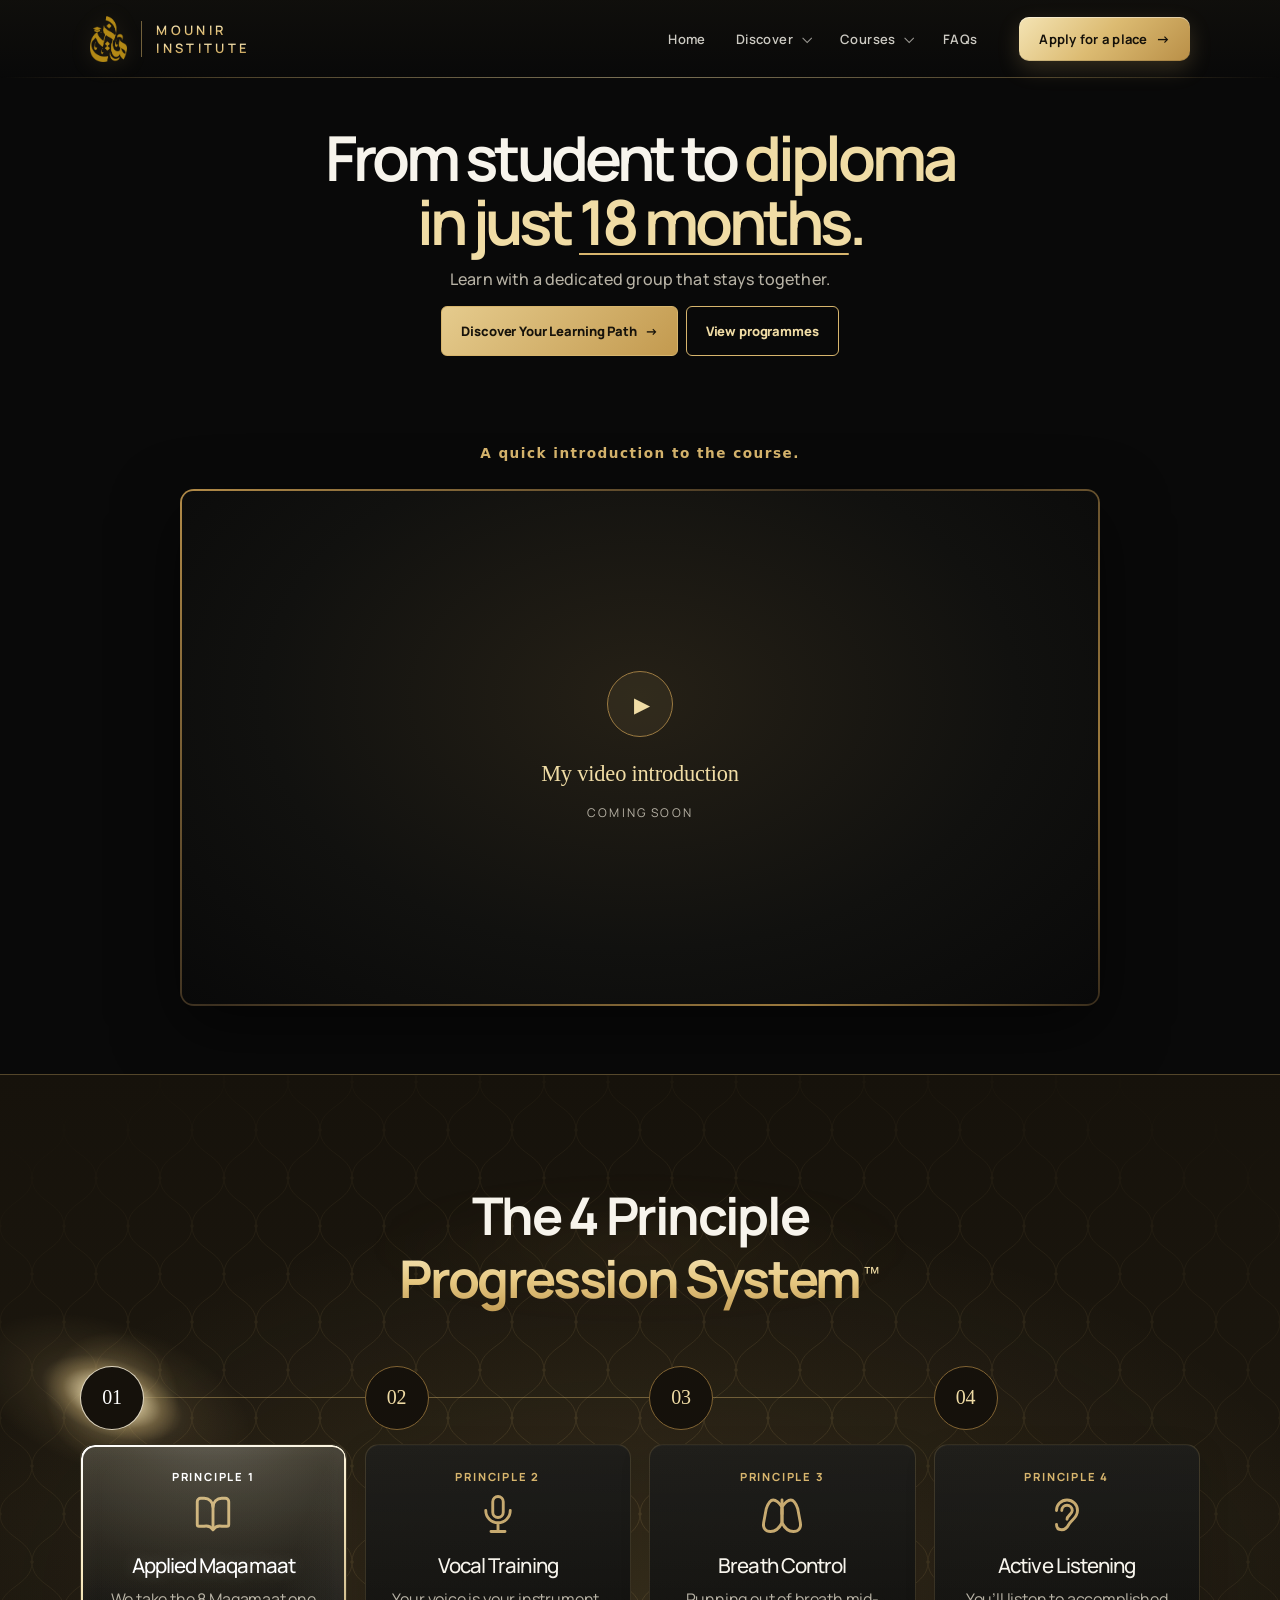
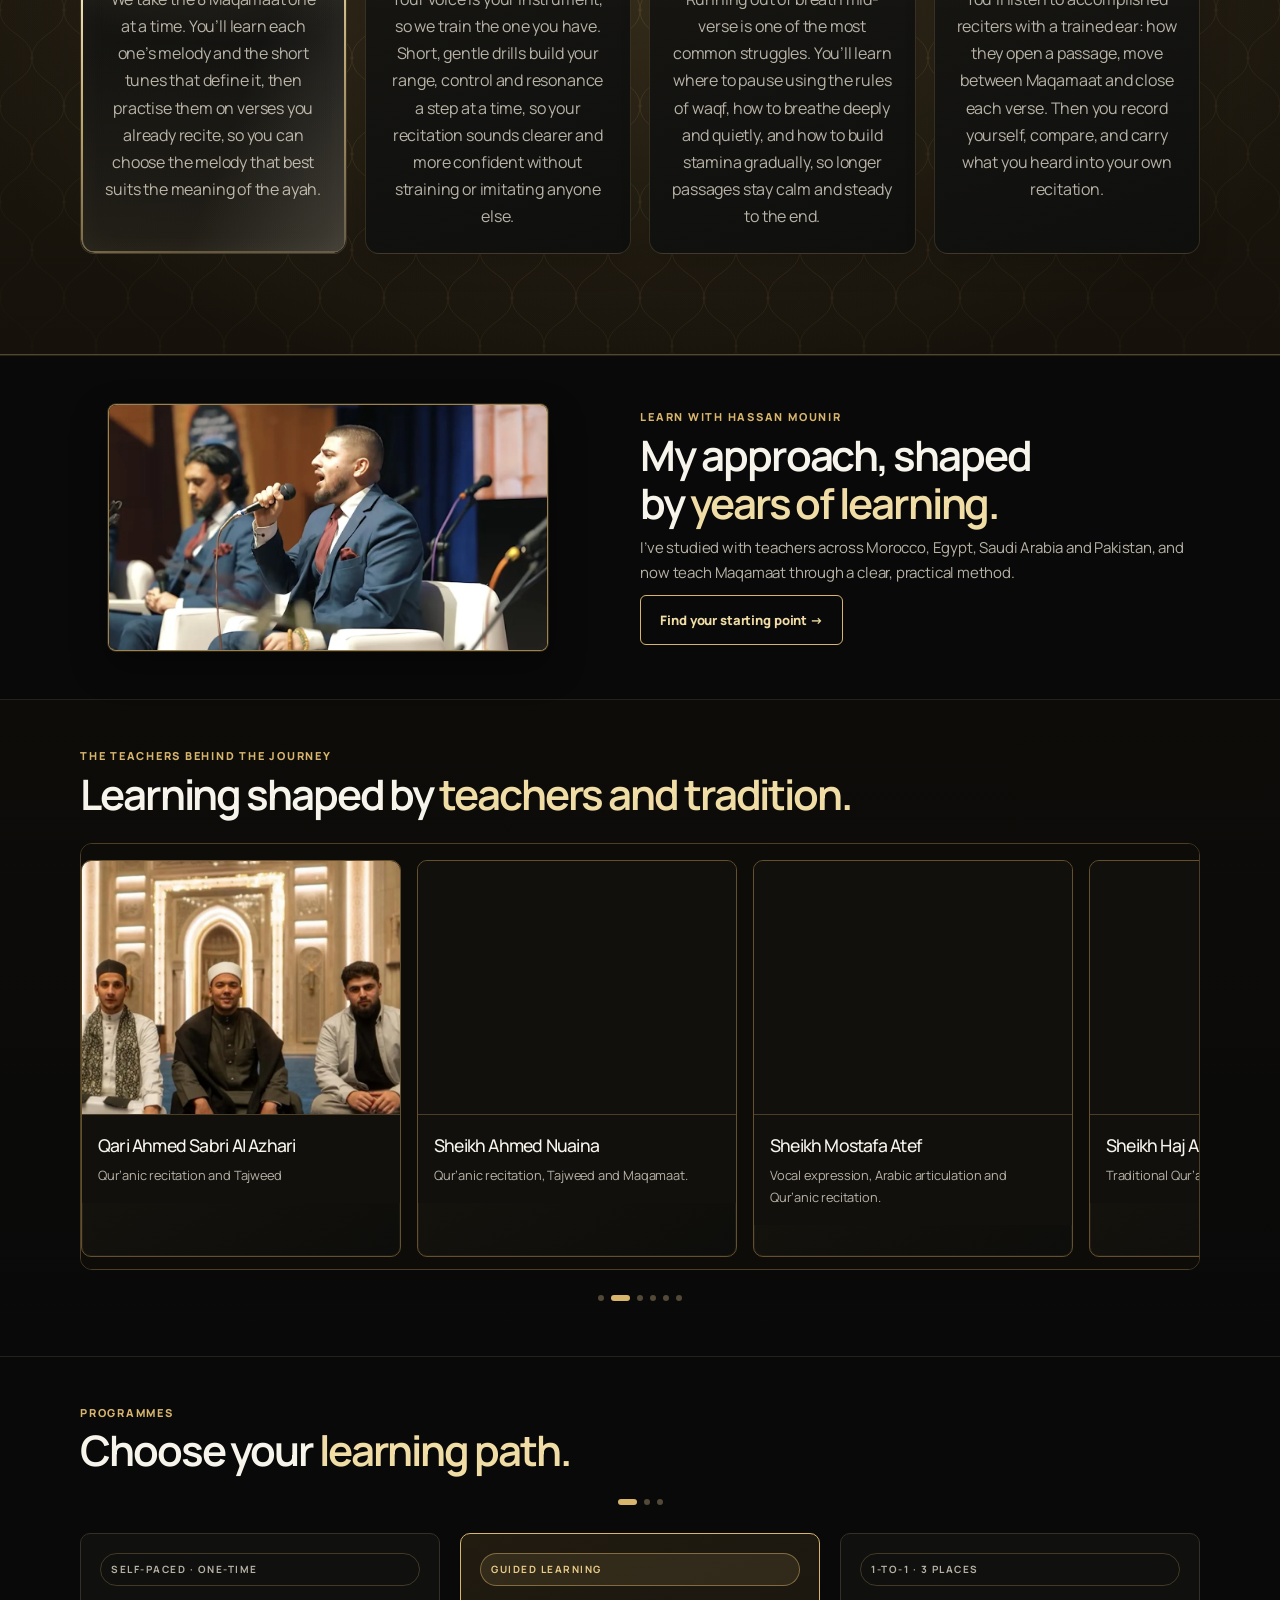
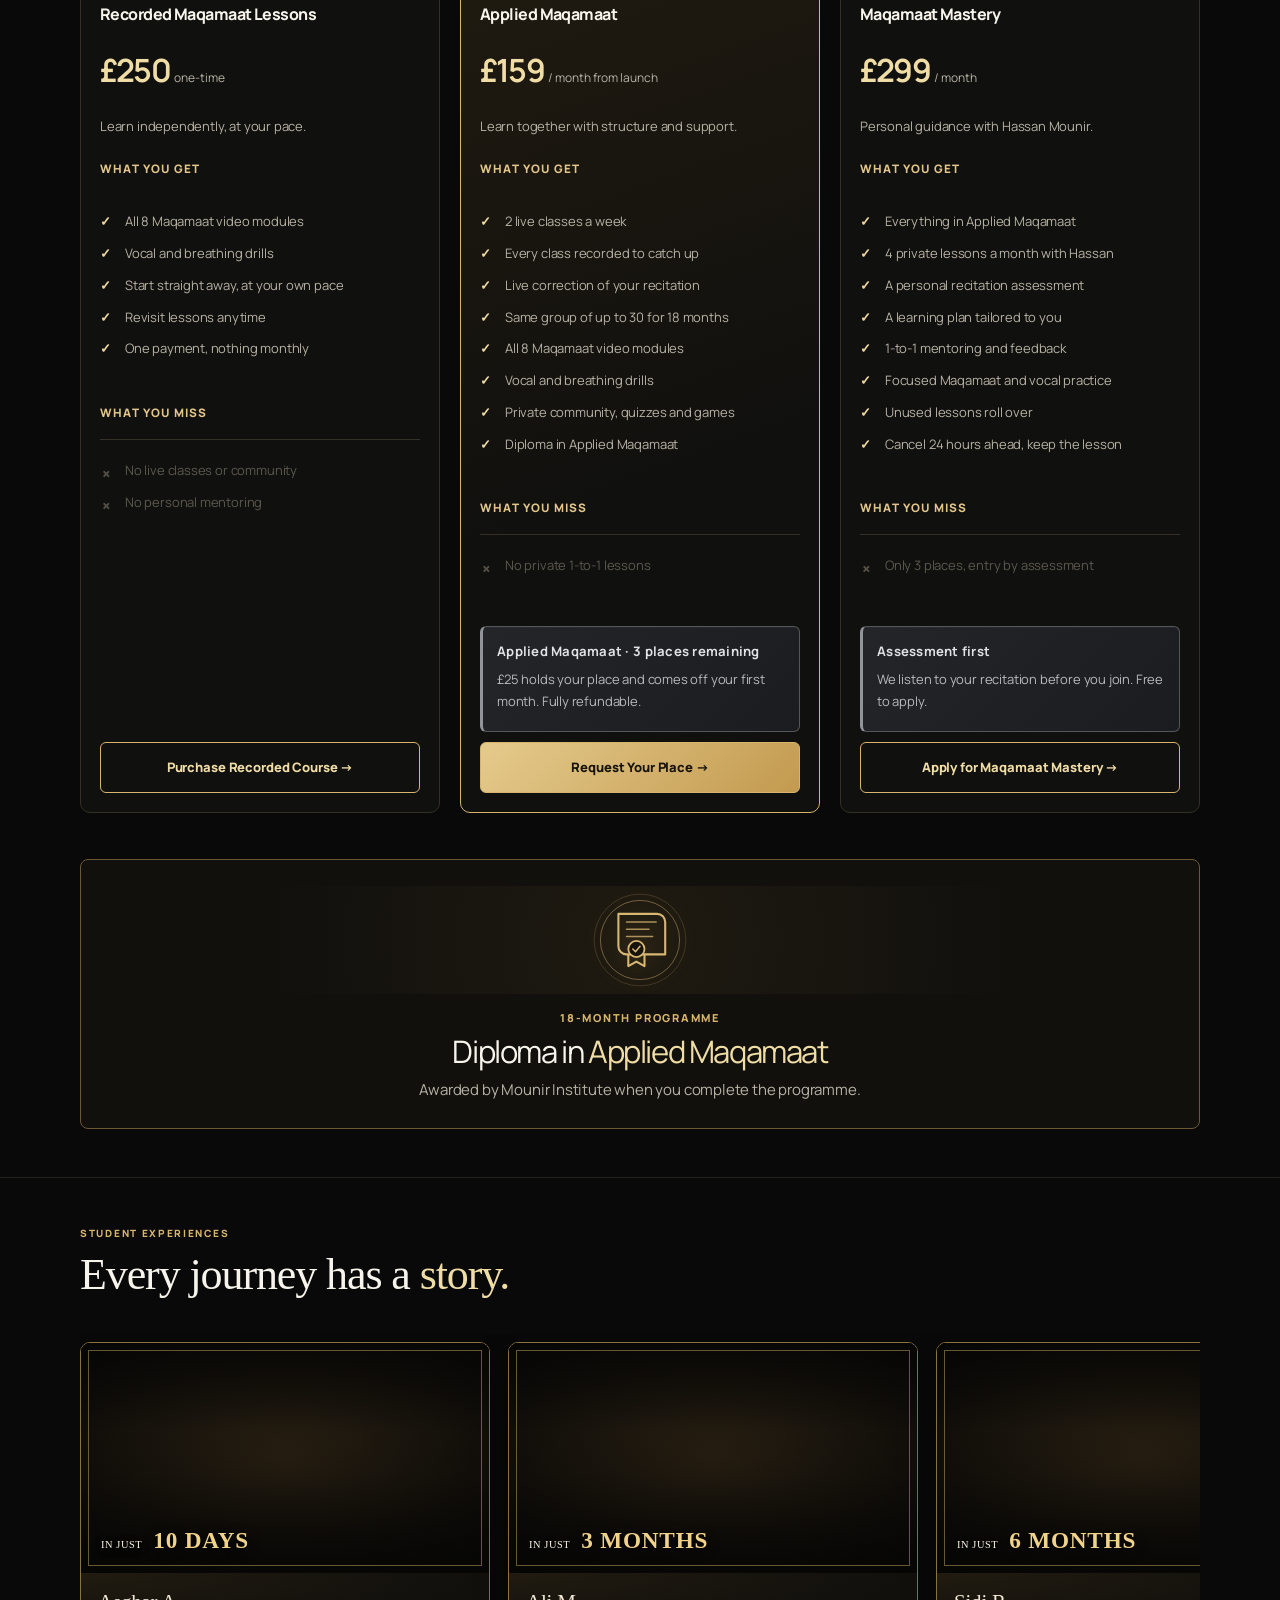
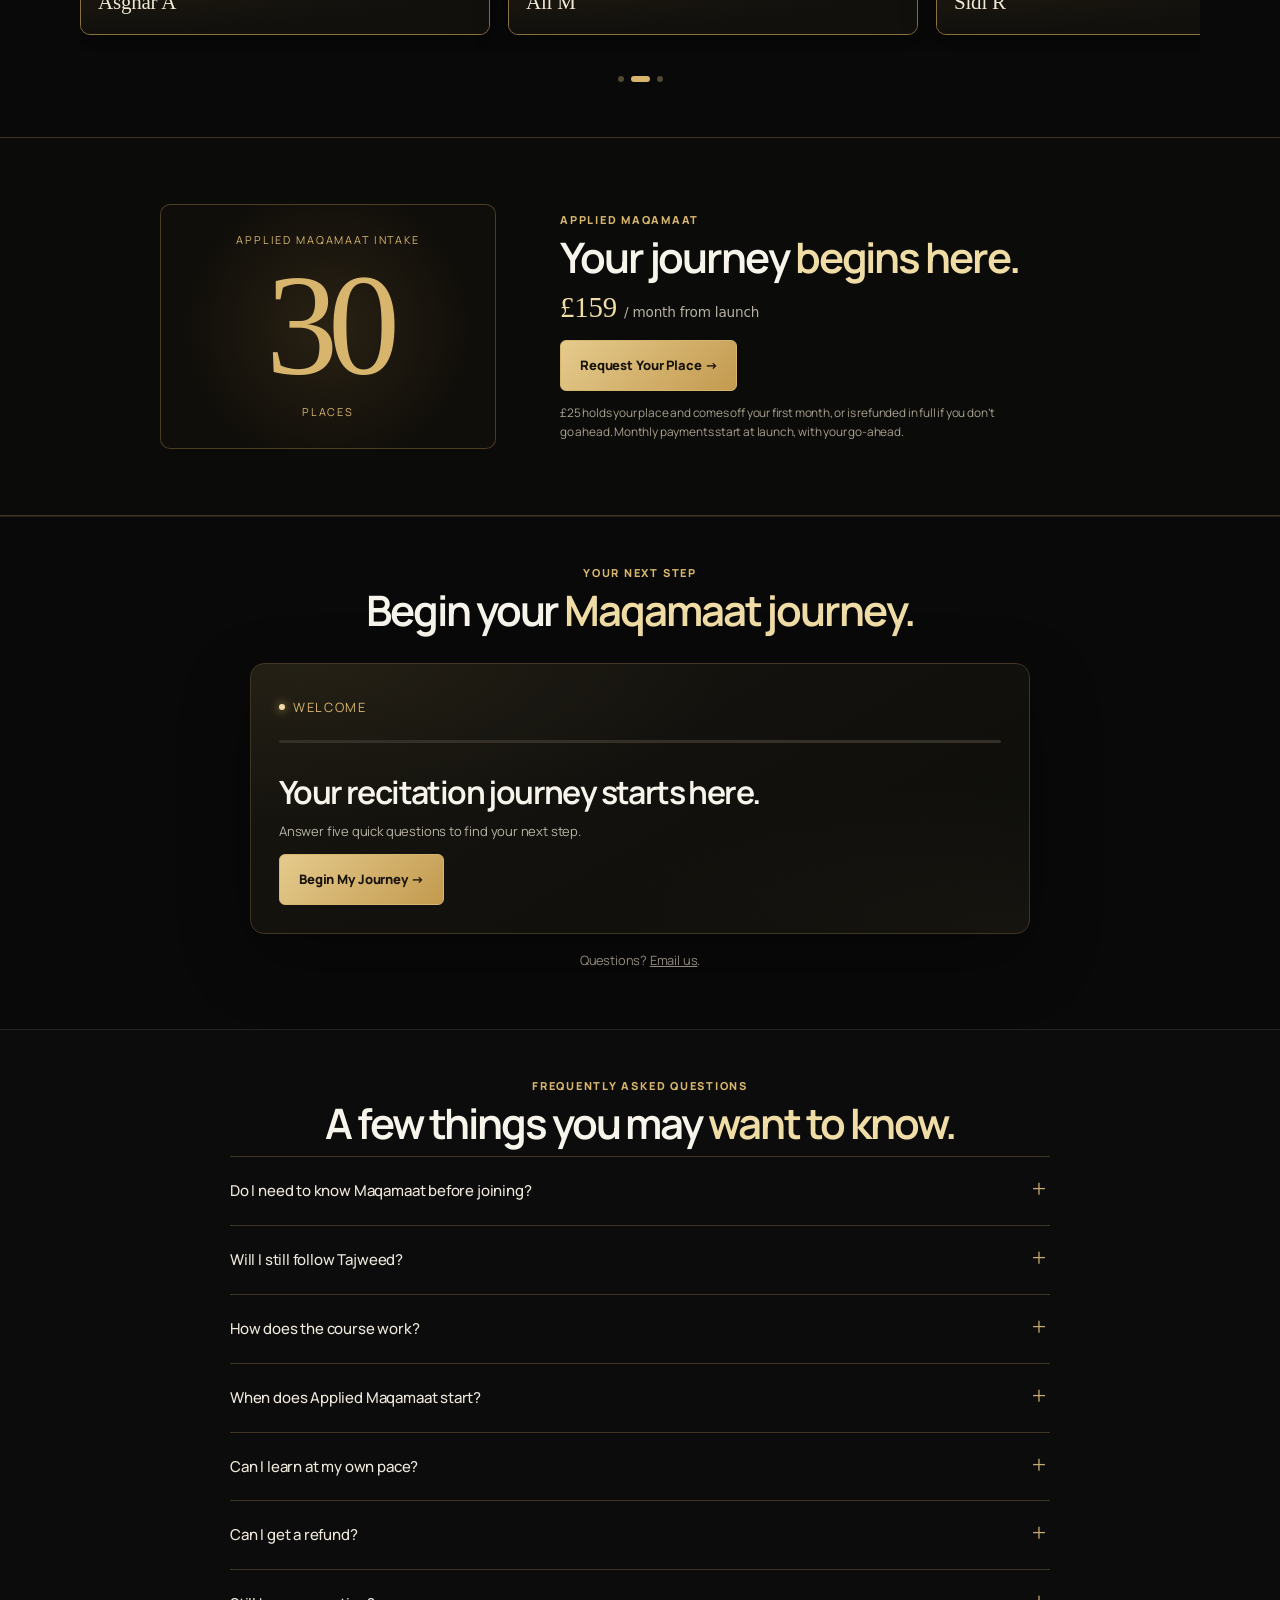
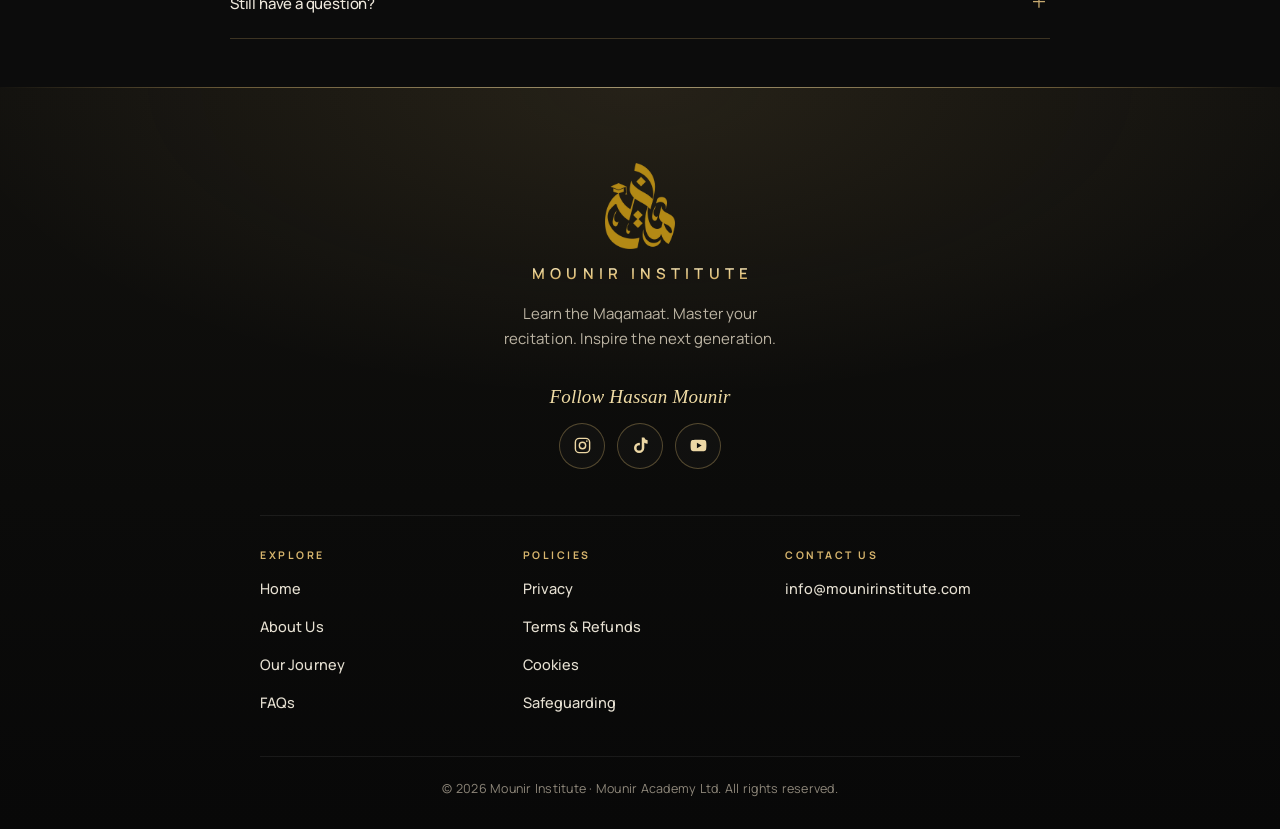
==== commit 96609ba4: "Make the recitation optional and up to 30 seconds, and use the same recorder on the assessment The r" ====
--- a/index.html
+++ b/index.html
@@ -7,6 +7,7 @@
 <link rel="preconnect" href="https://fonts.gstatic.com" crossorigin>
 <link rel="stylesheet" href="https://fonts.googleapis.com/css2?family=Manrope:wght@400;500;600;700;800&display=swap">
 <link rel="stylesheet" href="/assets/site.css?v=20261031e">
+<link rel="stylesheet" href="/assets/recitation.css?v=20261101a">
 <script src="/assets/site.js?v=20261031" defer></script>
 <meta name="theme-color" content="#090909">
 <meta name="description" content="Learn Qur’an recitation with the Maqamaat: live online classes, vocal and breath training, a Diploma in Applied Maqamaat and 1-to-1 lessons with Hassan Mounir.">
@@ -1338,33 +1339,7 @@
 <nav class="mf-links" aria-label="Footer navigation"><div class="mf-col"><span class="mf-col-title">Explore</span><a href="index.html#top">Home</a><a href="index.html#approach">About Us</a><a href="index.html#teachers">Our Journey</a><a href="index.html#faq">FAQs</a></div><div class="mf-col"><span class="mf-col-title">Policies</span><a href="privacy.html">Privacy</a><a href="terms.html">Terms &amp; Refunds</a><a href="cookies.html">Cookies</a><a href="safeguarding.html">Safeguarding</a></div><div class="mf-col mf-contact"><span class="mf-col-title">Contact Us</span><a href="mailto:info@mounirinstitute.com">info@mounirinstitute.com</a></div></nav>
 <div class="mf-bottom">© <span id="year">2026</span> Mounir Institute · Mounir Academy Ltd. All rights reserved.</div>
 </div></footer>
-<style id="recitation-recorder-2026">
-/* The recitation in the questionnaire's details step (1 November 2026). data-state on #recite shows one part at a time. */
-#recite .recite-hint{margin:0;color:#cfc6b4;font-size:.9rem;line-height:1.5}
-#recite .recite-hint strong{color:#f1d9a0;font-weight:600}
-#recite .recite-start,#recite .recite-live,#recite .recite-done{display:none}
-#recite[data-state="empty"] .recite-start{display:flex}
-#recite[data-state="recording"] .recite-live{display:flex}
-#recite[data-state="done"] .recite-done{display:block}
-#recite .recite-start{gap:10px;flex-wrap:wrap}
-#recite .recite-btn{appearance:none;display:inline-flex;align-items:center;justify-content:center;gap:9px;flex:1 1 150px;min-height:46px;margin:0;padding:10px 16px;border:1px solid rgba(215,181,109,.55);border-radius:7px;background:#15110b;color:#f1d9a0;font:inherit;font-size:14px!important;font-weight:700;cursor:pointer;-webkit-tap-highlight-color:transparent}
-#recite .recite-btn:hover{border-color:#d7b56d}
-#recite .recite-record{background:linear-gradient(135deg,#e2c47f,#b98f44);border-color:transparent;color:#15110b}
-#recite .recite-file{position:absolute;width:1px;height:1px;padding:0;border:0;opacity:0;pointer-events:none}
-#recite .recite-file:focus-visible+label{outline:2px solid #d7b56d;outline-offset:2px}
-#recite .recite-dot{flex:none;width:10px;height:10px;border-radius:50%;background:#c0392b}
-#recite .recite-record .recite-dot{background:#7d1a10}
-#recite .recite-live{align-items:center;gap:10px 12px;flex-wrap:wrap;padding:10px 12px;border:1px solid #494131;border-radius:7px;background:#0b0b09}
-#recite .recite-clock{color:#fff;font-weight:700;font-variant-numeric:tabular-nums}
-#recite .recite-note{flex:1 1 120px;color:#a99f8c;font-size:.82rem}
-#recite .recite-live .recite-btn{flex:0 0 auto;min-height:40px;padding:7px 16px}
-#recite .recite-done audio{display:block;width:100%;height:44px}
-#recite .recite-row{display:flex;align-items:center;justify-content:space-between;gap:10px;margin-top:6px;color:#cfc6b4;font-size:.85rem}
-#recite .recite-link{appearance:none;padding:6px 0;border:0;background:none;color:#d7b56d;font:inherit;text-decoration:underline;cursor:pointer}
-#recite .fineprint{margin-top:2px}
-@media (prefers-reduced-motion:no-preference){#recite .recite-live .recite-dot{animation:recite-pulse 1.2s ease-in-out infinite}}
-@keyframes recite-pulse{50%{opacity:.3}}
-</style>
+<script src="/assets/recitation.js?v=20261101a"></script>
 <script>
 (function(){
 const motionOK=!window.matchMedia('(prefers-reduced-motion: reduce)').matches;
@@ -1405,7 +1380,7 @@
 function details(){
   count.textContent="Your details";bar.style.width="100%";nav.hidden=false;next.hidden=false;next.disabled=true;next.textContent="Next Step →";
   const countryOptions=[["GB","United Kingdom","+44"],["US","United States","+1"],["CA","Canada","+1"],["AU","Australia","+61"],["NZ","New Zealand","+64"],["IE","Ireland","+353"],["FR","France","+33"],["DE","Germany","+49"],["ES","Spain","+34"],["IT","Italy","+39"],["NL","Netherlands","+31"],["BE","Belgium","+32"],["PT","Portugal","+351"],["CH","Switzerland","+41"],["SE","Sweden","+46"],["NO","Norway","+47"],["DK","Denmark","+45"],["PL","Poland","+48"],["GR","Greece","+30"],["TR","Türkiye","+90"],["MA","Morocco","+212"],["DZ","Algeria","+213"],["TN","Tunisia","+216"],["EG","Egypt","+20"],["SA","Saudi Arabia","+966"],["AE","United Arab Emirates","+971"],["QA","Qatar","+974"],["KW","Kuwait","+965"],["OM","Oman","+968"],["JO","Jordan","+962"],["LB","Lebanon","+961"],["IQ","Iraq","+964"],["PK","Pakistan","+92"],["IN","India","+91"],["BD","Bangladesh","+880"],["ID","Indonesia","+62"],["MY","Malaysia","+60"],["SG","Singapore","+65"],["PH","Philippines","+63"],["TH","Thailand","+66"],["CN","China","+86"],["JP","Japan","+81"],["KR","South Korea","+82"],["NG","Nigeria","+234"],["GH","Ghana","+233"],["KE","Kenya","+254"],["ZA","South Africa","+27"],["ET","Ethiopia","+251"],["SO","Somalia","+252"],["SD","Sudan","+249"],["UG","Uganda","+256"],["TZ","Tanzania","+255"],["BR","Brazil","+55"],["MX","Mexico","+52"],["AR","Argentina","+54"],["CL","Chile","+56"],["CO","Colombia","+57"],["PE","Peru","+51"],["RU","Russia","+7"],["UA","Ukraine","+380"],["IL","Israel","+972"],["PS","Palestine","+970"],["AF","Afghanistan","+93"],["LK","Sri Lanka","+94"],["NP","Nepal","+977"],["VN","Vietnam","+84"],["HK","Hong Kong","+852"],["TW","Taiwan","+886"],["JM","Jamaica","+1"],["TT","Trinidad and Tobago","+1"],["FJ","Fiji","+679"],["CY","Cyprus","+357"],["IS","Iceland","+354"],["LU","Luxembourg","+352"],["MT","Malta","+356"],["RO","Romania","+40"],["HU","Hungary","+36"],["CZ","Czechia","+420"],["SK","Slovakia","+421"],["HR","Croatia","+385"],["RS","Serbia","+381"],["BG","Bulgaria","+359"],["SI","Slovenia","+386"],["LT","Lithuania","+370"],["LV","Latvia","+371"],["EE","Estonia","+372"],["GE","Georgia","+995"],["AM","Armenia","+374"],["AZ","Azerbaijan","+994"]];
-content.innerHTML='<h3 class="question">Where can we send your results?</h3><p class="hint">Add your details below to receive your personalised Maqamaat learning path.</p><div class="field"><label for="full-name">Your name</label><input id="full-name" autocomplete="name" placeholder="Enter your name" aria-describedby="name-error" required><span id="name-error" class="details-error" role="alert" hidden>Please enter your name.</span></div><div class="field"><label for="email">Email address</label><input id="email" type="email" autocomplete="email" placeholder="you@example.com" aria-describedby="email-error" required><span id="email-error" class="details-error" role="alert" hidden>Please enter a valid email address, like name@example.com.</span></div><div class="field"><label for="phone">WhatsApp number *</label><div class="phone-combo" style="display:flex;align-items:stretch;width:100%"><div class="country-picker"><button type="button" id="country-trigger" class="country-trigger" aria-haspopup="listbox" aria-expanded="false"><span id="country-selected" class="country-selected">🇲🇦 +212</span><span class="country-arrow">▼</span></button><input id="country-code" type="hidden" value="+212"><div id="country-dropdown" class="country-dropdown" hidden><input id="country-search" class="country-search" type="search" aria-label="Search country or calling code" placeholder="Search country or code" autocomplete="off"><div id="country-results" class="country-results" role="listbox"></div></div></div><input id="phone" type="tel" inputmode="tel" autocomplete="tel-national" placeholder="Your number" aria-describedby="phone-help" required style="flex:1;min-width:0;width:0;background:transparent;border:0;border-radius:0;padding:11px 12px;color:#fff;font:inherit;outline:none"></div><span id="phone-help" class="fineprint">Choose your country code in the same bar, then enter your number.</span><span id="phone-error" class="details-error" role="alert" hidden>Please enter a valid WhatsApp number, including the correct country code.</span></div><div class="field" id="recite" data-state="empty" role="group" aria-labelledby="recite-label"><label id="recite-label">Your recitation *</label><p class="recite-hint">Record or upload <strong>30 to 90 seconds</strong> of your recitation, so our teachers can hear where you are now.</p><div class="recite-start"><button type="button" class="recite-btn recite-record" id="recite-record"><span class="recite-dot" aria-hidden="true"></span>Record now</button><input id="recite-file" class="recite-file" type="file" accept="audio/*,.m4a,.mp3,.wav,.aac,.ogg,.opus,.webm,.caf"><label class="recite-btn" for="recite-file">Upload a recording</label></div><div class="recite-live" role="status" aria-live="polite"><span class="recite-dot" aria-hidden="true"></span><span class="recite-clock" id="recite-clock">0:00 / 1:30</span><span class="recite-note" id="recite-note"></span><button type="button" class="recite-btn" id="recite-stop">Stop</button></div><div class="recite-done"><audio id="recite-player" controls preload="metadata" aria-label="Your recitation"></audio><div class="recite-row"><span id="recite-summary"></span><button type="button" class="recite-link" id="recite-redo">Remove and try again</button></div></div><span id="recite-error" class="details-error" role="alert" hidden></span><span class="fineprint">Only our teachers listen to it, to place you in the right group. It is sent when you secure your place.</span></div><p class="fineprint">Your details help us personalise your results and understand your learning goals.</p>';
+content.innerHTML='<h3 class="question">Where can we send your results?</h3><p class="hint">Add your details below to receive your personalised Maqamaat learning path.</p><div class="field"><label for="full-name">Your name</label><input id="full-name" autocomplete="name" placeholder="Enter your name" aria-describedby="name-error" required><span id="name-error" class="details-error" role="alert" hidden>Please enter your name.</span></div><div class="field"><label for="email">Email address</label><input id="email" type="email" autocomplete="email" placeholder="you@example.com" aria-describedby="email-error" required><span id="email-error" class="details-error" role="alert" hidden>Please enter a valid email address, like name@example.com.</span></div><div class="field"><label for="phone">WhatsApp number *</label><div class="phone-combo" style="display:flex;align-items:stretch;width:100%"><div class="country-picker"><button type="button" id="country-trigger" class="country-trigger" aria-haspopup="listbox" aria-expanded="false"><span id="country-selected" class="country-selected">🇲🇦 +212</span><span class="country-arrow">▼</span></button><input id="country-code" type="hidden" value="+212"><div id="country-dropdown" class="country-dropdown" hidden><input id="country-search" class="country-search" type="search" aria-label="Search country or calling code" placeholder="Search country or code" autocomplete="off"><div id="country-results" class="country-results" role="listbox"></div></div></div><input id="phone" type="tel" inputmode="tel" autocomplete="tel-national" placeholder="Your number" aria-describedby="phone-help" required style="flex:1;min-width:0;width:0;background:transparent;border:0;border-radius:0;padding:11px 12px;color:#fff;font:inherit;outline:none"></div><span id="phone-help" class="fineprint">Choose your country code in the same bar, then enter your number.</span><span id="phone-error" class="details-error" role="alert" hidden>Please enter a valid WhatsApp number, including the correct country code.</span></div><div class="field" id="recite"></div><p class="fineprint">Your details help us personalise your results and understand your learning goals.</p>';
   ["name","email","phone"].forEach(kind=>{const field=content.querySelector("#"+(kind==="name"?"full-name":kind));const err=content.querySelector("#"+kind+"-error");if(field&&err){const label=field.closest(".field")?.querySelector("label");if(label)label.insertAdjacentElement("afterend",err);}});
   const name=content.querySelector("#full-name"),email=content.querySelector("#email"),country=content.querySelector("#country-code"),countryTrigger=content.querySelector("#country-trigger"),countrySelected=content.querySelector("#country-selected"),countryDropdown=content.querySelector("#country-dropdown"),countrySearch=content.querySelector("#country-search"),countryResults=content.querySelector("#country-results"),phone=content.querySelector("#phone"),phoneError=content.querySelector("#phone-error"),nameError=content.querySelector("#name-error"),emailError=content.querySelector("#email-error"),phoneCombo=content.querySelector(".phone-combo");
   function flag(code){return String.fromCodePoint(...code.split("").map(x=>127397+x.charCodeAt(0)))}
@@ -1425,73 +1400,15 @@
   countrySearch.addEventListener("input",showCountryResults);
   countrySearch.addEventListener("keydown",e=>{if(e.key==="Escape"){countryDropdown.hidden=true;countryTrigger.setAttribute("aria-expanded","false");countryTrigger.focus()}else if(e.key==="Enter"&&!countryDropdown.hidden){e.preventDefault();const first=countryResults.querySelector(".country-result");if(first)first.click()}});
   document.addEventListener("click",e=>{const picker=content.querySelector(".country-picker");if(picker&&!picker.contains(e.target)){countryDropdown.hidden=true;countryTrigger.setAttribute("aria-expanded","false")}});
-  function check(){const validPhone=whatsappNumber(country.value,phone.value).valid;nameError.hidden=!(name.dataset.touched&&!name.value.trim());emailError.textContent="Please enter a valid email address.";phoneError.textContent="Please enter a valid WhatsApp number.";emailError.hidden=!(email.dataset.touched&&(!email.value.trim()||!email.validity.valid));phoneError.hidden=!(phone.dataset.touched&&!validPhone);next.disabled=!(name.value.trim()&&email.validity.valid&&email.value.trim()&&validPhone&&recitation);}
-  reciteSetup(check);
+  function check(){const validPhone=whatsappNumber(country.value,phone.value).valid;nameError.hidden=!(name.dataset.touched&&!name.value.trim());emailError.textContent="Please enter a valid email address.";phoneError.textContent="Please enter a valid WhatsApp number.";emailError.hidden=!(email.dataset.touched&&(!email.value.trim()||!email.validity.valid));phoneError.hidden=!(phone.dataset.touched&&!validPhone);next.disabled=!(name.value.trim()&&email.validity.valid&&email.value.trim()&&validPhone);}
+  reciteControl=window.miRecitation?miRecitation.mount(content.querySelector("#recite"),{label:"Your recitation (optional)",hint:"Record or upload <strong>up to 30 seconds</strong> of your recitation, so our teachers can hear where you are now.",privacy:"Only our teachers listen to it, to place you in the right group. It is sent when you secure your place.",min:5,max:30,value:recitation,onChange:v=>{recitation=v;}}):null;
   name.addEventListener("input",()=>{name.dataset.touched="true";check()});email.addEventListener("input",()=>{email.dataset.touched="true";emailError.textContent="Please enter a valid email address.";check()});phone.addEventListener("input",()=>{phone.dataset.touched="true";phoneError.textContent="Please enter a valid WhatsApp number.";check()});name.addEventListener("blur",()=>{name.dataset.touched="true";check()});email.addEventListener("blur",()=>{email.dataset.touched="true";check()});phone.addEventListener("blur",()=>{phone.dataset.touched="true";check()});country.addEventListener("change",()=>{check()});name.focus();next.textContent="Next Step →";
 }
-// The recitation (Hassan, 1 November 2026): 30 to 90 seconds, recorded here or uploaded, is needed before the results.
+// The recitation (Hassan, 1 November 2026): optional, up to 30 seconds, recorded here or uploaded (assets/recitation.js).
 // It stays in this page until Secure My Place, which saves the application and then sends the audio to the owners'
 // private Supabase Storage (api/recitation-upload.js). Nothing is uploaded if they never secure a place.
-const RECITE_MIN=30,RECITE_MAX=90,RECITE_BYTES=20*1024*1024;
-let recitation=null,recitationStop=null;
-function stopRecitation(){if(recitationStop)recitationStop();}
-const reciteClock=s=>Math.floor(s/60)+":"+String(Math.floor(s%60)).padStart(2,"0");
-const reciteTypes={m4a:"audio/mp4",mp4:"audio/mp4",mp3:"audio/mpeg",wav:"audio/wav",aac:"audio/aac",ogg:"audio/ogg",opus:"audio/ogg",webm:"audio/webm",caf:"audio/x-caf"};
-function reciteSetup(check){
-  const box=content.querySelector("#recite"),record=box.querySelector("#recite-record"),file=box.querySelector("#recite-file"),clock=box.querySelector("#recite-clock"),note=box.querySelector("#recite-note"),stop=box.querySelector("#recite-stop"),player=box.querySelector("#recite-player"),summary=box.querySelector("#recite-summary"),redo=box.querySelector("#recite-redo"),error=box.querySelector("#recite-error");
-  let recorder=null;
-  const fail=message=>{error.textContent=message||"";error.hidden=!message;};
-  const show=()=>{
-    box.dataset.state=recitation?"done":"empty";
-    if(recitation){player.src=URL.createObjectURL(recitation.blob);summary.textContent=(recitation.source==="recorded"?"Recorded":"Uploaded")+(recitation.seconds?" · "+reciteClock(recitation.seconds):" · "+recitation.name);}
-    check();
-  };
-  const keep=(blob,type,seconds,source,name)=>{recitation={blob:blob,type:type,seconds:seconds,source:source,name:name||""};fail("");show();};
-  record.addEventListener("click",async()=>{
-    fail("");
-    if(!navigator.mediaDevices||!navigator.mediaDevices.getUserMedia||!window.MediaRecorder){fail("This browser can’t record here. Please upload a recording instead.");return;}
-    let stream;
-    try{stream=await navigator.mediaDevices.getUserMedia({audio:true});}catch(e){fail("We couldn’t use your microphone. Allow it in your browser’s settings, or upload a recording instead.");return;}
-    const type=["audio/webm;codecs=opus","audio/mp4","audio/webm","audio/ogg;codecs=opus"].find(t=>MediaRecorder.isTypeSupported(t))||"";
-    const chunks=[],started=Date.now();let cancelled=false,tick=0;
-    recorder=type?new MediaRecorder(stream,{mimeType:type}):new MediaRecorder(stream);
-    recorder.ondataavailable=e=>{if(e.data&&e.data.size)chunks.push(e.data);};
-    recorder.onstop=()=>{
-      clearInterval(tick);stream.getTracks().forEach(t=>t.stop());recitationStop=null;
-      if(cancelled)return;
-      const seconds=Math.min((Date.now()-started)/1000,RECITE_MAX),kind=(recorder.mimeType||type||"audio/webm").split(";")[0];
-      if(seconds<RECITE_MIN){box.dataset.state="empty";fail("That was "+reciteClock(seconds)+". Please record at least 30 seconds.");return;}
-      keep(new Blob(chunks,{type:kind}),kind,seconds,"recorded");
-    };
-    recitationStop=()=>{cancelled=true;clearInterval(tick);if(recorder.state!=="inactive")recorder.stop();stream.getTracks().forEach(t=>t.stop());recitationStop=null;};
-    recorder.start(1000);box.dataset.state="recording";
-    const update=()=>{
-      const s=(Date.now()-started)/1000;
-      clock.textContent=reciteClock(Math.min(s,RECITE_MAX))+" / 1:30";
-      note.textContent=s<RECITE_MIN?"Keep going, at least 0:30":"You can stop when you’re ready";
-      if(s>=RECITE_MAX&&recorder.state==="recording")recorder.stop();
-    };
-    update();tick=setInterval(update,250);
-  });
-  stop.addEventListener("click",()=>{if(recorder&&recorder.state==="recording")recorder.stop();});
-  file.addEventListener("change",()=>{
-    const f=file.files[0];file.value="";if(!f)return;fail("");
-    const ext=(f.name.split(".").pop()||"").toLowerCase(),kind=/^audio\//.test(f.type)?f.type.split(";")[0]:reciteTypes[ext];
-    if(!kind){fail("Please choose an audio file, such as a voice memo.");return;}
-    if(f.size>RECITE_BYTES){fail("That file is over 20 MB. Please choose a smaller recording.");return;}
-    // Reads the length from the file itself; a file whose length can’t be read is accepted as it is.
-    const probe=new Audio(),url=URL.createObjectURL(f);let settled=false;
-    const finish=seconds=>{
-      if(settled)return;settled=true;URL.revokeObjectURL(url);
-      const known=isFinite(seconds)&&seconds>0;
-      if(known&&(seconds<RECITE_MIN-.5||seconds>RECITE_MAX+.5)){fail("That recording is "+reciteClock(seconds)+". Please choose one between 30 and 90 seconds.");return;}
-      keep(f,kind,known?seconds:0,"uploaded",f.name);
-    };
-    probe.preload="metadata";probe.onloadedmetadata=()=>finish(probe.duration);probe.onerror=()=>finish(NaN);setTimeout(()=>finish(NaN),5000);probe.src=url;
-  });
-  redo.addEventListener("click",()=>{recitation=null;player.removeAttribute("src");player.load();show();record.focus();});
-  show();
-}
+let recitation=null,reciteControl=null;
+function stopRecitation(){if(reciteControl)reciteControl.stop();}
 function emailDraftLink(){
  const subject=encodeURIComponent("Mounir Institute: Applied Maqamaat Place Request");
  const body=encodeURIComponent("Assalamu alaikum Mounir Institute,\n\nI'd like to request one of the first 30 Applied Maqamaat places. Here are my questionnaire answers:\n\nName: "+answers.name+"\nEmail: "+answers.email+"\nWhatsApp number (international format): "+answers.phone+"\nRegion: "+answers.region+"\nAge group: "+answers.age+"\nMain goal: "+answers.goal+"\nPreferred format: "+answers.format+"\nReady to start: "+answers.start+"\nLead priority: "+(answers.start.startsWith("Tomorrow")?"HIGH: ready tomorrow":"NURTURE: later timeframe")+"\n\nI understand the programme is £159/month at launch, no payment is taken now, and a place is only confirmed when Mounir Institute contacts me with enrolment details. Please consider my request in the order received.\n");
@@ -1499,7 +1416,7 @@
 }
 let funnelStage="";
 let verifiedDetails=false,applicationId="";
-function hasVerifiedDetails(){return verifiedDetails&&!!recitation&&!!answers.name&&/^[^\s@]+@[^\s@]+\.[^\s@]+$/.test(answers.email||"")&&/^\+[1-9]\d{7,14}$/.test(answers.phone||"");}
+function hasVerifiedDetails(){return verifiedDetails&&!!answers.name&&/^[^\s@]+@[^\s@]+\.[^\s@]+$/.test(answers.email||"")&&/^\+[1-9]\d{7,14}$/.test(answers.phone||"");}
 function done(){
  answers.name=content.querySelector("#full-name").value.trim();answers.email=content.querySelector("#email").value.trim();answers.phone=content.querySelector("#phone").value.replace(/[\s().-]/g,"");
  count.textContent="Watch the video";bar.style.width="100%";nav.hidden=true;
@@ -1622,7 +1539,7 @@
 document.getElementById("begin").addEventListener("click",()=>{index=0;steps.forEach(step=>answers[step.key]="");render()});
 back.addEventListener("click",()=>{funnelStage="";next.hidden=false;back.hidden=false;if(infoStep){infoStep=false;index=steps.length-1;render()}else if(index>0){index--;render()}else{index=-1;nav.hidden=true;count.textContent="Welcome";bar.style.width="0";content.innerHTML='<h3 class="question">Your recitation journey starts here.</h3><p class="hint">Answer five quick questions to find your next step.</p><button class="cta" id="begin">Begin My Journey →</button>';document.getElementById("begin").addEventListener("click",()=>{index=0;render()})}});
 let infoStep=false;
-next.addEventListener("click",async()=>{if(funnelStage==="short-vsl"){animateResultsUnlock();return;}if(funnelStage==="results"){funnelStage="";showVsl();return;}if(index<steps.length-1){index++;render()}else if(!infoStep){infoStep=true;details()}else{const name=content.querySelector("#full-name"),email=content.querySelector("#email"),country=content.querySelector("#country-code"),phone=content.querySelector("#phone");if(!name||!email||!country||!phone||!name.value.trim()||!email.validity.valid||!email.value.trim())return;const number=whatsappNumber(country.value,phone.value);if(!number.valid||!recitation)return;answers.name=name.value.trim();answers.email=email.value.trim();answers.phone=number.full;verifiedDetails=true;applicationId="";showResults()}});
+next.addEventListener("click",async()=>{if(funnelStage==="short-vsl"){animateResultsUnlock();return;}if(funnelStage==="results"){funnelStage="";showVsl();return;}if(index<steps.length-1){index++;render()}else if(!infoStep){infoStep=true;details()}else{const name=content.querySelector("#full-name"),email=content.querySelector("#email"),country=content.querySelector("#country-code"),phone=content.querySelector("#phone");if(!name||!email||!country||!phone||!name.value.trim()||!email.validity.valid||!email.value.trim())return;const number=whatsappNumber(country.value,phone.value);if(!number.valid)return;answers.name=name.value.trim();answers.email=email.value.trim();answers.phone=number.full;verifiedDetails=true;applicationId="";showResults()}});
 
 })();
 </script>
--- a/assets/recitation.css
+++ b/assets/recitation.css
@@ -0,0 +1,33 @@
+/* The recitation recorder (assets/recitation.js), on the homepage questionnaire and the 1-to-1 assessment.
+   data-state on .recite shows one part at a time: empty, recording or done. */
+.recite { display: grid; gap: 8px; }
+.recite .recite-hint { margin: 0; color: #cfc6b4; font-size: .9rem; line-height: 1.5; }
+.recite .recite-hint strong { color: #f1d9a0; font-weight: 600; }
+.recite .recite-start, .recite .recite-live, .recite .recite-done { display: none; }
+.recite[data-state="empty"] .recite-start { display: flex; }
+.recite[data-state="recording"] .recite-live { display: flex; }
+.recite[data-state="done"] .recite-done { display: block; }
+.recite .recite-start { gap: 10px; flex-wrap: wrap; }
+.recite .recite-btn {
+  appearance: none; display: inline-flex; align-items: center; justify-content: center; gap: 9px; flex: 1 1 150px; min-height: 46px;
+  margin: 0; padding: 10px 16px; border: 1px solid rgba(215, 181, 109, .55); border-radius: 7px; background: #15110b; color: #f1d9a0;
+  font: inherit; font-size: 14px; font-weight: 700; line-height: 1.2; cursor: pointer; -webkit-tap-highlight-color: transparent;
+}
+.recite .recite-btn:hover { border-color: #d7b56d; }
+.recite .recite-btn:focus-visible { outline: 2px solid #d7b56d; outline-offset: 2px; }
+.recite .recite-record { background: linear-gradient(135deg, #e2c47f, #b98f44); border-color: transparent; color: #15110b; }
+.recite .recite-file { display: none !important; }
+.recite .recite-dot { flex: none; width: 10px; height: 10px; border-radius: 50%; background: #c0392b; }
+.recite .recite-record .recite-dot { background: #7d1a10; }
+.recite .recite-live { align-items: center; gap: 10px 12px; flex-wrap: wrap; padding: 10px 12px; border: 1px solid #494131; border-radius: 7px; background: #0b0b09; }
+.recite .recite-clock { color: #fff; font-weight: 700; font-variant-numeric: tabular-nums; }
+.recite .recite-note { flex: 1 1 120px; color: #a99f8c; font-size: .82rem; }
+.recite .recite-live .recite-btn { flex: 0 0 auto; min-height: 40px; padding: 7px 16px; }
+.recite .recite-done audio { display: block; width: 100%; height: 44px; }
+.recite .recite-row { display: flex; align-items: center; justify-content: space-between; gap: 10px; margin-top: 6px; color: #cfc6b4; font-size: .85rem; }
+.recite .recite-link { appearance: none; padding: 6px 0; border: 0; background: none; color: #d7b56d; font: inherit; text-decoration: underline; cursor: pointer; }
+.recite .recite-error { margin: 2px 0 0; color: #ff7777; font-size: .82rem; font-weight: 650; line-height: 1.45; }
+.recite .recite-error[hidden] { display: none; }
+.recite .recite-privacy { margin: 2px 0 0; color: #918a7c; font-size: .8rem; }
+@media (prefers-reduced-motion: no-preference) { .recite .recite-live .recite-dot { animation: recite-pulse 1.2s ease-in-out infinite; } }
+@keyframes recite-pulse { 50% { opacity: .3; } }
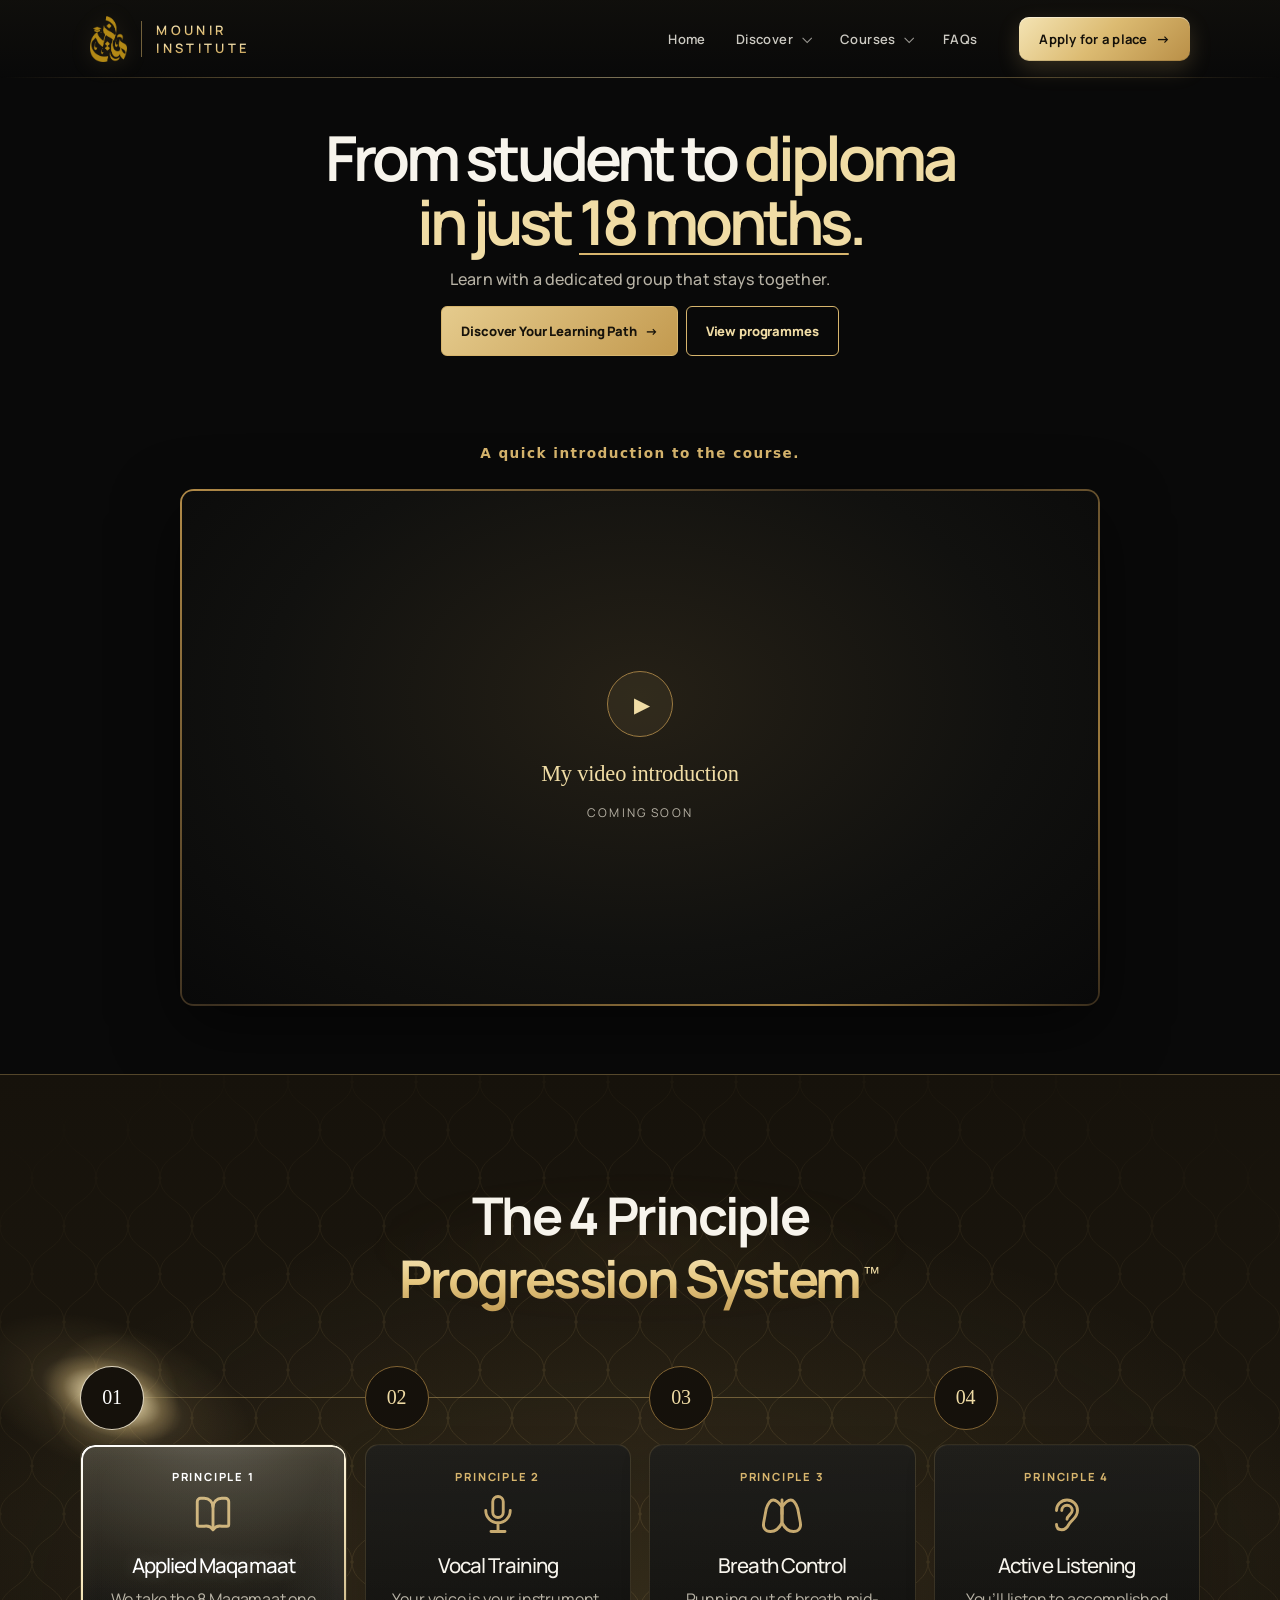
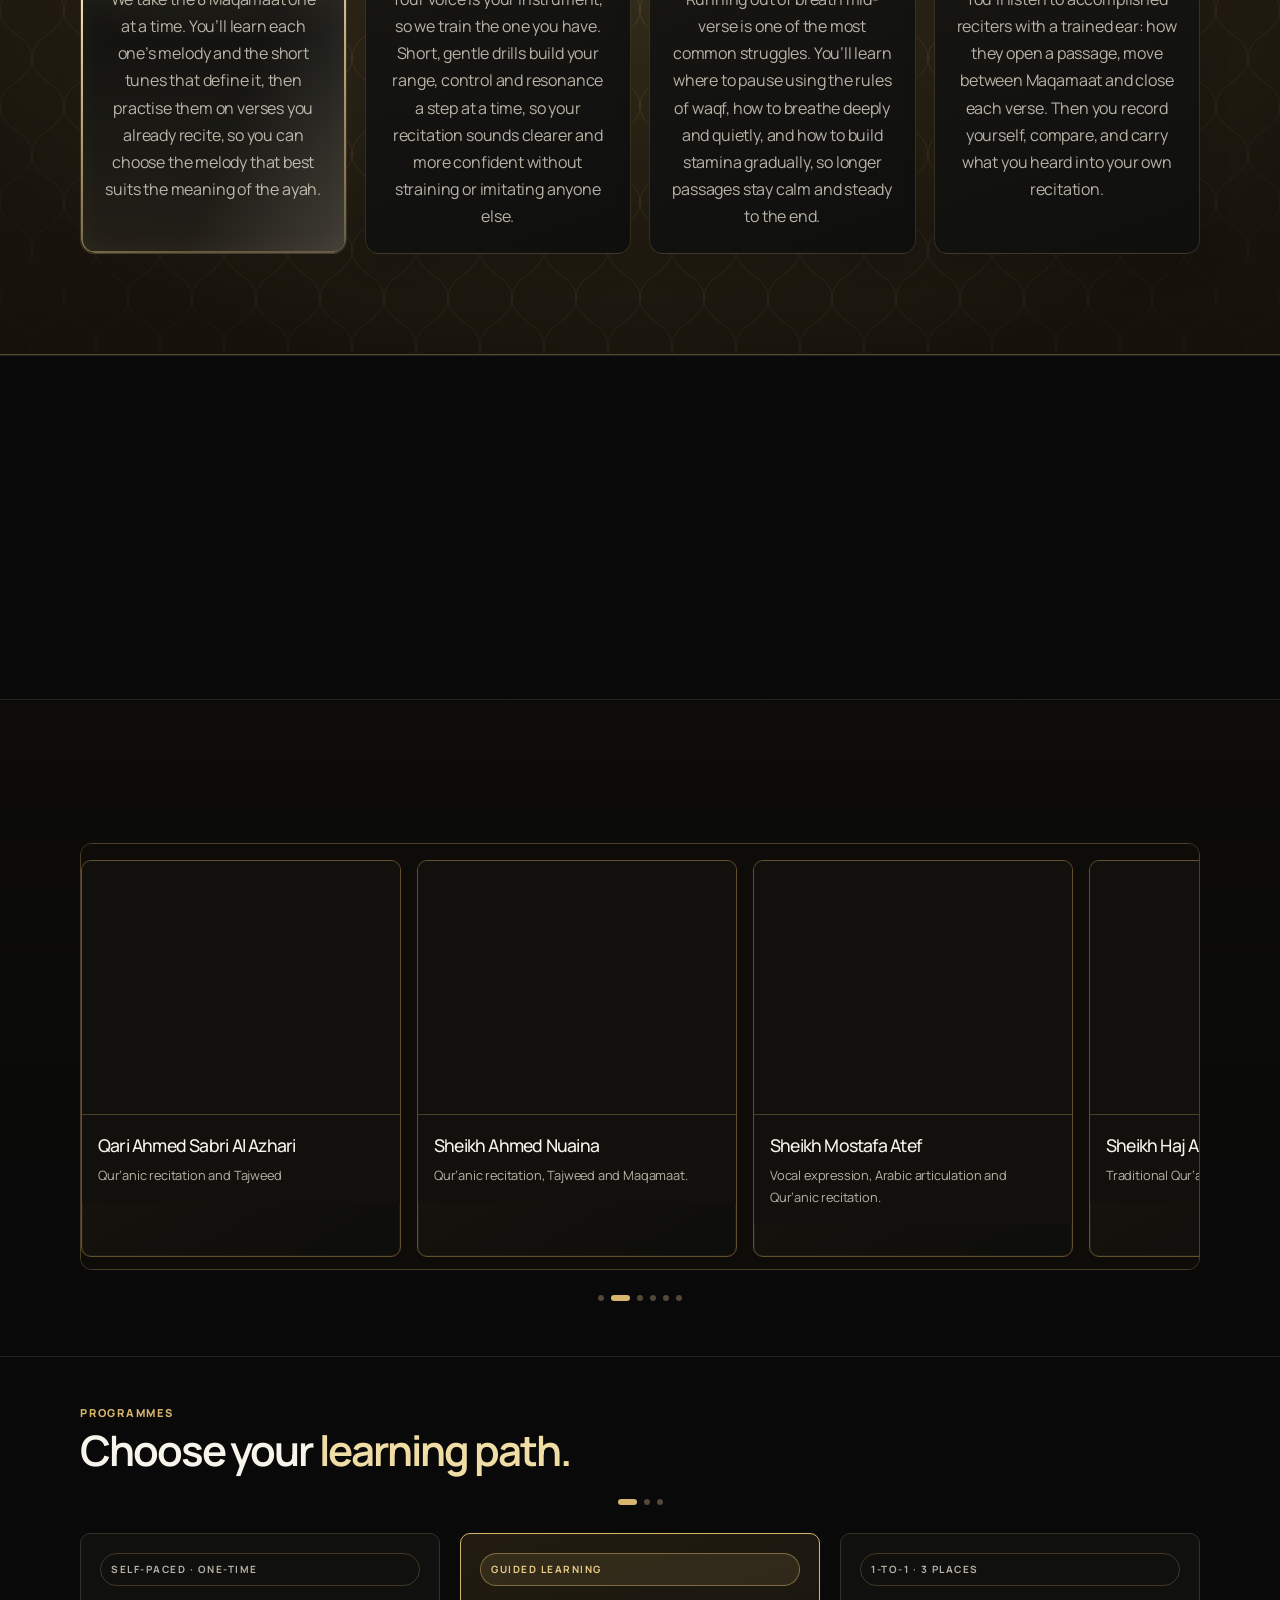
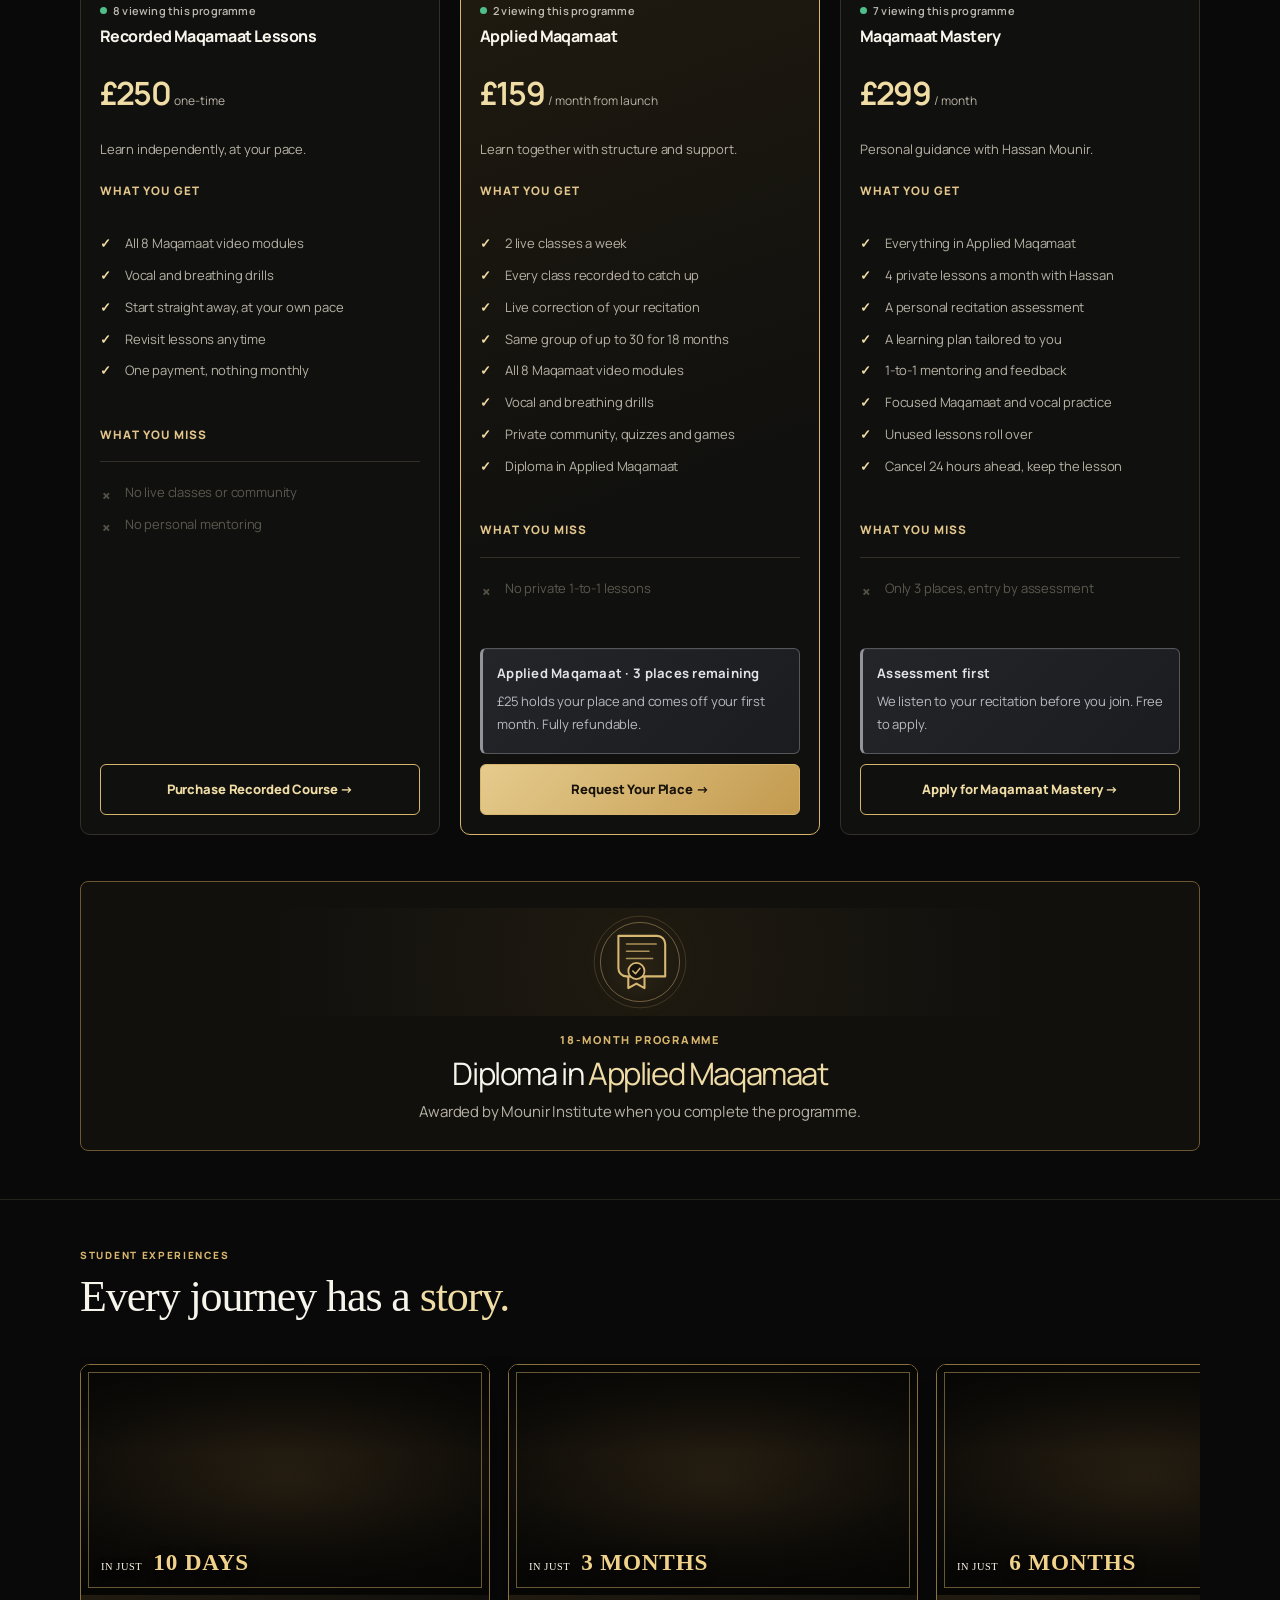
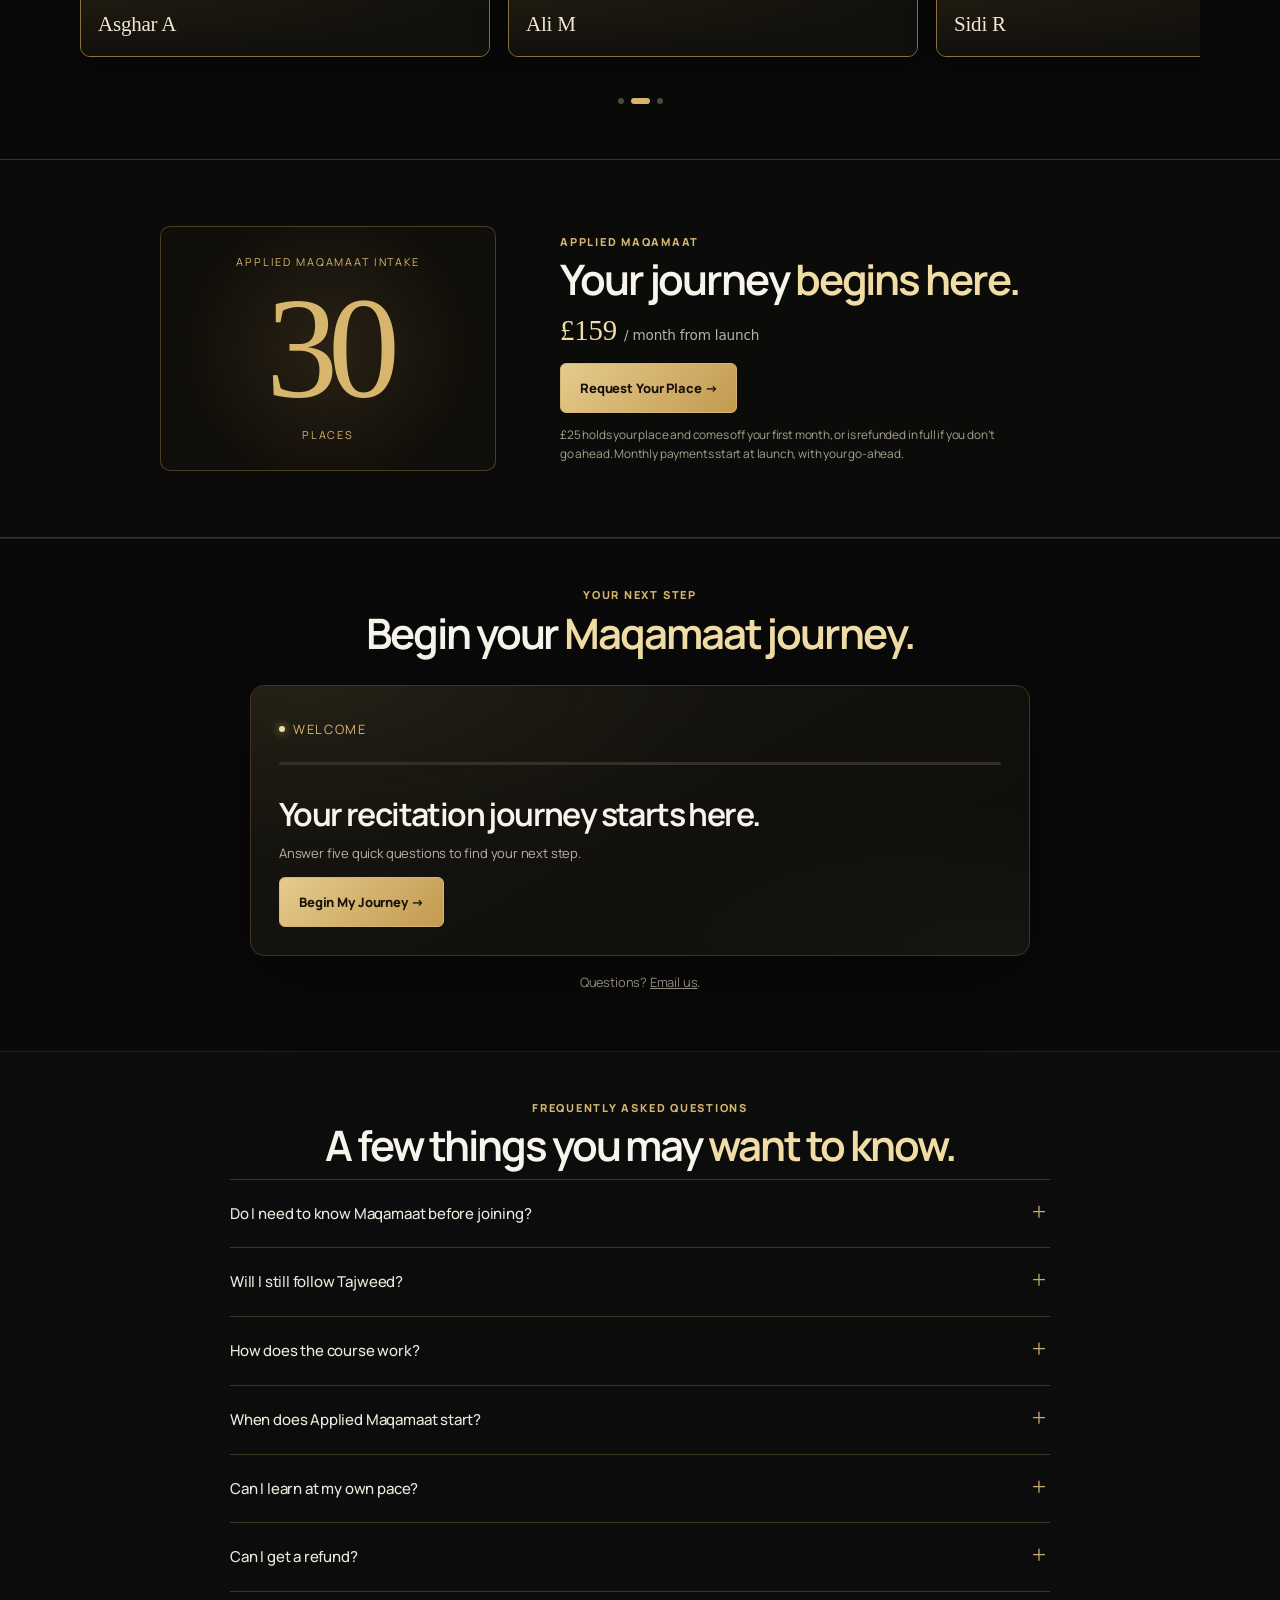
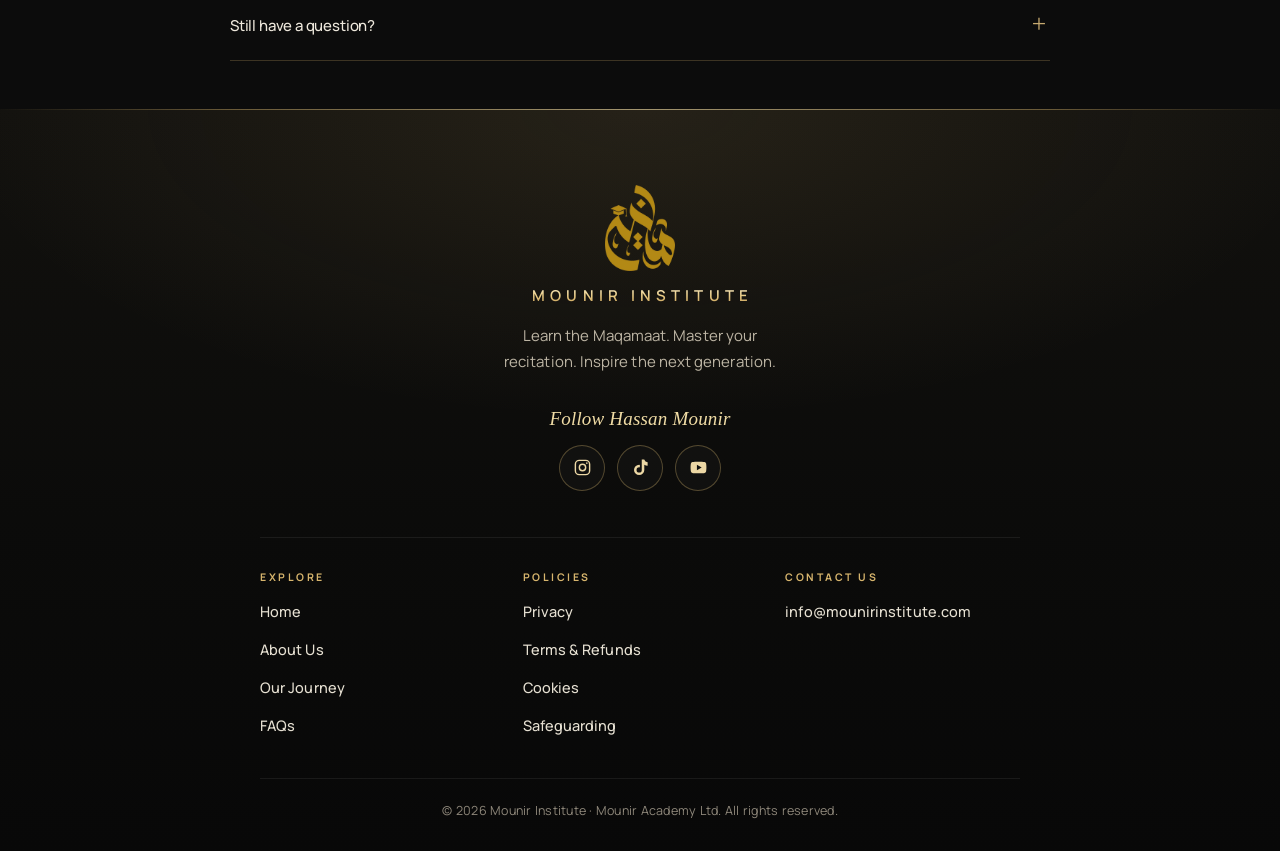
==== commit c977f21e: "Randomize programme activity indicators" ====
--- a/index.html
+++ b/index.html
@@ -6,7 +6,7 @@
 <link rel="preconnect" href="https://fonts.googleapis.com">
 <link rel="preconnect" href="https://fonts.gstatic.com" crossorigin>
 <link rel="stylesheet" href="https://fonts.googleapis.com/css2?family=Manrope:wght@400;500;600;700;800&display=swap">
-<link rel="stylesheet" href="/assets/site.css?v=20261031e">
+<link rel="stylesheet" href="/assets/site.css?v=20261101f">
 <link rel="stylesheet" href="/assets/recitation.css?v=20261101a">
 <script src="/assets/site.js?v=20261031" defer></script>
 <meta name="theme-color" content="#090909">
@@ -2325,7 +2325,7 @@
 <!-- The header dropdowns now run from assets/site.js. --><script id="carousel-dot-controls-2026">
 (()=>{function init(id,selector){const track=document.querySelector(selector),dots=document.querySelector('.carousel-dots[data-for="'+id+'"]');if(!track||!dots)return;const cards=[...track.children].filter(el=>el.matches('article'));cards.forEach((card,i)=>{const btn=document.createElement('button');btn.type='button';btn.setAttribute('aria-label','Show '+(id==='method'?'principle ':'programme ')+(i+1));btn.addEventListener('click',()=>track.scrollTo({left:card.offsetLeft-cards[0].offsetLeft,behavior:matchMedia('(prefers-reduced-motion: reduce)').matches?'auto':'smooth'}));dots.append(btn)});const update=()=>{let closest=0,d=Infinity;cards.forEach((c,i)=>{const dist=Math.abs(c.getBoundingClientRect().left-track.getBoundingClientRect().left);if(dist<d){d=dist;closest=i}});[...dots.children].forEach((b,i)=>b.setAttribute('aria-current',String(i===closest)))};track.addEventListener('scroll',update,{passive:true});window.addEventListener('resize',update);update()}init('method','#method .method-timeline');init('programmes','#programmes .pricing')})();
 </script><script id="slow-autoplay-carousels-2026">(()=>{const reduced=matchMedia('(prefers-reduced-motion: reduce)');if(reduced.matches)return;function setup(selector,wait){const track=document.querySelector(selector);if(!track)return;const cards=[...track.children].filter(c=>c.matches('article'));if(cards.length<2)return;let index=0,timer=null,frame=null,paused=false;const duration=selector.includes('method')?1750:2200;const ease=t=>t<.5?4*t*t*t:1-Math.pow(-2*t+2,3)/2;function glide(target){cancelAnimationFrame(frame);const from=track.scrollLeft,to=cards[target].offsetLeft-cards[0].offsetLeft,start=performance.now();function tick(now){const t=Math.min(1,(now-start)/duration);track.scrollLeft=from+(to-from)*ease(t);if(t<1)frame=requestAnimationFrame(tick)}frame=requestAnimationFrame(tick)}function schedule(){clearTimeout(timer);if(paused||document.hidden)return;timer=setTimeout(()=>{index=(index+1)%cards.length;glide(index);schedule()},wait)}function stop(){paused=true;clearTimeout(timer);cancelAnimationFrame(frame)}function resume(){paused=false;let closest=0,dist=Infinity;cards.forEach((c,i)=>{const d=Math.abs(c.offsetLeft-cards[0].offsetLeft-track.scrollLeft);if(d<dist){dist=d;closest=i}});index=closest;schedule()}track.addEventListener('pointerdown',stop,{passive:true});track.addEventListener('touchstart',stop,{passive:true});track.addEventListener('focusin',stop);track.addEventListener('mouseenter',stop);track.addEventListener('mouseleave',resume);track.addEventListener('focusout',e=>{if(!track.contains(e.relatedTarget))resume()});track.addEventListener('pointerup',()=>{clearTimeout(timer);timer=setTimeout(resume,14000)},{passive:true});track.addEventListener('touchend',()=>{clearTimeout(timer);timer=setTimeout(resume,14000)},{passive:true});document.addEventListener('visibilitychange',()=>document.hidden?stop():resume());schedule()}setup('#method .method-timeline',14500);setup('#programmes .pricing',11500)})();</script><script src="/assets/motion.js?v=20261031" defer></script>
-<script src="/assets/live-viewers.js?v=20261101d" defer></script>
+<script src="/assets/programme-activity.js?v=20261101a" defer></script>
 </body>
 
 
--- a/assets/site.css
+++ b/assets/site.css
@@ -394,25 +394,21 @@
   html body #programmes#programmes .pricing > .price-card > .cta { margin-top: 10px !important; }
 }
 
-/* Live viewers line on each homepage plan (assets/live-viewers.js sets its top, height and right so it sits inside
-   the right end of the label pill; it only appears when 2 or more people have that plan on screen). */
-html body #programmes .price-card > .mi-live { position: absolute !important; top: 0; right: 20px; margin: 0 !important; padding: 0 !important; display: flex !important; align-items: center; gap: 6px; font-size: 11px !important; line-height: 1 !important; font-weight: 600; letter-spacing: .2px; color: rgba(247, 244, 236, .74) !important; white-space: nowrap; pointer-events: none; }
-html body #programmes .price-card > .mi-live[hidden] { display: none !important; }
-html body #programmes .price-card.mi-live-on > .choice-label { text-align: left !important; }
-html body #programmes .price-card > .mi-live .mi-live-dot { flex: none; width: 7px; height: 7px; border-radius: 50%; background: #4fbf8a; animation: miLivePulse 2s ease-out infinite; }
-@keyframes miLivePulse { 0% { box-shadow: 0 0 0 0 rgba(79, 191, 138, .5); } 70% { box-shadow: 0 0 0 6px rgba(79, 191, 138, 0); } 100% { box-shadow: 0 0 0 0 rgba(79, 191, 138, 0); } }
-@media (prefers-reduced-motion: reduce) { html body #programmes .price-card > .mi-live .mi-live-dot { animation: none; } }
-
-/* Places pop-up (assets/live-viewers.js): bottom left on wide screens, at the top on phones so it never covers a
+/* Randomized illustrative activity line on each plan, placed under the label so the exact wording fits on phones. */
+html body #programmes .price-card > .mi-programme-viewing { position: static !important; display: flex !important; align-items: center; gap: 6px; width: fit-content; margin: 4px 0 5px !important; padding: 0 !important; font-size: 11px !important; line-height: 1.2 !important; font-weight: 600; letter-spacing: .2px; color: rgba(247, 244, 236, .74) !important; white-space: nowrap; }
+html body #programmes .price-card > .mi-programme-viewing .mi-viewing-dot { flex: none; width: 7px; height: 7px; border-radius: 50%; background: #4fbf8a; animation: miViewingPulse 2s ease-out infinite; }
+@keyframes miViewingPulse { 0% { box-shadow: 0 0 0 0 rgba(79, 191, 138, .5); } 70% { box-shadow: 0 0 0 6px rgba(79, 191, 138, 0); } 100% { box-shadow: 0 0 0 0 rgba(79, 191, 138, 0); } }
+@media (prefers-reduced-motion: reduce) { html body #programmes .price-card > .mi-programme-viewing .mi-viewing-dot { animation: none; } }
+
+/* Places pop-up (assets/programme-activity.js): bottom left on wide screens, at the top on phones so it never covers a
    plan's button. */
 html body .mi-places-pop { position: fixed; left: 24px; bottom: 24px; z-index: 60; width: min(340px, calc(100vw - 32px)); box-sizing: border-box; display: flex; flex-direction: column; gap: 5px; padding: 15px 40px 15px 16px; border: 1px solid rgba(215, 181, 109, .5); border-radius: 10px; background: rgba(20, 18, 13, .97); box-shadow: 0 18px 50px rgba(0, 0, 0, .55), 0 0 0 1px rgba(0, 0, 0, .4); color: #f7f4ec; font-family: Manrope, system-ui, sans-serif; text-align: left; opacity: 0; transform: translateY(14px); transition: opacity .35s ease, transform .4s cubic-bezier(.2, .8, .2, 1); }
 html body .mi-places-pop.in { opacity: 1; transform: none; }
 html body .mi-places-pop[hidden] { display: none !important; }
 html body .mi-places-pop .mi-pop-eyebrow { font-size: 10px; font-weight: 700; letter-spacing: 1.4px; text-transform: uppercase; color: #d7b56d; }
 html body .mi-places-pop .mi-pop-places { font-size: 17px; line-height: 1.25; font-weight: 800; color: #f7f4ec; }
-html body .mi-places-pop .mi-pop-live { display: flex; align-items: center; gap: 7px; font-size: 12.5px; font-weight: 600; color: rgba(247, 244, 236, .78); }
-html body .mi-places-pop .mi-pop-live[hidden] { display: none !important; }
-html body .mi-places-pop .mi-live-dot { flex: none; width: 7px; height: 7px; border-radius: 50%; background: #4fbf8a; animation: miLivePulse 2s ease-out infinite; }
+html body .mi-places-pop .mi-pop-viewing { display: flex; align-items: center; gap: 7px; font-size: 12.5px; font-weight: 600; color: rgba(247, 244, 236, .78); }
+html body .mi-places-pop .mi-viewing-dot { flex: none; width: 7px; height: 7px; border-radius: 50%; background: #4fbf8a; animation: miViewingPulse 2s ease-out infinite; }
 html body .mi-places-pop .mi-pop-cta { margin-top: 4px; font-size: 13px; font-weight: 700; color: #d7b56d; text-decoration: none; }
 html body .mi-places-pop .mi-pop-cta:hover { text-decoration: underline; }
 html body .mi-places-pop .mi-pop-close { position: absolute; top: 6px; right: 6px; width: 30px; height: 30px; padding: 0; border: 0; border-radius: 50%; background: transparent; color: rgba(247, 244, 236, .6); font-size: 20px; line-height: 1; cursor: pointer; }
@@ -422,4 +418,4 @@
   html body .mi-places-pop .mi-pop-places { font-size: 15.5px; }
   html body .mi-places-pop .mi-pop-cta { display: none; }
 }
-@media (prefers-reduced-motion: reduce) { html body .mi-places-pop { transition: opacity .2s; transform: none; } html body .mi-places-pop .mi-live-dot { animation: none; } }
+@media (prefers-reduced-motion: reduce) { html body .mi-places-pop { transition: opacity .2s; transform: none; } html body .mi-places-pop .mi-viewing-dot { animation: none; } }
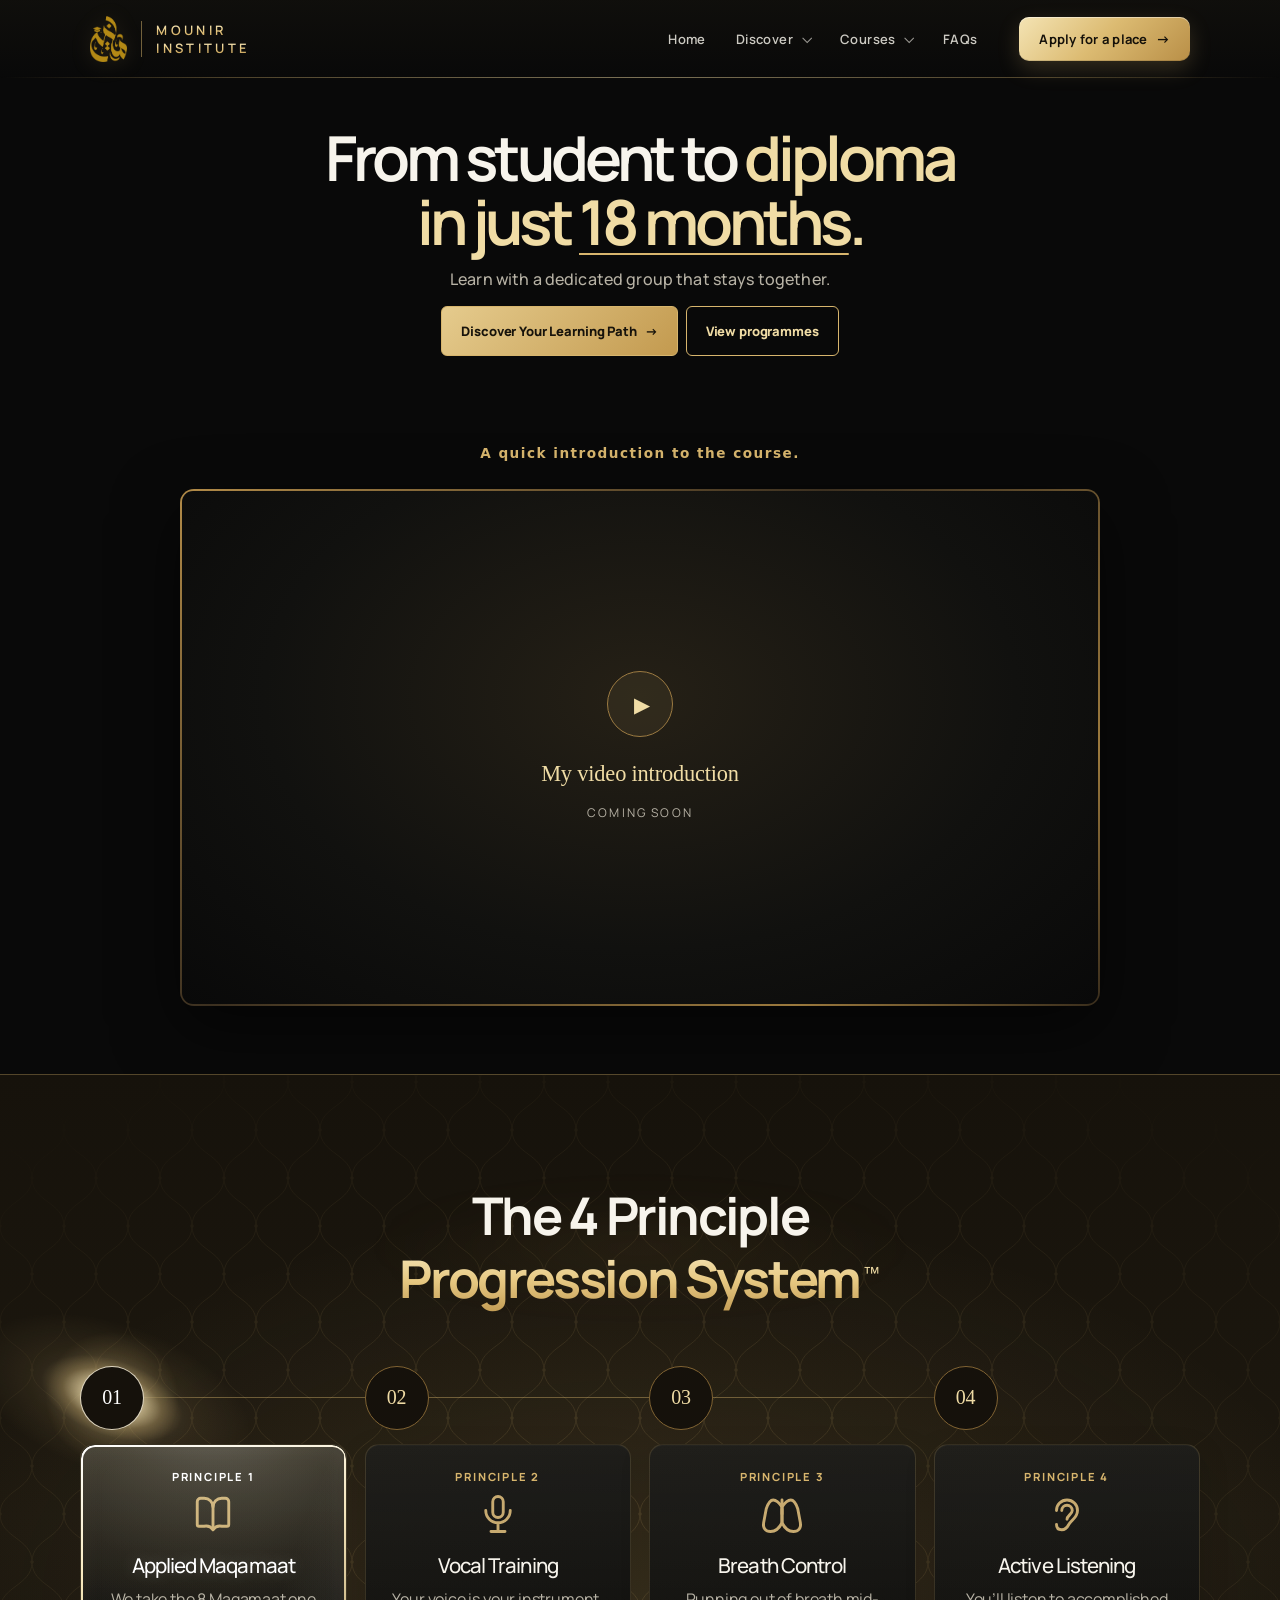
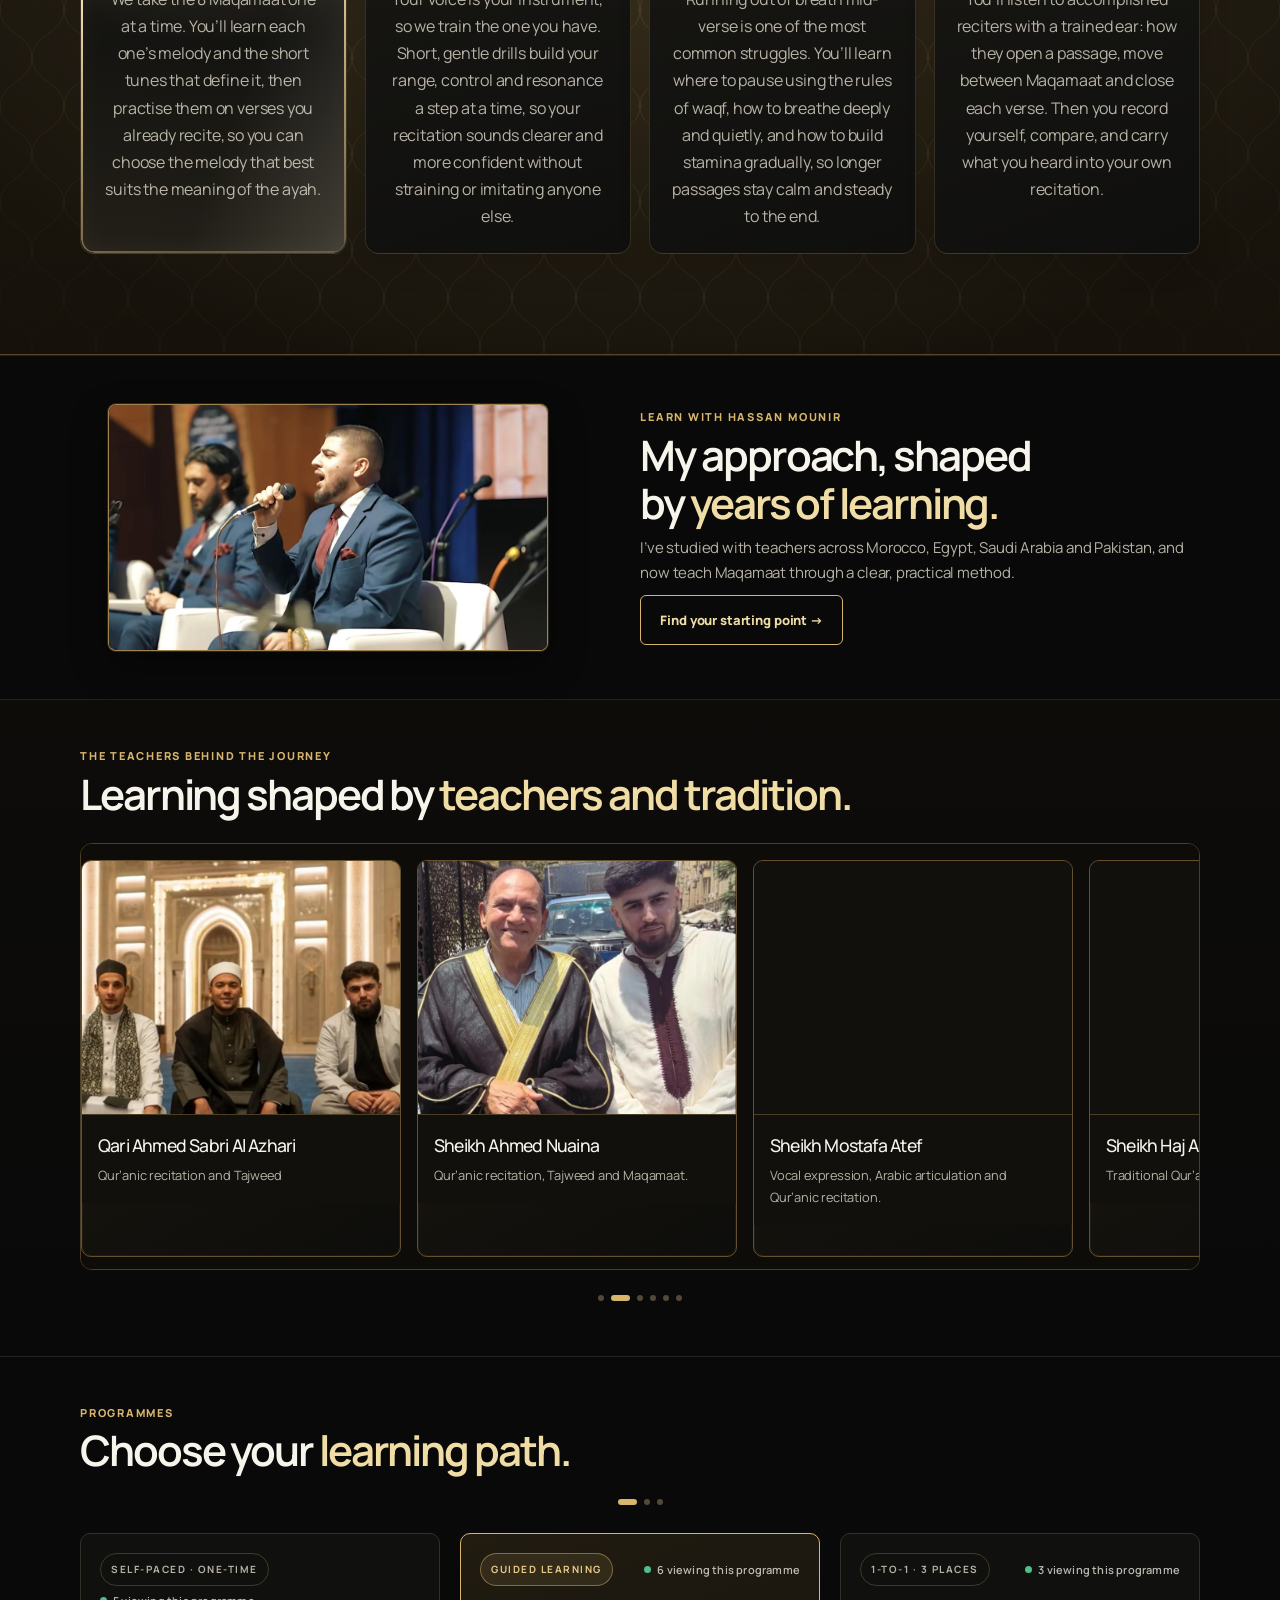
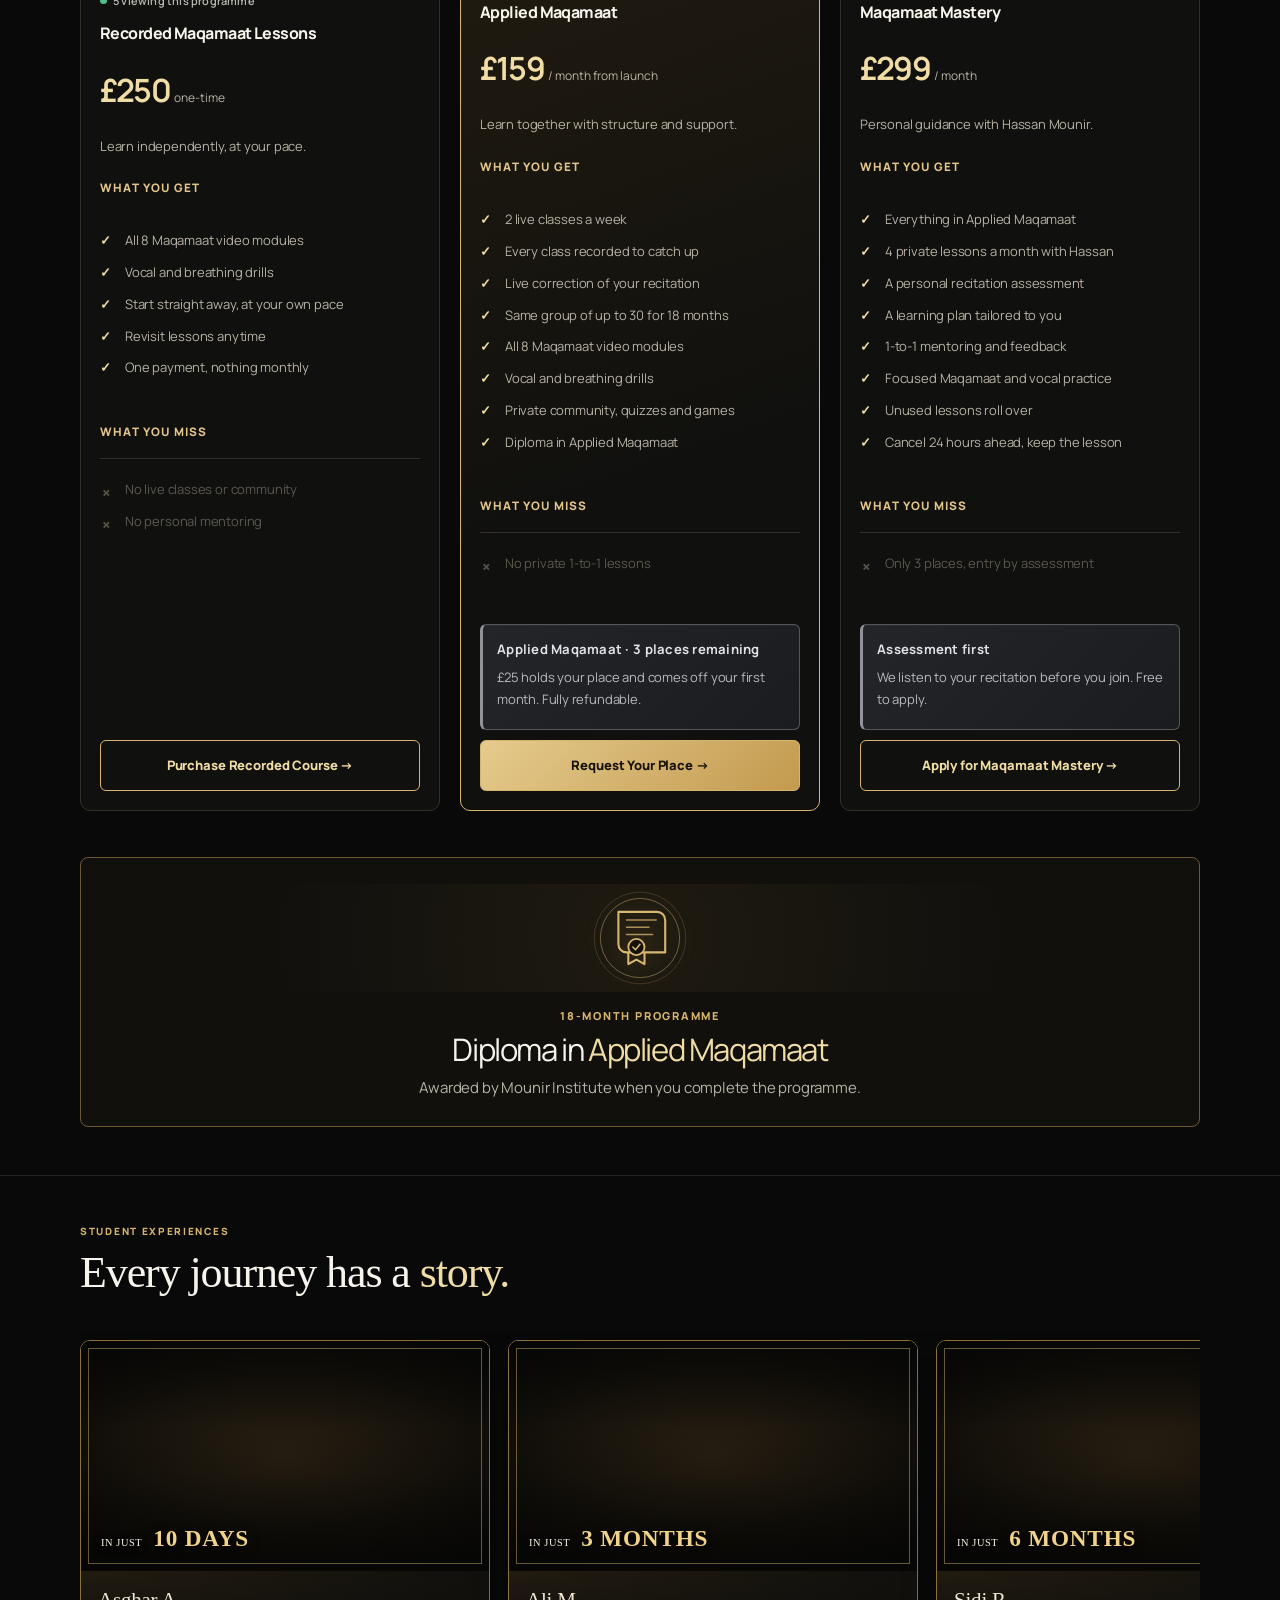
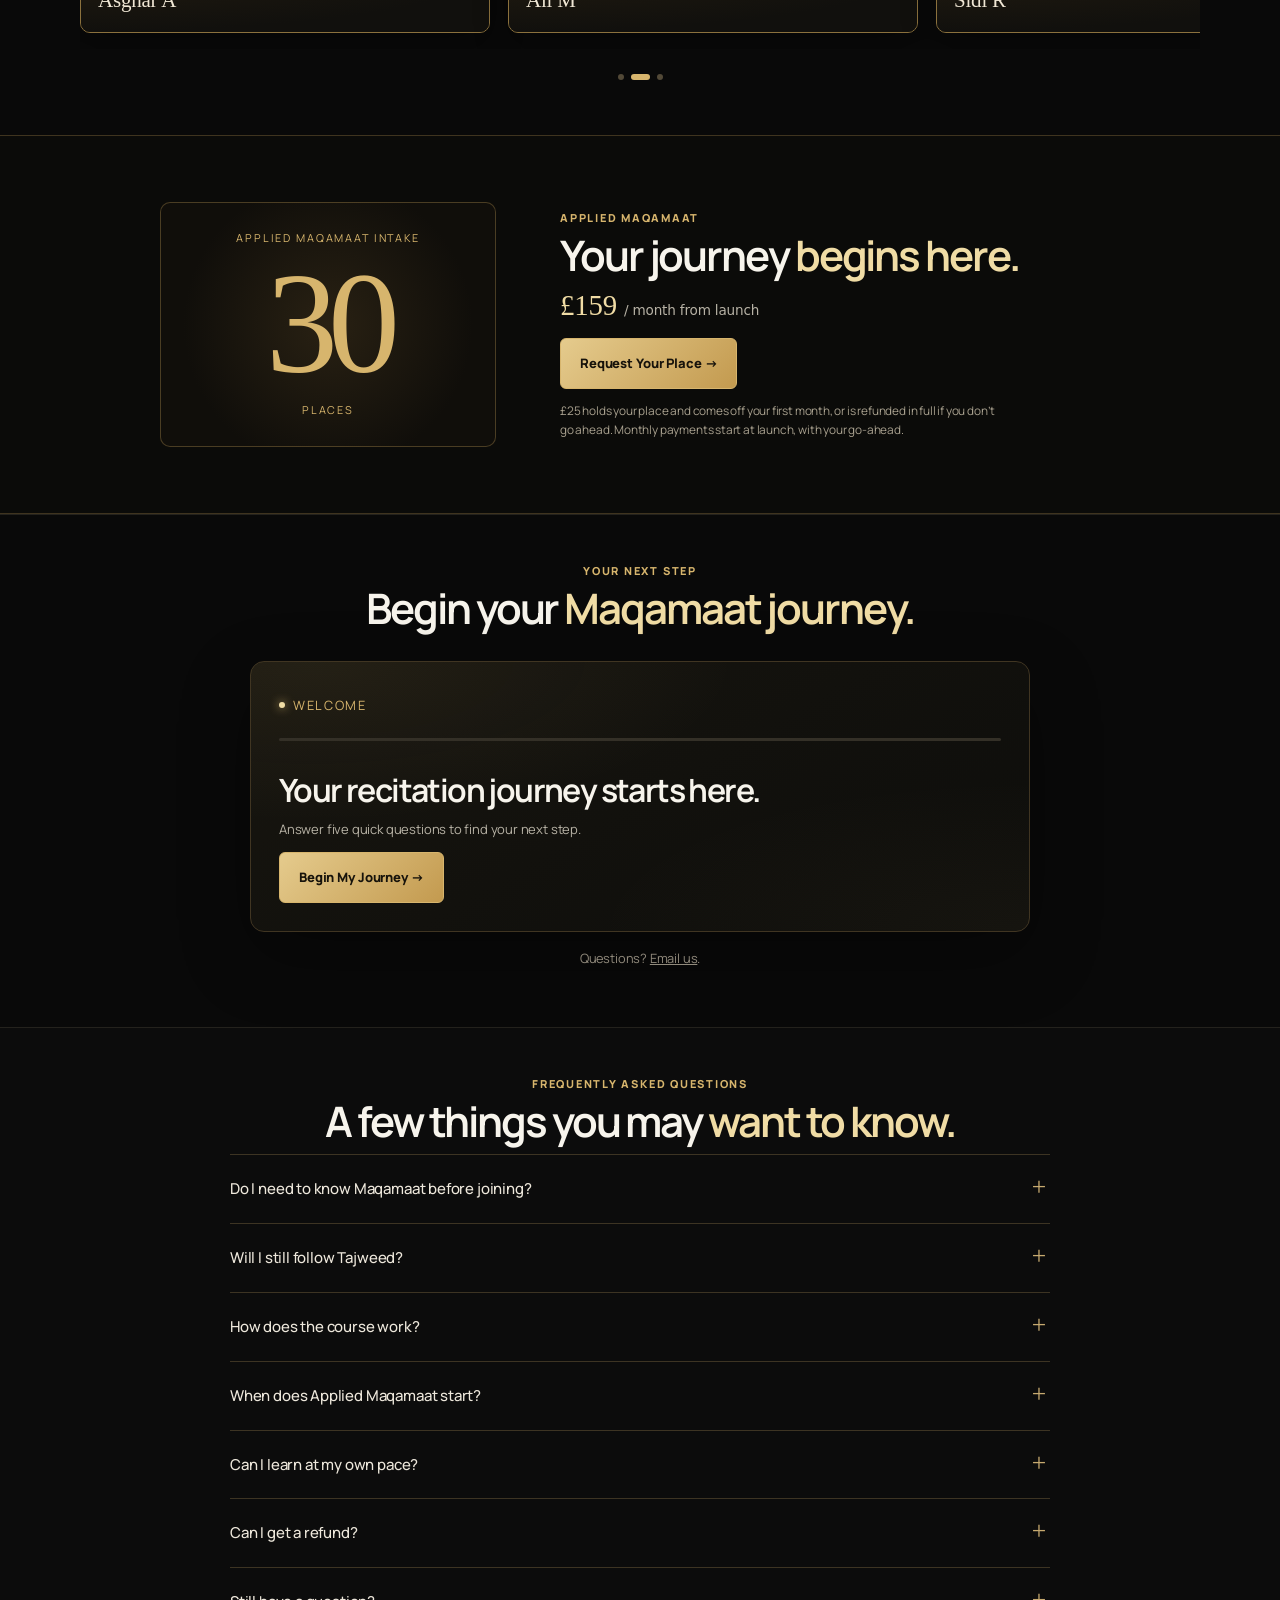
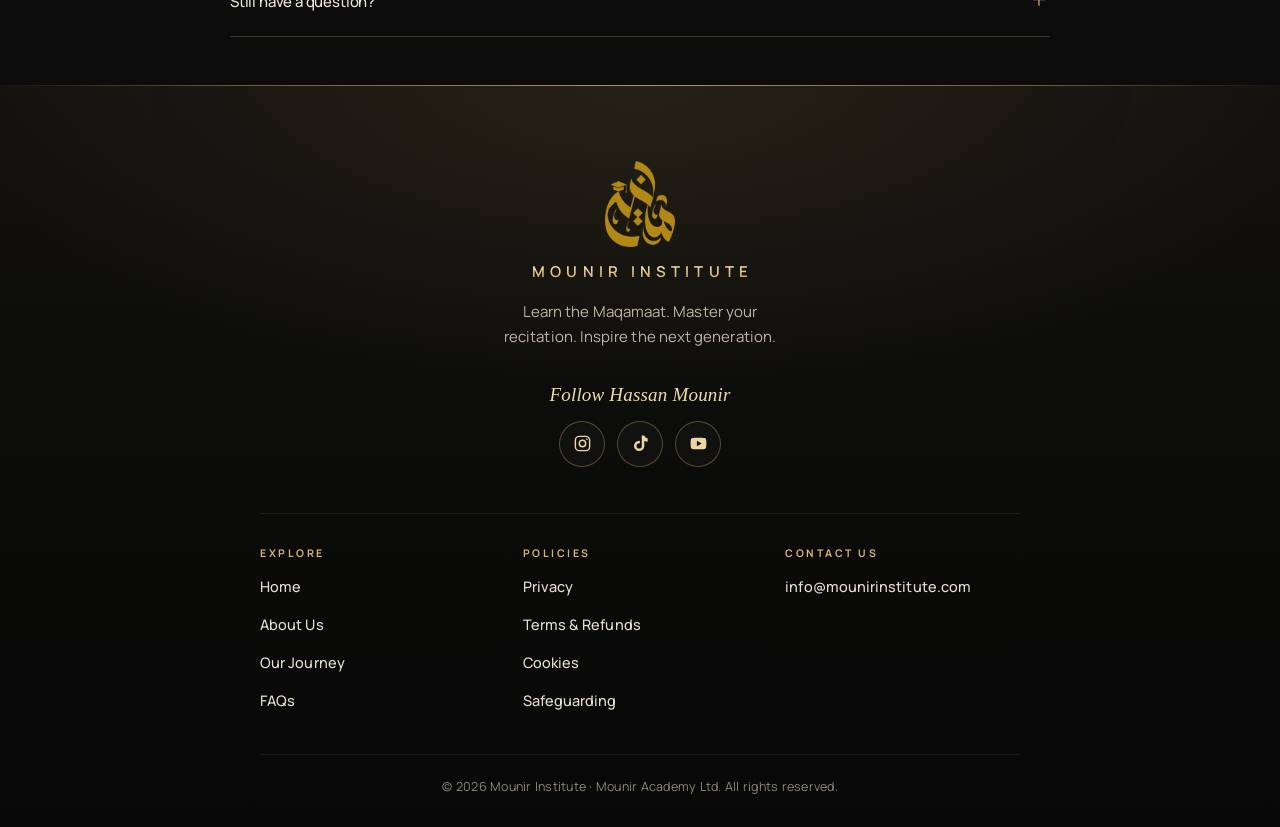
==== commit 946d3f82: "Move activity indicators beside plan labels" ====
--- a/index.html
+++ b/index.html
@@ -6,7 +6,7 @@
 <link rel="preconnect" href="https://fonts.googleapis.com">
 <link rel="preconnect" href="https://fonts.gstatic.com" crossorigin>
 <link rel="stylesheet" href="https://fonts.googleapis.com/css2?family=Manrope:wght@400;500;600;700;800&display=swap">
-<link rel="stylesheet" href="/assets/site.css?v=20261101f">
+<link rel="stylesheet" href="/assets/site.css?v=20261101g">
 <link rel="stylesheet" href="/assets/recitation.css?v=20261101a">
 <script src="/assets/site.js?v=20261031" defer></script>
 <meta name="theme-color" content="#090909">
@@ -2325,7 +2325,7 @@
 <!-- The header dropdowns now run from assets/site.js. --><script id="carousel-dot-controls-2026">
 (()=>{function init(id,selector){const track=document.querySelector(selector),dots=document.querySelector('.carousel-dots[data-for="'+id+'"]');if(!track||!dots)return;const cards=[...track.children].filter(el=>el.matches('article'));cards.forEach((card,i)=>{const btn=document.createElement('button');btn.type='button';btn.setAttribute('aria-label','Show '+(id==='method'?'principle ':'programme ')+(i+1));btn.addEventListener('click',()=>track.scrollTo({left:card.offsetLeft-cards[0].offsetLeft,behavior:matchMedia('(prefers-reduced-motion: reduce)').matches?'auto':'smooth'}));dots.append(btn)});const update=()=>{let closest=0,d=Infinity;cards.forEach((c,i)=>{const dist=Math.abs(c.getBoundingClientRect().left-track.getBoundingClientRect().left);if(dist<d){d=dist;closest=i}});[...dots.children].forEach((b,i)=>b.setAttribute('aria-current',String(i===closest)))};track.addEventListener('scroll',update,{passive:true});window.addEventListener('resize',update);update()}init('method','#method .method-timeline');init('programmes','#programmes .pricing')})();
 </script><script id="slow-autoplay-carousels-2026">(()=>{const reduced=matchMedia('(prefers-reduced-motion: reduce)');if(reduced.matches)return;function setup(selector,wait){const track=document.querySelector(selector);if(!track)return;const cards=[...track.children].filter(c=>c.matches('article'));if(cards.length<2)return;let index=0,timer=null,frame=null,paused=false;const duration=selector.includes('method')?1750:2200;const ease=t=>t<.5?4*t*t*t:1-Math.pow(-2*t+2,3)/2;function glide(target){cancelAnimationFrame(frame);const from=track.scrollLeft,to=cards[target].offsetLeft-cards[0].offsetLeft,start=performance.now();function tick(now){const t=Math.min(1,(now-start)/duration);track.scrollLeft=from+(to-from)*ease(t);if(t<1)frame=requestAnimationFrame(tick)}frame=requestAnimationFrame(tick)}function schedule(){clearTimeout(timer);if(paused||document.hidden)return;timer=setTimeout(()=>{index=(index+1)%cards.length;glide(index);schedule()},wait)}function stop(){paused=true;clearTimeout(timer);cancelAnimationFrame(frame)}function resume(){paused=false;let closest=0,dist=Infinity;cards.forEach((c,i)=>{const d=Math.abs(c.offsetLeft-cards[0].offsetLeft-track.scrollLeft);if(d<dist){dist=d;closest=i}});index=closest;schedule()}track.addEventListener('pointerdown',stop,{passive:true});track.addEventListener('touchstart',stop,{passive:true});track.addEventListener('focusin',stop);track.addEventListener('mouseenter',stop);track.addEventListener('mouseleave',resume);track.addEventListener('focusout',e=>{if(!track.contains(e.relatedTarget))resume()});track.addEventListener('pointerup',()=>{clearTimeout(timer);timer=setTimeout(resume,14000)},{passive:true});track.addEventListener('touchend',()=>{clearTimeout(timer);timer=setTimeout(resume,14000)},{passive:true});document.addEventListener('visibilitychange',()=>document.hidden?stop():resume());schedule()}setup('#method .method-timeline',14500);setup('#programmes .pricing',11500)})();</script><script src="/assets/motion.js?v=20261031" defer></script>
-<script src="/assets/programme-activity.js?v=20261101a" defer></script>
+<script src="/assets/programme-activity.js?v=20261101b" defer></script>
 </body>
 
 
--- a/assets/site.css
+++ b/assets/site.css
@@ -394,11 +394,18 @@
   html body #programmes#programmes .pricing > .price-card > .cta { margin-top: 10px !important; }
 }
 
-/* Randomized illustrative activity line on each plan, placed under the label so the exact wording fits on phones. */
-html body #programmes .price-card > .mi-programme-viewing { position: static !important; display: flex !important; align-items: center; gap: 6px; width: fit-content; margin: 4px 0 5px !important; padding: 0 !important; font-size: 11px !important; line-height: 1.2 !important; font-weight: 600; letter-spacing: .2px; color: rgba(247, 244, 236, .74) !important; white-space: nowrap; }
-html body #programmes .price-card > .mi-programme-viewing .mi-viewing-dot { flex: none; width: 7px; height: 7px; border-radius: 50%; background: #4fbf8a; animation: miViewingPulse 2s ease-out infinite; }
+/* Keep the randomized activity indicator beside each plan label in the card's top row. */
+html body #programmes .price-card > .mi-plan-topline { display: flex !important; align-items: center; justify-content: space-between; flex-wrap: wrap; gap: 8px; width: 100%; margin: 0 0 12px !important; }
+html body #programmes .price-card > .mi-plan-topline > .choice-label { flex: 0 1 auto; width: auto; max-width: 100%; min-width: 0; margin: 0 !important; white-space: nowrap; }
+html body #programmes .price-card > .mi-plan-topline > .mi-programme-viewing { position: static !important; display: flex !important; flex: 0 0 auto; align-items: center; gap: 6px; width: auto; max-width: 100%; margin: 0 !important; padding: 0 !important; font-size: 11px !important; line-height: 1.2 !important; font-weight: 600; letter-spacing: .2px; color: rgba(247, 244, 236, .74) !important; white-space: nowrap; }
+html body #programmes .price-card > .mi-plan-topline > .mi-programme-viewing .mi-viewing-dot { flex: none; width: 7px; height: 7px; border-radius: 50%; background: #4fbf8a; animation: miViewingPulse 2s ease-out infinite; }
+@media (max-width: 760px) {
+  html body #programmes .price-card > .mi-plan-topline { gap: 5px; margin-bottom: 8px !important; }
+  html body #programmes#programmes .price-card > .mi-plan-topline > .choice-label { padding: 4px 7px !important; font-size: 10.5px !important; }
+  html body #programmes .price-card > .mi-plan-topline > .mi-programme-viewing { flex: 0 1 auto; gap: 4px; font-size: 10px !important; letter-spacing: 0; }
+}
 @keyframes miViewingPulse { 0% { box-shadow: 0 0 0 0 rgba(79, 191, 138, .5); } 70% { box-shadow: 0 0 0 6px rgba(79, 191, 138, 0); } 100% { box-shadow: 0 0 0 0 rgba(79, 191, 138, 0); } }
-@media (prefers-reduced-motion: reduce) { html body #programmes .price-card > .mi-programme-viewing .mi-viewing-dot { animation: none; } }
+@media (prefers-reduced-motion: reduce) { html body #programmes .price-card > .mi-plan-topline > .mi-programme-viewing .mi-viewing-dot { animation: none; } }
 
 /* Places pop-up (assets/programme-activity.js): bottom left on wide screens, at the top on phones so it never covers a
    plan's button. */
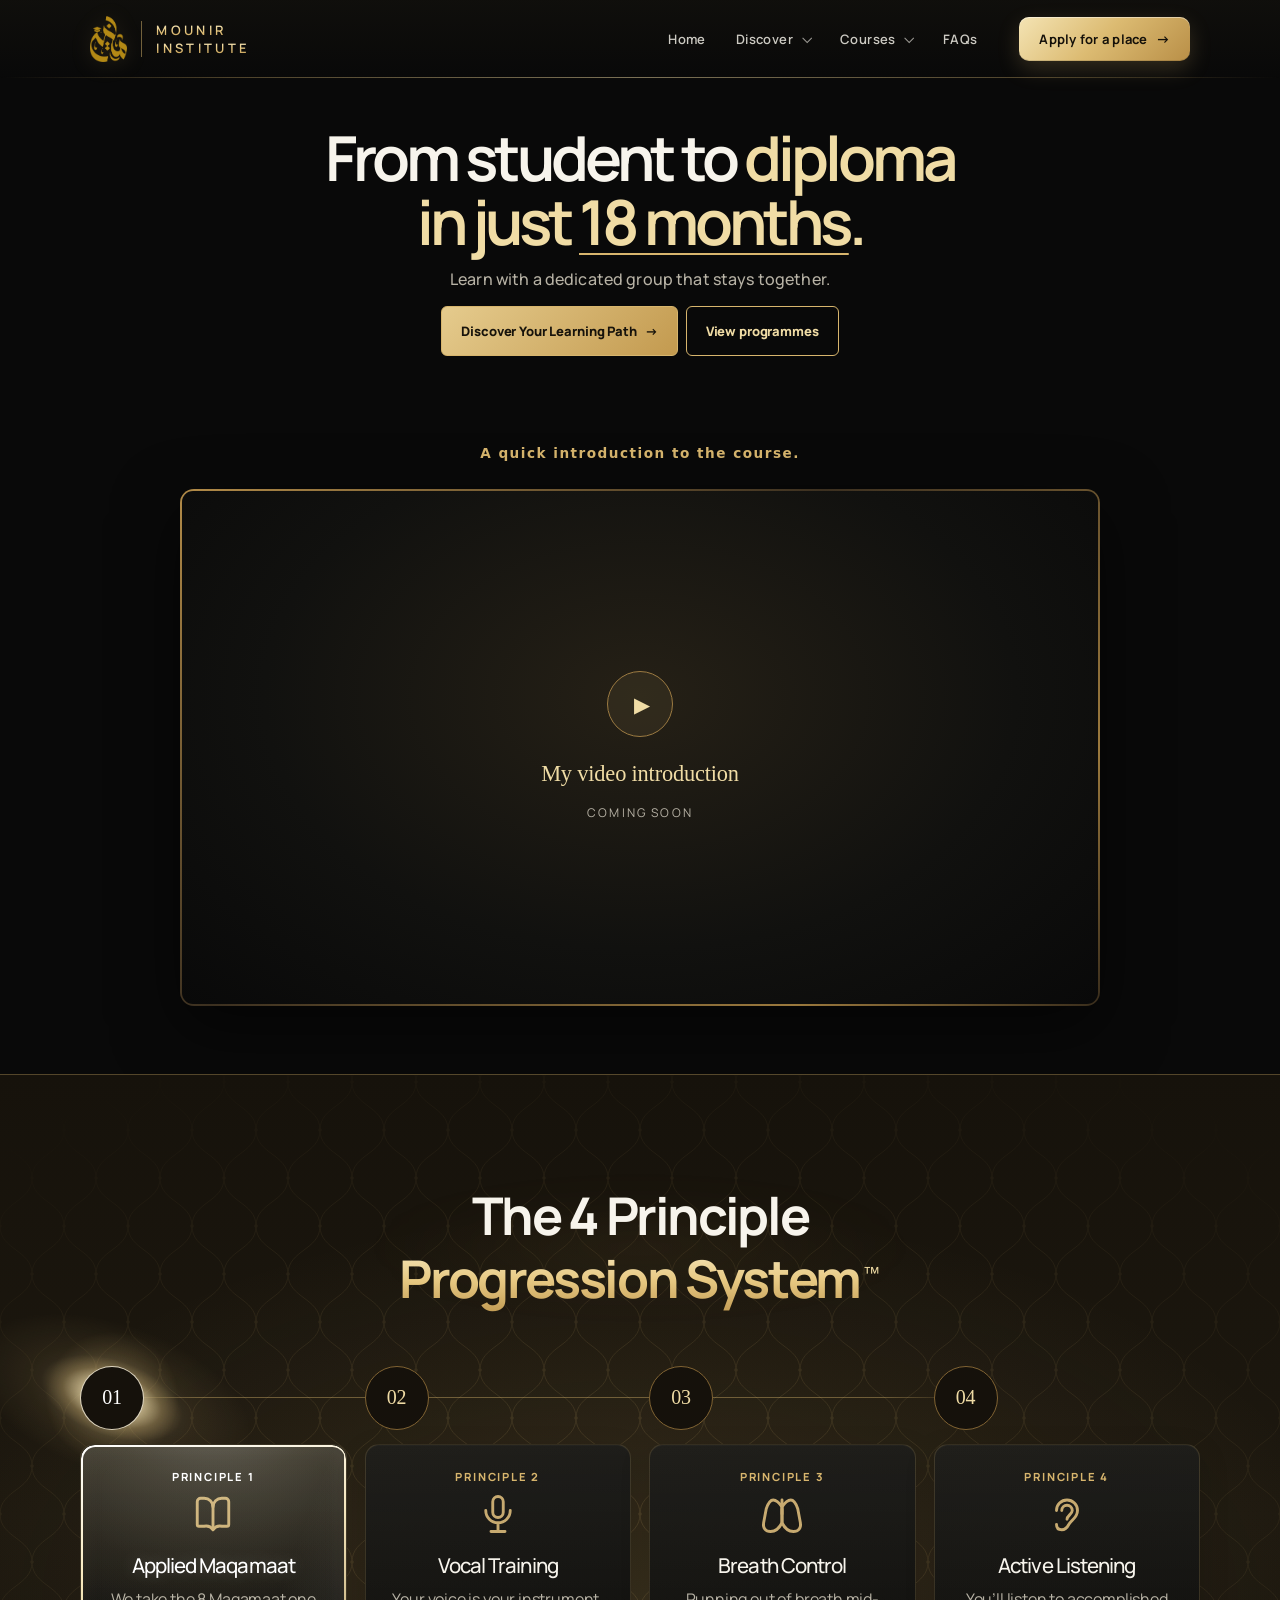
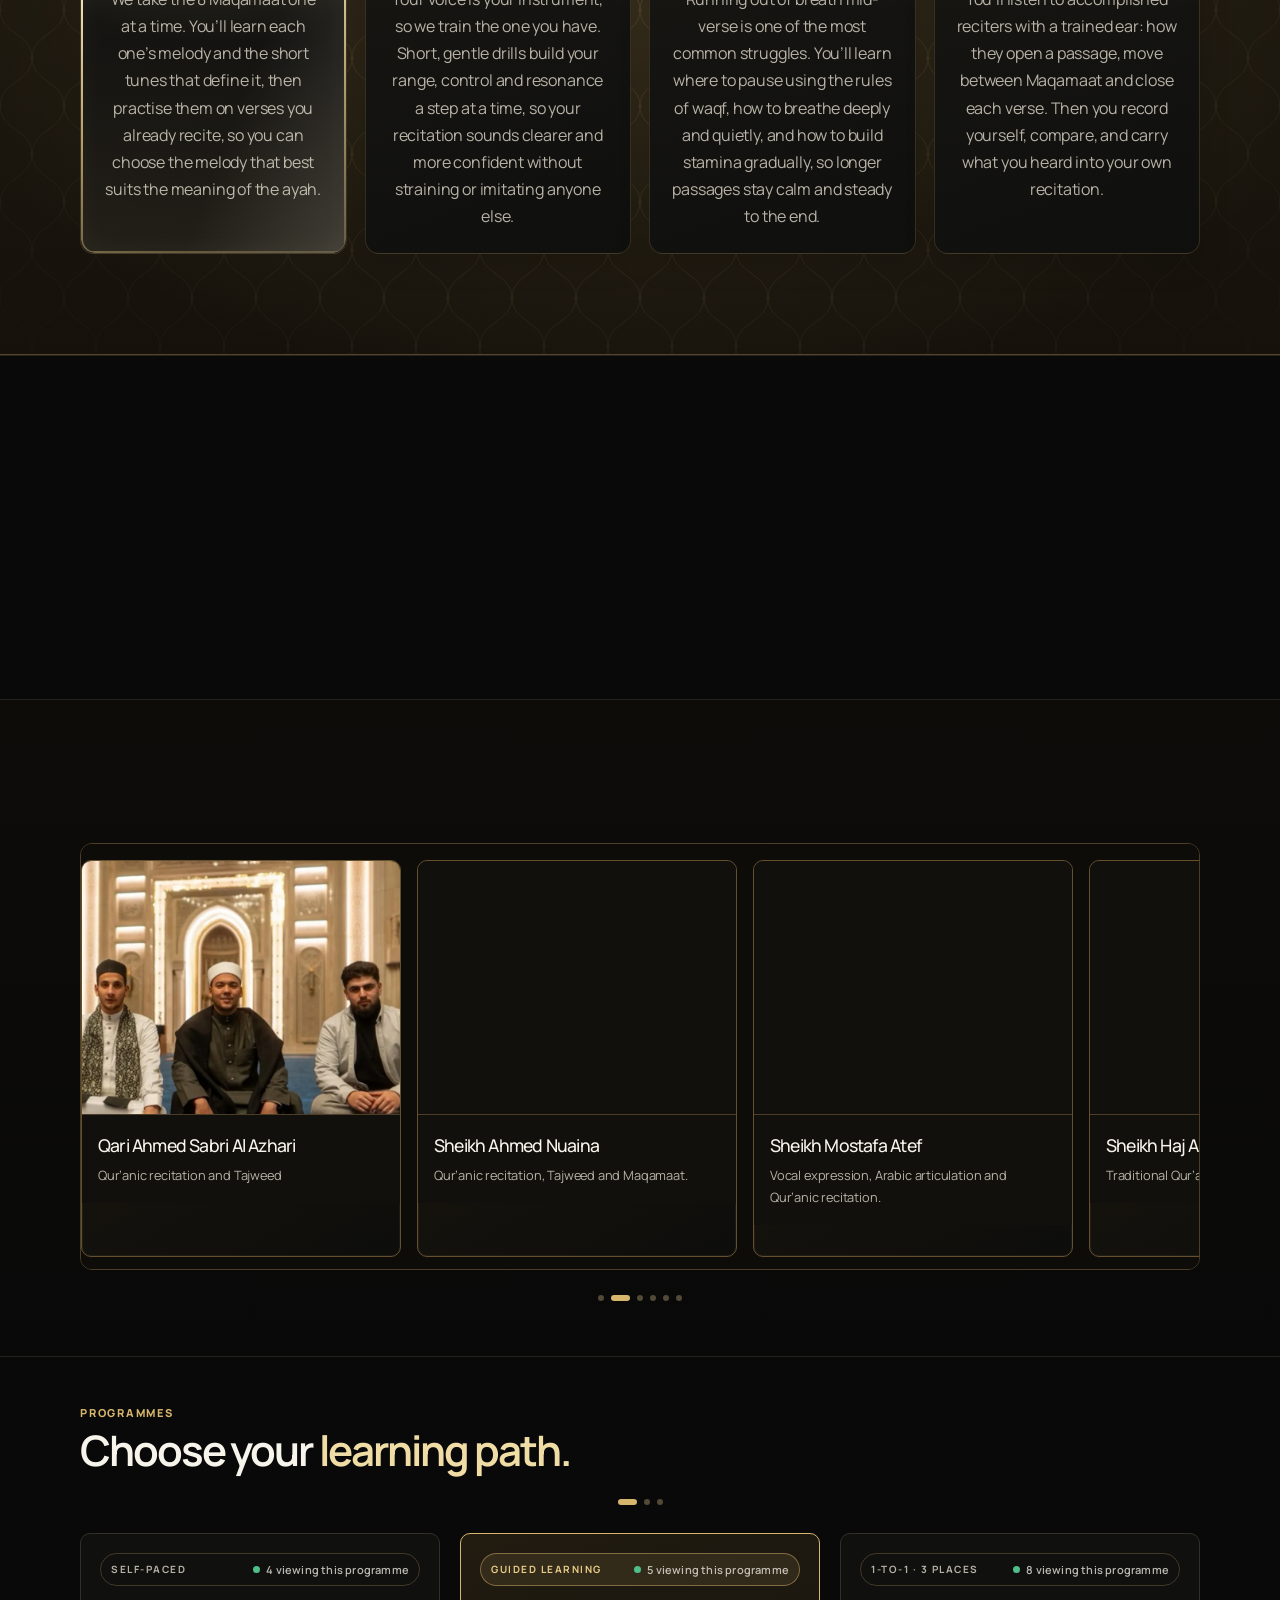
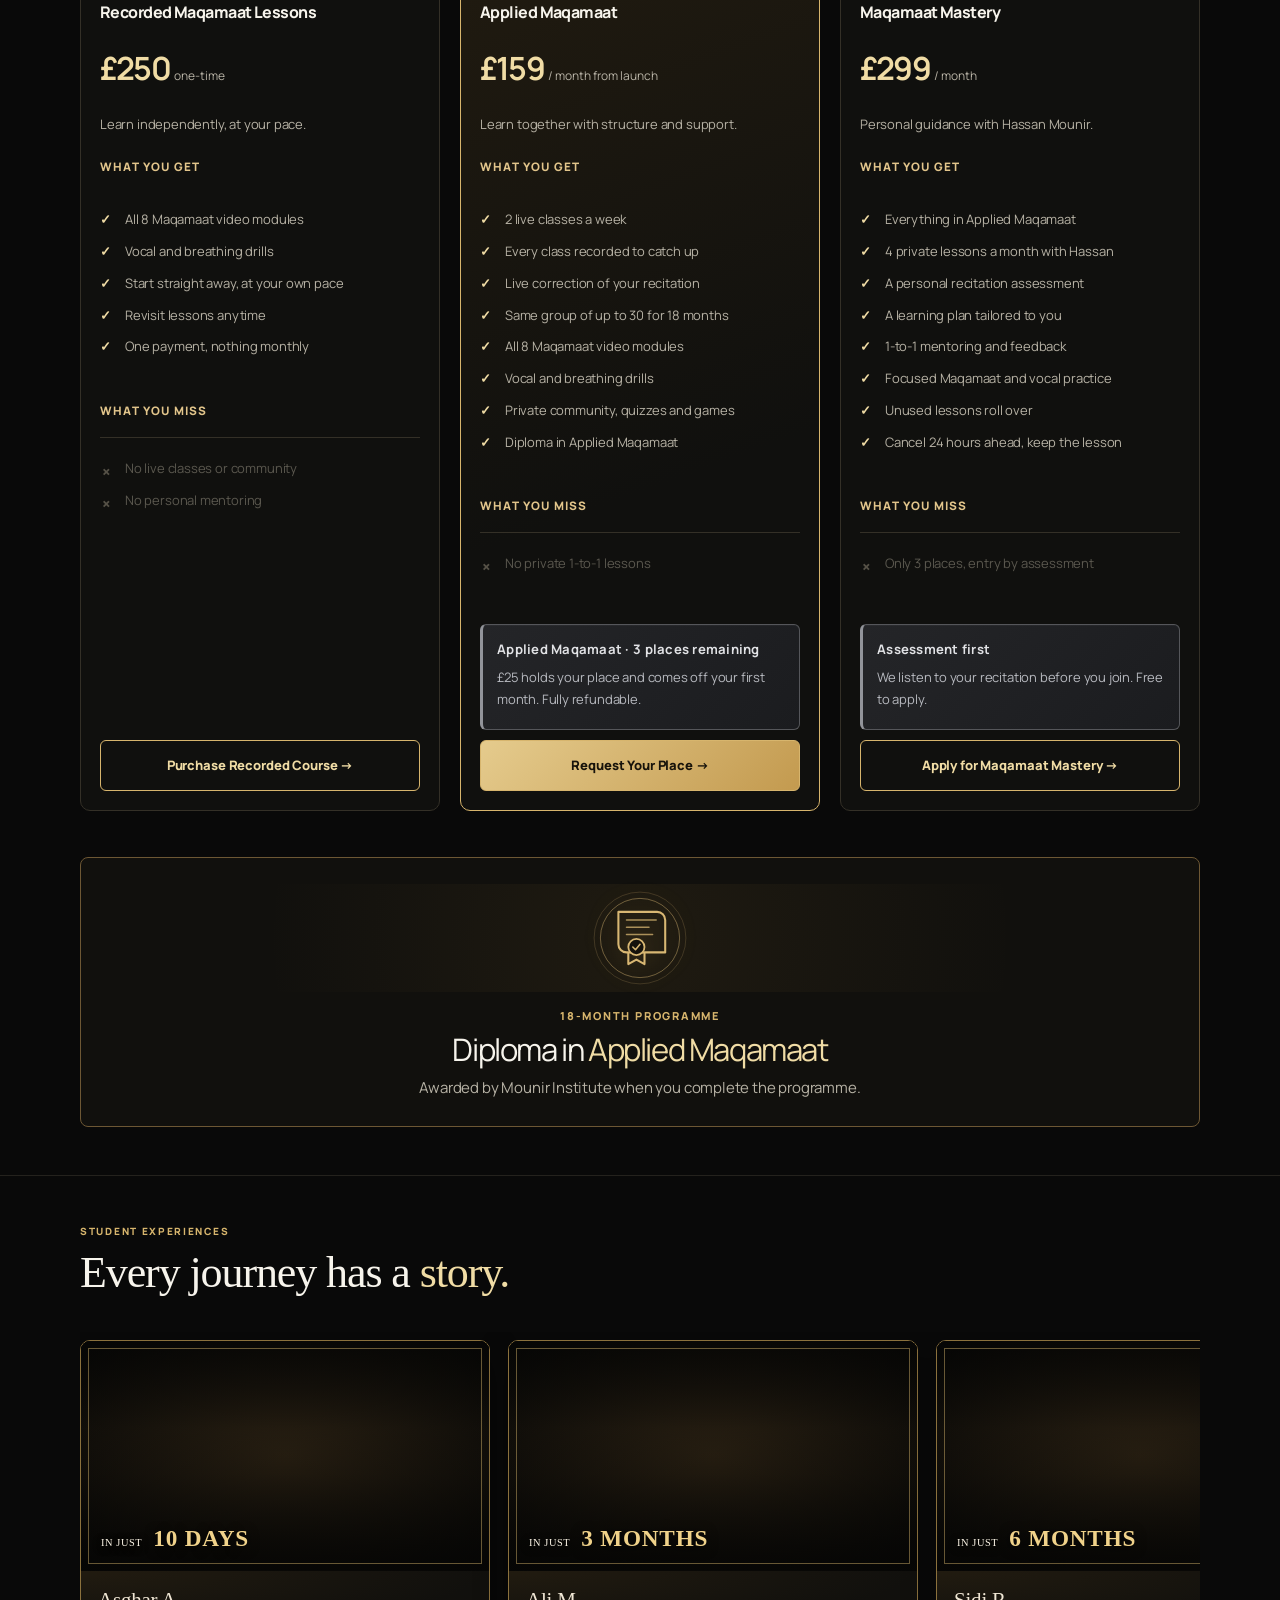
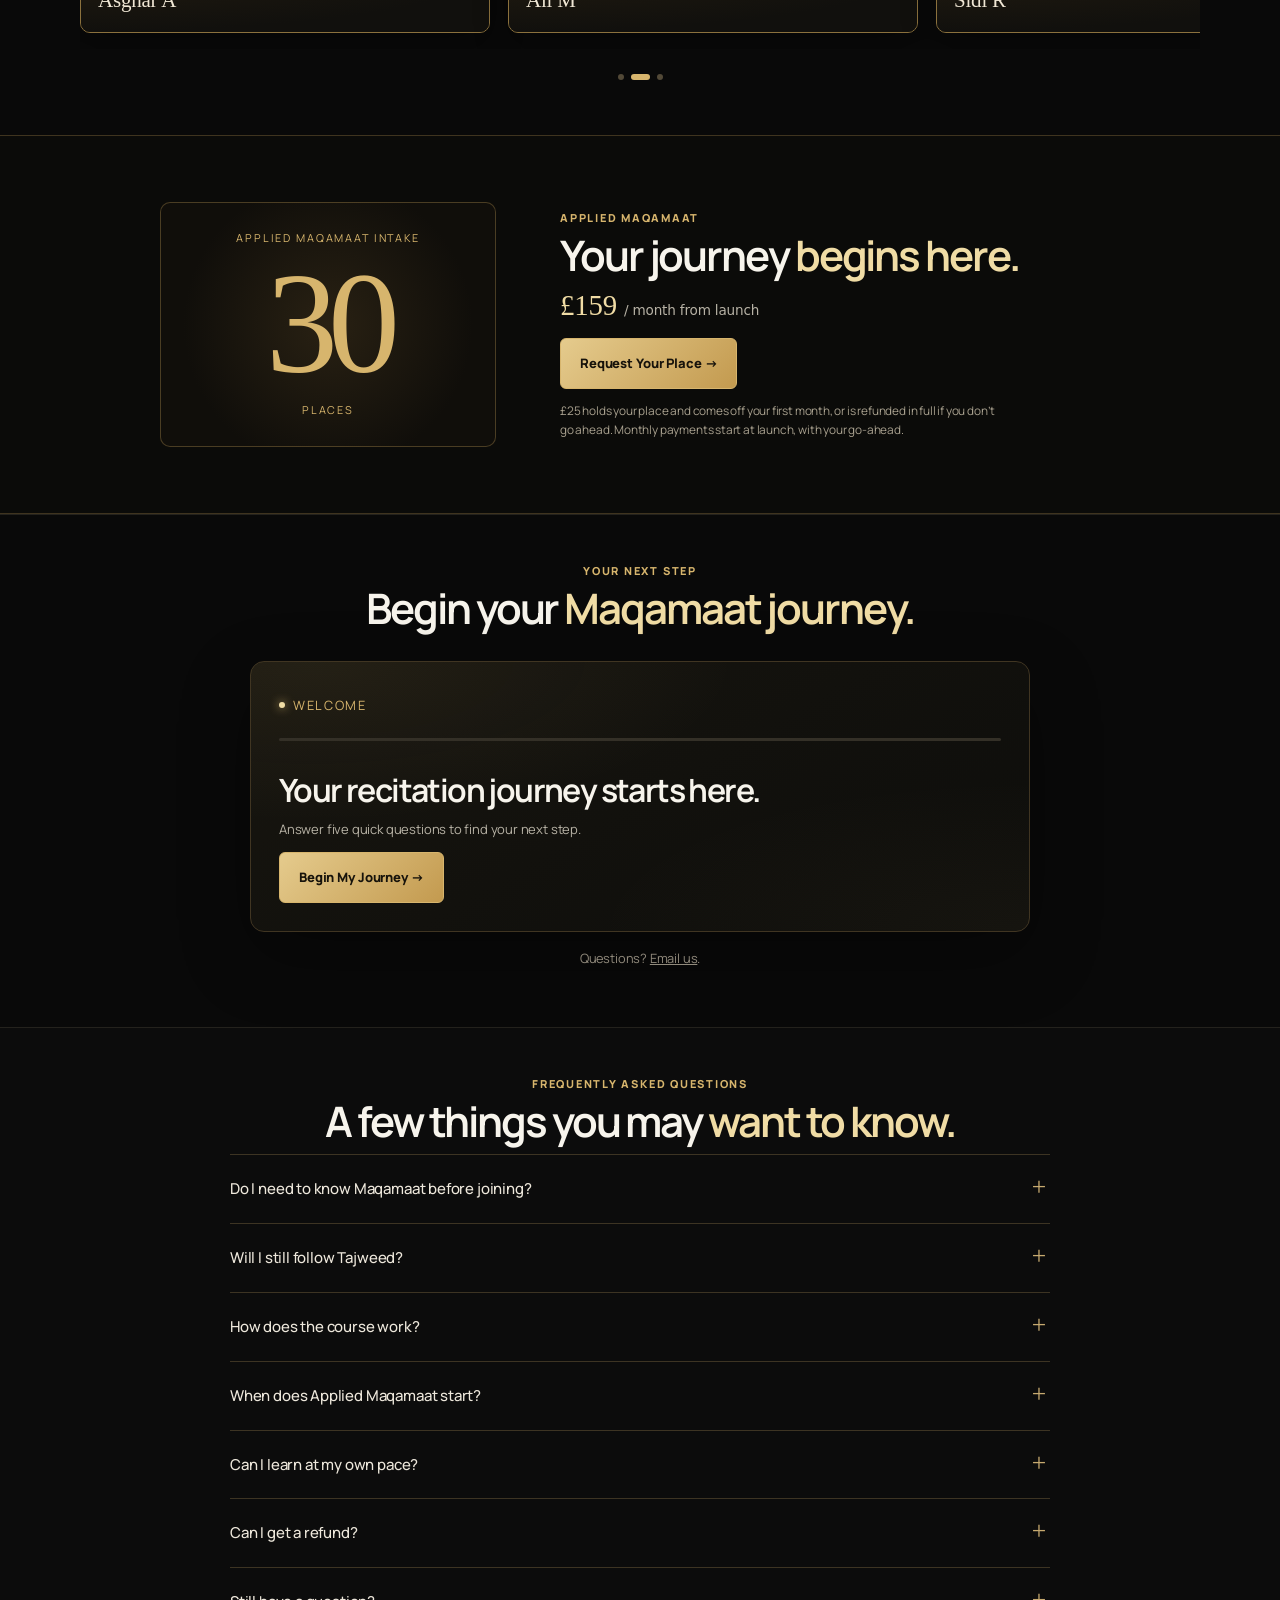
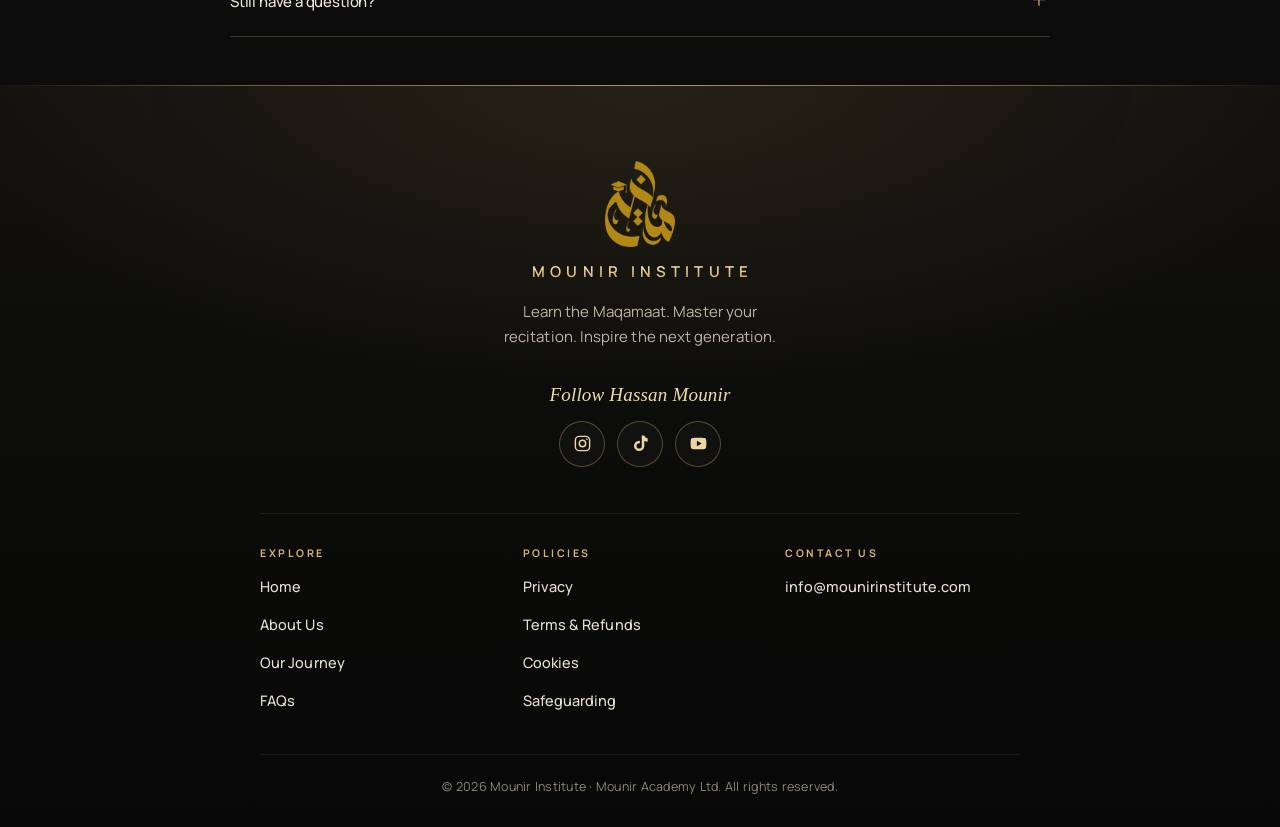
==== commit c7ad1ed0: "Keep activity count in plan label bar" ====
--- a/index.html
+++ b/index.html
@@ -6,7 +6,7 @@
 <link rel="preconnect" href="https://fonts.googleapis.com">
 <link rel="preconnect" href="https://fonts.gstatic.com" crossorigin>
 <link rel="stylesheet" href="https://fonts.googleapis.com/css2?family=Manrope:wght@400;500;600;700;800&display=swap">
-<link rel="stylesheet" href="/assets/site.css?v=20261101g">
+<link rel="stylesheet" href="/assets/site.css?v=20261101h">
 <link rel="stylesheet" href="/assets/recitation.css?v=20261101a">
 <script src="/assets/site.js?v=20261031" defer></script>
 <meta name="theme-color" content="#090909">
@@ -1255,7 +1255,7 @@
 <section class="section" id="programmes"><div class="wrap">
 <div class="eyebrow">Programmes</div><h2>Choose your <span class="gold">learning path.</span></h2>
 <div class="carousel-dots" data-for="programmes" aria-label="Programme carousel position"></div><div class="pricing">
-<article class="price-card" data-plan="recorded"><div class="choice-label">SELF-PACED · ONE-TIME</div><h3>Recorded Maqamaat Lessons</h3><div class="price">£250 <small>one-time</small></div><p>Learn independently, at your pace.</p><div class="plan-subhead">What you get</div><ul class="plan-benefits"><li>All 8 Maqamaat video modules</li><li>Vocal and breathing drills</li><li>Start straight away, at your own pace</li><li>Revisit lessons anytime</li><li>One payment, nothing monthly</li></ul><div class="plan-subhead">What you miss</div><ul class="plan-benefits excluded-benefits"><li>No live classes or community</li><li>No personal mentoring</li></ul><a class="cta secondary" href="checkout.html?plan=recorded">Purchase Recorded Course →</a></article>
+<article class="price-card" data-plan="recorded"><div class="choice-label">SELF-PACED</div><h3>Recorded Maqamaat Lessons</h3><div class="price">£250 <small>one-time</small></div><p>Learn independently, at your pace.</p><div class="plan-subhead">What you get</div><ul class="plan-benefits"><li>All 8 Maqamaat video modules</li><li>Vocal and breathing drills</li><li>Start straight away, at your own pace</li><li>Revisit lessons anytime</li><li>One payment, nothing monthly</li></ul><div class="plan-subhead">What you miss</div><ul class="plan-benefits excluded-benefits"><li>No live classes or community</li><li>No personal mentoring</li></ul><a class="cta secondary" href="checkout.html?plan=recorded">Purchase Recorded Course →</a></article>
 <article class="price-card featured" data-plan="intensive"><div class="choice-label choice-label-gold">GUIDED LEARNING</div><h3>Applied Maqamaat</h3><div class="price">£159 <small>/ month from launch</small></div><p>Learn together with structure and support.</p><div class="plan-subhead">What you get</div><ul class="plan-benefits"><li>2 live classes a week</li><li>Every class recorded to catch up</li><li>Live correction of your recitation</li><li>Same group of up to 30 for 18 months</li><li>All 8 Maqamaat video modules</li><li>Vocal and breathing drills</li><li>Private community, quizzes and games</li><li>Diploma in Applied Maqamaat</li></ul><div class="plan-subhead">What you miss</div><ul class="plan-benefits excluded-benefits"><li>No private 1-to-1 lessons</li></ul><div class="assessment-notice"><strong>Applied Maqamaat · 3 places remaining</strong><p>£25 holds your place and comes off your first month. Fully refundable.</p></div><a class="cta" href="index.html#journey">Request Your Place →</a></article>
 <article class="price-card" data-plan="mastery"><div class="choice-label">1-TO-1 · 3 PLACES</div><h3>Maqamaat Mastery</h3><div class="price">£299 <small>/ month</small></div><p>Personal guidance with Hassan Mounir.</p><div class="plan-subhead">What you get</div><ul class="plan-benefits"><li>Everything in Applied Maqamaat</li><li>4 private lessons a month with Hassan</li><li>A personal recitation assessment</li><li>A learning plan tailored to you</li><li>1-to-1 mentoring and feedback</li><li>Focused Maqamaat and vocal practice</li><li>Unused lessons roll over</li><li>Cancel 24 hours ahead, keep the lesson</li></ul><div class="plan-subhead">What you miss</div><ul class="plan-benefits excluded-benefits"><li>Only 3 places, entry by assessment</li></ul><div class="assessment-notice"><strong>Assessment first</strong><p>We listen to your recitation before you join. Free to apply.</p></div><a class="cta secondary" href="assessment.html?programme=vip">Apply for Maqamaat Mastery →</a></article>
 </div>
@@ -2325,7 +2325,7 @@
 <!-- The header dropdowns now run from assets/site.js. --><script id="carousel-dot-controls-2026">
 (()=>{function init(id,selector){const track=document.querySelector(selector),dots=document.querySelector('.carousel-dots[data-for="'+id+'"]');if(!track||!dots)return;const cards=[...track.children].filter(el=>el.matches('article'));cards.forEach((card,i)=>{const btn=document.createElement('button');btn.type='button';btn.setAttribute('aria-label','Show '+(id==='method'?'principle ':'programme ')+(i+1));btn.addEventListener('click',()=>track.scrollTo({left:card.offsetLeft-cards[0].offsetLeft,behavior:matchMedia('(prefers-reduced-motion: reduce)').matches?'auto':'smooth'}));dots.append(btn)});const update=()=>{let closest=0,d=Infinity;cards.forEach((c,i)=>{const dist=Math.abs(c.getBoundingClientRect().left-track.getBoundingClientRect().left);if(dist<d){d=dist;closest=i}});[...dots.children].forEach((b,i)=>b.setAttribute('aria-current',String(i===closest)))};track.addEventListener('scroll',update,{passive:true});window.addEventListener('resize',update);update()}init('method','#method .method-timeline');init('programmes','#programmes .pricing')})();
 </script><script id="slow-autoplay-carousels-2026">(()=>{const reduced=matchMedia('(prefers-reduced-motion: reduce)');if(reduced.matches)return;function setup(selector,wait){const track=document.querySelector(selector);if(!track)return;const cards=[...track.children].filter(c=>c.matches('article'));if(cards.length<2)return;let index=0,timer=null,frame=null,paused=false;const duration=selector.includes('method')?1750:2200;const ease=t=>t<.5?4*t*t*t:1-Math.pow(-2*t+2,3)/2;function glide(target){cancelAnimationFrame(frame);const from=track.scrollLeft,to=cards[target].offsetLeft-cards[0].offsetLeft,start=performance.now();function tick(now){const t=Math.min(1,(now-start)/duration);track.scrollLeft=from+(to-from)*ease(t);if(t<1)frame=requestAnimationFrame(tick)}frame=requestAnimationFrame(tick)}function schedule(){clearTimeout(timer);if(paused||document.hidden)return;timer=setTimeout(()=>{index=(index+1)%cards.length;glide(index);schedule()},wait)}function stop(){paused=true;clearTimeout(timer);cancelAnimationFrame(frame)}function resume(){paused=false;let closest=0,dist=Infinity;cards.forEach((c,i)=>{const d=Math.abs(c.offsetLeft-cards[0].offsetLeft-track.scrollLeft);if(d<dist){dist=d;closest=i}});index=closest;schedule()}track.addEventListener('pointerdown',stop,{passive:true});track.addEventListener('touchstart',stop,{passive:true});track.addEventListener('focusin',stop);track.addEventListener('mouseenter',stop);track.addEventListener('mouseleave',resume);track.addEventListener('focusout',e=>{if(!track.contains(e.relatedTarget))resume()});track.addEventListener('pointerup',()=>{clearTimeout(timer);timer=setTimeout(resume,14000)},{passive:true});track.addEventListener('touchend',()=>{clearTimeout(timer);timer=setTimeout(resume,14000)},{passive:true});document.addEventListener('visibilitychange',()=>document.hidden?stop():resume());schedule()}setup('#method .method-timeline',14500);setup('#programmes .pricing',11500)})();</script><script src="/assets/motion.js?v=20261031" defer></script>
-<script src="/assets/programme-activity.js?v=20261101b" defer></script>
+<script src="/assets/programme-activity.js?v=20261101c" defer></script>
 </body>
 
 
--- a/assets/site.css
+++ b/assets/site.css
@@ -394,18 +394,21 @@
   html body #programmes#programmes .pricing > .price-card > .cta { margin-top: 10px !important; }
 }
 
-/* Keep the randomized activity indicator beside each plan label in the card's top row. */
-html body #programmes .price-card > .mi-plan-topline { display: flex !important; align-items: center; justify-content: space-between; flex-wrap: wrap; gap: 8px; width: 100%; margin: 0 0 12px !important; }
-html body #programmes .price-card > .mi-plan-topline > .choice-label { flex: 0 1 auto; width: auto; max-width: 100%; min-width: 0; margin: 0 !important; white-space: nowrap; }
-html body #programmes .price-card > .mi-plan-topline > .mi-programme-viewing { position: static !important; display: flex !important; flex: 0 0 auto; align-items: center; gap: 6px; width: auto; max-width: 100%; margin: 0 !important; padding: 0 !important; font-size: 11px !important; line-height: 1.2 !important; font-weight: 600; letter-spacing: .2px; color: rgba(247, 244, 236, .74) !important; white-space: nowrap; }
-html body #programmes .price-card > .mi-plan-topline > .mi-programme-viewing .mi-viewing-dot { flex: none; width: 7px; height: 7px; border-radius: 50%; background: #4fbf8a; animation: miViewingPulse 2s ease-out infinite; }
-@media (max-width: 760px) {
-  html body #programmes .price-card > .mi-plan-topline { gap: 5px; margin-bottom: 8px !important; }
-  html body #programmes#programmes .price-card > .mi-plan-topline > .choice-label { padding: 4px 7px !important; font-size: 10.5px !important; }
-  html body #programmes .price-card > .mi-plan-topline > .mi-programme-viewing { flex: 0 1 auto; gap: 4px; font-size: 10px !important; letter-spacing: 0; }
+/* Keep the full-width plan bar and place its randomized activity count inside it. */
+html body #programmes .price-card > .choice-label { display: flex !important; align-items: center; justify-content: space-between; gap: 8px; width: 100%; box-sizing: border-box; margin: 0 0 12px !important; }
+html body #programmes .price-card > .choice-label > .mi-plan-label-text { flex: 0 1 auto; min-width: 0; white-space: nowrap; }
+html body #programmes .price-card > .choice-label > .mi-programme-viewing { position: static !important; display: flex !important; flex: 0 1 auto; align-items: center; justify-content: flex-end; gap: 6px; width: auto; min-width: 0; margin: 0 !important; padding: 0 !important; font-size: 11px !important; line-height: 1.2 !important; font-weight: 600; letter-spacing: .2px; color: rgba(247, 244, 236, .74) !important; white-space: nowrap; }
+html body #programmes .price-card > .choice-label > .mi-programme-viewing .mi-viewing-dot { flex: none; width: 7px; height: 7px; border-radius: 50%; background: #4fbf8a; animation: miViewingPulse 2s ease-out infinite; }
+@media (max-width: 760px) {
+  html body #programmes#programmes .price-card > .choice-label { gap: 4px; padding: 4px 7px !important; font-size: 10px !important; letter-spacing: .3px !important; margin-bottom: 8px !important; }
+  html body #programmes .price-card > .choice-label > .mi-programme-viewing { flex: 0 1 auto; gap: 4px; font-size: 10px !important; letter-spacing: 0; }
+}
+@media (max-width: 360px) {
+  html body #programmes#programmes .price-card > .choice-label { gap: 3px; padding: 4px 6px !important; font-size: 9.5px !important; letter-spacing: 0 !important; }
+  html body #programmes .price-card > .choice-label > .mi-programme-viewing { gap: 3px; font-size: 9.5px !important; }
 }
 @keyframes miViewingPulse { 0% { box-shadow: 0 0 0 0 rgba(79, 191, 138, .5); } 70% { box-shadow: 0 0 0 6px rgba(79, 191, 138, 0); } 100% { box-shadow: 0 0 0 0 rgba(79, 191, 138, 0); } }
-@media (prefers-reduced-motion: reduce) { html body #programmes .price-card > .mi-plan-topline > .mi-programme-viewing .mi-viewing-dot { animation: none; } }
+@media (prefers-reduced-motion: reduce) { html body #programmes .price-card > .choice-label > .mi-programme-viewing .mi-viewing-dot { animation: none; } }
 
 /* Places pop-up (assets/programme-activity.js): bottom left on wide screens, at the top on phones so it never covers a
    plan's button. */
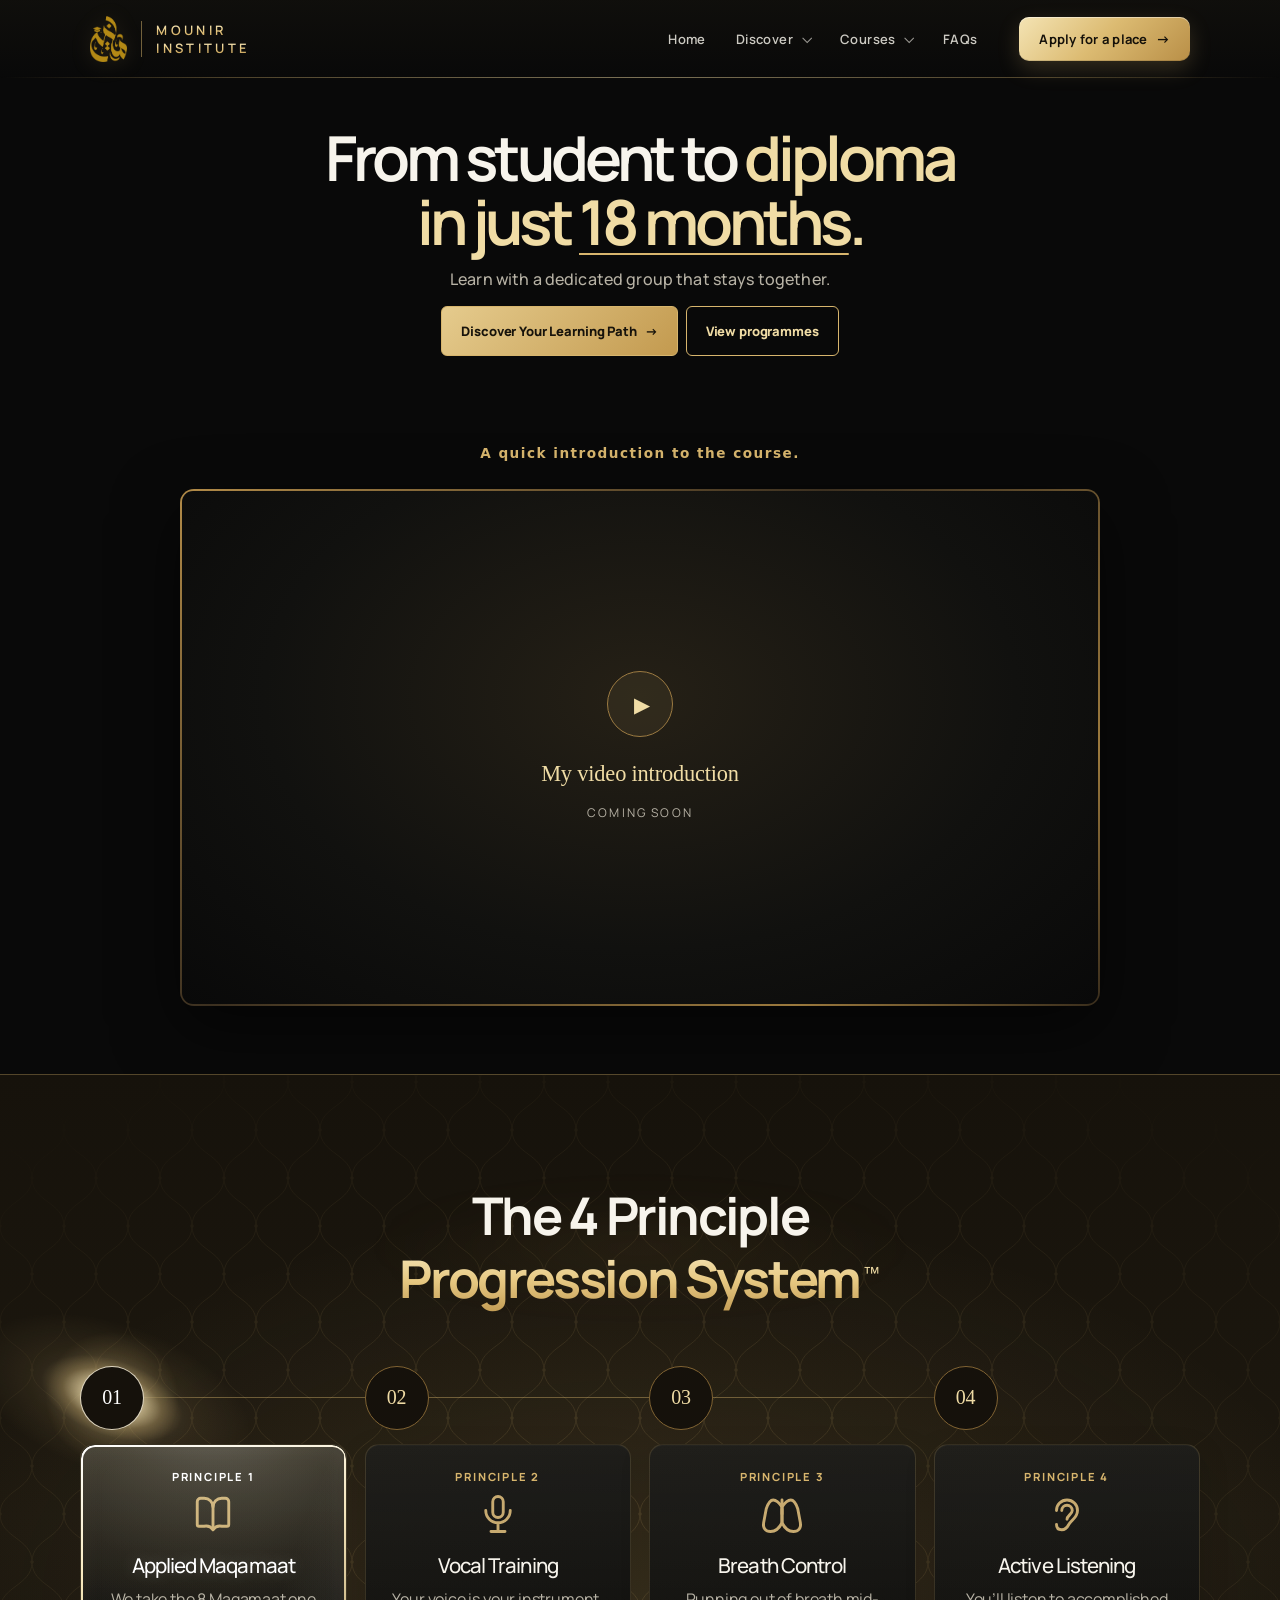
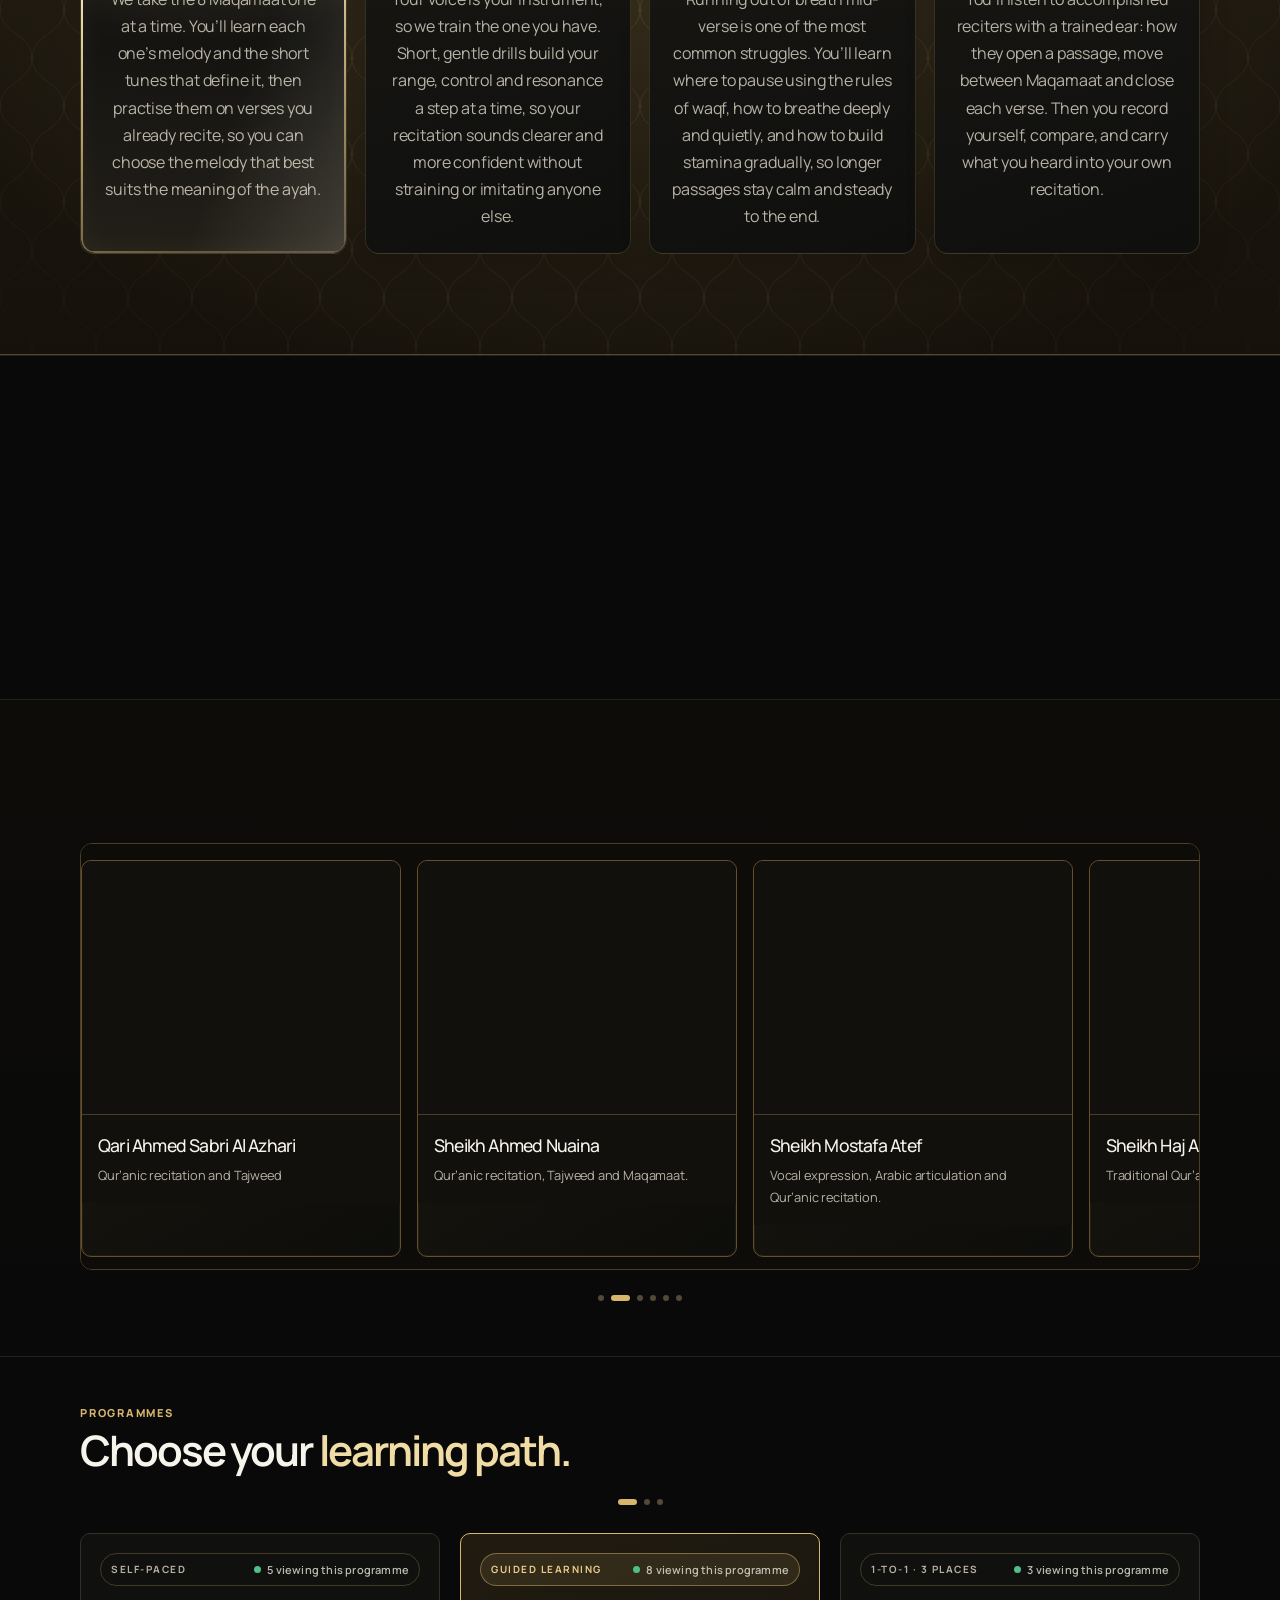
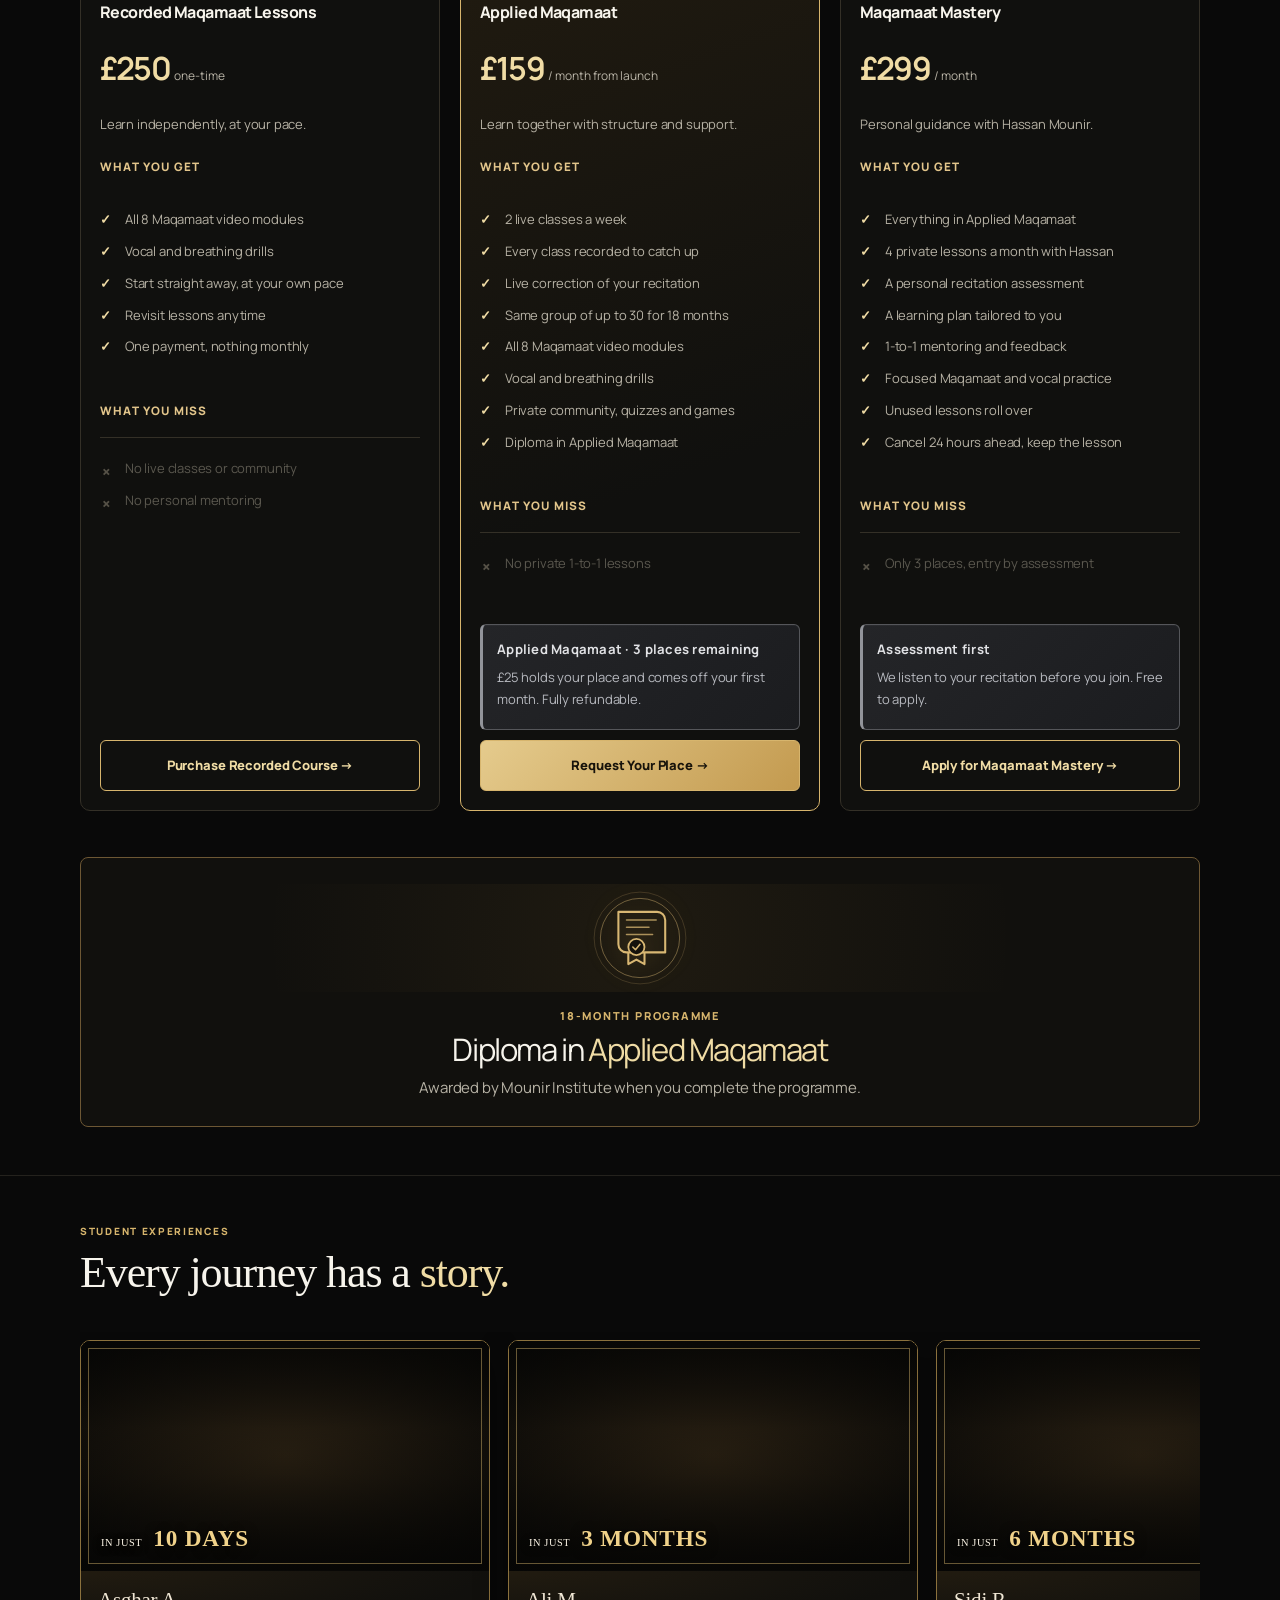
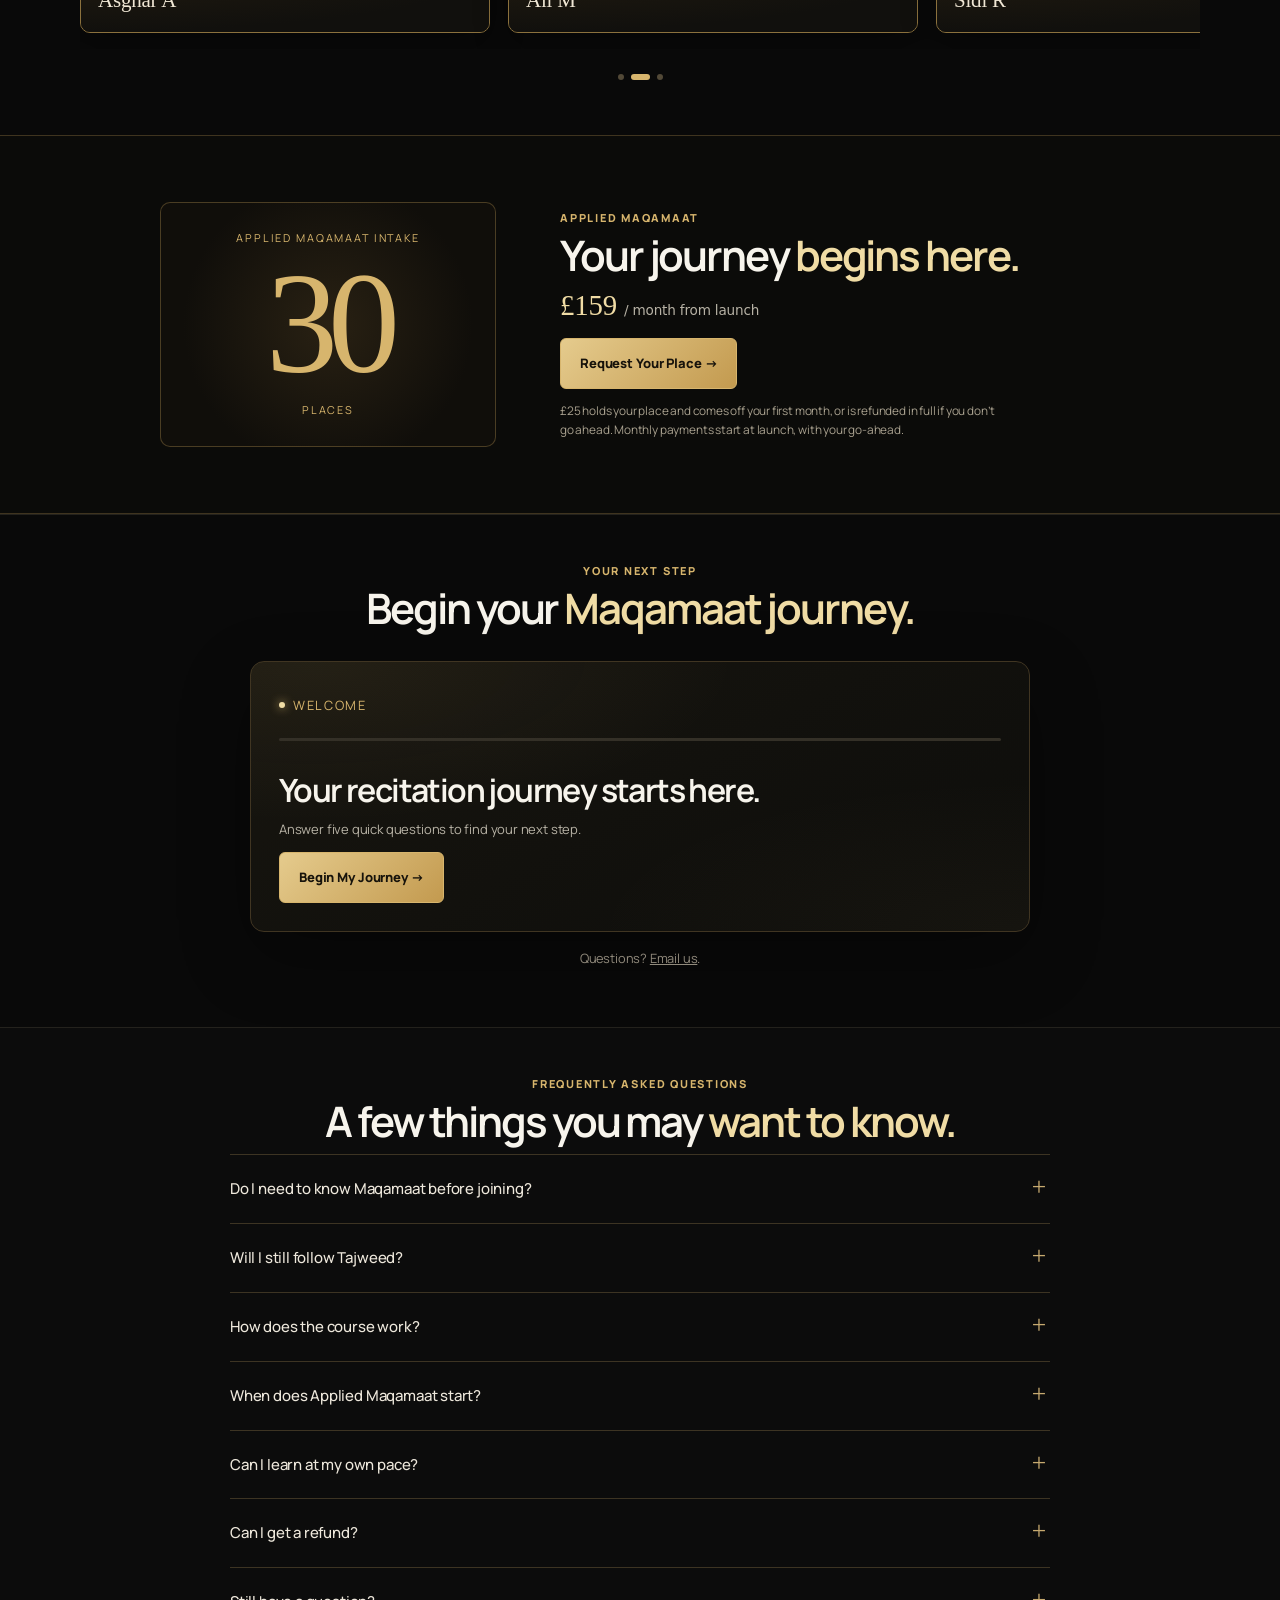
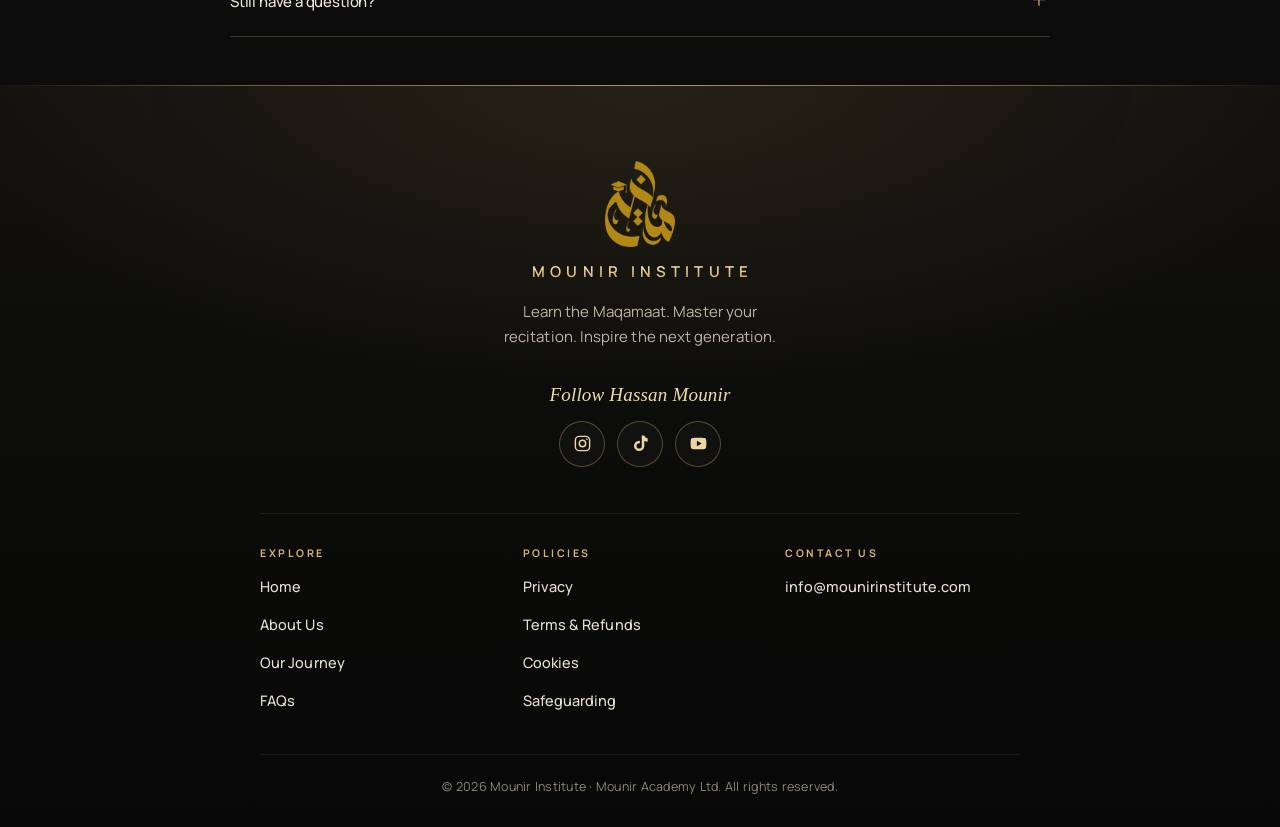
==== commit 85ed7093: "Keep the phone plan cards one size as the browser toolbars show and hide The cards were sized with d" ====
--- a/index.html
+++ b/index.html
@@ -6,7 +6,7 @@
 <link rel="preconnect" href="https://fonts.googleapis.com">
 <link rel="preconnect" href="https://fonts.gstatic.com" crossorigin>
 <link rel="stylesheet" href="https://fonts.googleapis.com/css2?family=Manrope:wght@400;500;600;700;800&display=swap">
-<link rel="stylesheet" href="/assets/site.css?v=20261101h">
+<link rel="stylesheet" href="/assets/site.css?v=20261101i">
 <link rel="stylesheet" href="/assets/recitation.css?v=20261101a">
 <script src="/assets/site.js?v=20261031" defer></script>
 <meta name="theme-color" content="#090909">
--- a/assets/site.css
+++ b/assets/site.css
@@ -380,15 +380,16 @@
   html body #programmes .price-card .excluded-benefits { margin-top: 3px !important; }
 }
 /* The plans fill one phone screen (with assets/site.js, 31 October 2026): the cards reach from under the heading to
-   just above the bottom of the screen, following Safari's toolbars as they show and hide (dvh), and each card's
-   contents spread out to fill it, so the button is always on screen without scrolling. On short screens the cards
-   keep their natural height. */
-@media (max-width: 760px) {
-  html body #programmes .pricing { box-sizing: border-box; min-height: calc(100vh - var(--mi-plans-top, 120px) - 10px); min-height: calc(100dvh - var(--mi-plans-top, 120px) - 10px); }
+   just above the bottom of the screen, and each card's contents spread out to fill it. On short screens the cards
+   keep their natural height. They are sized to the screen with the browser's toolbars hidden (lvh), the size they
+   have once the visitor scrolls down to them, and keep that size when the toolbars slide back in (1 November 2026:
+   following the toolbars with dvh made the cards shrink and grow as the visitor scrolled up and down). */
+@media (max-width: 760px) {
+  html body #programmes .pricing { box-sizing: border-box; min-height: calc(100vh - var(--mi-plans-top, 120px) - 10px); min-height: calc(100lvh - var(--mi-plans-top, 120px) - 10px); }
   html body #programmes .pricing > .price-card { display: flex !important; flex-direction: column !important; }
   html body #programmes .price-card .plan-benefits { align-self: center; width: fit-content; max-width: 100%; text-align: left !important; }
-  html body #programmes .price-card .plan-benefits:not(.excluded-benefits) { display: flex !important; flex-direction: column; gap: clamp(2px, calc((100dvh - 620px) / 10), 20px); }
-  html body #programmes .price-card .plan-benefits li { margin: 0 !important; font-size: clamp(11.5px, 1.6dvh, 13.5px) !important; }
+  html body #programmes .price-card .plan-benefits:not(.excluded-benefits) { display: flex !important; flex-direction: column; gap: clamp(2px, calc((100vh - 620px) / 10), 20px); gap: clamp(2px, calc((100lvh - 620px) / 10), 20px); }
+  html body #programmes .price-card .plan-benefits li { margin: 0 !important; font-size: clamp(11.5px, 1.6vh, 13.5px) !important; font-size: clamp(11.5px, 1.6lvh, 13.5px) !important; }
   /* The rest of the height is shared above "What you get" and above "What you miss". */
   html body #programmes .price-card > p + .plan-subhead, html body #programmes .price-card > .excluded-benefits { margin-top: auto !important; }
   html body #programmes#programmes .pricing > .price-card > .cta { margin-top: 10px !important; }
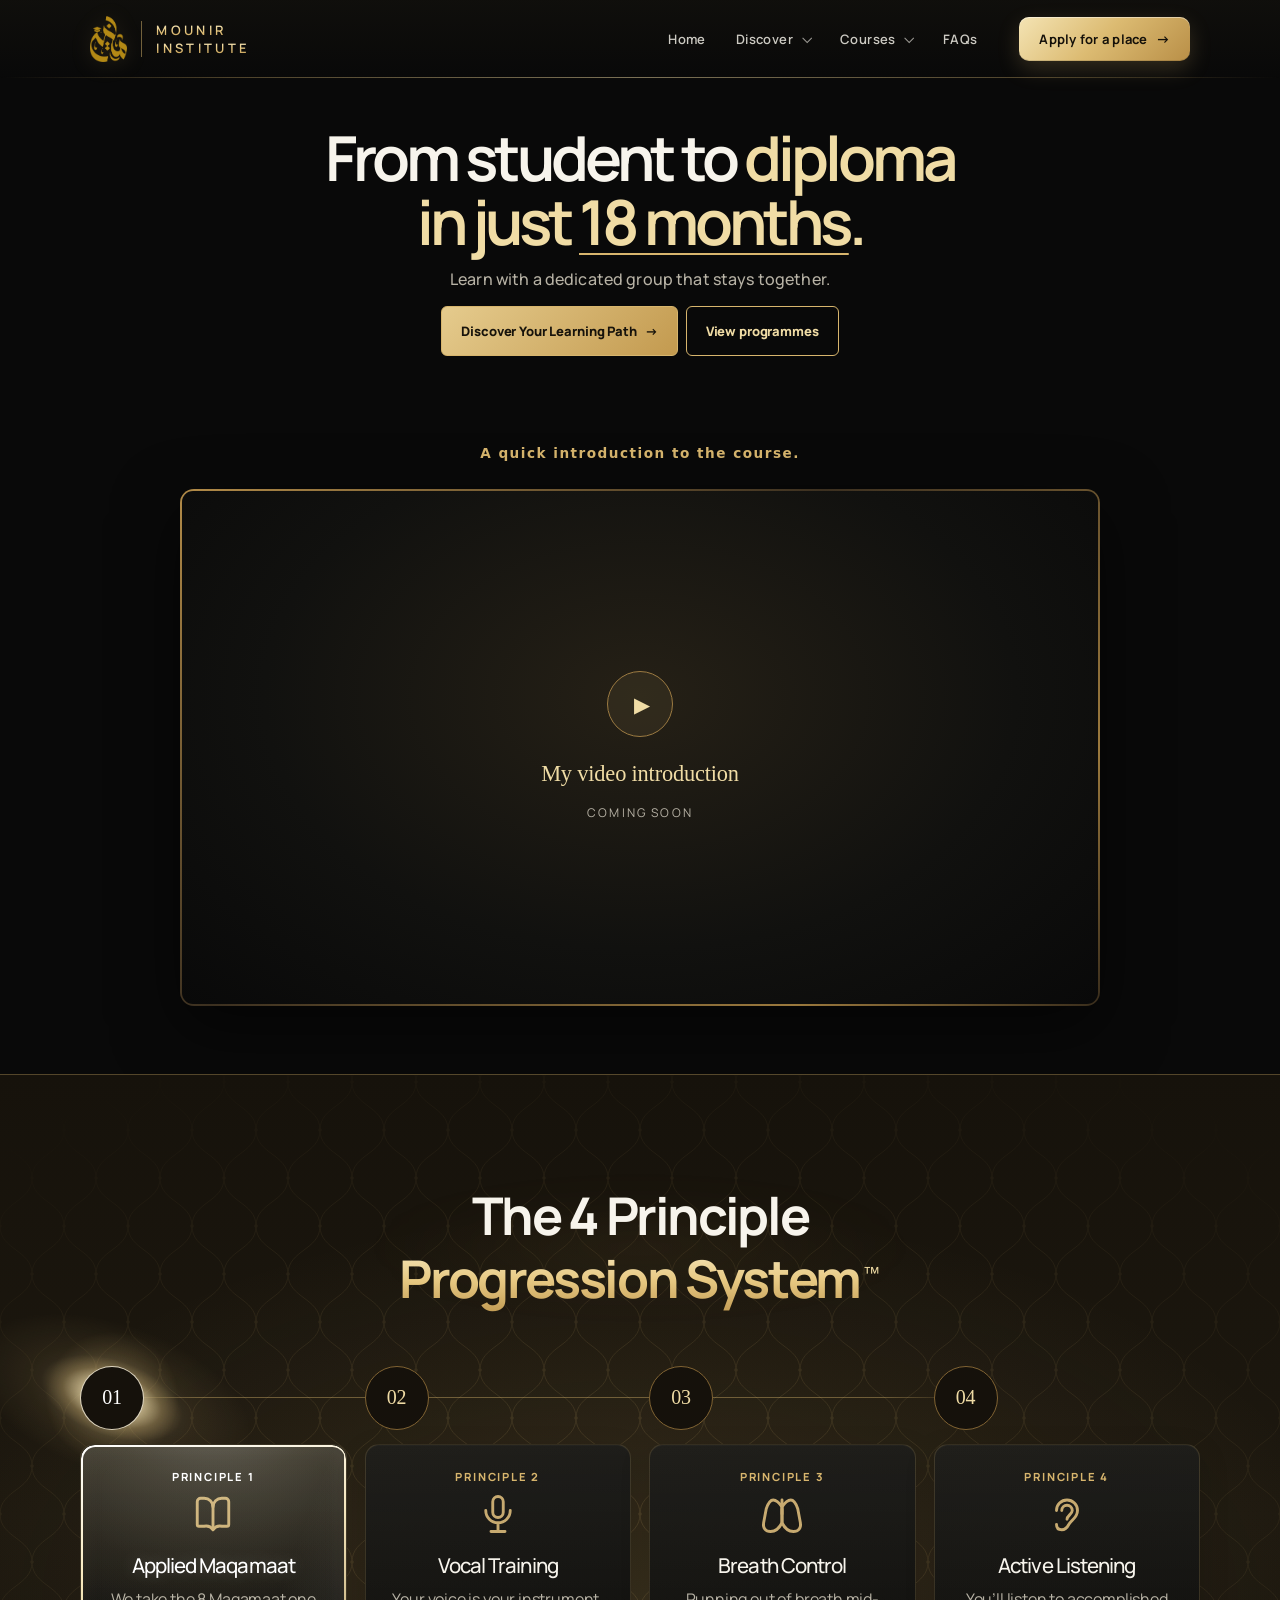
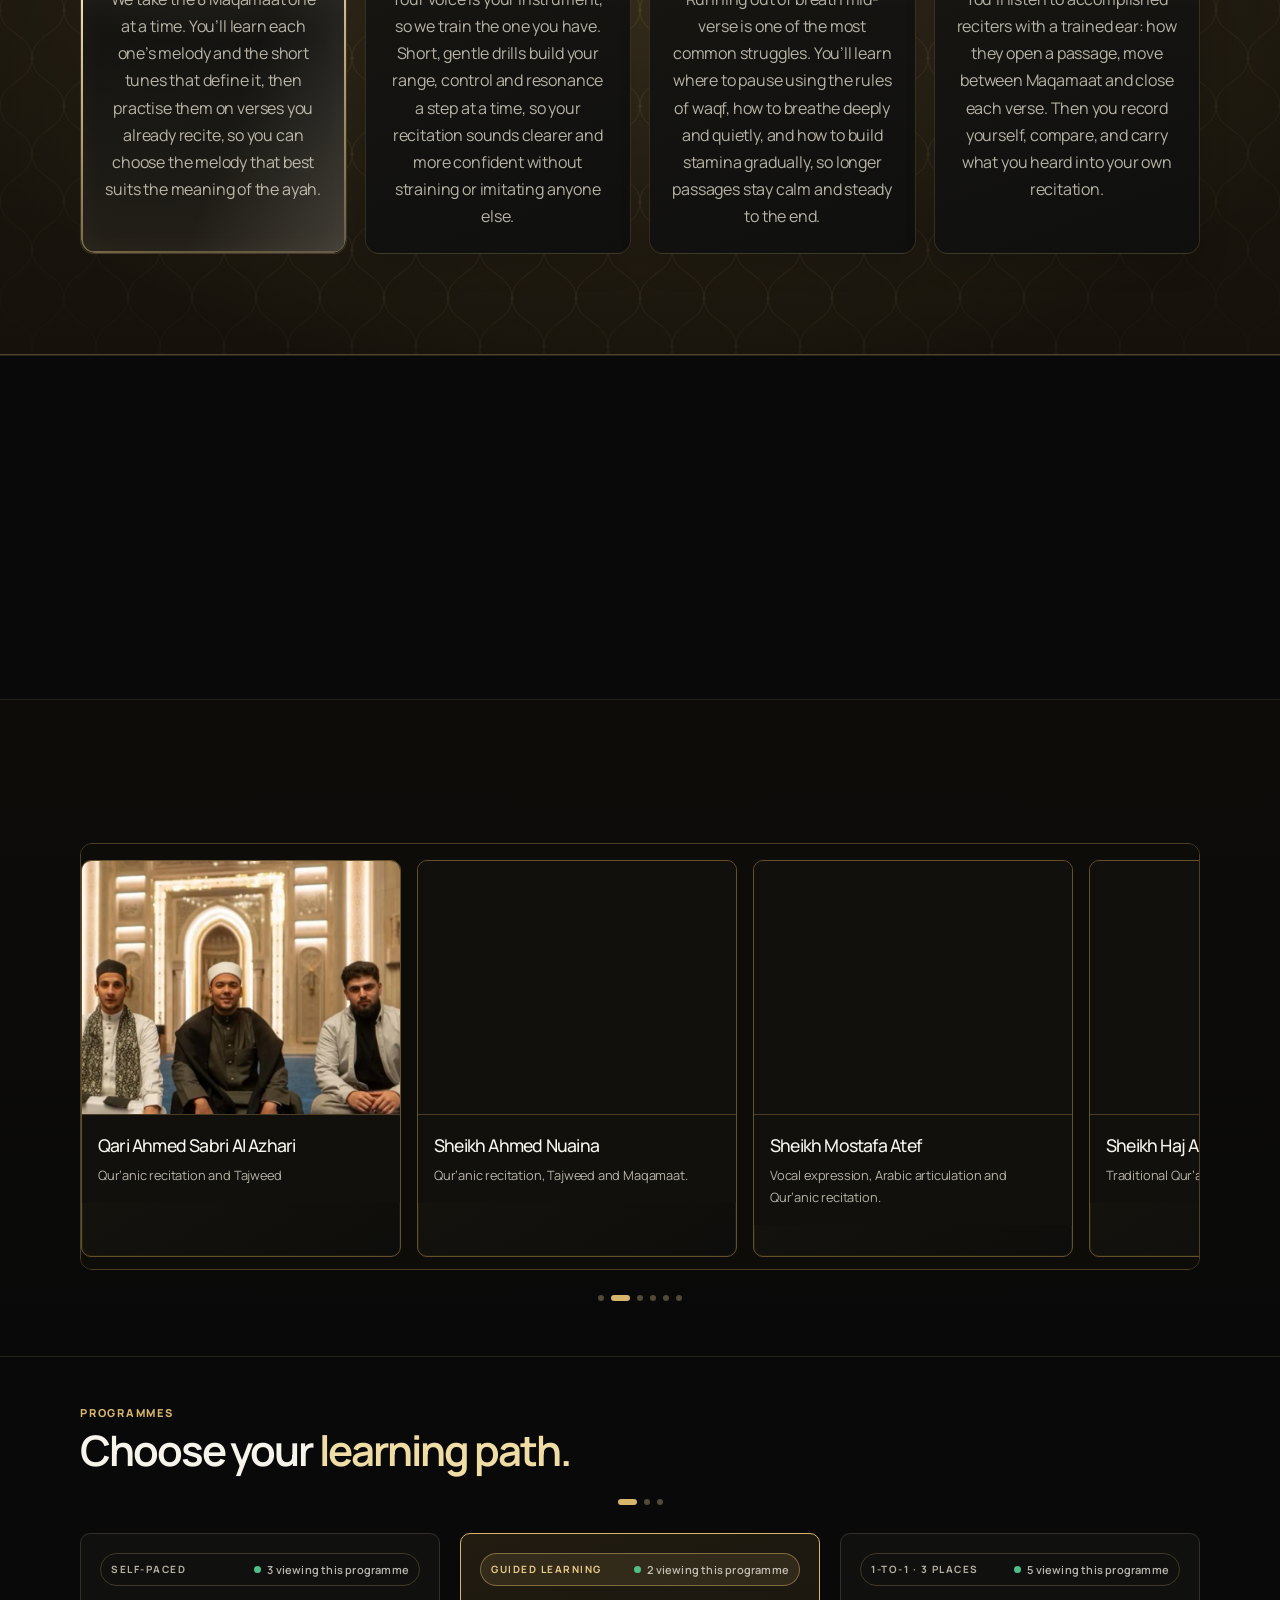
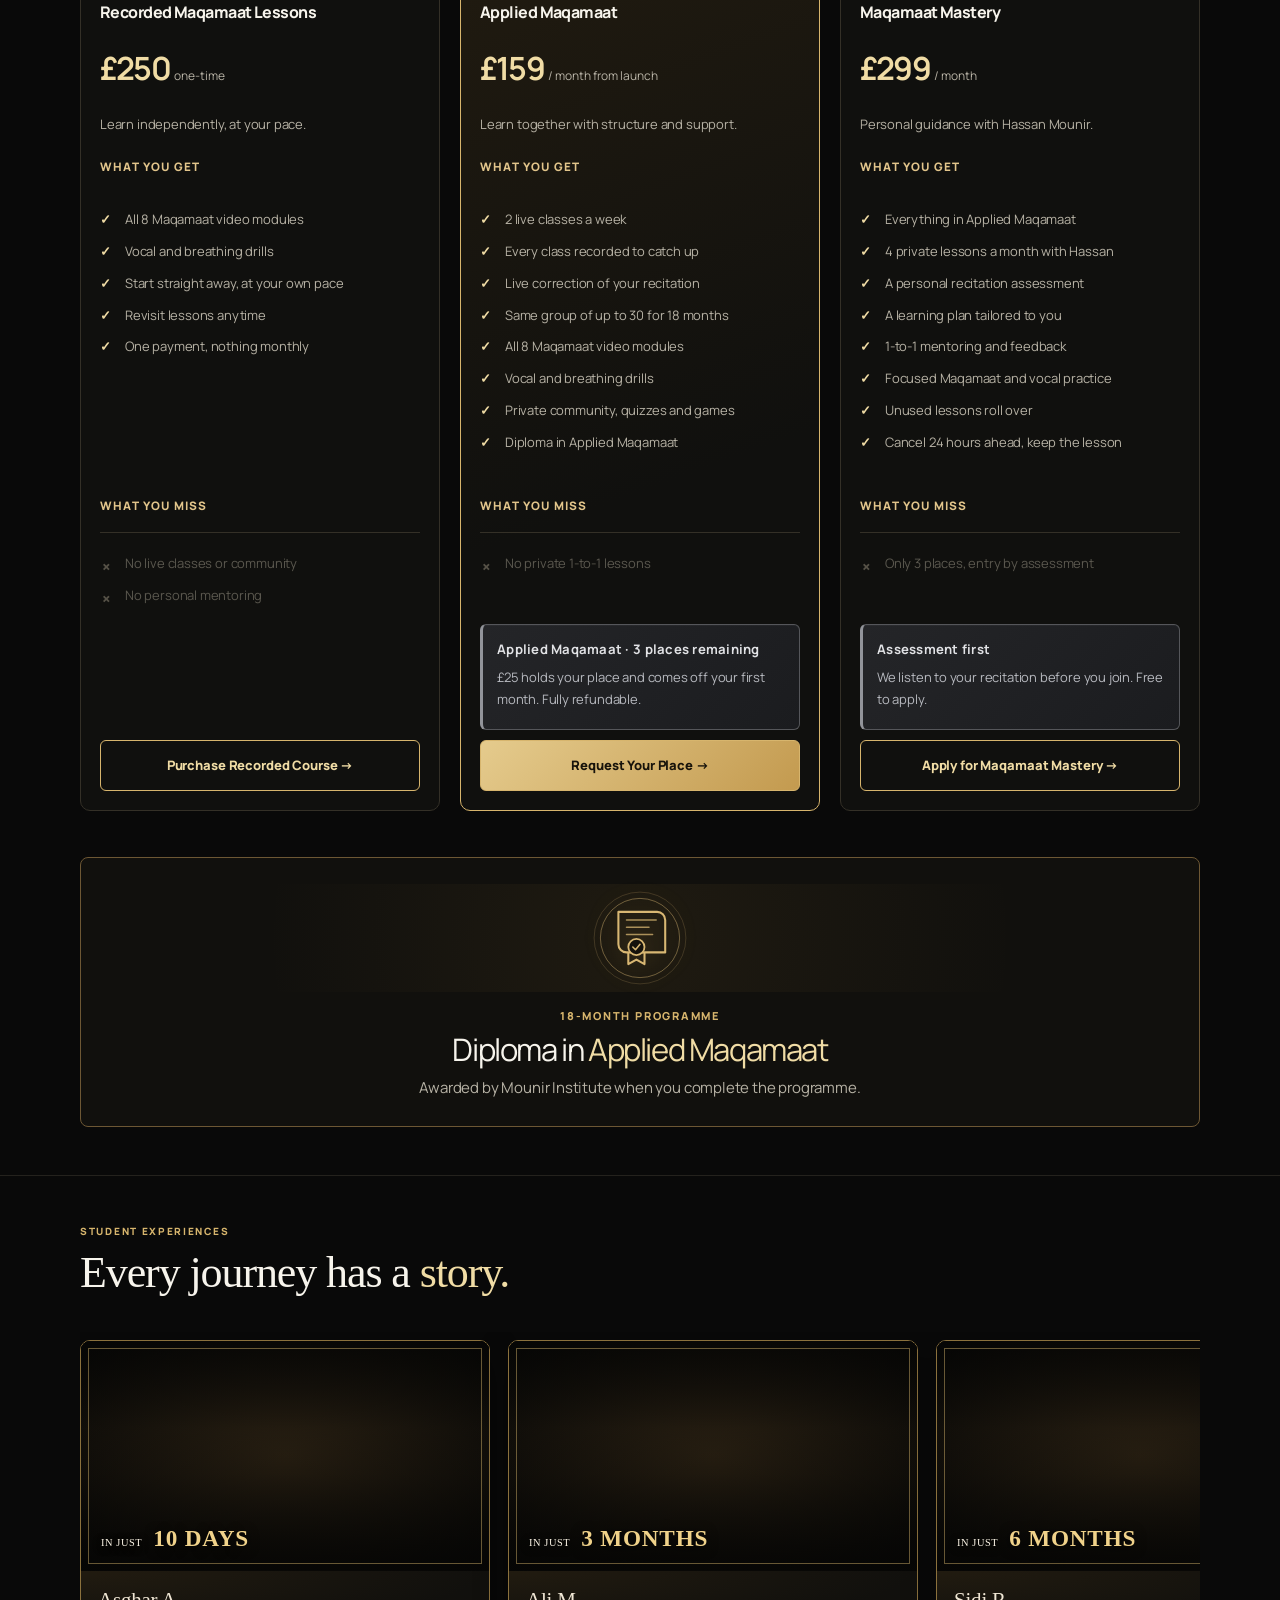
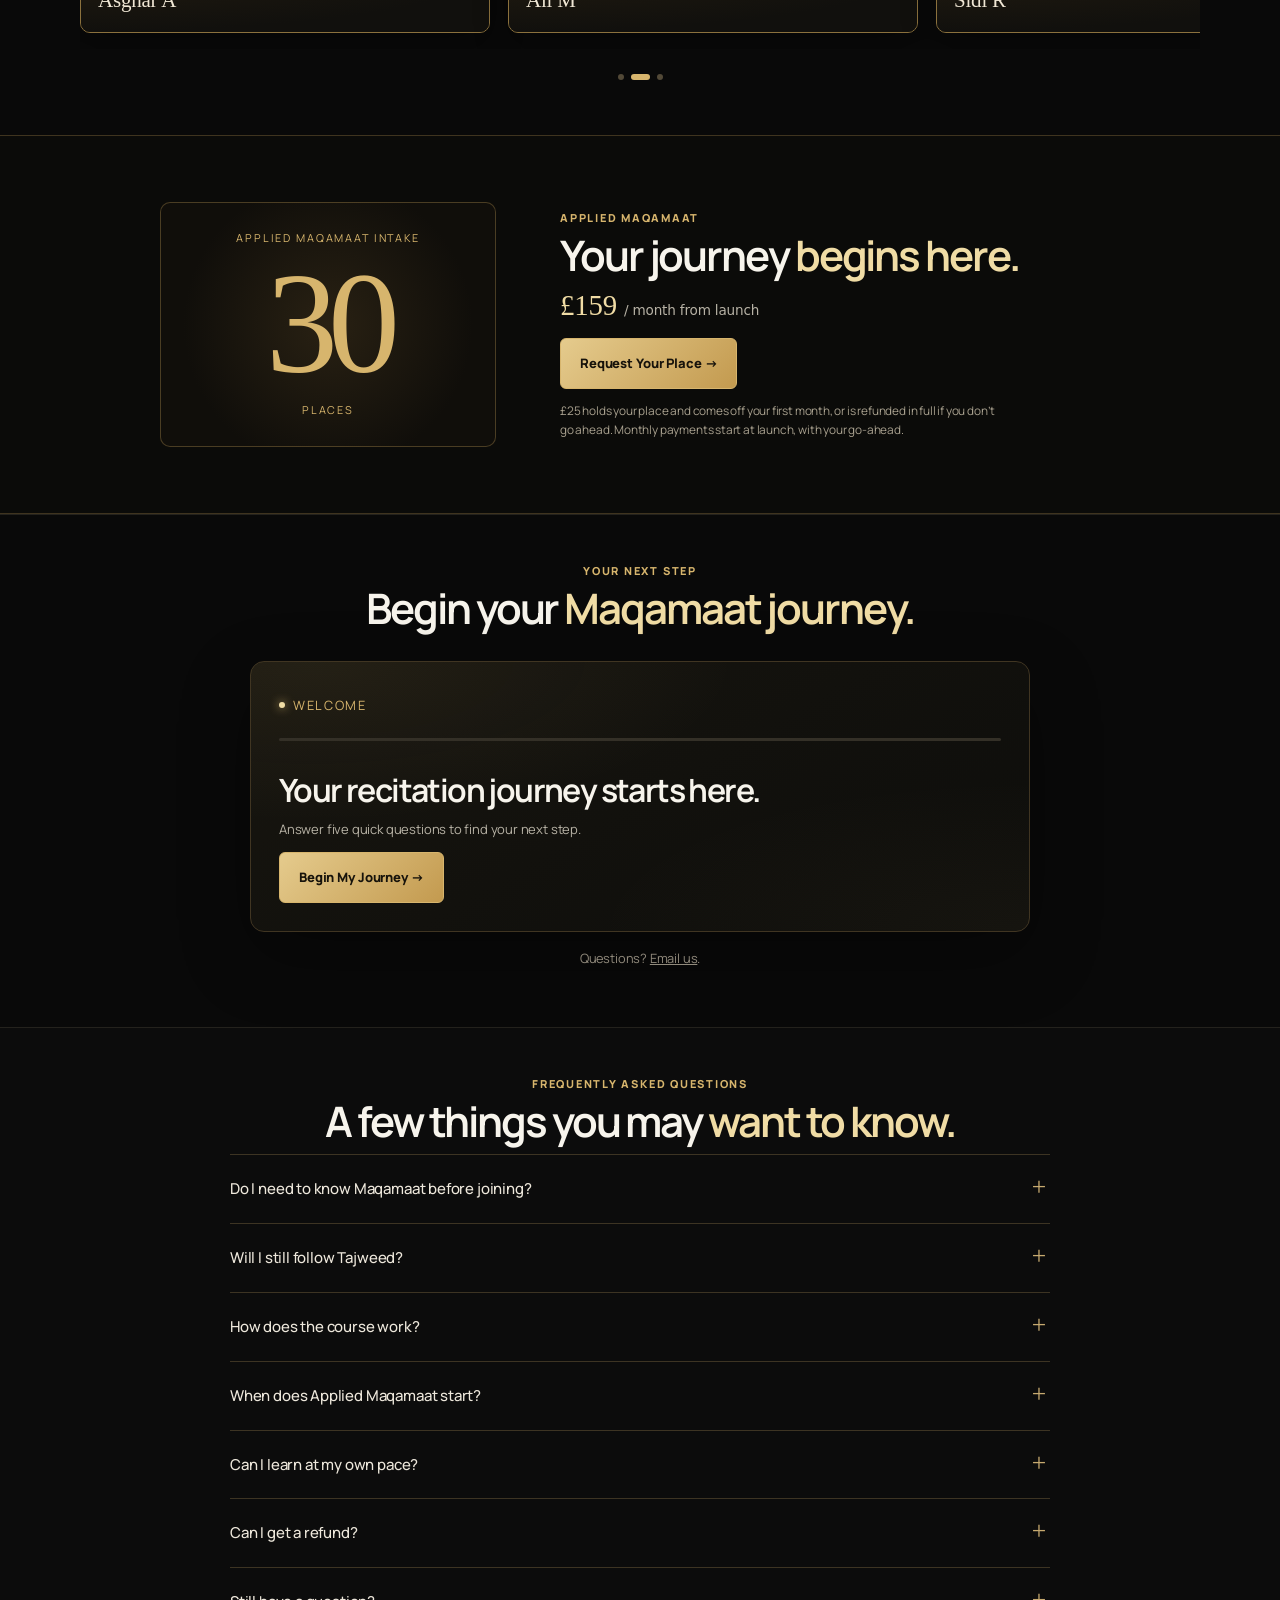
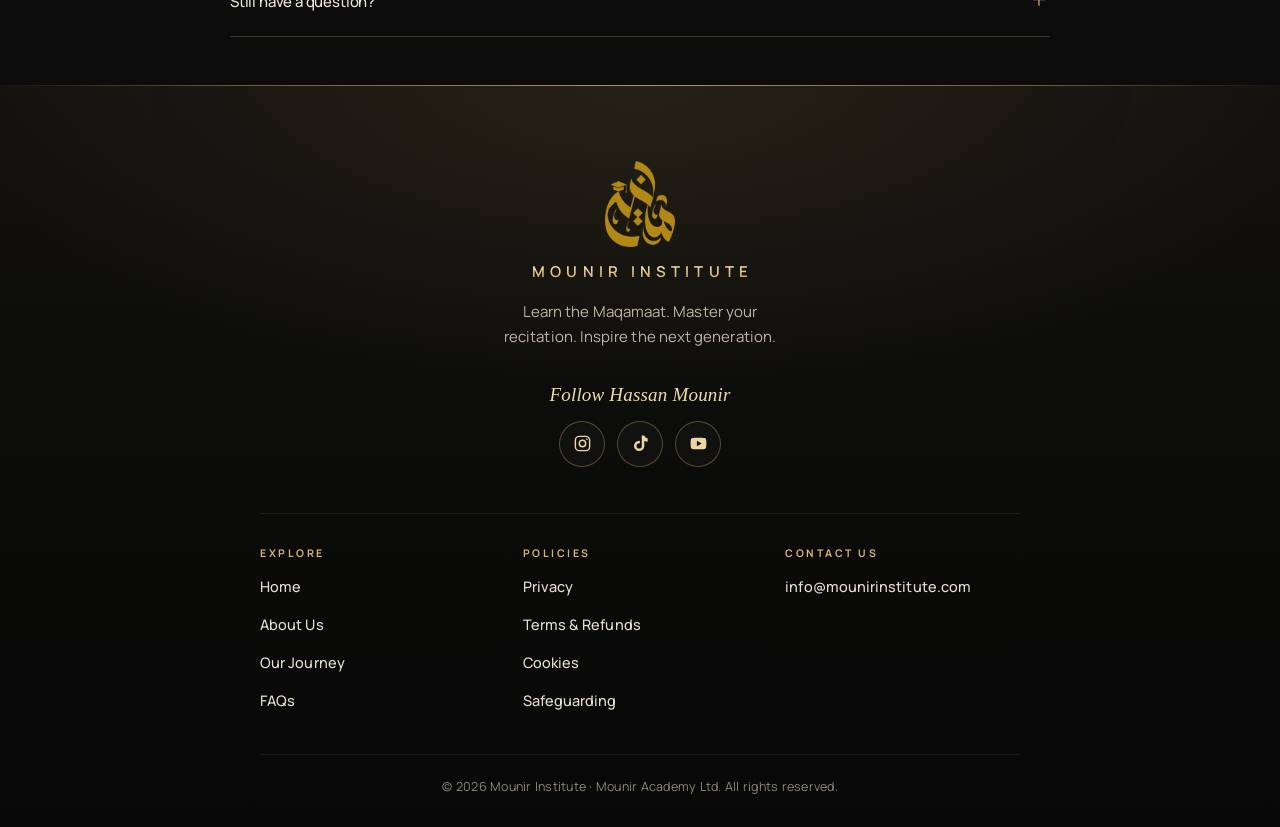
==== commit 4923c68d: "Line the self-paced plan up with the other two and remove the places pop-up On phones "What you get"" ====
--- a/index.html
+++ b/index.html
@@ -6,9 +6,9 @@
 <link rel="preconnect" href="https://fonts.googleapis.com">
 <link rel="preconnect" href="https://fonts.gstatic.com" crossorigin>
 <link rel="stylesheet" href="https://fonts.googleapis.com/css2?family=Manrope:wght@400;500;600;700;800&display=swap">
-<link rel="stylesheet" href="/assets/site.css?v=20261101i">
+<link rel="stylesheet" href="/assets/site.css?v=20261101j">
 <link rel="stylesheet" href="/assets/recitation.css?v=20261101a">
-<script src="/assets/site.js?v=20261031" defer></script>
+<script src="/assets/site.js?v=20261101a" defer></script>
 <meta name="theme-color" content="#090909">
 <meta name="description" content="Learn Qur’an recitation with the Maqamaat: live online classes, vocal and breath training, a Diploma in Applied Maqamaat and 1-to-1 lessons with Hassan Mounir.">
 <title>Learn Qur’an Recitation with the Maqamaat | Mounir Institute</title>
@@ -2325,7 +2325,7 @@
 <!-- The header dropdowns now run from assets/site.js. --><script id="carousel-dot-controls-2026">
 (()=>{function init(id,selector){const track=document.querySelector(selector),dots=document.querySelector('.carousel-dots[data-for="'+id+'"]');if(!track||!dots)return;const cards=[...track.children].filter(el=>el.matches('article'));cards.forEach((card,i)=>{const btn=document.createElement('button');btn.type='button';btn.setAttribute('aria-label','Show '+(id==='method'?'principle ':'programme ')+(i+1));btn.addEventListener('click',()=>track.scrollTo({left:card.offsetLeft-cards[0].offsetLeft,behavior:matchMedia('(prefers-reduced-motion: reduce)').matches?'auto':'smooth'}));dots.append(btn)});const update=()=>{let closest=0,d=Infinity;cards.forEach((c,i)=>{const dist=Math.abs(c.getBoundingClientRect().left-track.getBoundingClientRect().left);if(dist<d){d=dist;closest=i}});[...dots.children].forEach((b,i)=>b.setAttribute('aria-current',String(i===closest)))};track.addEventListener('scroll',update,{passive:true});window.addEventListener('resize',update);update()}init('method','#method .method-timeline');init('programmes','#programmes .pricing')})();
 </script><script id="slow-autoplay-carousels-2026">(()=>{const reduced=matchMedia('(prefers-reduced-motion: reduce)');if(reduced.matches)return;function setup(selector,wait){const track=document.querySelector(selector);if(!track)return;const cards=[...track.children].filter(c=>c.matches('article'));if(cards.length<2)return;let index=0,timer=null,frame=null,paused=false;const duration=selector.includes('method')?1750:2200;const ease=t=>t<.5?4*t*t*t:1-Math.pow(-2*t+2,3)/2;function glide(target){cancelAnimationFrame(frame);const from=track.scrollLeft,to=cards[target].offsetLeft-cards[0].offsetLeft,start=performance.now();function tick(now){const t=Math.min(1,(now-start)/duration);track.scrollLeft=from+(to-from)*ease(t);if(t<1)frame=requestAnimationFrame(tick)}frame=requestAnimationFrame(tick)}function schedule(){clearTimeout(timer);if(paused||document.hidden)return;timer=setTimeout(()=>{index=(index+1)%cards.length;glide(index);schedule()},wait)}function stop(){paused=true;clearTimeout(timer);cancelAnimationFrame(frame)}function resume(){paused=false;let closest=0,dist=Infinity;cards.forEach((c,i)=>{const d=Math.abs(c.offsetLeft-cards[0].offsetLeft-track.scrollLeft);if(d<dist){dist=d;closest=i}});index=closest;schedule()}track.addEventListener('pointerdown',stop,{passive:true});track.addEventListener('touchstart',stop,{passive:true});track.addEventListener('focusin',stop);track.addEventListener('mouseenter',stop);track.addEventListener('mouseleave',resume);track.addEventListener('focusout',e=>{if(!track.contains(e.relatedTarget))resume()});track.addEventListener('pointerup',()=>{clearTimeout(timer);timer=setTimeout(resume,14000)},{passive:true});track.addEventListener('touchend',()=>{clearTimeout(timer);timer=setTimeout(resume,14000)},{passive:true});document.addEventListener('visibilitychange',()=>document.hidden?stop():resume());schedule()}setup('#method .method-timeline',14500);setup('#programmes .pricing',11500)})();</script><script src="/assets/motion.js?v=20261031" defer></script>
-<script src="/assets/programme-activity.js?v=20261101c" defer></script>
+<script src="/assets/programme-activity.js?v=20261101d" defer></script>
 </body>
 
 
--- a/assets/site.css
+++ b/assets/site.css
@@ -390,8 +390,11 @@
   html body #programmes .price-card .plan-benefits { align-self: center; width: fit-content; max-width: 100%; text-align: left !important; }
   html body #programmes .price-card .plan-benefits:not(.excluded-benefits) { display: flex !important; flex-direction: column; gap: clamp(2px, calc((100vh - 620px) / 10), 20px); gap: clamp(2px, calc((100lvh - 620px) / 10), 20px); }
   html body #programmes .price-card .plan-benefits li { margin: 0 !important; font-size: clamp(11.5px, 1.6vh, 13.5px) !important; font-size: clamp(11.5px, 1.6lvh, 13.5px) !important; }
-  /* The rest of the height is shared above "What you get" and above "What you miss". */
-  html body #programmes .price-card > p + .plan-subhead, html body #programmes .price-card > .excluded-benefits { margin-top: auto !important; }
+  /* "What you get" sits just under the description on every card, so the three line up, and the rest of the height
+     goes above the crossed-out items (1 November 2026: shared above both, the self-paced card's shorter list left a
+     large gap under its description). site.js gives every list the same width, so the ticks line up too. */
+  html body #programmes .price-card > p + .plan-subhead { margin-top: 16px !important; }
+  html body #programmes .price-card > .excluded-benefits { margin-top: auto !important; }
   html body #programmes#programmes .pricing > .price-card > .cta { margin-top: 10px !important; }
 }
 
@@ -411,22 +414,3 @@
 @keyframes miViewingPulse { 0% { box-shadow: 0 0 0 0 rgba(79, 191, 138, .5); } 70% { box-shadow: 0 0 0 6px rgba(79, 191, 138, 0); } 100% { box-shadow: 0 0 0 0 rgba(79, 191, 138, 0); } }
 @media (prefers-reduced-motion: reduce) { html body #programmes .price-card > .choice-label > .mi-programme-viewing .mi-viewing-dot { animation: none; } }
 
-/* Places pop-up (assets/programme-activity.js): bottom left on wide screens, at the top on phones so it never covers a
-   plan's button. */
-html body .mi-places-pop { position: fixed; left: 24px; bottom: 24px; z-index: 60; width: min(340px, calc(100vw - 32px)); box-sizing: border-box; display: flex; flex-direction: column; gap: 5px; padding: 15px 40px 15px 16px; border: 1px solid rgba(215, 181, 109, .5); border-radius: 10px; background: rgba(20, 18, 13, .97); box-shadow: 0 18px 50px rgba(0, 0, 0, .55), 0 0 0 1px rgba(0, 0, 0, .4); color: #f7f4ec; font-family: Manrope, system-ui, sans-serif; text-align: left; opacity: 0; transform: translateY(14px); transition: opacity .35s ease, transform .4s cubic-bezier(.2, .8, .2, 1); }
-html body .mi-places-pop.in { opacity: 1; transform: none; }
-html body .mi-places-pop[hidden] { display: none !important; }
-html body .mi-places-pop .mi-pop-eyebrow { font-size: 10px; font-weight: 700; letter-spacing: 1.4px; text-transform: uppercase; color: #d7b56d; }
-html body .mi-places-pop .mi-pop-places { font-size: 17px; line-height: 1.25; font-weight: 800; color: #f7f4ec; }
-html body .mi-places-pop .mi-pop-viewing { display: flex; align-items: center; gap: 7px; font-size: 12.5px; font-weight: 600; color: rgba(247, 244, 236, .78); }
-html body .mi-places-pop .mi-viewing-dot { flex: none; width: 7px; height: 7px; border-radius: 50%; background: #4fbf8a; animation: miViewingPulse 2s ease-out infinite; }
-html body .mi-places-pop .mi-pop-cta { margin-top: 4px; font-size: 13px; font-weight: 700; color: #d7b56d; text-decoration: none; }
-html body .mi-places-pop .mi-pop-cta:hover { text-decoration: underline; }
-html body .mi-places-pop .mi-pop-close { position: absolute; top: 6px; right: 6px; width: 30px; height: 30px; padding: 0; border: 0; border-radius: 50%; background: transparent; color: rgba(247, 244, 236, .6); font-size: 20px; line-height: 1; cursor: pointer; }
-html body .mi-places-pop .mi-pop-close:hover { color: #f7f4ec; background: rgba(247, 244, 236, .08); }
-@media (max-width: 760px) {
-  html body .mi-places-pop { left: 12px; right: 12px; top: 10px; bottom: auto; width: auto; padding: 11px 40px 11px 14px; gap: 3px; transform: translateY(-14px); }
-  html body .mi-places-pop .mi-pop-places { font-size: 15.5px; }
-  html body .mi-places-pop .mi-pop-cta { display: none; }
-}
-@media (prefers-reduced-motion: reduce) { html body .mi-places-pop { transition: opacity .2s; transform: none; } html body .mi-places-pop .mi-viewing-dot { animation: none; } }
